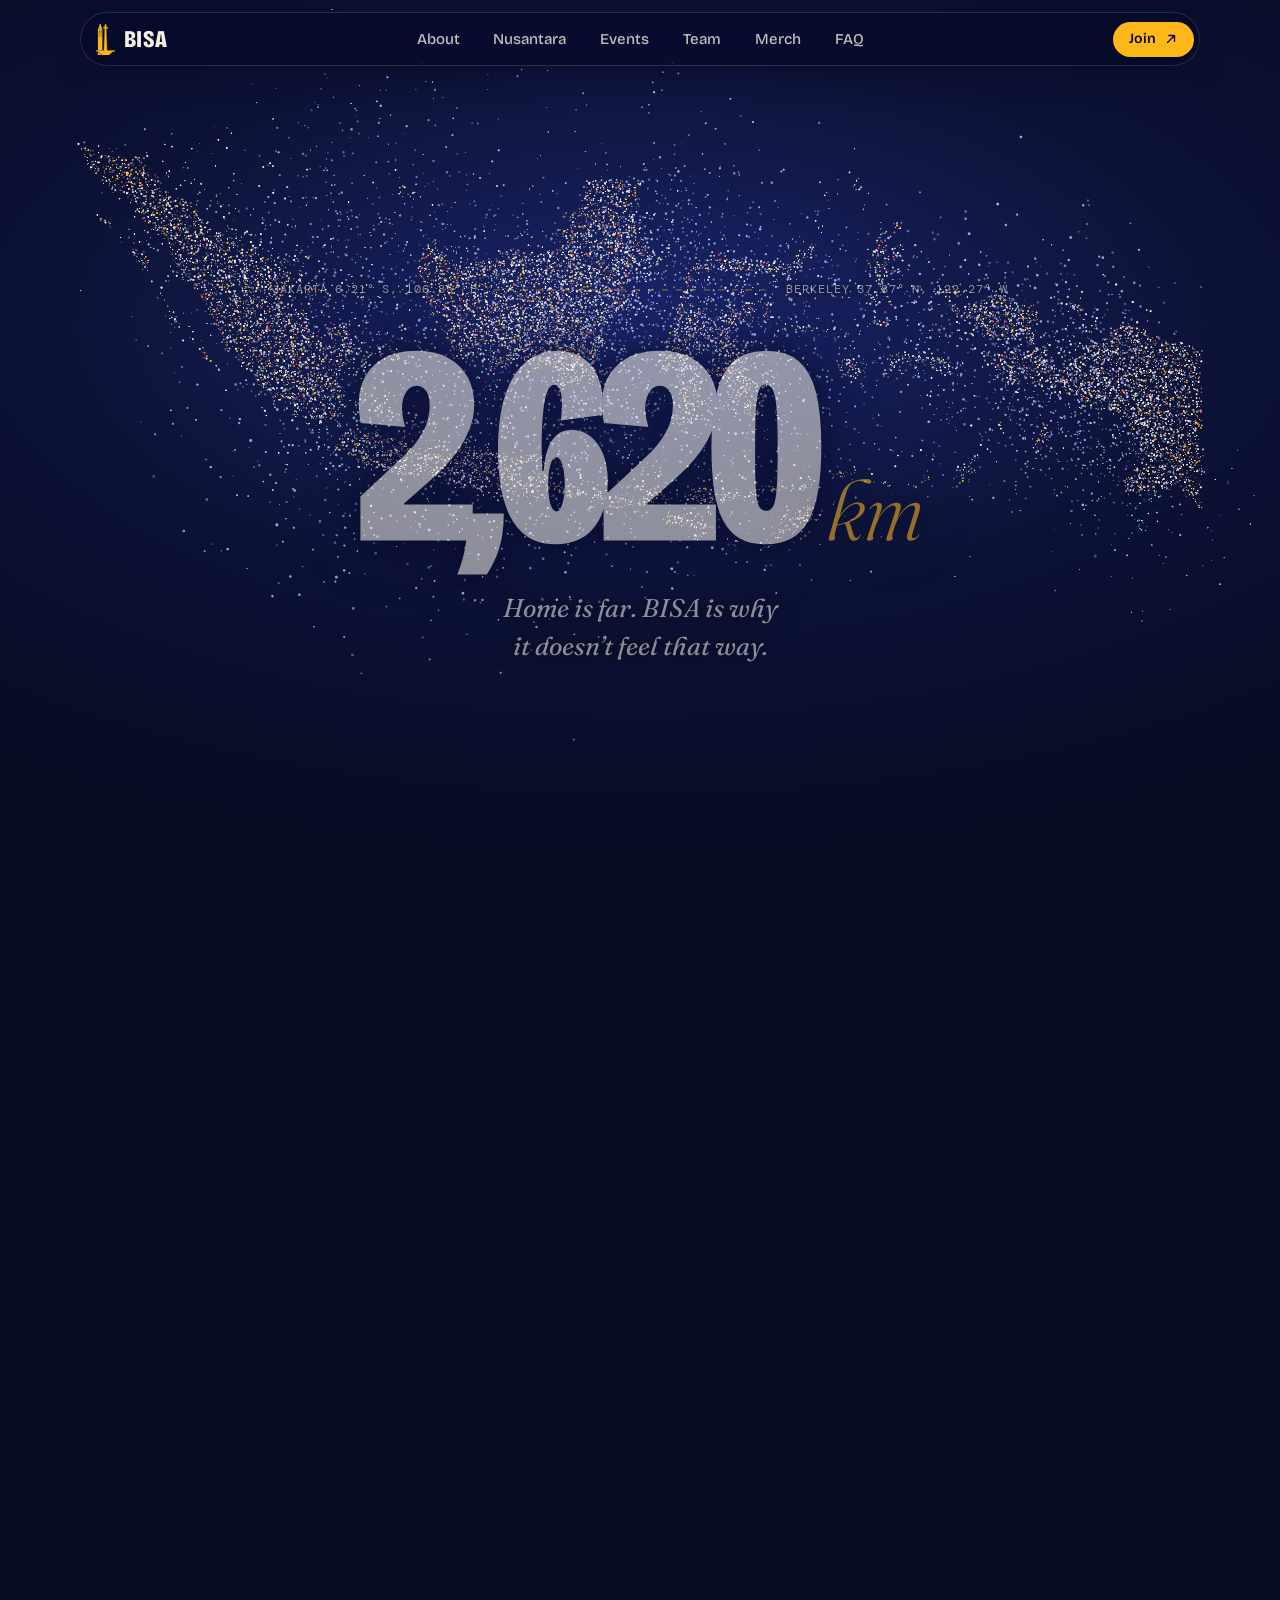
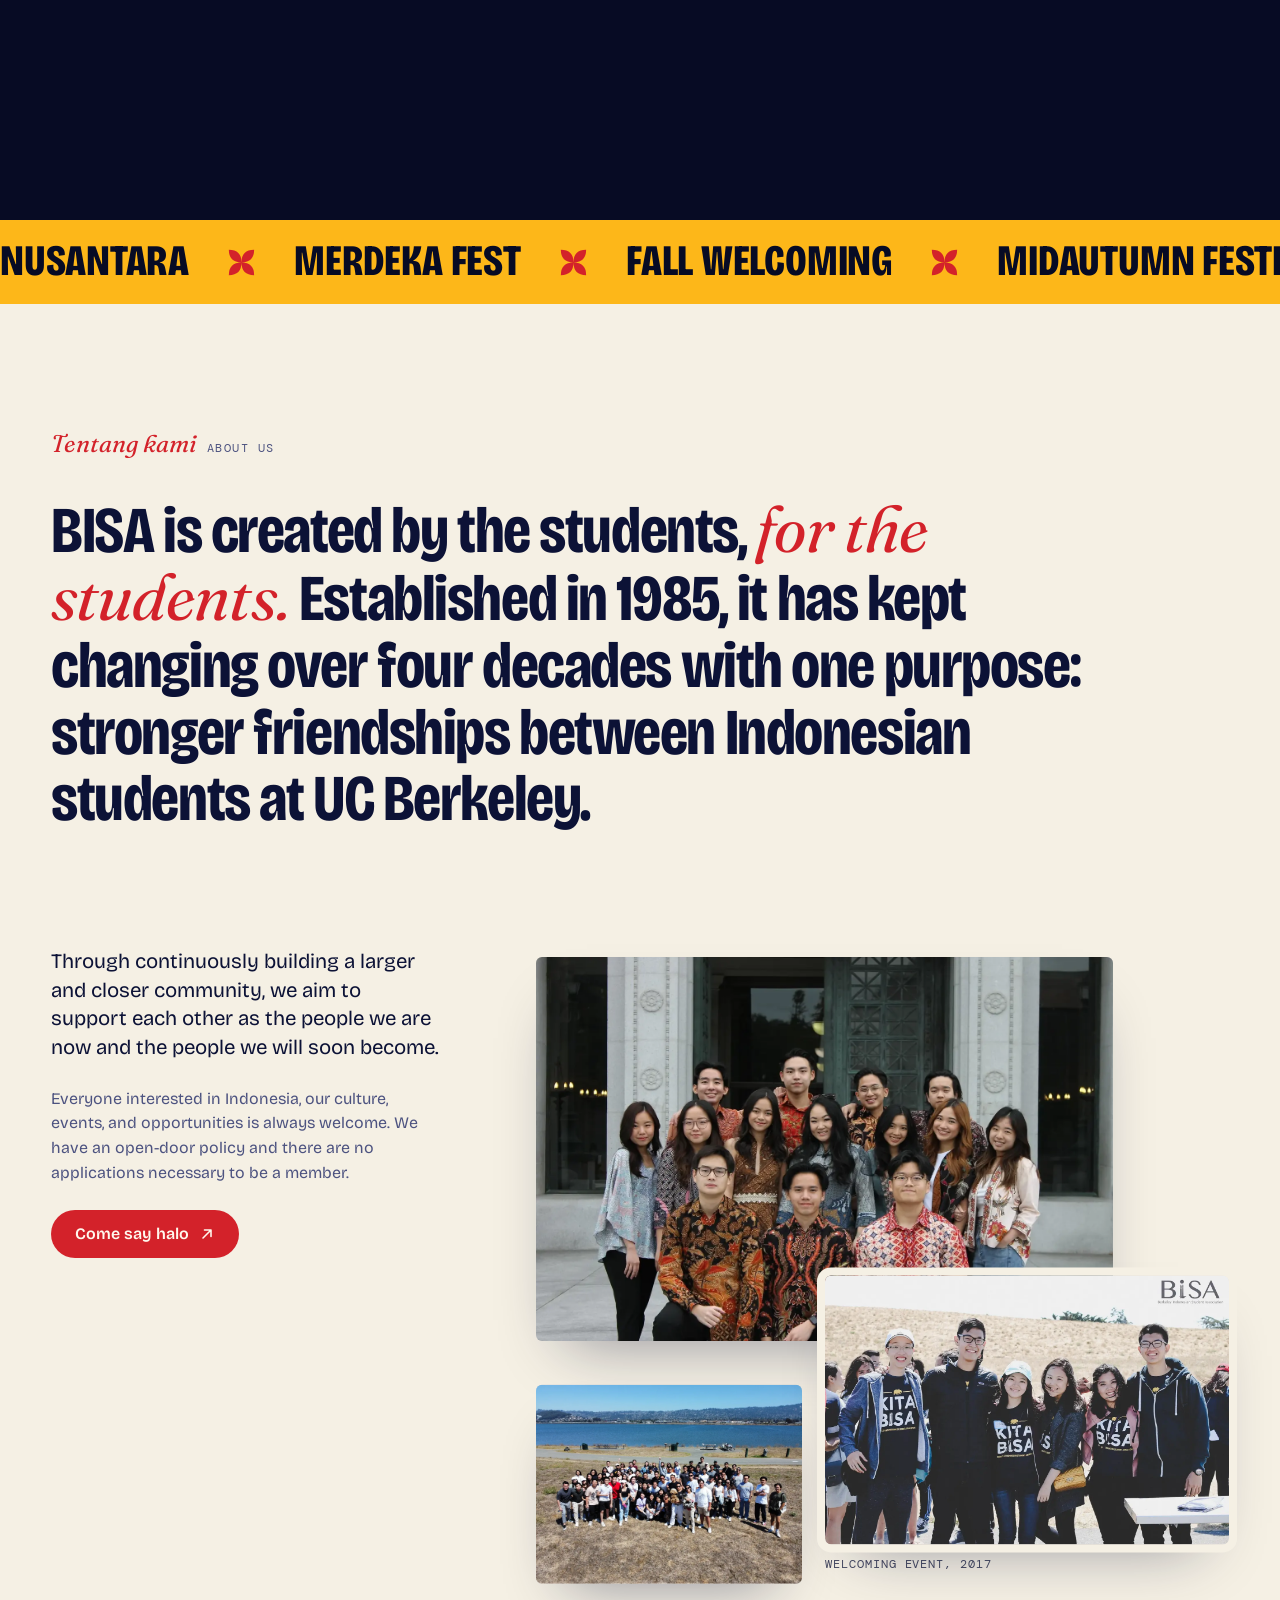
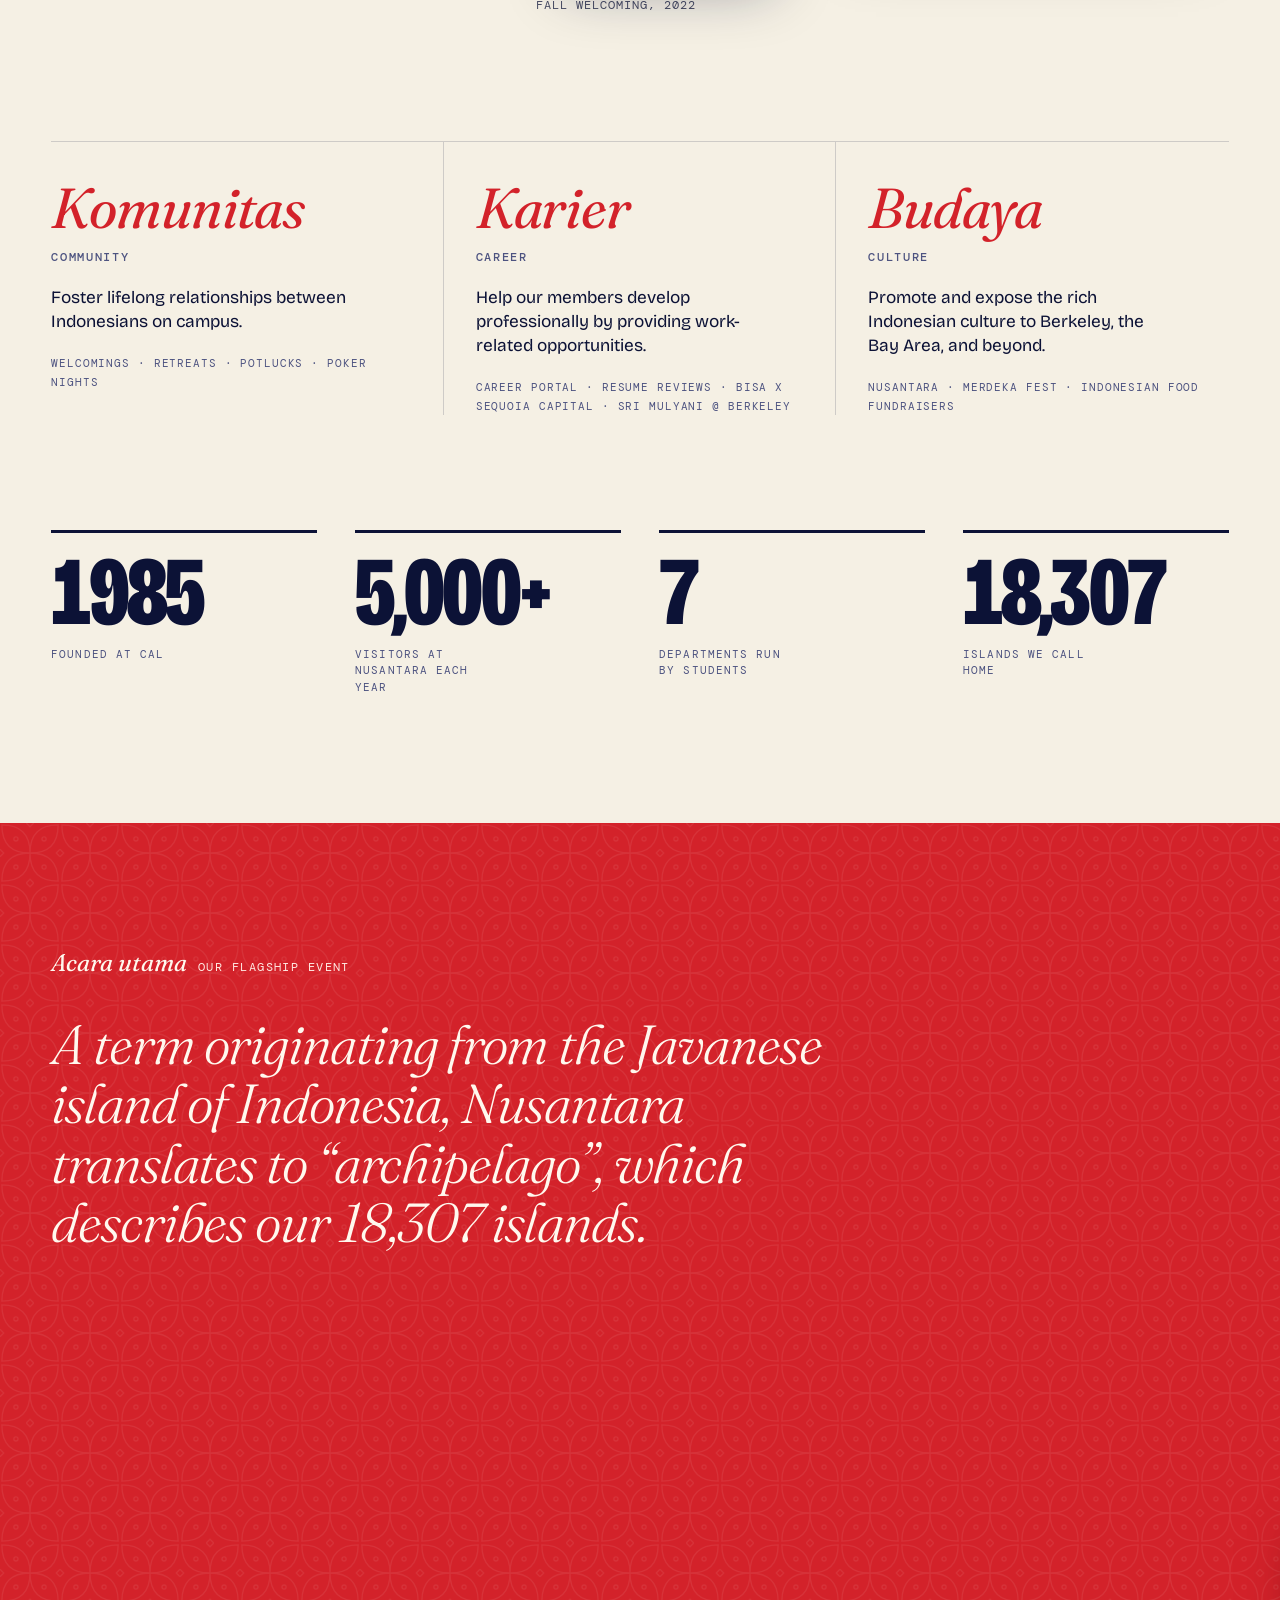
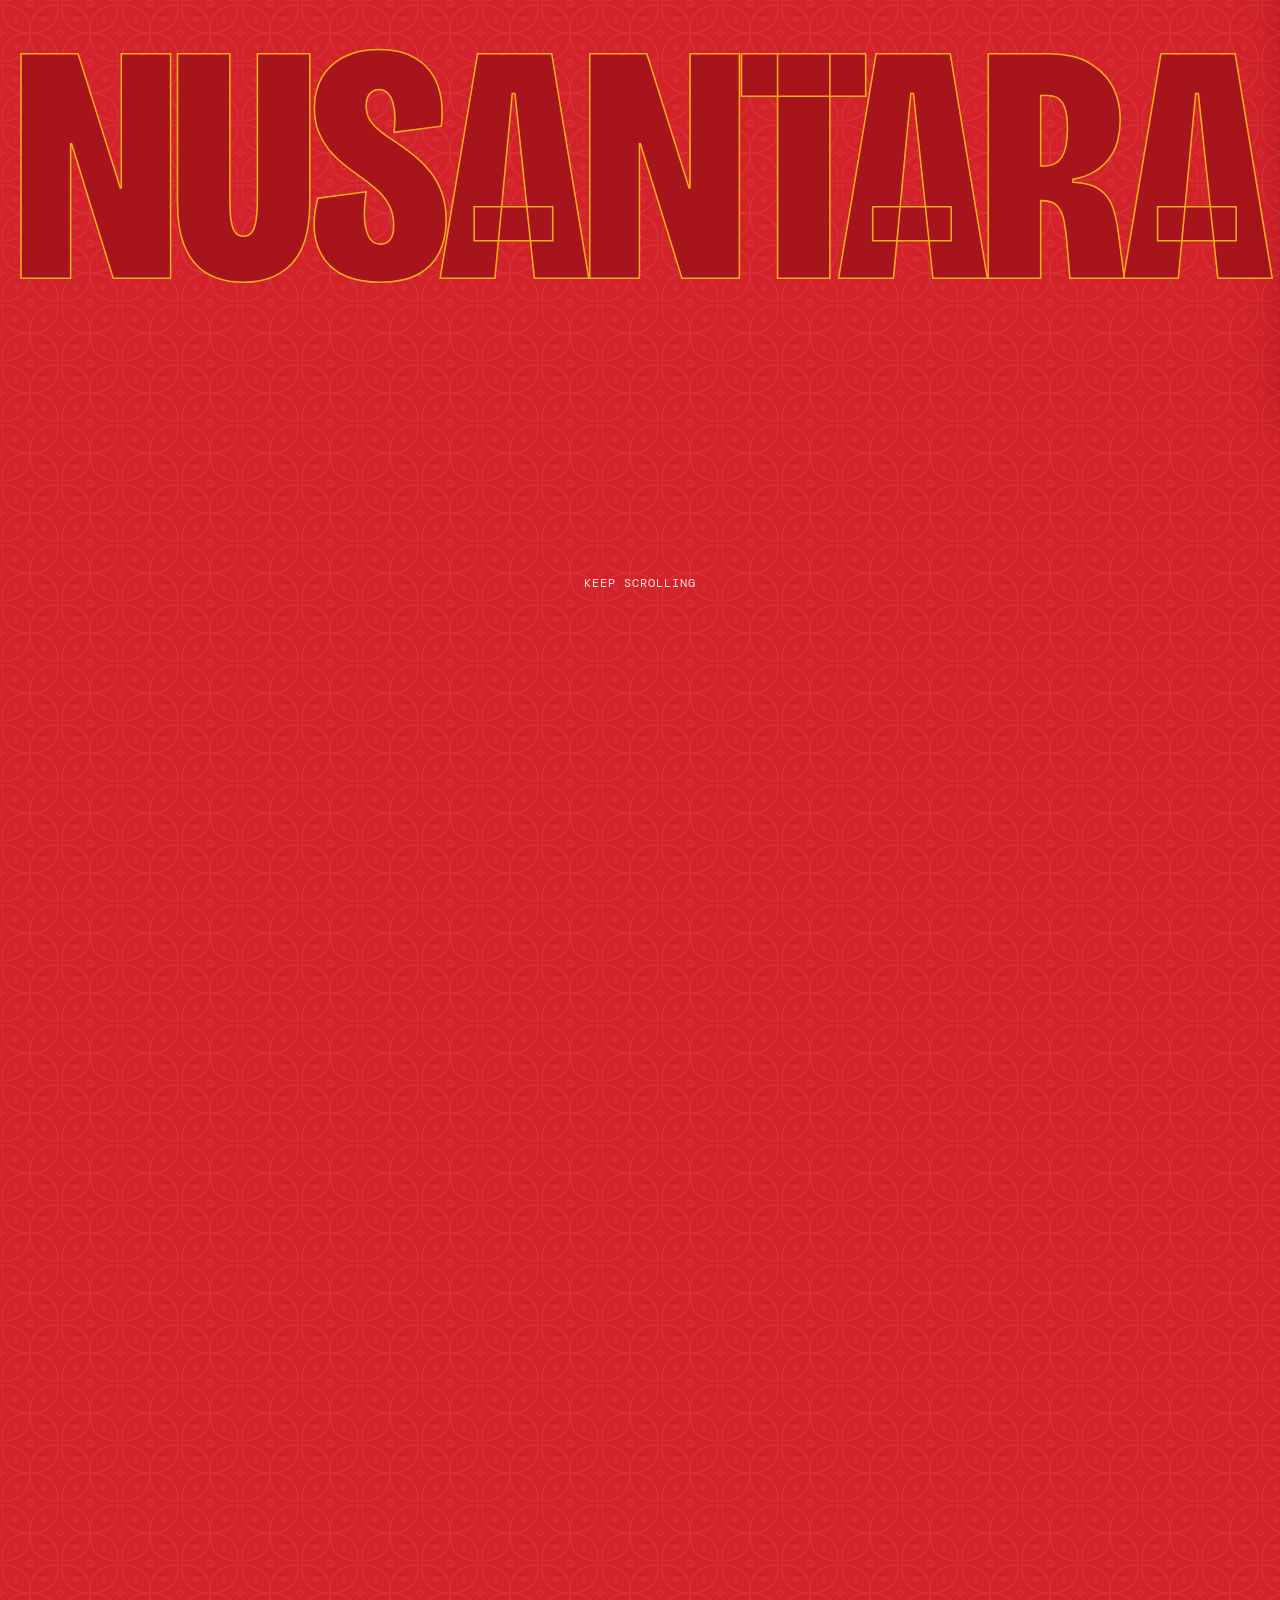
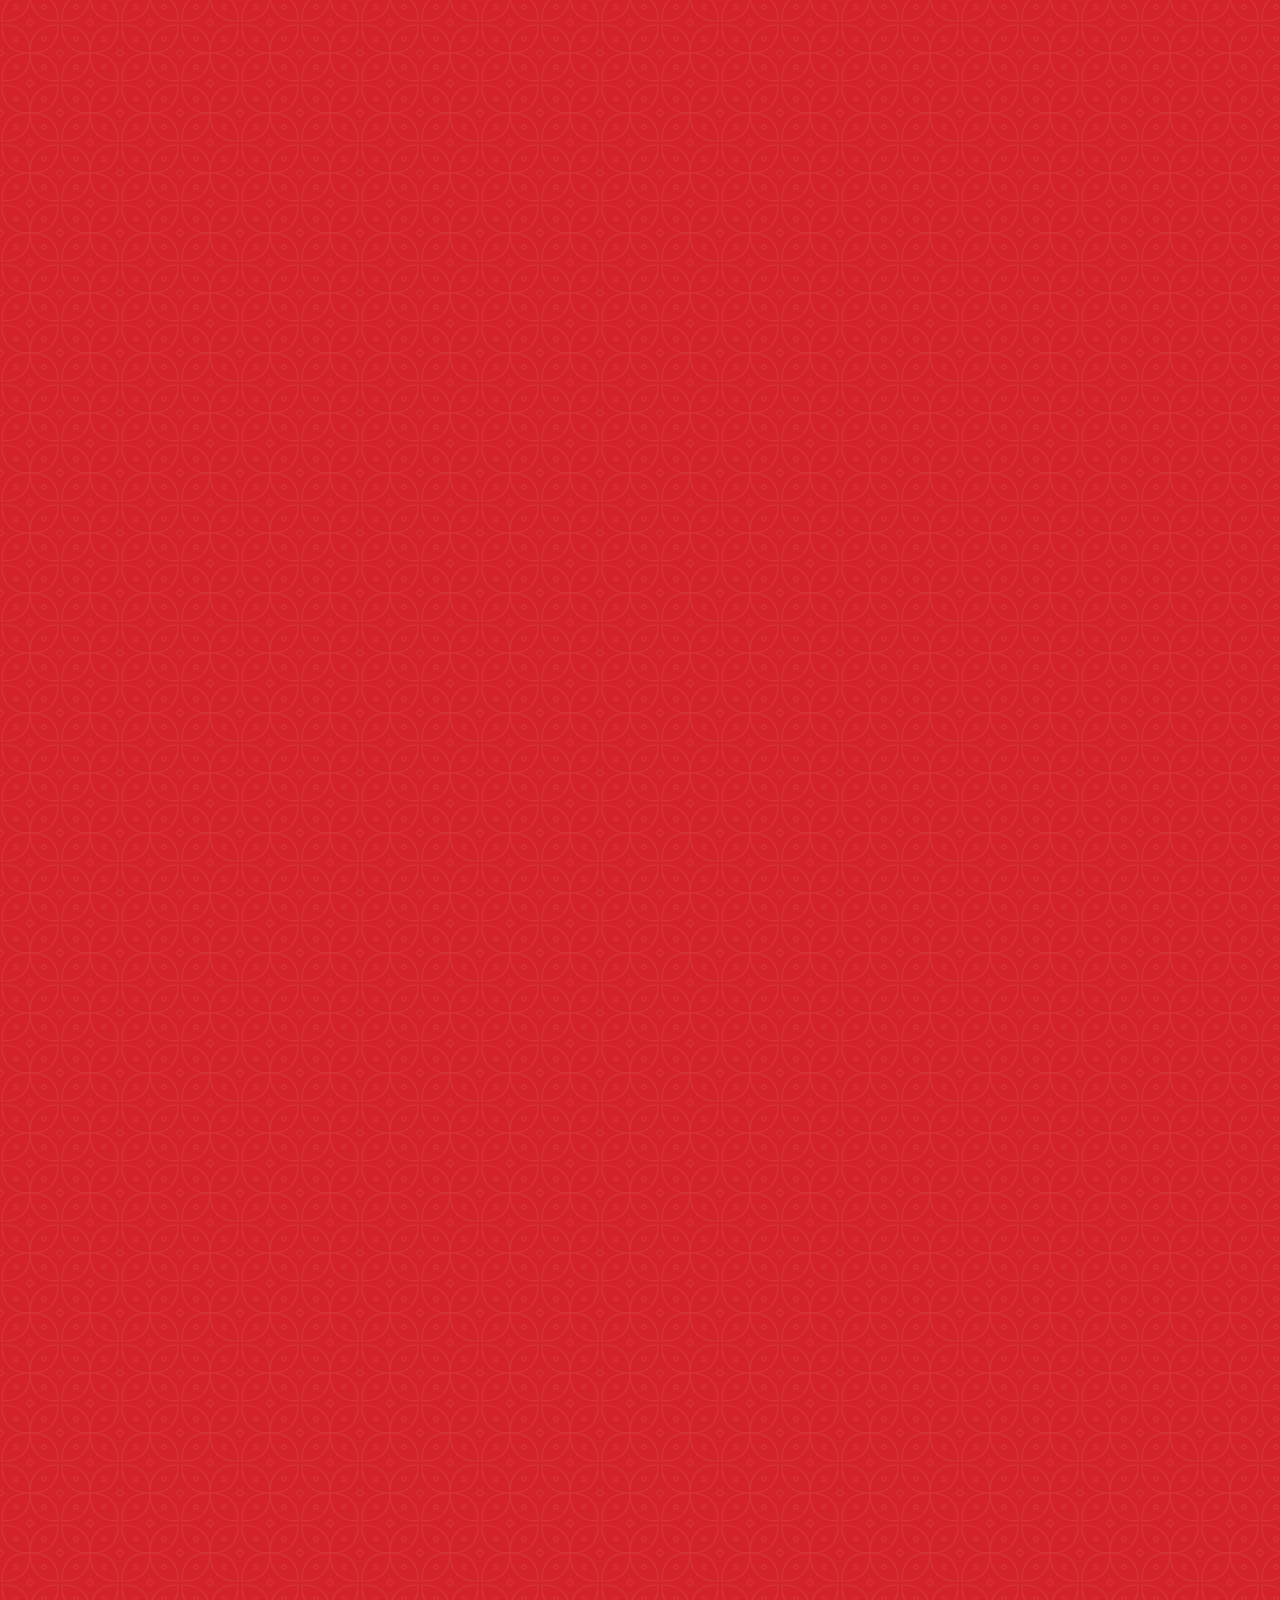
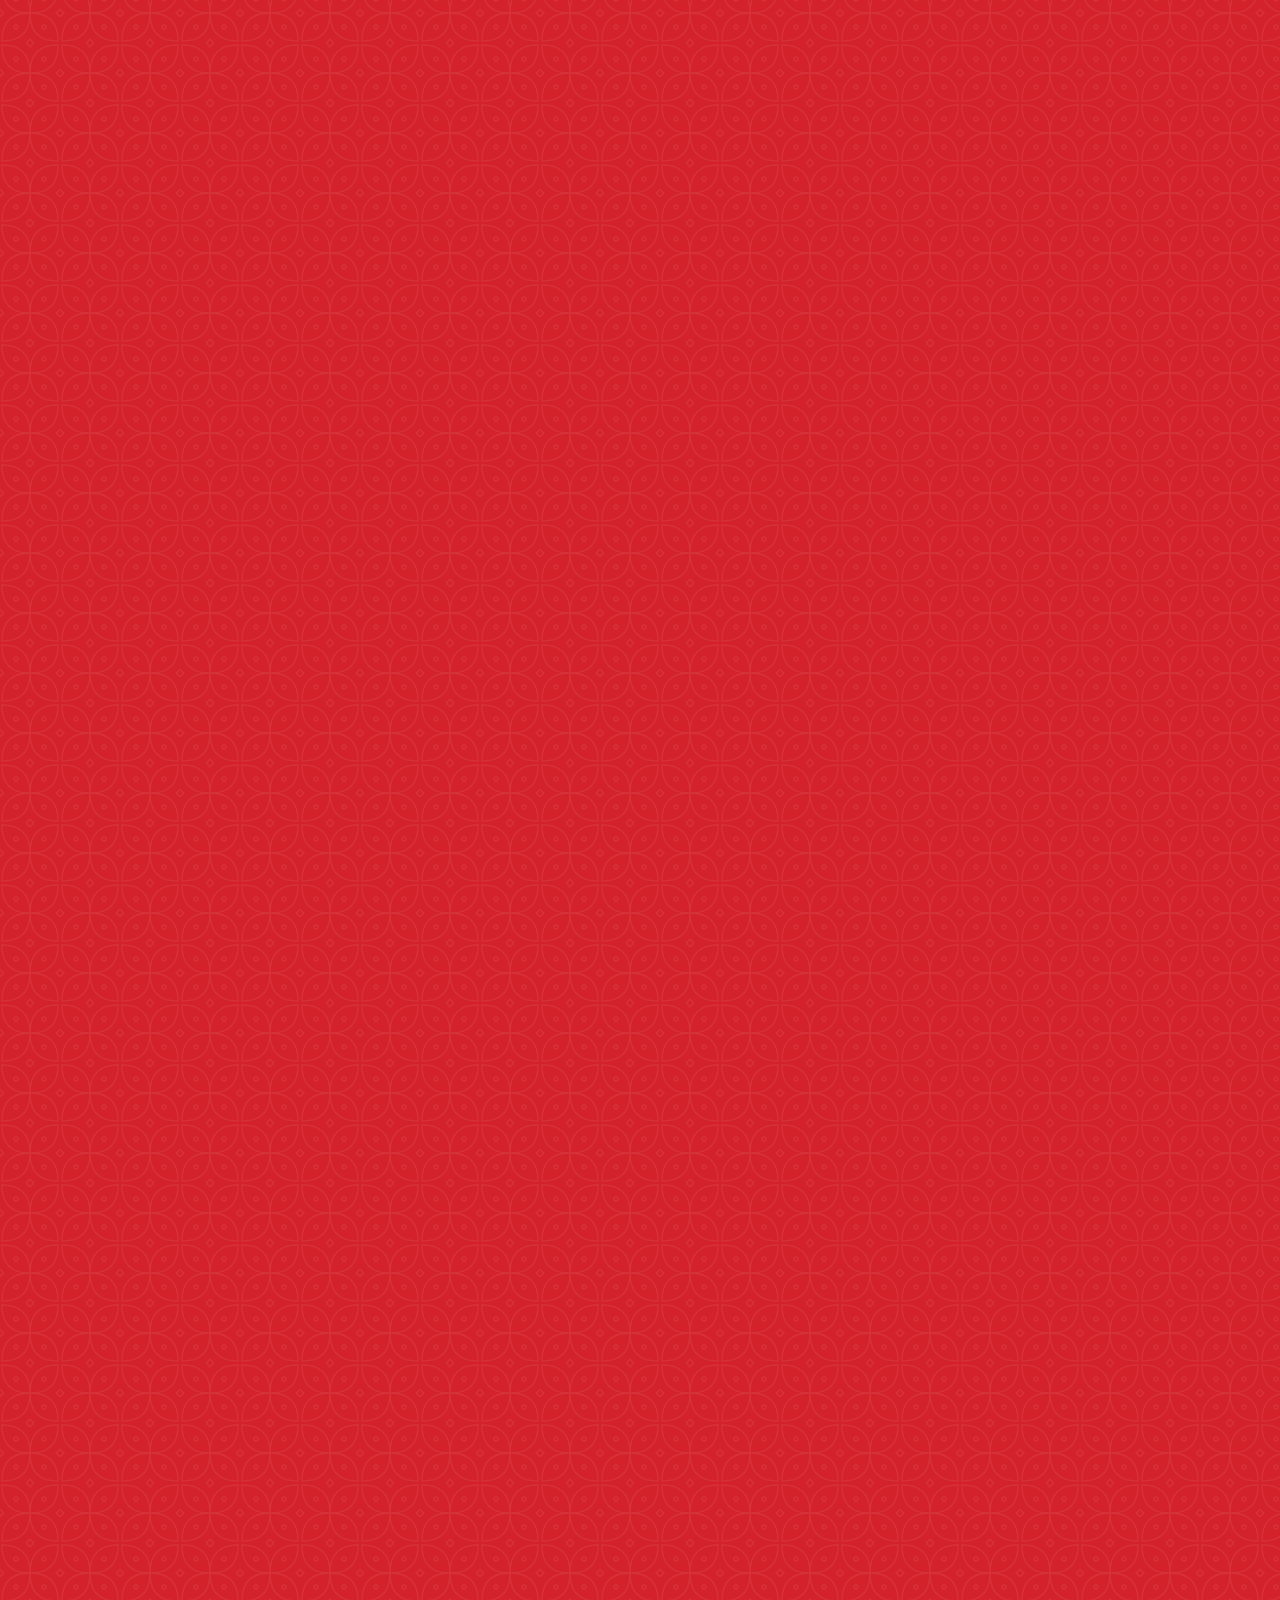
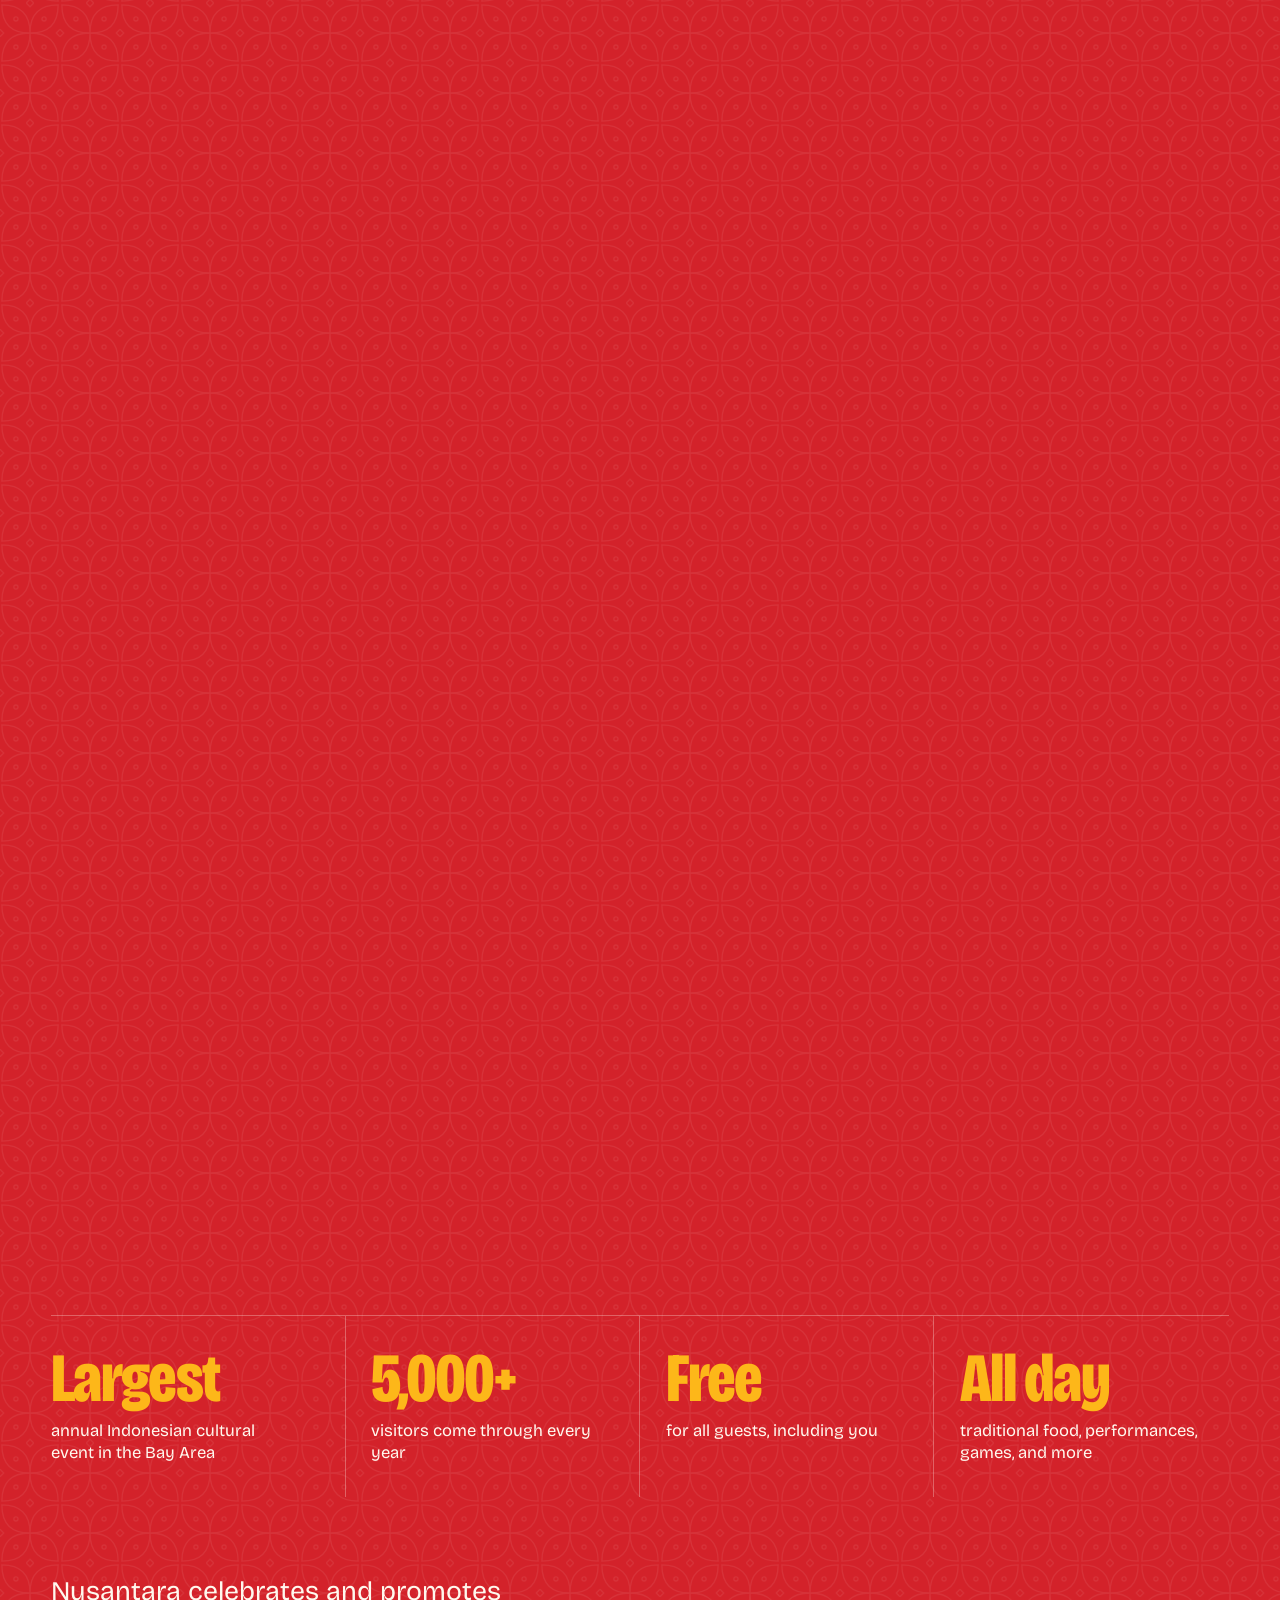
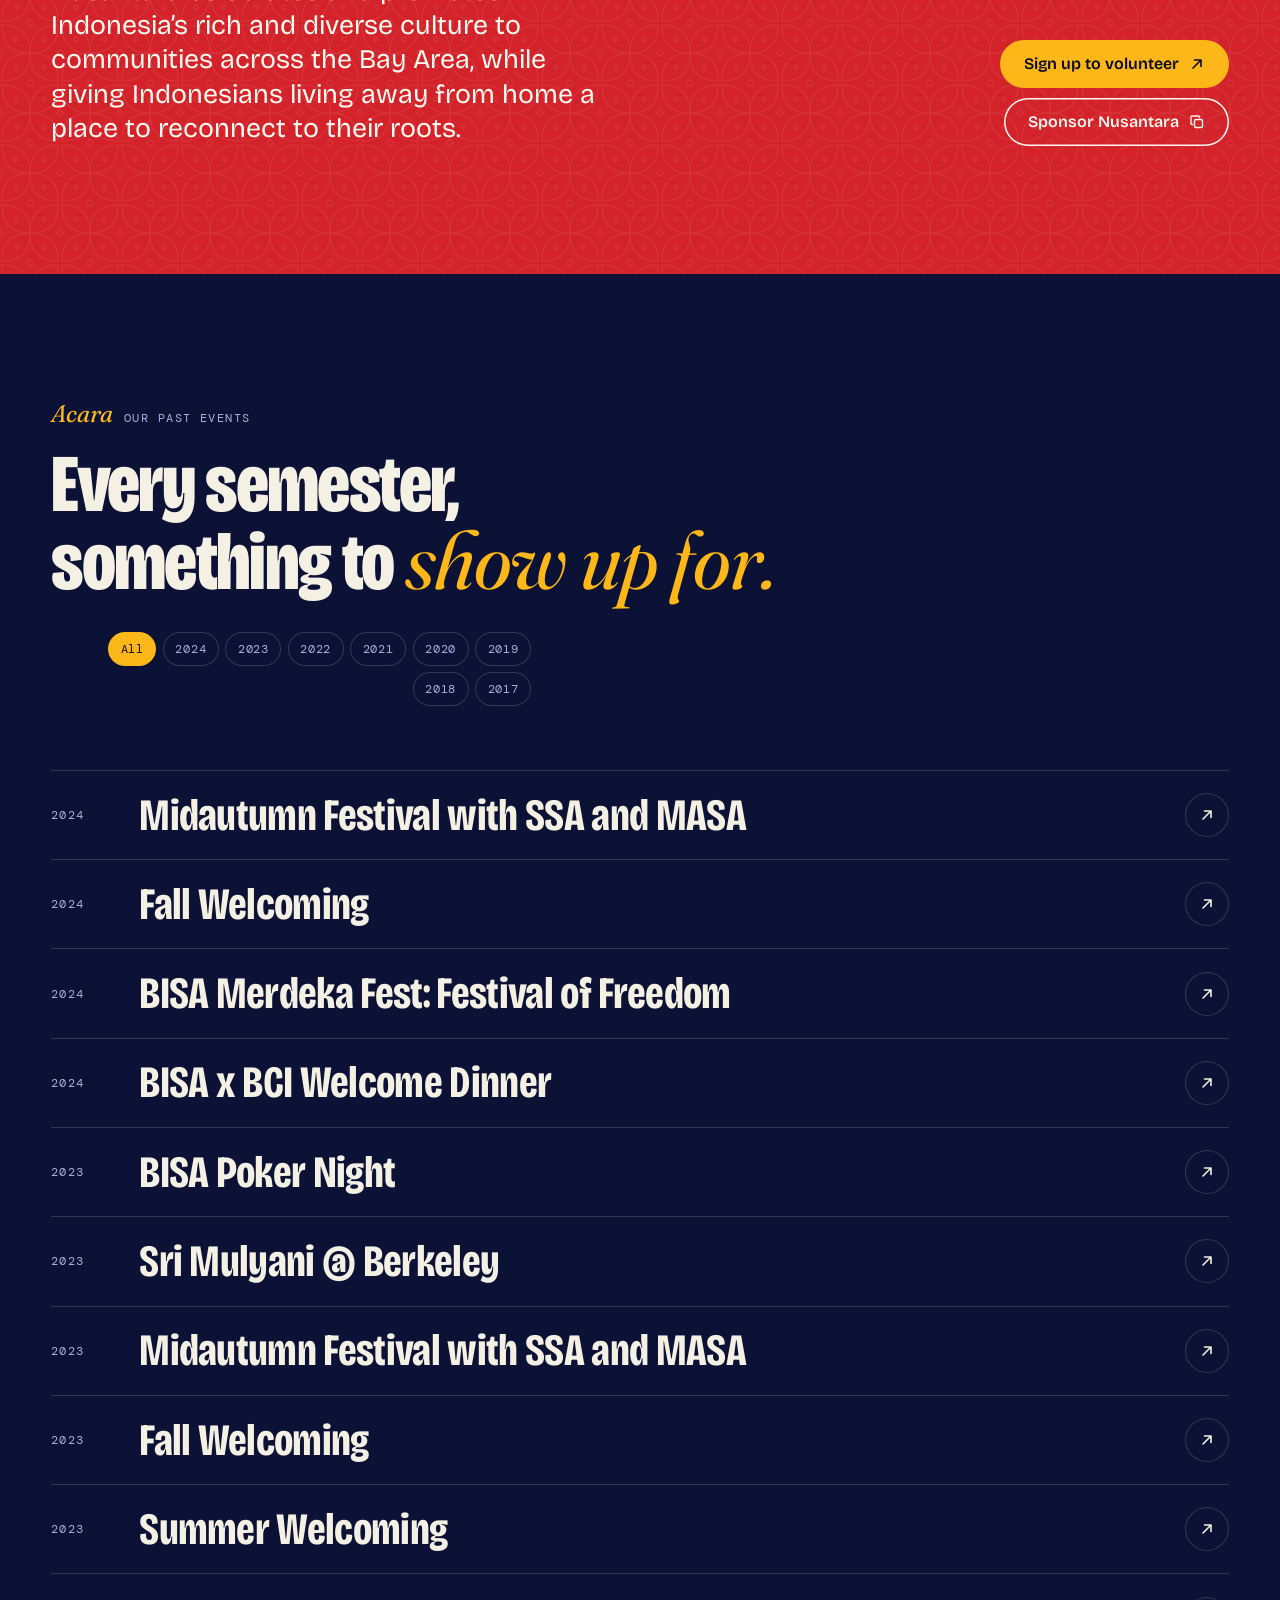
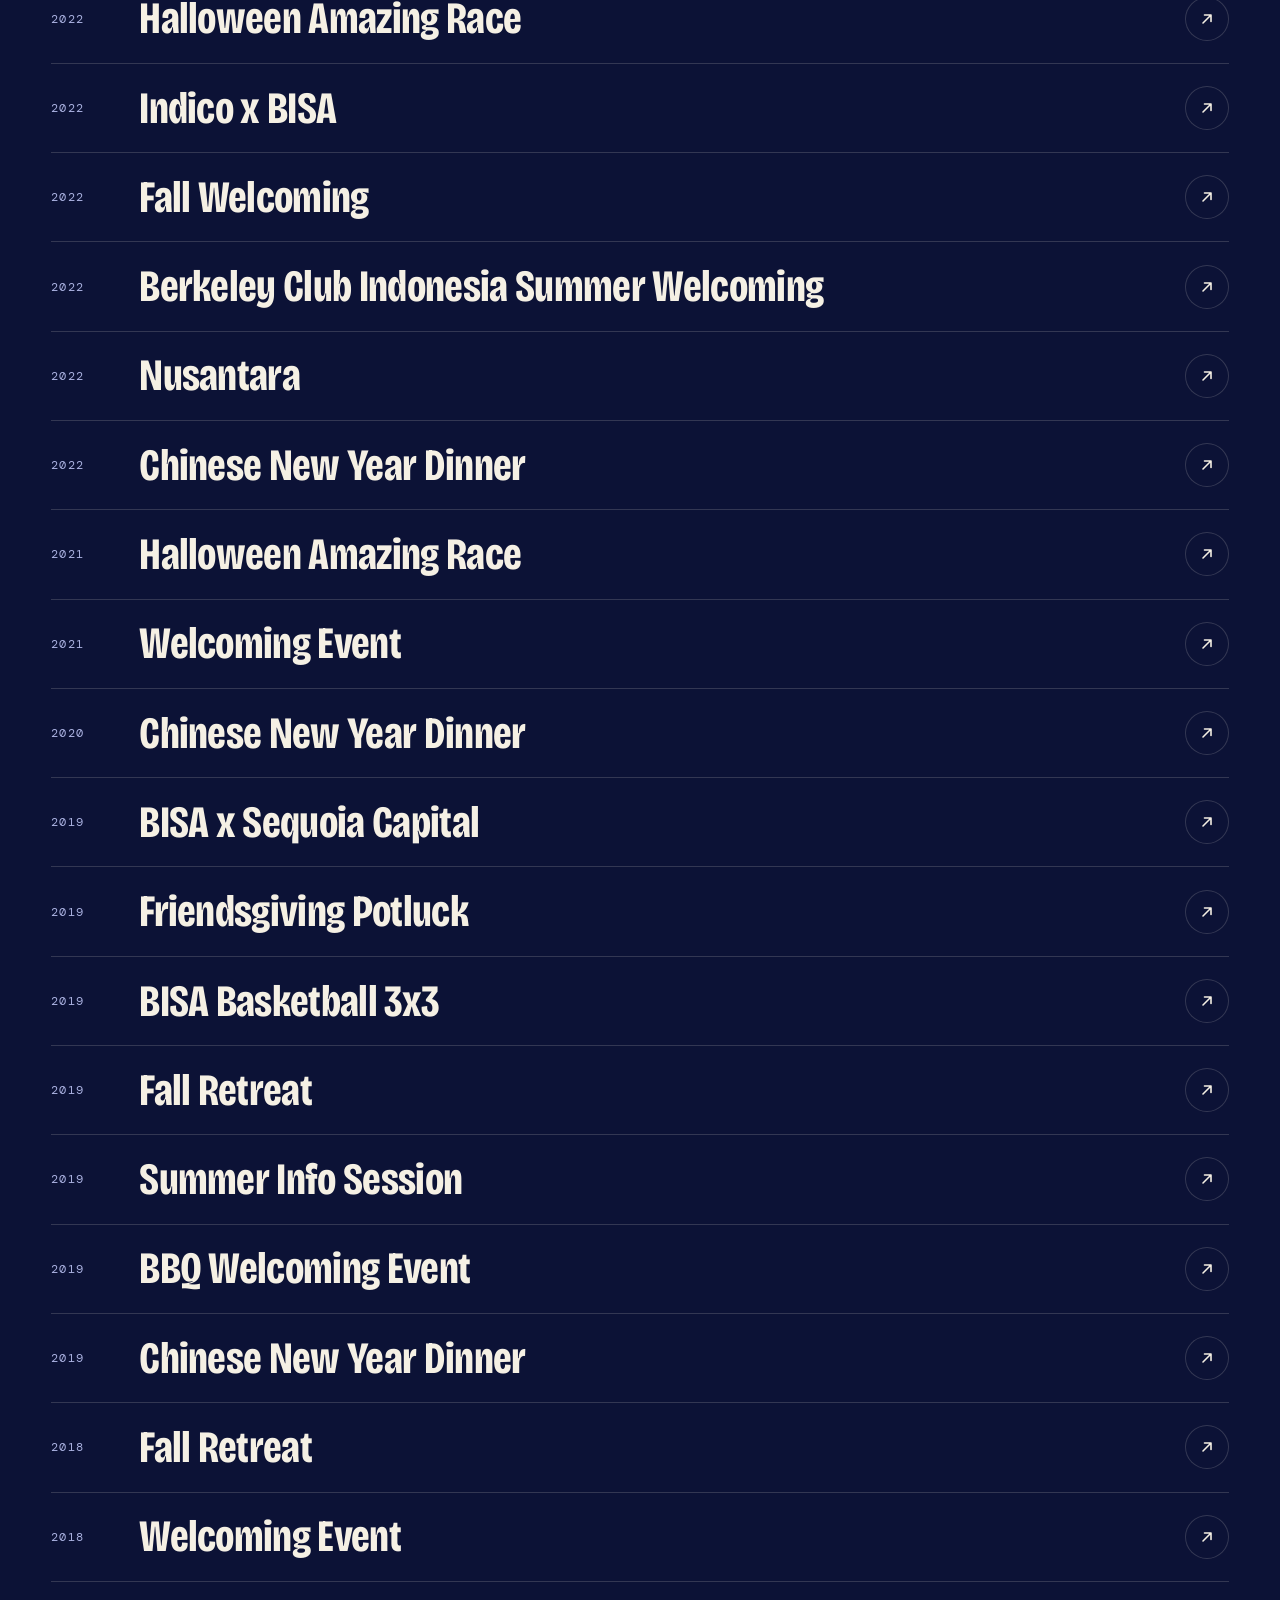
==== index.html @ 79fa28be "Add BISA website" ====
<!doctype html>
<html lang="en">
<head>
<meta charset="utf-8">
<meta name="viewport" content="width=device-width, initial-scale=1, viewport-fit=cover">
<!--HEAD-->
<title>BISA · Berkeley Indonesian Student Association</title>
<meta name="description" content="The Berkeley Indonesian Student Association. A home for Indonesians at Cal since 1985, created by the students, for the students.">
<meta name="theme-color" content="#070b24">
<link rel="icon" type="image/png" href="assets/img/favicon.png">
<link rel="preload" href="assets/fonts/bricolage.woff2" as="font" type="font/woff2" crossorigin>
<link rel="preload" href="assets/fonts/fraunces-italic.woff2" as="font" type="font/woff2" crossorigin>
<script>document.documentElement.classList.add('js')</script>
<link rel="stylesheet" href="assets/css/site.css">
<!--/HEAD-->
</head>
<body>
<!--BODY-->
<svg width="0" height="0" style="position:absolute" aria-hidden="true" focusable="false">
  <symbol id="i-arrow" viewBox="0 0 16 16"><path d="M4 12 12 4M5.5 4H12v6.5" fill="none" stroke="currentColor" stroke-width="1.6" stroke-linecap="round" stroke-linejoin="round"/></symbol>
  <symbol id="i-down" viewBox="0 0 16 16"><path d="M8 3v10M3.5 8.5 8 13l4.5-4.5" fill="none" stroke="currentColor" stroke-width="1.6" stroke-linecap="round" stroke-linejoin="round"/></symbol>
  <symbol id="i-plus" viewBox="0 0 16 16"><path d="M8 2.5v11M2.5 8h11" fill="none" stroke="currentColor" stroke-width="1.6" stroke-linecap="round"/></symbol>
  <symbol id="i-close" viewBox="0 0 16 16"><path d="m3.5 3.5 9 9m0-9-9 9" fill="none" stroke="currentColor" stroke-width="1.6" stroke-linecap="round"/></symbol>
  <symbol id="i-copy" viewBox="0 0 16 16"><rect x="5.5" y="5.5" width="8" height="8" rx="1.5" fill="none" stroke="currentColor" stroke-width="1.4"/><path d="M10.5 3.5v-.5a1 1 0 0 0-1-1H3a1 1 0 0 0-1 1v6.5a1 1 0 0 0 1 1h.5" fill="none" stroke="currentColor" stroke-width="1.4" stroke-linecap="round"/></symbol>
  <symbol id="i-kawung" viewBox="0 0 64 64"><path d="M32 32Q32 2 2 2Q2 32 32 32ZM32 32Q32 2 62 2Q62 32 32 32ZM32 32Q32 62 2 62Q2 32 32 32ZM32 32Q32 62 62 62Q62 32 32 32Z" fill="currentColor"/></symbol>
</svg>

<a class="skip" href="#about">Skip to content</a>

<header class="nav" id="nav">
  <a class="nav__brand" href="#top" aria-label="BISA, back to top">
    <img src="assets/img/logo.png" alt="" width="209" height="360">
    <span>BISA</span>
  </a>
  <nav class="nav__links" aria-label="Sections">
    <a href="#about">About</a>
    <a href="#nusantara">Nusantara</a>
    <a href="#events">Events</a>
    <a href="#team">Team</a>
    <a href="#merch">Merch</a>
    <a href="#faq">FAQ</a>
  </nav>
  <div class="nav__end">
    <a class="btn btn--sm btn--gold" href="#join">Join <svg aria-hidden="true"><use href="#i-arrow"/></svg></a>
    <button class="nav__menu" id="menu-toggle" type="button" aria-expanded="false" aria-controls="menu"><span>Menu</span></button>
  </div>
</header>

<div class="menu" id="menu" hidden>
  <nav class="menu__links" aria-label="Sections">
    <a href="#about"><i>Tentang</i> About</a>
    <a href="#nusantara"><i>Festival</i> Nusantara</a>
    <a href="#events"><i>Acara</i> Events</a>
    <a href="#team"><i>Pengurus</i> Team</a>
    <a href="#merch"><i>Toko</i> Merch</a>
    <a href="#faq"><i>Tanya</i> FAQ</a>
    <a href="#join"><i>Gabung</i> Join</a>
  </nav>
</div>

<main>

<!-- ================= HERO ================= -->
<section class="hero" id="top">
  <div class="hero__track">
    <div class="hero__stick">
      <canvas class="hero__canvas" aria-hidden="true"></canvas>

      <div class="hero__labels" aria-hidden="true">
        <span class="hero__label" data-lon="98.2" data-lat="-3.9">Sumatra</span>
        <span class="hero__label" data-lon="109.3" data-lat="-9.6">Jawa</span>
        <span class="hero__label" data-lon="113.2" data-lat="4.9">Kalimantan</span>
        <span class="hero__label" data-lon="121.4" data-lat="3.4">Sulawesi</span>
        <span class="hero__label" data-lon="127.6" data-lat="-5.9" data-wide>Maluku</span>
        <span class="hero__label" data-lon="137.6" data-lat="-0.4">Papua</span>
        <span class="hero__label hero__label--pin" data-lon="106.85" data-lat="-6.21">Jakarta</span>
      </div>

      <div class="hero__panel hero__panel--1">
        <div class="wrap hero__grid">
          <div class="hero__top">
            <p class="mono">Berkeley Indonesian<br>Student Association</p>
            <p class="mono hero__count"><b>18,307</b> dots.<br>One for every island.</p>
          </div>
          <div class="hero__foot">
            <h1 class="hero__title"><span class="rise"><span>Kita</span></span> <span class="rise rise--2"><em>bisa.</em></span></h1>
            <div class="hero__lede">
              <p class="hero__def"><b>bisa</b> <span class="mono">/bi·sa/</span> <span class="mono">verb</span> Indonesian for “can.”</p>
              <p>Also the Berkeley Indonesian Student Association. A home for Indonesians at Cal since 1985, created by the students, for the students.</p>
              <div class="hero__cta">
                <a class="btn btn--gold" data-mag data-link="intake" href="#join">Join BISA <svg aria-hidden="true"><use href="#i-arrow"/></svg></a>
                <a class="btn btn--line" href="#nusantara">See Nusantara</a>
              </div>
            </div>
          </div>
        </div>
        <p class="hero__scroll mono" aria-hidden="true"><span></span>Scroll to fly them to Berkeley</p>
      </div>

      <div class="hero__panel hero__panel--2">
        <div class="wrap hero__mid">
          <p class="hero__route mono"><span>Jakarta&ensp;6.21° S, 106.85° E</span><i></i><span>Berkeley&ensp;37.87° N, 122.27° W</span></p>
          <p class="hero__km"><span data-km>13,950</span><small>km</small></p>
          <p class="hero__midnote">Home is far. BISA is why it doesn’t feel that way.</p>
        </div>
      </div>

      <div class="hero__panel hero__panel--3">
        <div class="wrap hero__end">
          <div class="hero__endtext">
            <p class="mono">Our mark, since 1985</p>
            <h2 class="hero__h2">Two towers.<br><em>One base.</em></h2>
            <p>The BISA mark joins Sather Tower with Monas, the National Monument in Jakarta. Both homes, standing on the same ground.</p>
            <a class="btn btn--line" href="#about">Meet BISA <svg aria-hidden="true"><use href="#i-down"/></svg></a>
          </div>
        </div>
      </div>
    </div>
  </div>
</section>

<!-- ================= MARQUEE ================= -->
<div class="marquee" aria-hidden="true">
  <div class="marquee__row">
    <span>Nusantara<svg><use href="#i-kawung"/></svg>Merdeka Fest<svg><use href="#i-kawung"/></svg>Fall Welcoming<svg><use href="#i-kawung"/></svg>Midautumn Festival<svg><use href="#i-kawung"/></svg>Poker Night<svg><use href="#i-kawung"/></svg>Friendsgiving Potluck<svg><use href="#i-kawung"/></svg>Halloween Amazing Race<svg><use href="#i-kawung"/></svg>Fall Retreat<svg><use href="#i-kawung"/></svg>Basketball 3x3<svg><use href="#i-kawung"/></svg></span>
    <span>Nusantara<svg><use href="#i-kawung"/></svg>Merdeka Fest<svg><use href="#i-kawung"/></svg>Fall Welcoming<svg><use href="#i-kawung"/></svg>Midautumn Festival<svg><use href="#i-kawung"/></svg>Poker Night<svg><use href="#i-kawung"/></svg>Friendsgiving Potluck<svg><use href="#i-kawung"/></svg>Halloween Amazing Race<svg><use href="#i-kawung"/></svg>Fall Retreat<svg><use href="#i-kawung"/></svg>Basketball 3x3<svg><use href="#i-kawung"/></svg></span>
  </div>
</div>

<!-- ================= ABOUT ================= -->
<section class="band band--mori about" id="about">
  <div class="wrap">
    <p class="eyebrow" data-reveal><i>Tentang kami</i><span>About us</span></p>
    <h2 class="about__statement lit">BISA is created by the students, <em>for the students.</em> Established in 1985, it has kept changing over four decades with one purpose: stronger friendships between Indonesian students at UC Berkeley.</h2>

    <div class="about__grid">
      <div class="about__copy">
        <p data-reveal>Through continuously building a larger and closer community, we aim to support each other as the people we are now and the people we will soon become.</p>
        <p class="about__small" data-reveal>Everyone interested in Indonesia, our culture, events, and opportunities is always welcome. We have an open-door policy and there are no applications necessary to be a member.</p>
        <a class="btn btn--solid" data-reveal data-mag href="#join">Come say halo <svg aria-hidden="true"><use href="#i-arrow"/></svg></a>
      </div>
      <div class="collage">
        <figure class="collage__a" data-par="-0.06"><div class="ph"><img src="assets/img/about-batik.webp" width="1400" height="933" loading="lazy" alt="BISA members in batik shirts posing together in front of a campus building"></div></figure>
        <figure class="collage__b" data-par="0.1"><div class="ph"><img src="assets/img/about-kitabisa.webp" width="1400" height="933" loading="lazy" alt="Members in navy shirts that read Kita BISA at a welcoming event by the bay"></div><figcaption class="mono">Welcoming Event, 2017</figcaption></figure>
        <figure class="collage__c" data-par="0.04"><div class="ph"><img src="assets/img/about-drone.webp" width="1400" height="1050" loading="lazy" alt="Drone photo of a large BISA group on a hill above the San Francisco Bay"></div><figcaption class="mono">Fall Welcoming, 2022</figcaption></figure>
      </div>
    </div>

    <ul class="pillars">
      <li data-reveal style="--i:0">
        <p class="pillars__id">Komunitas</p>
        <h3>Community</h3>
        <p>Foster lifelong relationships between Indonesians on campus.</p>
        <p class="mono">Welcomings · Retreats · Potlucks · Poker nights</p>
      </li>
      <li data-reveal style="--i:1">
        <p class="pillars__id">Karier</p>
        <h3>Career</h3>
        <p>Help our members develop professionally by providing work-related opportunities.</p>
        <p class="mono">Career portal · Resume reviews · BISA x Sequoia Capital · Sri Mulyani @ Berkeley</p>
      </li>
      <li data-reveal style="--i:2">
        <p class="pillars__id">Budaya</p>
        <h3>Culture</h3>
        <p>Promote and expose the rich Indonesian culture to Berkeley, the Bay Area, and beyond.</p>
        <p class="mono">Nusantara · Merdeka Fest · Indonesian food fundraisers</p>
      </li>
    </ul>

    <dl class="stats">
      <div data-reveal style="--i:0"><dt>Founded at Cal</dt><dd data-count="1985" data-plain>1985</dd></div>
      <div data-reveal style="--i:1"><dt>Visitors at Nusantara each year</dt><dd><span data-count="5000">5,000</span>+</dd></div>
      <div data-reveal style="--i:2"><dt>Departments run by students</dt><dd data-count="7">7</dd></div>
      <div data-reveal style="--i:3"><dt>Islands we call home</dt><dd data-count="18307">18,307</dd></div>
    </dl>
  </div>
</section>

<!-- ================= NUSANTARA ================= -->
<section class="band band--merah nus kawung" id="nusantara">
  <div class="wrap nus__intro">
    <p class="eyebrow" data-reveal><i>Acara utama</i><span>Our flagship event</span></p>
    <blockquote class="nus__quote" data-reveal>A term originating from the Javanese island of Indonesia, Nusantara translates to “archipelago”, which describes our 18,307 islands.</blockquote>
  </div>

  <div class="nus__h">
    <div class="nus__stick">
      <h2 class="nus__word" data-fit=".95"><span>Nusantara</span></h2>
      <div class="nus__track">
        <figure class="nus__ph nus__ph--l"><div class="ph"><img src="assets/img/nus-stage.webp" width="1124" height="749" loading="lazy" alt="A big BISA group photo on the lawn in front of the red Nusantara stage"></div><figcaption class="mono">Everyone, in front of the main stage</figcaption></figure>
        <figure class="nus__ph nus__ph--s nus__ph--up"><div class="ph"><img src="assets/img/nus-dancer.webp" width="1400" height="933" loading="lazy" alt="A dancer in traditional costume performing beside the Indonesian flag"></div><figcaption class="mono">Performances</figcaption></figure>
        <figure class="nus__ph nus__ph--m nus__ph--down"><div class="ph"><img src="assets/img/nus-tug.webp" width="1400" height="933" loading="lazy" alt="Students straining at a tug of war rope on the grass"></div><figcaption class="mono">Tarik tambang, Nusantara 2018</figcaption></figure>
        <figure class="nus__ph nus__ph--s"><div class="ph"><img src="assets/img/nus-food.webp" width="1400" height="933" loading="lazy" alt="Volunteers serving food from a large pot under a tent"></div><figcaption class="mono">Traditional food</figcaption></figure>
        <figure class="nus__ph nus__ph--l nus__ph--up"><div class="ph"><img src="assets/img/nus-flags.webp" width="1400" height="933" loading="lazy" alt="A crowd under strings of red and white flags"></div><figcaption class="mono">Merah putih, everywhere</figcaption></figure>
        <figure class="nus__ph nus__ph--m"><div class="ph"><img src="assets/img/nus-cart.webp" width="1400" height="933" loading="lazy" alt="Friends posing around a painted wooden Nusantara food cart"></div><figcaption class="mono">Nusantara 2018</figcaption></figure>
        <figure class="nus__ph nus__ph--s nus__ph--down"><div class="ph"><img src="assets/img/nus-frame.webp" width="1400" height="933" loading="lazy" alt="Four friends holding a giant Instagram style photo frame"></div><figcaption class="mono">West Crescent Circle</figcaption></figure>
        <figure class="nus__ph nus__ph--l"><div class="ph"><img src="assets/img/nus-2022.webp" width="1400" height="934" loading="lazy" alt="The Nusantara 2022 team cheering in matching maroon shirts"></div><figcaption class="mono">The team, Nusantara 2022</figcaption></figure>
      </div>
      <p class="nus__word nus__word--line" aria-hidden="true" data-fit=".95"><span>Nusantara</span></p>
      <p class="nus__hint mono" aria-hidden="true">Keep scrolling</p>
    </div>
  </div>

  <div class="wrap nus__body">
    <ul class="nus__facts">
      <li data-reveal style="--i:0"><b>Largest</b><span>annual Indonesian cultural event in the Bay Area</span></li>
      <li data-reveal style="--i:1"><b>5,000+</b><span>visitors come through every year</span></li>
      <li data-reveal style="--i:2"><b>Free</b><span>for all guests, including you</span></li>
      <li data-reveal style="--i:3"><b>All day</b><span>traditional food, performances, games, and more</span></li>
    </ul>
    <div class="nus__close">
      <p data-reveal>Nusantara celebrates and promotes Indonesia’s rich and diverse culture to communities across the Bay Area, while giving Indonesians living away from home a place to reconnect to their roots.</p>
      <div class="nus__cta" data-reveal>
        <a class="btn btn--solid" data-mag data-link="volunteer" href="#join" target="_blank" rel="noopener">Sign up to volunteer <svg aria-hidden="true"><use href="#i-arrow"/></svg></a>
        <button class="btn btn--line" type="button" data-copy="berkeleybisa@gmail.com" data-label="Sponsor Nusantara">Sponsor Nusantara <svg aria-hidden="true"><use href="#i-copy"/></svg></button>
      </div>
    </div>
  </div>
</section>

<!-- ================= EVENTS ================= -->
<section class="band band--nila ev" id="events">
  <div class="wrap">
    <div class="ev__head">
      <div>
        <p class="eyebrow" data-reveal><i>Acara</i><span>Our past events</span></p>
        <h2 class="h2" data-reveal>Every semester,<br>something to <em>show up for.</em></h2>
      </div>
      <div class="chips" id="ev-chips" role="group" aria-label="Filter events by year" data-reveal></div>
    </div>
    <ol class="ev__list" id="ev-list"></ol>
    <p class="ev__foot mono" id="ev-foot"></p>
  </div>
  <div class="ev__preview" id="ev-preview" aria-hidden="true"><img alt=""></div>
</section>

<dialog class="lb" id="lb" aria-label="Event photo">
  <figure>
    <img id="lb-img" alt="">
    <figcaption><span id="lb-cap"></span><span class="mono" id="lb-pos"></span></figcaption>
  </figure>
  <button class="lb__btn lb__prev" type="button" id="lb-prev" aria-label="Previous event"><svg aria-hidden="true"><use href="#i-down"/></svg></button>
  <button class="lb__btn lb__next" type="button" id="lb-next" aria-label="Next event"><svg aria-hidden="true"><use href="#i-down"/></svg></button>
  <button class="lb__btn lb__close" type="button" id="lb-close" aria-label="Close"><svg aria-hidden="true"><use href="#i-close"/></svg></button>
</dialog>

<!-- ================= TEAM ================= -->
<section class="band band--mori team" id="team">
  <div class="wrap">
    <div class="team__head">
      <div>
        <p class="eyebrow" data-reveal><i>Pengurus</i><span>BISA’s team</span></p>
        <h2 class="h2" data-reveal>Run by students<br>who <em>wear batik well.</em></h2>
      </div>
      <p class="team__lede" data-reveal>Officers are selected through an election near the end of every Spring Semester by members of BISA. Candidates submit an application, interview, and deliver a speech on election night.</p>
    </div>

    <div class="team__groups">
      <figure data-reveal data-par="-0.03"><div class="ph"><img src="assets/img/team-exec.webp" width="1400" height="935" loading="lazy" alt="Four members of the executive team in batik"></div><figcaption class="mono">Executive Team</figcaption></figure>
      <figure data-reveal data-par="0.05" style="--i:1"><div class="ph"><img src="assets/img/team-socials.webp" width="1400" height="935" loading="lazy" alt="Five officers from the events and socials team"></div><figcaption class="mono">Events and Socials</figcaption></figure>
    </div>

    <ul class="people" id="people"></ul>

    <div class="depts" data-reveal>
      <p class="mono">Seven departments</p>
      <p class="depts__list" id="depts"></p>
    </div>
  </div>
</section>

<!-- ================= MERCH ================= -->
<section class="band band--emas merch" id="merch">
  <div class="wrap">
    <div class="merch__head">
      <p class="eyebrow" data-reveal><i>Toko</i><span>Merch</span></p>
      <h2 class="h2" data-reveal>School pride <em>and</em> Indo pride,<br>at the same time.</h2>
    </div>
    <ul class="merch__grid" id="merch-grid"></ul>
  </div>
</section>

<!-- ================= FAQ ================= -->
<section class="band band--nila faq" id="faq">
  <div class="wrap faq__grid">
    <div class="faq__aside">
      <p class="eyebrow" data-reveal><i>Tanya jawab</i><span>FAQ</span></p>
      <h2 class="h2" data-reveal>Curious what BISA is <em>all about?</em></h2>
      <p data-reveal>Want to be a part of our community or work with us on exciting events? Start here.</p>
    </div>
    <div class="faq__list" id="faq-list"></div>
  </div>
</section>

<!-- ================= JOIN ================= -->
<section class="band band--merah join kawung" id="join">
  <figure class="join__pano" data-reveal>
    <img src="assets/img/join-pano.webp" width="1400" height="509" loading="lazy" alt="A panoramic group photo of well over a hundred BISA members by the bay">
    <figcaption class="mono wrap">Welcoming Event, 2017. There is room in the next one.</figcaption>
  </figure>
  <div class="wrap">
    <p class="eyebrow" data-reveal><i>Ayo gabung</i><span>Come join us</span></p>
    <h2 class="join__title" data-fit><span>Ayo gabung.</span></h2>
    <div class="join__grid">
      <p class="join__lede" data-reveal>There are no applications to be a member. Fill in the student intake form, hop in the Discord, and come to the next event. That’s it, you’re in.</p>
      <div class="join__cta" data-reveal>
        <a class="btn btn--solid btn--lg" data-mag data-link="intake" href="#" target="_blank" rel="noopener">Fill in the intake form <svg aria-hidden="true"><use href="#i-arrow"/></svg></a>
        <a class="btn btn--line btn--lg" data-link="discord" href="#" target="_blank" rel="noopener">Join the Discord <svg aria-hidden="true"><use href="#i-arrow"/></svg></a>
      </div>
    </div>
    <div class="clocks" data-reveal>
      <div><p class="mono">Berkeley</p><p class="clocks__t" id="clock-b">00:00</p><p class="mono" id="clock-b-d">Pacific Time</p></div>
      <div class="clocks__mid"><p class="mono">13,950 km</p><span></span><p class="clocks__note" id="clock-note">Call home sometime.</p></div>
      <div><p class="mono">Jakarta</p><p class="clocks__t" id="clock-j">00:00</p><p class="mono" id="clock-j-d">Western Indonesia Time</p></div>
    </div>
  </div>
</section>

</main>

<!-- ================= FOOTER ================= -->
<footer class="foot">
  <div class="wrap">
    <div class="foot__grid">
      <div class="foot__brand">
        <img src="assets/img/logo.png" alt="" width="209" height="360" loading="lazy">
        <p>Berkeley Indonesian<br>Student Association</p>
        <p class="mono">A Registered Student Organization<br>at UC Berkeley, founded in 1985.</p>
      </div>
      <div>
        <p class="mono foot__h">Get involved</p>
        <ul>
          <li><a data-link="intake" href="#" target="_blank" rel="noopener">Student intake form</a></li>
          <li><a data-link="apply" href="#" target="_blank" rel="noopener">Apply</a></li>
          <li><a data-link="volunteer" href="#" target="_blank" rel="noopener">Volunteer at Nusantara</a></li>
          <li><a data-link="hub" href="#" target="_blank" rel="noopener">Members’ page</a></li>
          <li><a data-link="alumni" href="#" target="_blank" rel="noopener">Alumni network form</a></li>
        </ul>
      </div>
      <div>
        <p class="mono foot__h">Follow along</p>
        <ul>
          <li><a data-link="instagram" href="#" target="_blank" rel="noopener">Instagram</a></li>
          <li><a data-link="discord" href="#" target="_blank" rel="noopener">Discord</a></li>
          <li><a data-link="linkedin" href="#" target="_blank" rel="noopener">LinkedIn</a></li>
          <li><a data-link="newsletter" href="#" target="_blank" rel="noopener">Monthly newsletter</a></li>
        </ul>
      </div>
      <div>
        <p class="mono foot__h">Partnerships and sponsors</p>
        <p class="foot__mail"><a href="mailto:berkeleybisa@gmail.com">berkeleybisa@gmail.com</a></p>
        <button class="btn btn--sm btn--line" type="button" data-copy="berkeleybisa@gmail.com" data-label="Copy email">Copy email <svg aria-hidden="true"><use href="#i-copy"/></svg></button>
      </div>
    </div>
    <p class="foot__bye" aria-hidden="true"><em>Sampai jumpa.</em></p>
    <div class="foot__base mono">
      <p>© 2026 Berkeley Indonesian Student Association</p>
      <p>Sampai jumpa means see you later.</p>
      <a href="#top">Back to top</a>
    </div>
  </div>
</footer>

<script src="assets/data/shapes.js"></script>
<script src="assets/js/content.js"></script>
<script src="assets/js/site.js"></script>
<!--/BODY-->
</body>
</html>
---- assets/css/site.css ----
/* BISA · Berkeley Indonesian Student Association */

@font-face{font-family:"Bricolage";src:url("../fonts/bricolage.woff2") format("woff2");font-weight:200 800;font-stretch:75% 100%;font-display:swap}
@font-face{font-family:"Fraunces";src:url("../fonts/fraunces-italic.woff2") format("woff2");font-weight:100 900;font-style:italic;font-display:swap}
@font-face{font-family:"DM Mono";src:url("../fonts/dm-mono-400.woff2") format("woff2");font-weight:400;font-display:swap}
@font-face{font-family:"DM Mono";src:url("../fonts/dm-mono-500.woff2") format("woff2");font-weight:500;font-display:swap}

/* Layout: one long scroll through bands of dyed cloth (indigo night, undyed mori, flag red, logo gold).
   Display type runs oversized and condensed, Indonesian words sit in italic serif, data in mono.
   The single loud moment is the hero: 18,307 dots that leave the archipelago and land as the BISA mark. */
:root{
  --nila-950:#070b24;   /* indigo vat, deepest */
  --nila-900:#0c1236;
  --nila-800:#141c52;
  --nila-600:#2a3794;
  --nila-300:#aab1e0;
  --emas:#fdb719;       /* the gold of the BISA mark */
  --emas-deep:#8a5a00;
  --merah:#d3222a;      /* merah putih red */
  --merah-deep:#a8141c;
  --mori:#f5f0e4;       /* undyed batik cotton */
  --mori-dim:#e7dfce;

  --font-display:"Bricolage","Arial Narrow","Helvetica Neue",Arial,sans-serif;
  --font-serif:"Fraunces","Iowan Old Style","Palatino Linotype",Georgia,serif;
  --font-mono:"DM Mono",ui-monospace,"SF Mono",Menlo,Consolas,monospace;

  --gutter:clamp(16px,4vw,56px);
  --ease:cubic-bezier(.2,.75,.2,1);
  --kawung:url("data:image/svg+xml,%3Csvg xmlns='http://www.w3.org/2000/svg' viewBox='0 0 64 64' fill='none' stroke='%23000' stroke-width='1.4'%3E%3Cpath d='M32 32Q32 2 2 2Q2 32 32 32ZM32 32Q32 2 62 2Q62 32 32 32ZM32 32Q32 62 2 62Q2 32 32 32ZM32 32Q32 62 62 62Q62 32 32 32Z'/%3E%3Ccircle cx='17' cy='17' r='2.2'/%3E%3Ccircle cx='47' cy='17' r='2.2'/%3E%3Ccircle cx='17' cy='47' r='2.2'/%3E%3Ccircle cx='47' cy='47' r='2.2'/%3E%3Cpath d='M0 28l4 4-4 4M64 28l-4 4 4 4M28 0l4 4 4-4M28 64l4-4 4 4'/%3E%3C/svg%3E");
  color-scheme:dark;
  interpolate-size:allow-keywords;
}

/* ---------- base ---------- */
*,*::before,*::after{box-sizing:border-box}
html{-webkit-text-size-adjust:100%;scroll-behavior:smooth;scroll-padding-top:5.5rem}
body{margin:0;background:var(--nila-950);color:var(--mori);font-family:var(--font-display);font-size:clamp(1rem,.94rem + .28vw,1.1875rem);line-height:1.5;font-optical-sizing:auto;-webkit-font-smoothing:antialiased;overflow-x:clip}
body::before{content:"";position:fixed;inset:0 0 auto;height:env(safe-area-inset-top,0px);z-index:60;background:var(--nila-950)}
[hidden]{display:none!important}
img{display:block;max-width:100%;height:auto}
h1,h2,h3,p,ul,ol,dl,dd,dt,figure,blockquote{margin:0;padding:0}
ul,ol{list-style:none}
a{color:inherit}
button{font:inherit;color:inherit;background:none;border:0;padding:0;cursor:pointer}
em{font-family:var(--font-serif);font-style:italic;font-weight:400;font-stretch:100%;letter-spacing:-.01em}
:focus-visible{outline:2px solid var(--emas);outline-offset:3px;border-radius:4px}
::selection{background:var(--emas);color:var(--nila-950)}
.mono{font-family:var(--font-mono);font-size:.75rem;line-height:1.5;letter-spacing:.08em;text-transform:uppercase}
.wrap{width:100%;max-width:96rem;margin-inline:auto;padding-left:max(var(--gutter),env(safe-area-inset-left,0px));padding-right:max(var(--gutter),env(safe-area-inset-right,0px))}
.skip{position:fixed;left:1rem;top:-4rem;z-index:99;background:var(--emas);color:var(--nila-950);padding:.6rem 1rem;border-radius:999px;font-weight:600;text-decoration:none}
.skip:focus{top:1rem}
.ph{overflow:hidden;border-radius:6px;background:rgba(127,127,160,.18)}
.ph img{width:100%;height:100%;object-fit:cover;transition:transform 1.2s var(--ease)}
figure:hover>.ph img{transform:scale(1.04)}
figcaption.mono{margin-top:.7rem;opacity:.75}

/* ---------- bands ---------- */
.band{position:relative;background:var(--bg);color:var(--fg);padding-block:clamp(5rem,10vw,10rem)}
.band--nila{--bg:var(--nila-900);--fg:var(--mori);--muted:var(--nila-300);--line:rgba(245,240,228,.17);--accent:var(--emas);--accent-ink:var(--nila-950)}
.band--mori{--bg:var(--mori);--fg:var(--nila-900);--muted:#4d5380;--line:rgba(12,18,54,.17);--accent:var(--merah);--accent-ink:#fff8ee}
.band--merah{--bg:var(--merah);--fg:#fff8ee;--muted:#ffe9e2;--line:rgba(255,248,238,.3);--accent:var(--emas);--accent-ink:var(--nila-950)}
.band--emas{--bg:var(--emas);--fg:var(--nila-950);--muted:#4a3a08;--line:rgba(7,11,36,.22);--accent:var(--nila-900);--accent-ink:var(--mori)}
.band>*{position:relative;z-index:1}
.kawung::after{content:"";position:absolute;inset:0;z-index:0;background:currentColor;opacity:.075;pointer-events:none;-webkit-mask:var(--kawung) 0 0/60px 60px;mask:var(--kawung) 0 0/60px 60px}

.eyebrow{display:flex;align-items:baseline;gap:.9em;font-family:var(--font-mono);font-size:.75rem;letter-spacing:.12em;text-transform:uppercase;color:var(--muted)}
.eyebrow i{font-family:var(--font-serif);font-style:italic;font-size:1.5rem;letter-spacing:0;text-transform:none;color:var(--accent);line-height:1}
.band--merah .eyebrow i,.band--emas .eyebrow i{color:var(--fg)}
.h2{font-weight:800;font-stretch:75%;font-size:clamp(2.5rem,6.4vw,6.5rem);line-height:.92;letter-spacing:-.02em;margin-top:1.25rem;text-wrap:balance}
.h2 em{color:var(--accent);font-weight:400}
.band--merah .h2 em,.band--emas .h2 em{color:inherit}

/* ---------- buttons ---------- */
.btn{position:relative;display:inline-flex;align-items:center;justify-content:center;gap:.6em;padding:1em 1.5em;border-radius:999px;font-weight:600;font-size:1rem;line-height:1;text-decoration:none;white-space:nowrap;transition:background-color .35s,color .35s,box-shadow .35s,transform .5s var(--ease)}
.btn svg{width:1em;height:1em;flex:none;transition:transform .45s var(--ease)}
.btn:hover svg{transform:translate(2px,-2px)}
.btn--solid{background:var(--accent);color:var(--accent-ink)}
.btn--solid:hover{background:var(--fg);color:var(--bg)}
.btn--gold{background:var(--emas);color:var(--nila-950)}
.btn--gold:hover{background:var(--mori)}
.btn--line{box-shadow:inset 0 0 0 1.5px currentColor}
.btn--line:hover{background:var(--fg,var(--mori));color:var(--bg,var(--nila-950));box-shadow:inset 0 0 0 1.5px transparent}
.btn--sm{padding:.75em 1.1em;font-size:.875rem}
.btn--lg{padding:1.2em 1.8em;font-size:clamp(1rem,1.3vw,1.25rem)}

/* ---------- reveal ---------- */
[data-reveal]{transition:opacity 1s var(--ease),transform 1s var(--ease);transition-delay:calc(var(--i,0)*90ms)}
.js [data-reveal].pre{opacity:0;transform:translateY(32px)}

/* ---------- nav ---------- */
.nav{position:fixed;z-index:50;top:calc(env(safe-area-inset-top,0px) + .75rem);left:0;right:0;margin-inline:auto;width:min(70rem,calc(100% - 2*max(16px,env(safe-area-inset-left,0px),env(safe-area-inset-right,0px))));display:flex;align-items:center;justify-content:space-between;gap:1rem;padding:.4rem .4rem .4rem 1rem;border-radius:999px;color:var(--mori);background:rgba(7,11,36,.72);-webkit-backdrop-filter:blur(16px) saturate(1.5);backdrop-filter:blur(16px) saturate(1.5);box-shadow:inset 0 0 0 1px rgba(245,240,228,.14),0 10px 40px -18px rgba(0,0,0,.6);transition:transform .6s var(--ease)}
.nav.is-hidden{transform:translateY(calc(-100% - 2rem))}
.nav__brand{display:flex;align-items:center;gap:.6rem;text-decoration:none;font-weight:800;font-stretch:75%;font-size:1.5rem;letter-spacing:.01em;line-height:1}
.nav__brand img{height:2rem;width:auto}
.nav__links{display:flex;gap:clamp(.25rem,1.4vw,1.25rem)}
.nav__links a{position:relative;padding:.6rem .5rem;font-size:.9375rem;font-weight:500;text-decoration:none;opacity:.78;transition:opacity .3s}
.nav__links a::after{content:"";position:absolute;left:.5rem;right:.5rem;bottom:.3rem;height:1.5px;background:var(--emas);transform:scaleX(0);transform-origin:left;transition:transform .45s var(--ease)}
.nav__links a:hover,.nav__links a[aria-current]{opacity:1}
.nav__links a:hover::after,.nav__links a[aria-current]::after{transform:scaleX(1)}
.nav__end{display:flex;align-items:center;gap:.4rem}
.nav__menu{display:none;padding:.75em 1.1em;border-radius:999px;font-size:.875rem;font-weight:600;line-height:1;box-shadow:inset 0 0 0 1.5px rgba(245,240,228,.4)}
.menu{position:fixed;inset:0;z-index:45;background:var(--nila-950);color:var(--mori);display:grid;align-content:center;padding:6rem max(var(--gutter),env(safe-area-inset-left,0px)) 2rem;overflow:auto}
.menu__links{display:grid;gap:.2rem}
.menu__links a{display:flex;align-items:baseline;gap:.5em;font-weight:800;font-stretch:75%;font-size:clamp(2.25rem,11vw,4rem);line-height:1.08;text-decoration:none;letter-spacing:-.01em}
.menu__links i{font-family:var(--font-serif);font-size:.42em;color:var(--emas);font-weight:400;min-width:5.2em}
@media (max-width:900px){
  .nav__links{display:none}
  .nav__menu{display:block}
}

/* ---------- hero ---------- */
.hero{position:relative;background:var(--nila-950);color:var(--mori)}
.js .hero__track{height:380vh}
.js.rm .hero__track{height:auto}
.hero__stick{position:sticky;top:0;height:100vh;height:100svh;min-height:35rem;overflow:hidden;background:radial-gradient(110% 75% at 50% 36%,#1a2569 0%,var(--nila-900) 42%,var(--nila-950) 78%)}
.hero__canvas{position:absolute;inset:0;width:100%;height:100%;display:block}
.hero__labels{position:absolute;inset:0;pointer-events:none}
.hero__label{position:absolute;left:0;top:0;transform:translate(-50%,-50%);font-family:var(--font-mono);font-size:.625rem;line-height:1;letter-spacing:.18em;text-transform:uppercase;color:var(--nila-300);white-space:nowrap;opacity:0;animation:fadein 1.2s 2.4s forwards}
.hero__label--pin{color:var(--emas);transform:translateY(-50%);padding-left:1.2rem}
.hero__label--pin::before,.hero__label--pin::after{content:"";position:absolute;left:-4px;top:50%;margin-top:-4px;width:8px;height:8px;border-radius:50%;background:var(--emas)}
.hero__label--pin::after{background:none;box-shadow:0 0 0 1.5px var(--emas);animation:ping 2.4s ease-out infinite}
@keyframes ping{to{transform:scale(4.5);opacity:0}}
@keyframes fadein{to{opacity:.9}}
.hero__panel{position:absolute;inset:0;display:grid}
.hero__panel--2,.hero__panel--3{opacity:0;visibility:hidden}
.hero__grid{display:grid;grid-template-rows:auto 1fr;padding-top:calc(env(safe-area-inset-top,0px) + 5.75rem);padding-bottom:clamp(3.25rem,7vh,4.5rem);min-height:0}
.hero__top{display:flex;justify-content:space-between;gap:1rem;color:var(--nila-300)}
.hero__count{text-align:right}
.hero__count b{color:var(--emas);font-weight:500}
.hero__foot{align-self:end;display:grid;grid-template-columns:minmax(0,1fr) minmax(15rem,25rem);gap:clamp(1.5rem,4vw,4rem);align-items:end}
.hero__title{font-weight:800;font-stretch:75%;font-size:clamp(4.5rem,min(14.5vw,31vh),18rem);line-height:.8;letter-spacing:-.03em;white-space:nowrap;margin-left:-.04em;padding-bottom:.06em}
.hero__title em{color:var(--emas);font-weight:300;letter-spacing:-.04em;padding-right:.08em}
.rise{display:inline-block;overflow:hidden;vertical-align:bottom;padding:.12em .06em .14em 0;margin:-.12em -.06em -.14em 0}
.rise>*{display:inline-block;animation:rise 1.3s var(--ease) .15s backwards}
.rise--2>*{animation-delay:.32s}
@keyframes rise{from{transform:translateY(115%) rotate(4deg)}}
.hero__lede{display:grid;gap:1rem;padding-bottom:.5rem;animation:lede 1.2s var(--ease) .7s backwards}
@keyframes lede{from{opacity:0;transform:translateY(20px)}}
.hero__lede p{color:#d9dcf2;max-width:26rem}
.hero__def{font-family:var(--font-serif);font-style:italic;font-size:1.25rem;line-height:1.3;color:var(--mori)!important;padding-bottom:1rem;border-bottom:1px solid rgba(245,240,228,.2)}
.hero__def b{font-family:var(--font-display);font-style:normal;font-weight:800;font-stretch:75%;font-size:1.5rem;color:var(--emas)}
.hero__def .mono{font-style:normal;font-size:.6875rem;color:var(--nila-300);margin-inline:.2em}
.hero__cta{display:flex;flex-wrap:wrap;gap:.6rem;margin-top:.4rem}
.hero__scroll{position:absolute;left:0;right:0;bottom:clamp(.9rem,2.4vh,1.5rem);display:flex;justify-content:center;align-items:center;gap:.8rem;color:var(--nila-300);font-size:.625rem;letter-spacing:.2em}
.hero__scroll span{width:2.5rem;height:1px;background:currentColor;transform-origin:left;animation:cue 2.2s var(--ease) infinite}
@keyframes cue{0%{transform:scaleX(0)}55%{transform:scaleX(1);transform-origin:left}56%{transform-origin:right}100%{transform:scaleX(0);transform-origin:right}}
.rm .hero__scroll{display:none}

.hero__mid{align-self:center;text-align:center;display:grid;justify-items:center;gap:.4rem}
.hero__route{display:flex;align-items:center;gap:1rem;width:min(100%,46rem);margin-bottom:clamp(1rem,3vh,2rem);color:var(--mori);text-shadow:0 0 12px var(--nila-950),0 0 4px var(--nila-950)}
.hero__route i{flex:1;height:1px;background:repeating-linear-gradient(90deg,var(--emas) 0 6px,transparent 6px 14px)}
@media (max-width:640px){.hero__route{flex-direction:column;gap:.25rem}.hero__route i{display:none}}
.hero__km{font-weight:800;font-stretch:75%;font-size:clamp(5rem,min(22vw,36vh),22rem);line-height:.82;letter-spacing:-.04em;font-variant-numeric:tabular-nums;text-shadow:0 0 60px var(--nila-950),0 0 20px var(--nila-950)}
.hero__km small{font-family:var(--font-serif);font-style:italic;font-weight:300;font-size:.3em;letter-spacing:0;color:var(--emas);margin-left:.15em}
.hero__midnote{font-family:var(--font-serif);font-style:italic;font-size:clamp(1.125rem,2vw,1.75rem);margin-top:1.25rem;max-width:26ch;text-wrap:balance;text-shadow:0 0 24px var(--nila-950),0 0 8px var(--nila-950)}

.hero__end{align-self:center;display:grid;grid-template-columns:minmax(0,1fr) minmax(0,1fr)}
.hero__endtext{display:grid;gap:1.25rem;justify-items:start;max-width:34rem}
.hero__endtext .mono{color:var(--emas)}
.hero__endtext p:not(.mono){color:#d9dcf2;max-width:30rem}
.hero__h2{font-weight:800;font-stretch:75%;font-size:clamp(3rem,min(8.5vw,17vh),9rem);line-height:.86;letter-spacing:-.025em}
.hero__h2 em{color:var(--emas);font-weight:300}

@media (max-width:760px){
  .hero__foot{grid-template-columns:minmax(0,1fr);gap:1rem}
  .hero__title{font-size:clamp(3.5rem,min(22vw,17vh),9rem)}
  .hero__top{font-size:.625rem}
  .hero__def{font-size:1.0625rem;padding-bottom:.75rem}
  .hero__lede{gap:.75rem}
  .hero__label{font-size:.5rem}
  .hero__label[data-wide]{display:none}
  .hero__end{grid-template-columns:minmax(0,1fr);align-self:end;padding-bottom:clamp(2rem,6vh,4rem)}
  .hero__endtext{gap:.9rem}
  .hero__h2{font-size:clamp(2.75rem,min(15vw,11vh),5rem)}
  .hero__mid{align-self:end;padding-bottom:16vh}
}
@media (max-height:640px) and (max-width:760px){.hero__lede>p:not(.hero__def){display:none}}

/* ---------- marquee ---------- */
.marquee{position:relative;z-index:2;background:var(--emas);color:var(--nila-950);overflow:hidden;padding-block:clamp(.8rem,1.6vw,1.4rem)}
.marquee__row{display:flex;width:max-content;animation:marq 46s linear infinite}
.marquee__row span{display:flex;align-items:center;gap:.9em;padding-right:.9em;font-weight:800;font-stretch:75%;font-size:clamp(1.5rem,3.4vw,3.25rem);line-height:1;text-transform:uppercase;letter-spacing:-.005em;white-space:nowrap}
.marquee__row svg{width:.62em;height:.62em;flex:none;color:var(--merah)}
@keyframes marq{to{transform:translateX(-50%)}}
.marquee:hover .marquee__row{animation-play-state:paused}

/* ---------- about ---------- */
.about__statement{margin-top:clamp(1.5rem,3vw,3rem);font-weight:700;font-stretch:80%;font-size:clamp(1.875rem,5.1vw,5.25rem);line-height:1.02;letter-spacing:-.022em;max-width:17em;text-wrap:pretty}
.about__statement em{color:var(--merah);font-weight:400}
.js .lit.is-armed .w{opacity:.14;transition:opacity .5s}
.js .lit.is-armed .w.on{opacity:1}
.about__grid{display:grid;grid-template-columns:minmax(0,4fr) minmax(0,7fr);gap:clamp(2rem,7vw,8rem);align-items:start;margin-top:clamp(4rem,9vw,9rem)}
.about__copy{display:grid;gap:1.5rem;justify-items:start;position:sticky;top:7rem}
.about__copy p{font-size:clamp(1.125rem,1.6vw,1.5rem);line-height:1.4;max-width:30ch}
.about__copy .about__small{font-size:1rem;line-height:1.55;color:var(--muted);max-width:38ch}
.collage{display:grid;grid-template-columns:repeat(12,minmax(0,1fr));row-gap:0}
.collage__a{grid-column:1/11;grid-row:1}
.collage__b{grid-column:6/13;grid-row:2;margin-top:-14%;z-index:2}
.collage__c{grid-column:1/6;grid-row:2;margin-top:18%;padding-right:8%}
.collage .ph{box-shadow:0 30px 60px -30px rgba(12,18,54,.45)}
.collage__b .ph{outline:8px solid var(--mori)}
.pillars{display:grid;grid-template-columns:repeat(3,minmax(0,1fr));margin-top:clamp(5rem,10vw,10rem);border-top:1px solid var(--line)}
.pillars li{display:grid;gap:.75rem;align-content:start;padding:clamp(1.5rem,3vw,2.75rem) clamp(1rem,2.5vw,2.5rem) 0 0;border-right:1px solid var(--line)}
.pillars li+li{padding-left:clamp(1rem,2.5vw,2.5rem)}
.pillars li:last-child{border-right:0;padding-right:0}
.pillars__id{font-family:var(--font-serif);font-style:italic;font-size:clamp(2.25rem,4.4vw,4.25rem);line-height:1;color:var(--merah);letter-spacing:-.02em}
.pillars h3{font-family:var(--font-mono);font-weight:500;font-size:.75rem;letter-spacing:.14em;text-transform:uppercase;color:var(--muted)}
.pillars p:not(.pillars__id):not(.mono){font-size:clamp(1.0625rem,1.35vw,1.3125rem);line-height:1.38;max-width:28ch;margin-top:.5rem}
.pillars .mono{color:var(--muted);font-size:.6875rem;line-height:1.7;margin-top:.5rem}
.stats{display:grid;grid-template-columns:repeat(4,minmax(0,1fr));gap:clamp(1.25rem,3vw,3rem);margin-top:clamp(4rem,9vw,8rem)}
.stats>div{display:grid;align-content:start;gap:.7rem;border-top:3px solid var(--fg);padding-top:1.1rem}
.stats dt{order:2}
.stats dd{font-weight:800;font-stretch:75%;font-size:clamp(2.75rem,7.6vw,8rem);line-height:.86;letter-spacing:-.03em;font-variant-numeric:tabular-nums}
.stats dt{font-family:var(--font-mono);font-size:.6875rem;letter-spacing:.1em;text-transform:uppercase;color:var(--muted);max-width:20ch}
@media (max-width:820px){
  .about__grid{grid-template-columns:minmax(0,1fr)}
  .about__copy{position:static}
  .pillars{grid-template-columns:minmax(0,1fr)}
  .pillars li,.pillars li+li{padding:1.75rem 0;border-right:0;border-bottom:1px solid var(--line)}
  .stats{grid-template-columns:repeat(2,minmax(0,1fr))}
}

/* ---------- nusantara ---------- */
.nus{padding-block:0}
.nus__intro{padding-block:clamp(5rem,10vw,10rem) clamp(2rem,5vw,5rem)}
.nus__quote{margin-top:clamp(1.5rem,3vw,3rem);font-family:var(--font-serif);font-style:italic;font-weight:300;font-size:clamp(1.75rem,4.3vw,4.5rem);line-height:1.08;letter-spacing:-.02em;max-width:24ch;text-wrap:balance}
.nus__h{position:relative}
.nus__stick{position:relative;display:grid;gap:clamp(1.5rem,4vw,3rem);padding-block:1rem 3rem}
.nus__word{position:relative;margin:0;font-weight:800;font-stretch:75%;font-size:19vw;line-height:.8;letter-spacing:-.02em;text-transform:uppercase;white-space:nowrap;text-align:center;color:var(--merah-deep);pointer-events:none;overflow:hidden;padding-block:.04em}
.nus__word span{display:inline-block}
.nus__word--line,.nus__hint{display:none}
.nus__track{display:flex;align-items:flex-start;gap:1rem;overflow-x:auto;scroll-snap-type:x mandatory;padding-inline:max(var(--gutter),env(safe-area-inset-left,0px));padding-bottom:1rem;scrollbar-width:none}
.nus__track::-webkit-scrollbar{display:none}
.nus__ph{flex:none;scroll-snap-align:center;width:min(78vw,26rem)}
.nus__ph .ph{aspect-ratio:3/2;box-shadow:0 30px 50px -28px rgba(60,0,0,.7)}
.hmode .nus__h{height:var(--h,320vh)}
.hmode .nus__stick{position:sticky;top:0;height:100vh;height:100svh;display:block;padding:0;overflow:hidden}
.hmode .nus__word{position:absolute;inset:0;display:grid;place-items:center;overflow:visible}
.hmode .nus__word--line{display:grid;z-index:3;color:transparent;-webkit-text-stroke:1.5px var(--emas);opacity:.95}
.hmode .nus__track{position:absolute;inset:0;z-index:2;overflow:visible;align-items:center;gap:clamp(2rem,5vw,6rem);padding:0 40vw 0 100vw;width:max-content;will-change:transform;scroll-snap-type:none}
.hmode .nus__ph{width:auto;scroll-snap-align:none}
.hmode .nus__ph .ph{aspect-ratio:auto;height:var(--ph,48vh)}
.hmode .nus__ph .ph img{width:auto;height:100%;max-width:none}
.hmode .nus__ph--s{--ph:34vh}
.hmode .nus__ph--m{--ph:46vh}
.hmode .nus__ph--l{--ph:60vh}
.hmode .nus__ph--up{margin-top:-16vh;rotate:-1.5deg}
.hmode .nus__ph--down{margin-top:18vh;rotate:1.2deg}
.hmode .nus__hint{display:block;position:absolute;left:0;right:0;bottom:1.5rem;text-align:center;z-index:4;color:var(--muted)}
.nus__body{padding-block:clamp(3rem,7vw,7rem) clamp(5rem,10vw,10rem)}
.nus__facts{display:grid;grid-template-columns:repeat(4,minmax(0,1fr));border-top:1px solid var(--line)}
.nus__facts li{display:grid;gap:.6rem;align-content:start;padding:clamp(1.25rem,2.5vw,2.25rem) clamp(.75rem,2vw,2rem) clamp(1.25rem,2.5vw,2.25rem) 0;border-right:1px solid var(--line)}
.nus__facts li+li{padding-left:clamp(.75rem,2vw,2rem)}
.nus__facts li:last-child{border-right:0}
.nus__facts b{font-weight:800;font-stretch:75%;font-size:clamp(2.25rem,5.4vw,5.5rem);line-height:.9;letter-spacing:-.025em;color:var(--emas)}
.nus__facts span{font-size:clamp(1rem,1.3vw,1.25rem);line-height:1.35;max-width:22ch}
.nus__close{display:grid;grid-template-columns:minmax(0,7fr) minmax(0,5fr);gap:clamp(2rem,6vw,6rem);align-items:end;margin-top:clamp(3rem,6vw,6rem)}
.nus__close p{font-size:clamp(1.25rem,2.1vw,2rem);line-height:1.28;max-width:32ch;text-wrap:pretty}
.nus__cta{display:flex;flex-wrap:wrap;gap:.6rem;justify-content:flex-end}
@media (max-width:820px){
  .nus__facts{grid-template-columns:repeat(2,minmax(0,1fr))}
  .nus__facts li:nth-child(2){border-right:0}
  .nus__facts li:nth-child(odd){padding-left:0}
  .nus__facts li:nth-child(-n+2){border-bottom:1px solid var(--line)}
  .nus__close{grid-template-columns:minmax(0,1fr)}
  .nus__cta{justify-content:flex-start}
}

/* ---------- events ---------- */
.ev__head{display:flex;justify-content:space-between;align-items:flex-end;gap:2rem;flex-wrap:wrap}
.chips{display:flex;flex-wrap:wrap;gap:.4rem;max-width:30rem;justify-content:flex-end}
.chip{font-family:var(--font-mono);font-size:.75rem;letter-spacing:.06em;padding:.65em 1.05em;border-radius:999px;box-shadow:inset 0 0 0 1px var(--line);color:var(--muted);transition:background-color .3s,color .3s,box-shadow .3s}
.chip:hover{color:var(--fg);box-shadow:inset 0 0 0 1px var(--fg)}
.chip[aria-pressed="true"]{background:var(--emas);color:var(--nila-950);box-shadow:none}
.ev__list{margin-top:clamp(2.5rem,5vw,5rem);border-top:1px solid var(--line)}
.ev__row{display:grid;grid-template-columns:4.5rem minmax(0,1fr) auto;align-items:center;gap:1rem;width:100%;text-align:left;padding:clamp(.85rem,1.7vw,1.5rem) 0;border-bottom:1px solid var(--line);transition:opacity .35s,color .35s}
.ev__year{font-family:var(--font-mono);font-size:.75rem;letter-spacing:.1em;color:var(--muted);transition:color .35s}
.ev__name{font-weight:700;font-stretch:75%;font-size:clamp(1.375rem,3.5vw,3.5rem);line-height:1;letter-spacing:-.015em;transition:transform .55s var(--ease);min-width:0}
.ev__thumb{width:clamp(3.75rem,9vw,5.5rem);aspect-ratio:4/3;object-fit:cover;border-radius:4px}
.ev__go{display:none;width:2.75rem;height:2.75rem;border-radius:50%;place-items:center;box-shadow:inset 0 0 0 1px var(--line);transition:background-color .35s,color .35s,transform .55s var(--ease)}
.ev__go svg{width:1rem;height:1rem}
.ev__foot{margin-top:1.5rem;color:var(--muted)}
.ev__preview{position:fixed;left:0;top:0;z-index:40;width:min(30vw,27rem);aspect-ratio:4/3;margin:calc(min(30vw,27rem)*-.375) 0 0 calc(min(30vw,27rem)*-.5);pointer-events:none;border-radius:8px;overflow:hidden;opacity:0;scale:.7;transition:opacity .3s,scale .5s var(--ease);box-shadow:0 40px 80px -30px rgba(0,0,0,.8);will-change:transform}
.ev__preview.is-on{opacity:1;scale:1}
.ev__preview img{width:100%;height:100%;object-fit:cover}
@media (hover:hover) and (pointer:fine){
  .ev__thumb{display:none}
  .ev__go{display:grid}
  .ev__list:hover .ev__row{opacity:.32}
  .ev__list .ev__row:hover,.ev__list .ev__row:focus-visible{opacity:1;color:var(--emas)}
  .ev__row:hover .ev__name{transform:translateX(clamp(.5rem,1.5vw,1.5rem))}
  .ev__row:hover .ev__year{color:var(--emas)}
  .ev__row:hover .ev__go{background:var(--emas);color:var(--nila-950);transform:rotate(45deg)}
}
@media (max-width:600px){
  .ev__row{grid-template-columns:2.75rem minmax(0,1fr) auto;gap:.75rem}
  .chips{justify-content:flex-start}
}

/* lightbox */
.lb{border:0;padding:0;background:none;color:var(--mori);max-width:none;max-height:none;width:100vw;height:100vh;height:100dvh;overflow:hidden}
.lb[open]{display:grid;place-items:center}
.lb::backdrop{background:rgba(7,11,36,.9);-webkit-backdrop-filter:blur(8px);backdrop-filter:blur(8px)}
.lb figure{display:grid;gap:1rem;justify-items:start;max-width:min(92vw,78rem);animation:lb .5s var(--ease)}
@keyframes lb{from{opacity:0;transform:scale(.96)}}
.lb img{max-width:100%;max-height:74vh;width:auto;border-radius:8px}
.lb figcaption{display:flex;justify-content:space-between;align-items:baseline;gap:1rem;width:100%;font-weight:700;font-stretch:75%;font-size:clamp(1.25rem,2.6vw,2.25rem);line-height:1.05}
.lb figcaption .mono{color:var(--nila-300);flex:none}
.lb__btn{position:fixed;width:3rem;height:3rem;border-radius:50%;display:grid;place-items:center;background:rgba(245,240,228,.1);box-shadow:inset 0 0 0 1px rgba(245,240,228,.25);transition:background-color .3s,color .3s}
.lb__btn:hover{background:var(--emas);color:var(--nila-950)}
.lb__btn svg{width:1.1rem;height:1.1rem}
.lb__close{top:calc(env(safe-area-inset-top,0px) + 1rem);right:max(1rem,env(safe-area-inset-right,0px))}
.lb__prev{left:max(1rem,env(safe-area-inset-left,0px));bottom:calc(env(safe-area-inset-bottom,0px) + 1rem)}
.lb__next{right:max(1rem,env(safe-area-inset-right,0px));bottom:calc(env(safe-area-inset-bottom,0px) + 1rem)}
.lb__prev svg{rotate:90deg}
.lb__next svg{rotate:-90deg}

/* ---------- team ---------- */
.team__head{display:grid;grid-template-columns:minmax(0,7fr) minmax(0,4fr);gap:clamp(2rem,6vw,6rem);align-items:end}
.team__lede{color:var(--muted);max-width:40ch}
.team__groups{display:grid;grid-template-columns:minmax(0,6fr) minmax(0,5fr);gap:clamp(1rem,3vw,3rem);align-items:start;margin-top:clamp(3rem,6vw,6rem)}
.team__groups figure:nth-child(2){margin-top:clamp(2rem,8vw,8rem)}
.team__groups .ph{aspect-ratio:3/2}
.people{display:grid;grid-template-columns:repeat(4,minmax(0,1fr));gap:clamp(2rem,4vw,4rem) clamp(1rem,2.5vw,2.5rem);margin-top:clamp(4rem,8vw,8rem)}
.person{display:grid;gap:.9rem;align-content:start;perspective:900px}
.person__ph{position:relative;aspect-ratio:4/5;border-radius:999px 999px 8px 8px;overflow:hidden;background:var(--nila-900);color:var(--mori);transform:rotateX(var(--rx,0deg)) rotateY(var(--ry,0deg));transition:transform .6s var(--ease),box-shadow .6s var(--ease)}
.person__ph img{width:100%;height:100%;object-fit:cover;transition:transform 1s var(--ease)}
.person:hover .person__ph{box-shadow:0 0 0 3px var(--mori),0 0 0 6px var(--merah)}
.person:hover .person__ph img{transform:scale(1.07)}
.person__mono{position:absolute;inset:0;display:grid;place-items:center;font-weight:800;font-stretch:75%;font-size:clamp(3rem,7vw,6rem);letter-spacing:-.02em;color:var(--emas)}
.person__mono::before{content:"";position:absolute;inset:0;background:currentColor;opacity:.16;-webkit-mask:var(--kawung) 50% 0/44px 44px;mask:var(--kawung) 50% 0/44px 44px}
.person__tag{position:absolute;left:50%;bottom:.75rem;translate:-50% 0;background:var(--emas);color:var(--nila-950);padding:.35em .8em;border-radius:999px;font-family:var(--font-mono);font-size:.625rem;letter-spacing:.12em;text-transform:uppercase;white-space:nowrap}
.person__meta b{display:block;font-weight:700;font-stretch:80%;font-size:clamp(1.125rem,1.7vw,1.5rem);line-height:1.1;letter-spacing:-.01em}
.person__meta span{display:block;font-family:var(--font-mono);font-size:.6875rem;letter-spacing:.08em;text-transform:uppercase;color:var(--muted);margin-top:.4rem;line-height:1.5}
.person--you .person__ph{background:none;box-shadow:inset 0 0 0 1.5px var(--line);display:grid;place-items:center;text-align:center;color:var(--fg)}
.person--you .person__ph svg{width:2.25rem;height:2.25rem;color:var(--merah);transition:transform .7s var(--ease)}
.person--you:hover .person__ph svg{transform:rotate(90deg)}
.person--you:hover .person__ph{box-shadow:inset 0 0 0 1.5px var(--merah)}
.person--you a{text-decoration:none}
.person--you a::after{content:"";position:absolute;inset:0}
.person--you{position:relative}
.depts{margin-top:clamp(4rem,8vw,8rem);padding-top:1.5rem;border-top:1px solid var(--line);display:grid;grid-template-columns:minmax(0,2fr) minmax(0,10fr);gap:1.5rem}
.depts .mono{color:var(--muted);padding-top:.6rem}
.depts__list{font-weight:700;font-stretch:75%;font-size:clamp(1.5rem,3.6vw,3.5rem);line-height:1.08;letter-spacing:-.015em;text-wrap:balance}
.depts__list span{white-space:nowrap}
.depts__list i{font-style:normal;color:var(--merah);padding-inline:.28em;font-weight:300}
@media (max-width:1000px){.people{grid-template-columns:repeat(3,minmax(0,1fr))}}
@media (max-width:820px){
  .team__head,.depts{grid-template-columns:minmax(0,1fr)}
}
@media (max-width:620px){
  .people{grid-template-columns:repeat(2,minmax(0,1fr))}
  .team__groups{grid-template-columns:minmax(0,1fr)}
  .team__groups figure:nth-child(2){margin-top:0}
}

/* ---------- merch ---------- */
.merch__grid{display:grid;grid-template-columns:repeat(3,minmax(0,1fr));gap:clamp(1rem,2.5vw,2.5rem);margin-top:clamp(3rem,6vw,6rem)}
.item{display:grid;grid-template-rows:auto 1fr;gap:1.25rem}
.item__ph{position:relative;aspect-ratio:1;border-radius:8px;overflow:hidden;background:var(--nila-900);color:var(--mori)}
.item__ph img{width:100%;height:100%;object-fit:cover;transition:transform 1.2s var(--ease)}
.item:hover .item__ph img{transform:scale(1.05) rotate(-1deg)}
.item__price{position:absolute;right:.9rem;top:.9rem;display:grid;place-items:center;width:4.75rem;height:4.75rem;border-radius:50%;background:var(--merah);color:#fff8ee;font-weight:800;font-stretch:75%;font-size:1.75rem;letter-spacing:-.02em;rotate:8deg;transition:rotate .7s var(--ease),scale .7s var(--ease)}
.item:hover .item__price{rotate:-8deg;scale:1.08}
.item__words{position:absolute;inset:0;display:grid;align-content:center;gap:.1em;padding:1.5rem;font-weight:800;font-stretch:75%;font-size:clamp(2rem,4.4vw,4.25rem);line-height:.92;letter-spacing:-.02em;text-transform:uppercase}
.item__words span:nth-child(2){color:var(--emas)}
.item__words span:nth-child(3){font-family:var(--font-serif);font-style:italic;font-weight:300;text-transform:none;color:#ff8f86}
.item__words::after{content:"";position:absolute;inset:0;background:currentColor;opacity:.07;-webkit-mask:var(--kawung) 0 0/48px 48px;mask:var(--kawung) 0 0/48px 48px}
.item__body{display:grid;gap:.6rem;align-content:start;justify-items:start}
.item__body h3{font-weight:800;font-stretch:75%;font-size:clamp(1.5rem,2.6vw,2.5rem);line-height:1;letter-spacing:-.015em}
.item__body p:not(.mono){max-width:36ch;font-size:1rem;line-height:1.45}
.item__body .mono{color:var(--muted)}
.item__body .btn{margin-top:.5rem}
@media (max-width:820px){.merch__grid{grid-template-columns:minmax(0,1fr);max-width:30rem}}

/* ---------- faq ---------- */
.faq__grid{display:grid;grid-template-columns:minmax(0,5fr) minmax(0,7fr);gap:clamp(2rem,7vw,8rem);align-items:start}
.faq__aside{position:sticky;top:7rem;display:grid;gap:1.25rem}
.faq__aside>p:last-child{color:var(--muted);max-width:34ch}
.faq__aside .h2{font-size:clamp(2.25rem,5vw,5rem);margin-top:0}
.faq__list{border-top:1px solid var(--line)}
.q{border-bottom:1px solid var(--line)}
.q summary{display:flex;justify-content:space-between;align-items:center;gap:1.5rem;padding:clamp(1.1rem,2vw,1.75rem) 0;cursor:pointer;list-style:none;font-weight:700;font-stretch:80%;font-size:clamp(1.25rem,2.1vw,2rem);line-height:1.1;letter-spacing:-.012em;transition:color .3s}
.q summary::-webkit-details-marker{display:none}
.q summary:hover,.q[open] summary{color:var(--emas)}
.q__i{flex:none;width:2.5rem;height:2.5rem;border-radius:50%;display:grid;place-items:center;box-shadow:inset 0 0 0 1px var(--line);transition:transform .5s var(--ease),background-color .3s,color .3s}
.q__i svg{width:.9rem;height:.9rem}
.q[open] .q__i{transform:rotate(45deg);background:var(--emas);color:var(--nila-950)}
.q__a{padding:0 3.5rem clamp(1.25rem,2vw,2rem) 0;color:#d9dcf2;max-width:64ch;line-height:1.6}
.q__a a{color:var(--emas);text-underline-offset:.2em}
.q::details-content{block-size:0;overflow:clip;transition:block-size .5s var(--ease),content-visibility .5s allow-discrete}
.q[open]::details-content{block-size:auto}
@media (max-width:820px){
  .faq__grid{grid-template-columns:minmax(0,1fr)}
  .faq__aside{position:static}
  .q__a{padding-right:0}
}

/* ---------- join ---------- */
.join{padding-top:0}
.join__pano{position:relative;margin-bottom:clamp(4rem,8vw,8rem)}
.join__pano img{width:100%;aspect-ratio:1400/509;object-fit:cover;min-height:13rem}
.join__pano figcaption{margin-top:.8rem}
.join__title{margin-top:1rem;font-weight:800;font-stretch:75%;font-size:21vw;line-height:.86;letter-spacing:-.005em;white-space:nowrap;overflow:hidden;padding-block:.05em .12em}
.join__title span{display:inline-block}
.join__grid{display:grid;grid-template-columns:minmax(0,6fr) minmax(0,6fr);gap:clamp(1.5rem,5vw,5rem);align-items:end;margin-top:clamp(1.5rem,3vw,3rem)}
.join__lede{font-size:clamp(1.25rem,2.1vw,2rem);line-height:1.28;max-width:30ch;text-wrap:pretty}
.join__cta{display:flex;flex-wrap:wrap;gap:.6rem;justify-content:flex-end}
.clocks{display:grid;grid-template-columns:auto minmax(0,1fr) auto;gap:clamp(1rem,3vw,3rem);align-items:center;margin-top:clamp(4rem,8vw,8rem);padding-top:1.5rem;border-top:1px solid var(--line)}
.clocks>div:last-child{text-align:right}
.clocks .mono{color:var(--muted)}
.clocks__t{font-weight:800;font-stretch:75%;font-size:clamp(2.5rem,7vw,7rem);line-height:.9;letter-spacing:-.02em;font-variant-numeric:tabular-nums;color:var(--emas)}
.clocks__mid{display:grid;justify-items:center;gap:.6rem;text-align:center}
.clocks__mid span{width:100%;height:1px;background:repeating-linear-gradient(90deg,currentColor 0 6px,transparent 6px 14px);opacity:.6}
.clocks__note{font-family:var(--font-serif);font-style:italic;font-size:clamp(1rem,1.7vw,1.5rem);line-height:1.2}
@media (max-width:820px){
  .join__grid{grid-template-columns:minmax(0,1fr)}
  .join__cta{justify-content:flex-start}
}
@media (max-width:620px){
  .clocks{grid-template-columns:minmax(0,1fr) minmax(0,1fr)}
  .clocks__mid{grid-column:1/-1;grid-row:2}
  .join__cta .btn{width:100%}
}

/* ---------- footer ---------- */
.foot{position:relative;background:var(--nila-950);color:var(--mori);padding-block:clamp(4rem,8vw,7rem) calc(1.5rem + env(safe-area-inset-bottom,0px));overflow:hidden}
.foot__grid{display:grid;grid-template-columns:minmax(0,4fr) repeat(3,minmax(0,2.6fr));gap:clamp(2rem,4vw,4rem)}
.foot__brand{display:grid;gap:1rem;justify-items:start;align-content:start}
.foot__brand img{height:5.5rem;width:auto}
.foot__brand p:not(.mono){font-weight:800;font-stretch:75%;font-size:clamp(1.5rem,2.4vw,2.25rem);line-height:1}
.foot__brand .mono,.foot__h{color:var(--nila-300)}
.foot__h{margin-bottom:1rem}
.foot ul{display:grid;gap:.5rem}
.foot li a,.foot__mail a{text-decoration:none;background:linear-gradient(var(--emas),var(--emas)) 0 100%/0 1.5px no-repeat;transition:background-size .45s var(--ease),color .3s;padding-bottom:2px}
.foot li a:hover,.foot__mail a:hover{background-size:100% 1.5px;color:var(--emas)}
.foot__mail{margin-bottom:1rem;overflow-wrap:anywhere}
.foot__bye{margin-top:clamp(3rem,7vw,7rem);font-size:clamp(2.5rem,16.2vw,19rem);line-height:1;letter-spacing:-.04em;color:var(--emas);white-space:nowrap;margin-left:-.04em;padding-bottom:.12em}
.foot__bye em{font-weight:300}
.foot__base{display:flex;flex-wrap:wrap;justify-content:space-between;gap:.75rem 2rem;margin-top:clamp(2rem,4vw,3rem);padding-top:1.25rem;border-top:1px solid rgba(245,240,228,.16);color:var(--nila-300)}
.foot__base a{text-underline-offset:.25em}
@media (max-width:900px){.foot__grid{grid-template-columns:repeat(2,minmax(0,1fr))}.foot__brand{grid-column:1/-1}}
@media (max-width:480px){.foot__grid{grid-template-columns:minmax(0,1fr)}}

/* ---------- motion preferences ---------- */
@media (prefers-reduced-motion:reduce){
  html{scroll-behavior:auto}
  *,*::before,*::after{animation-duration:.01ms!important;animation-iteration-count:1!important;transition-duration:.01ms!important}
  .marquee__row{animation:none}
  .hero__label{opacity:.9}
}
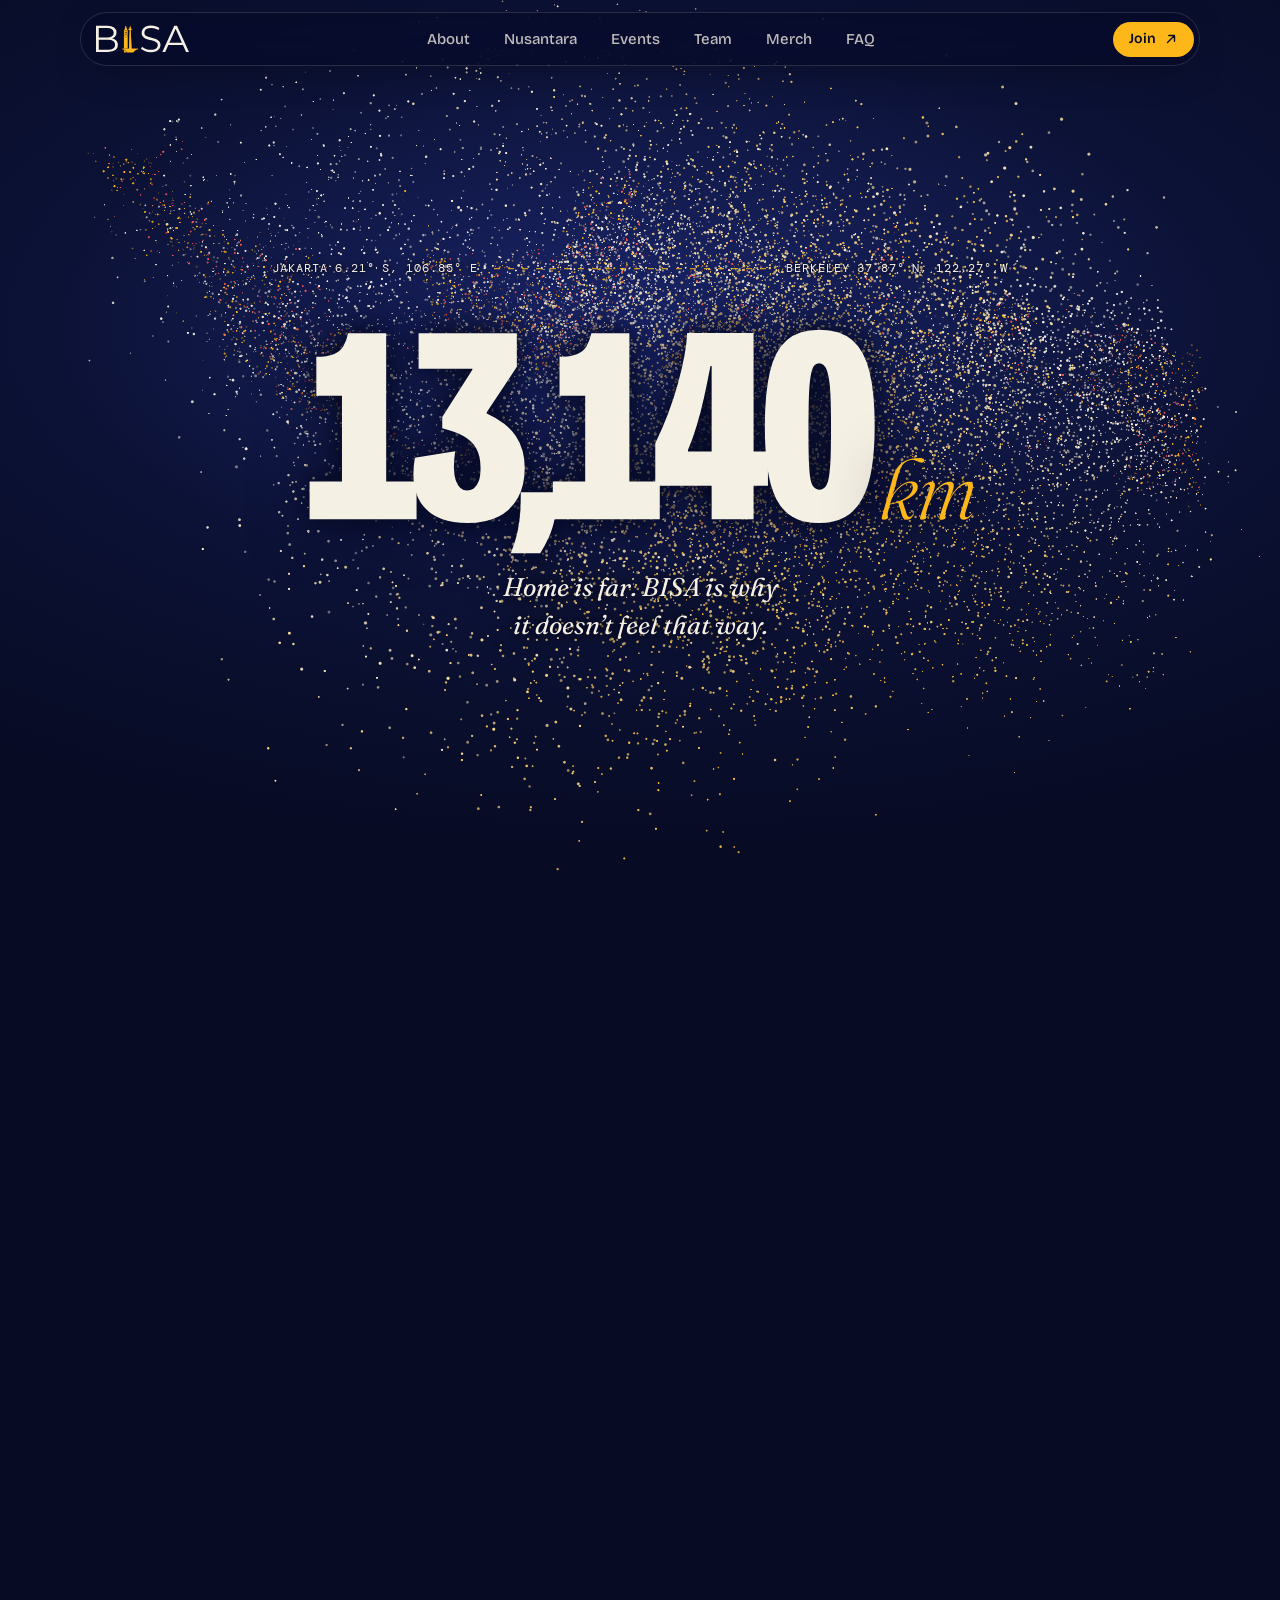
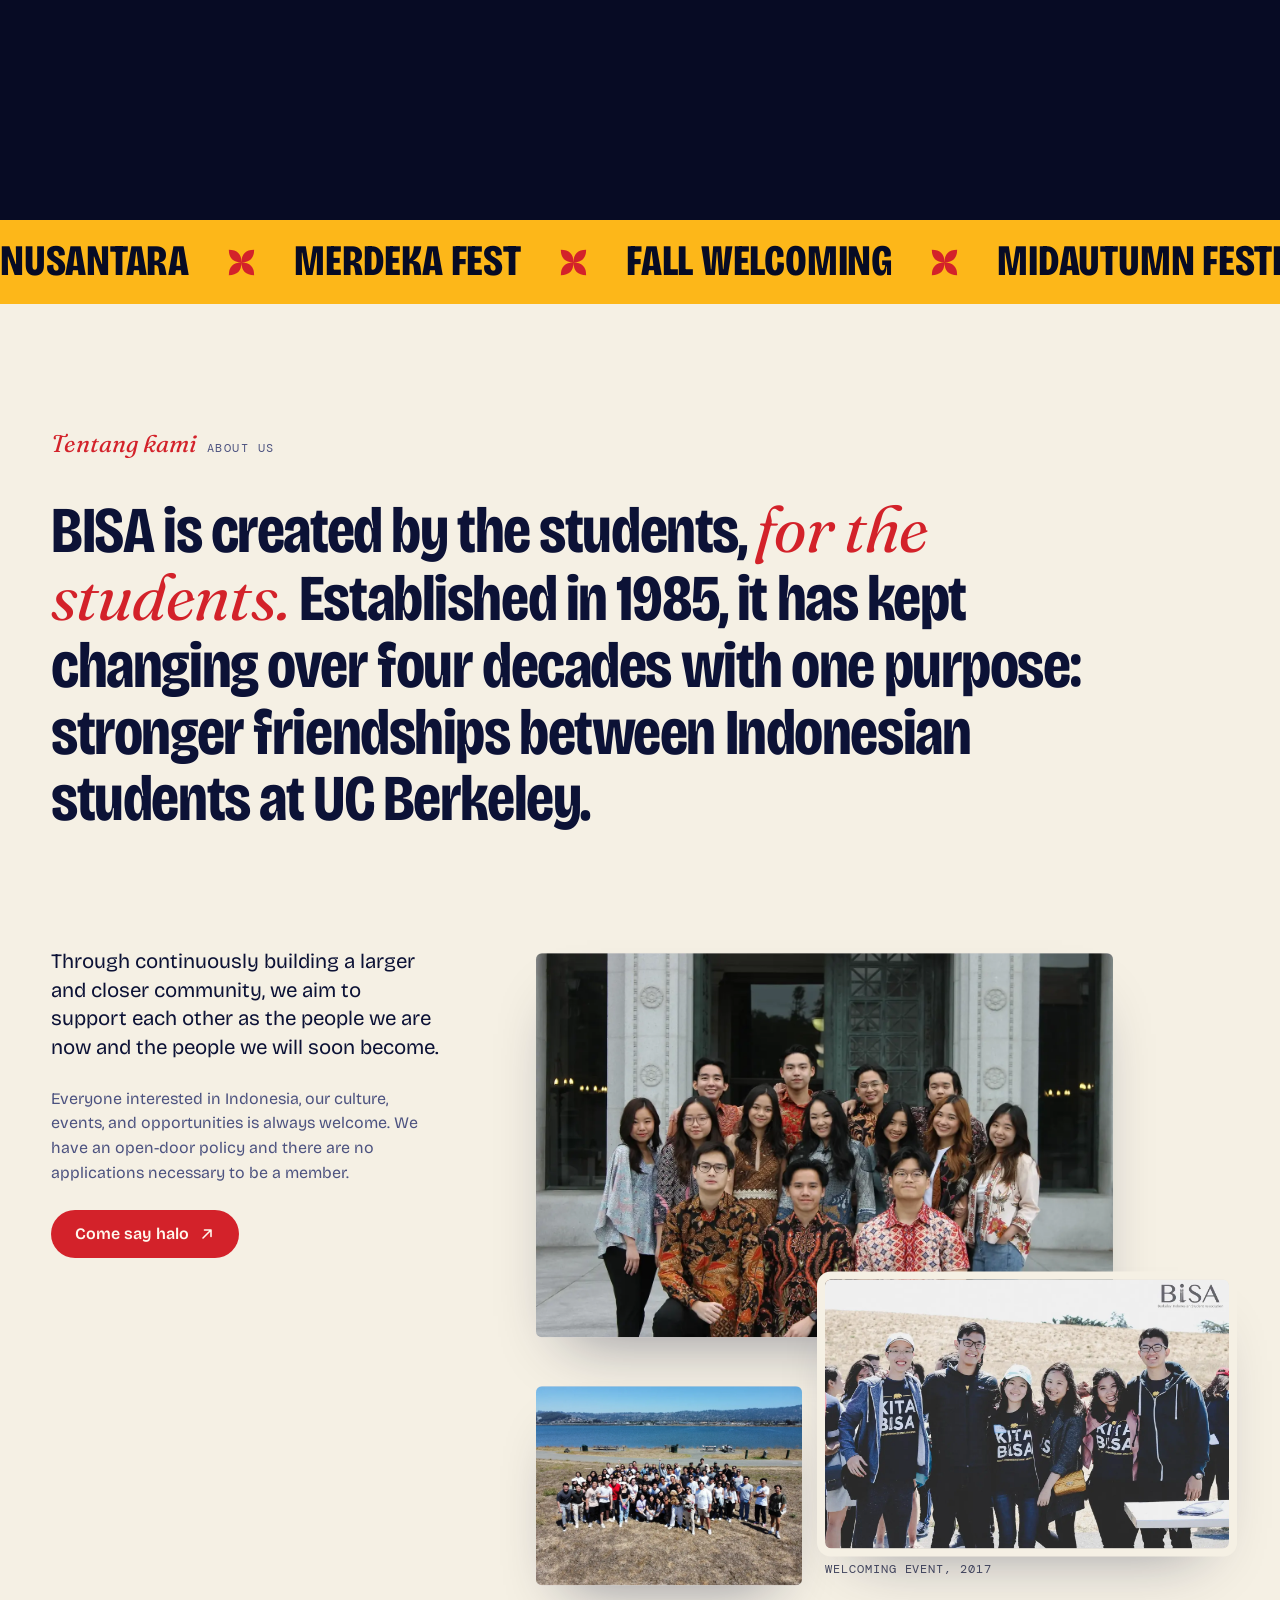
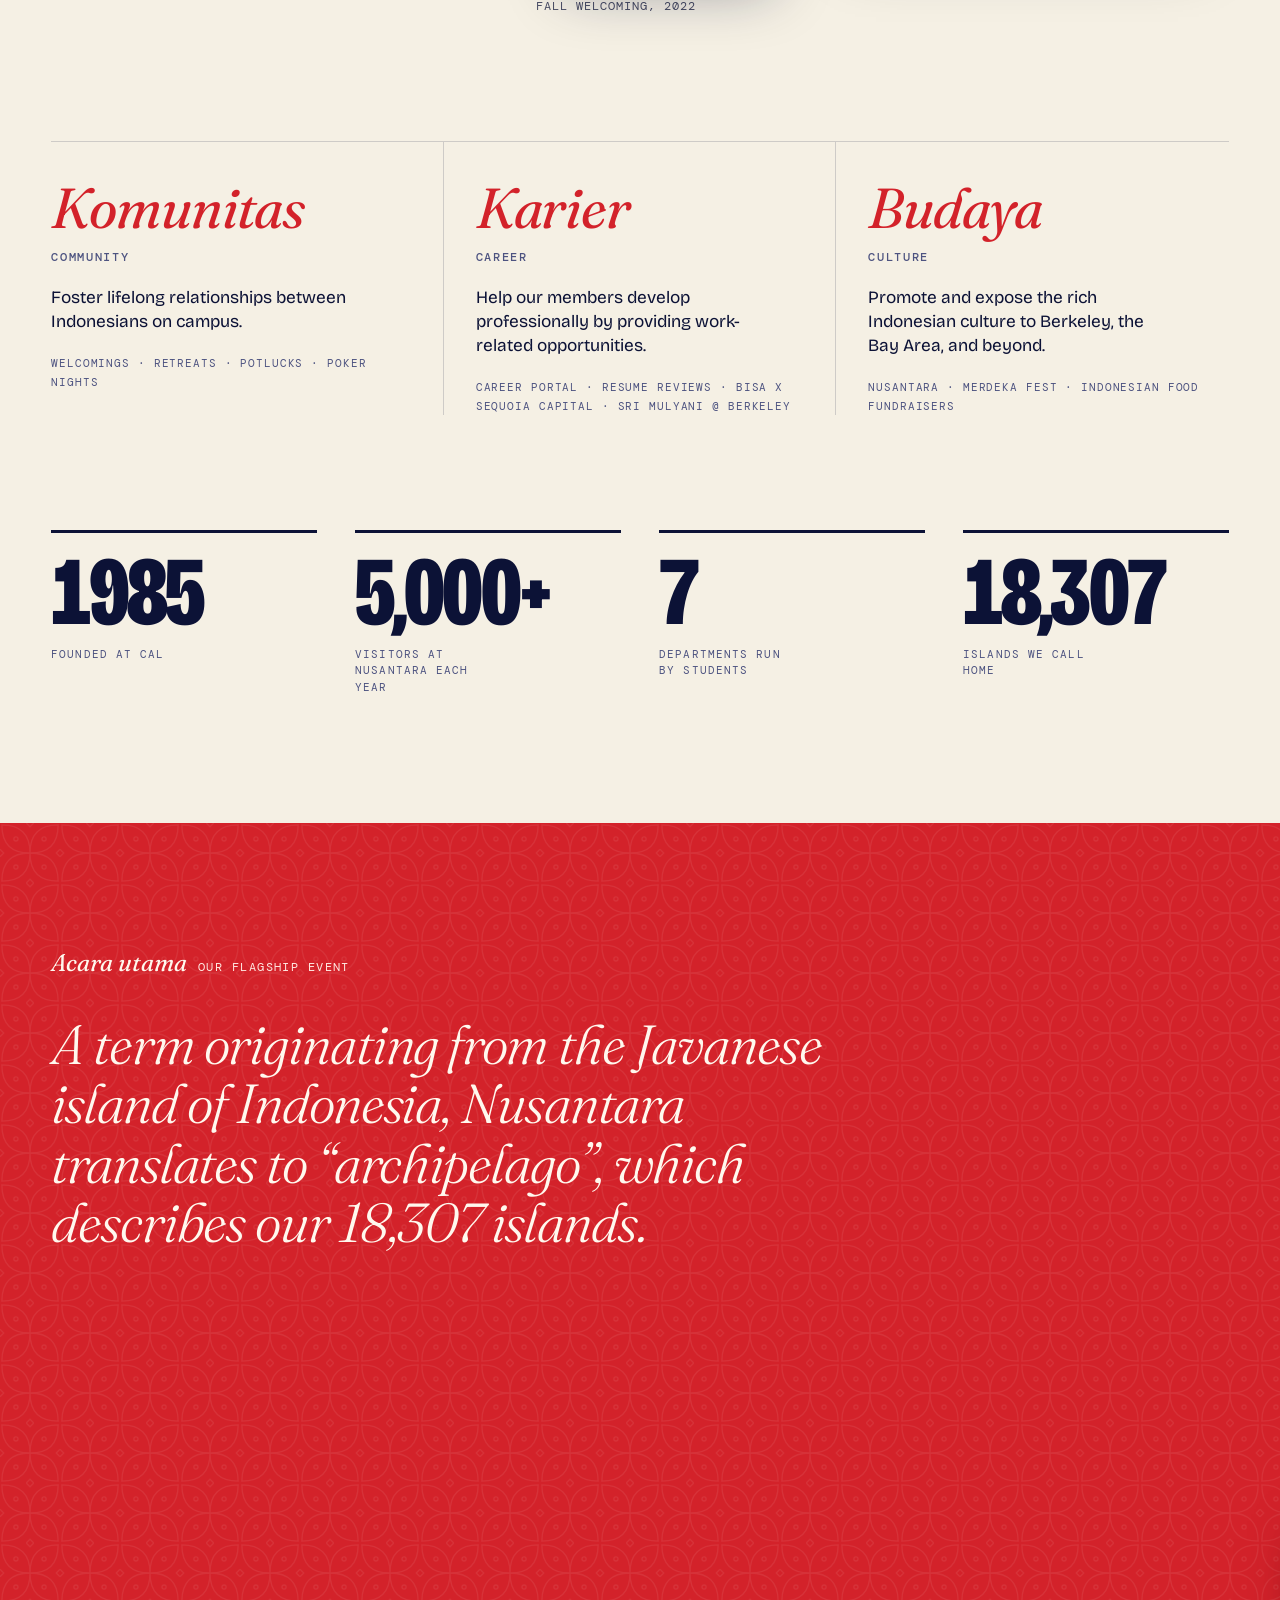
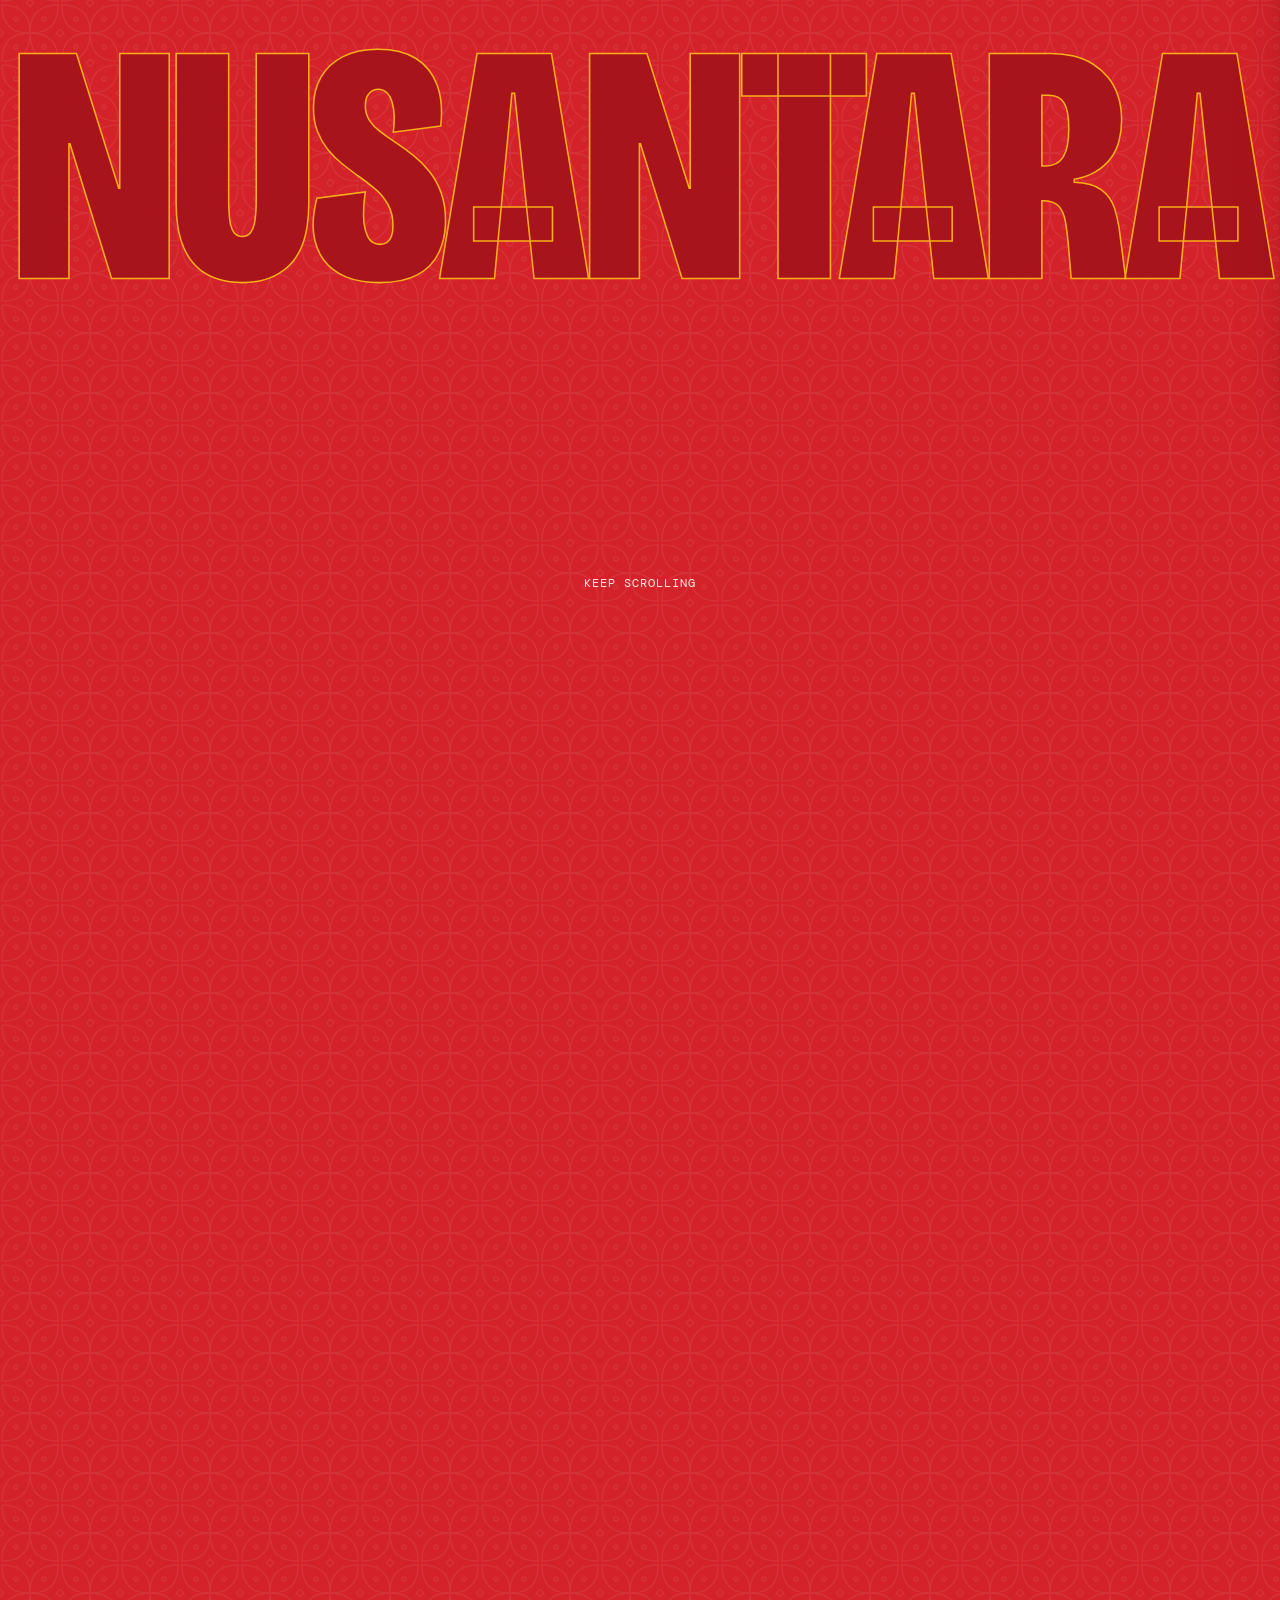
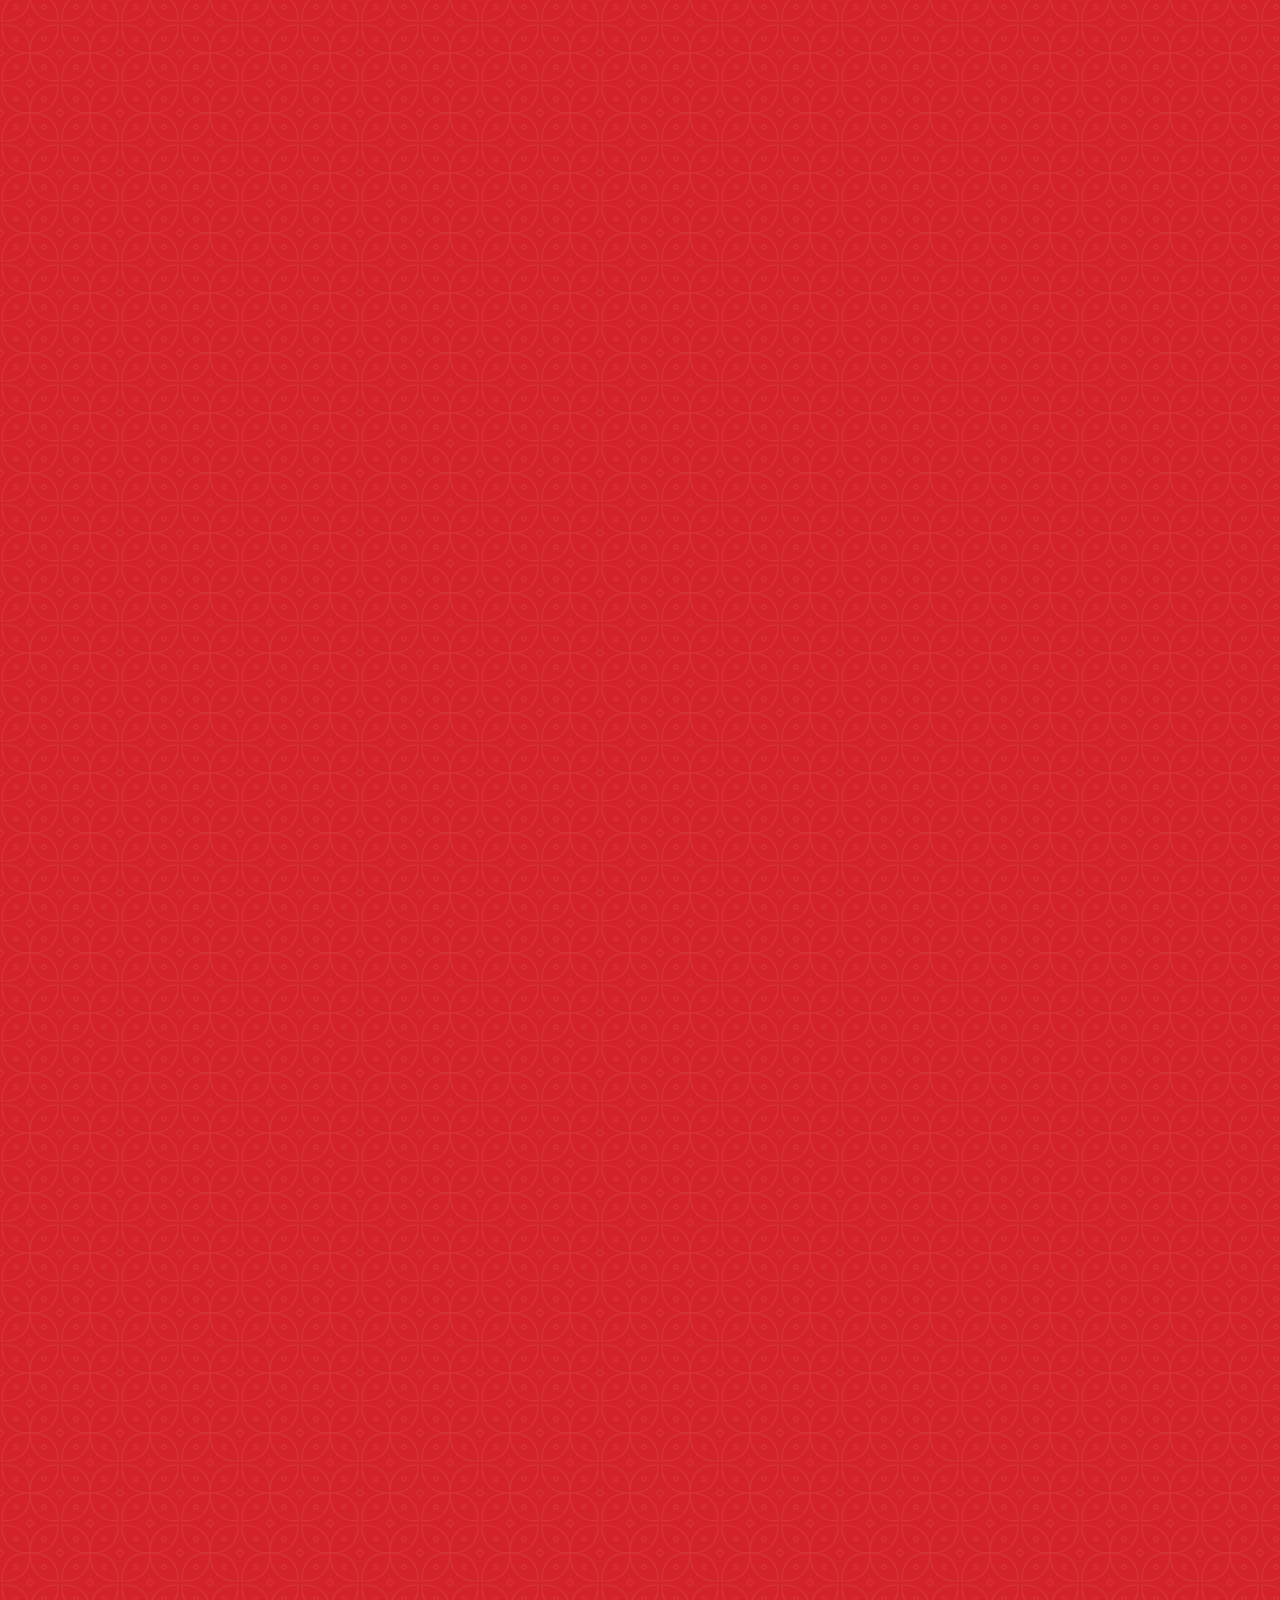
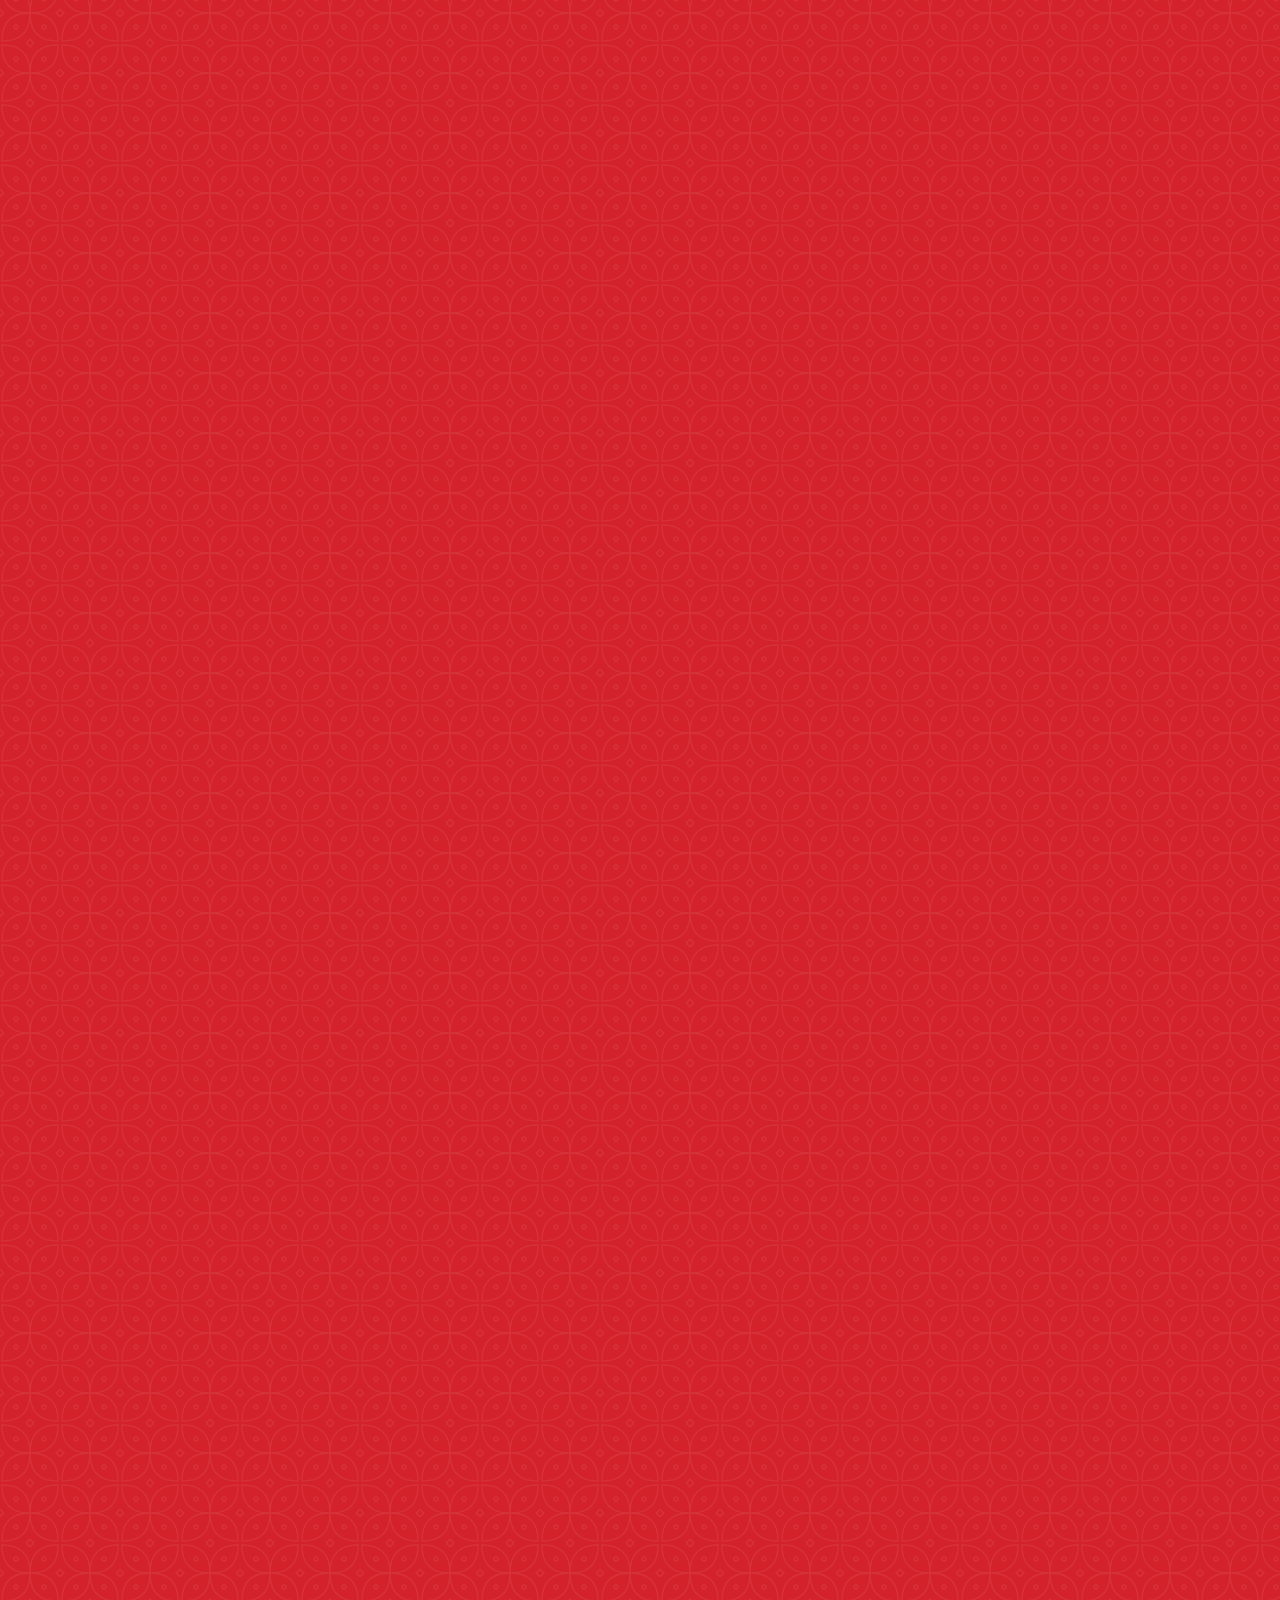
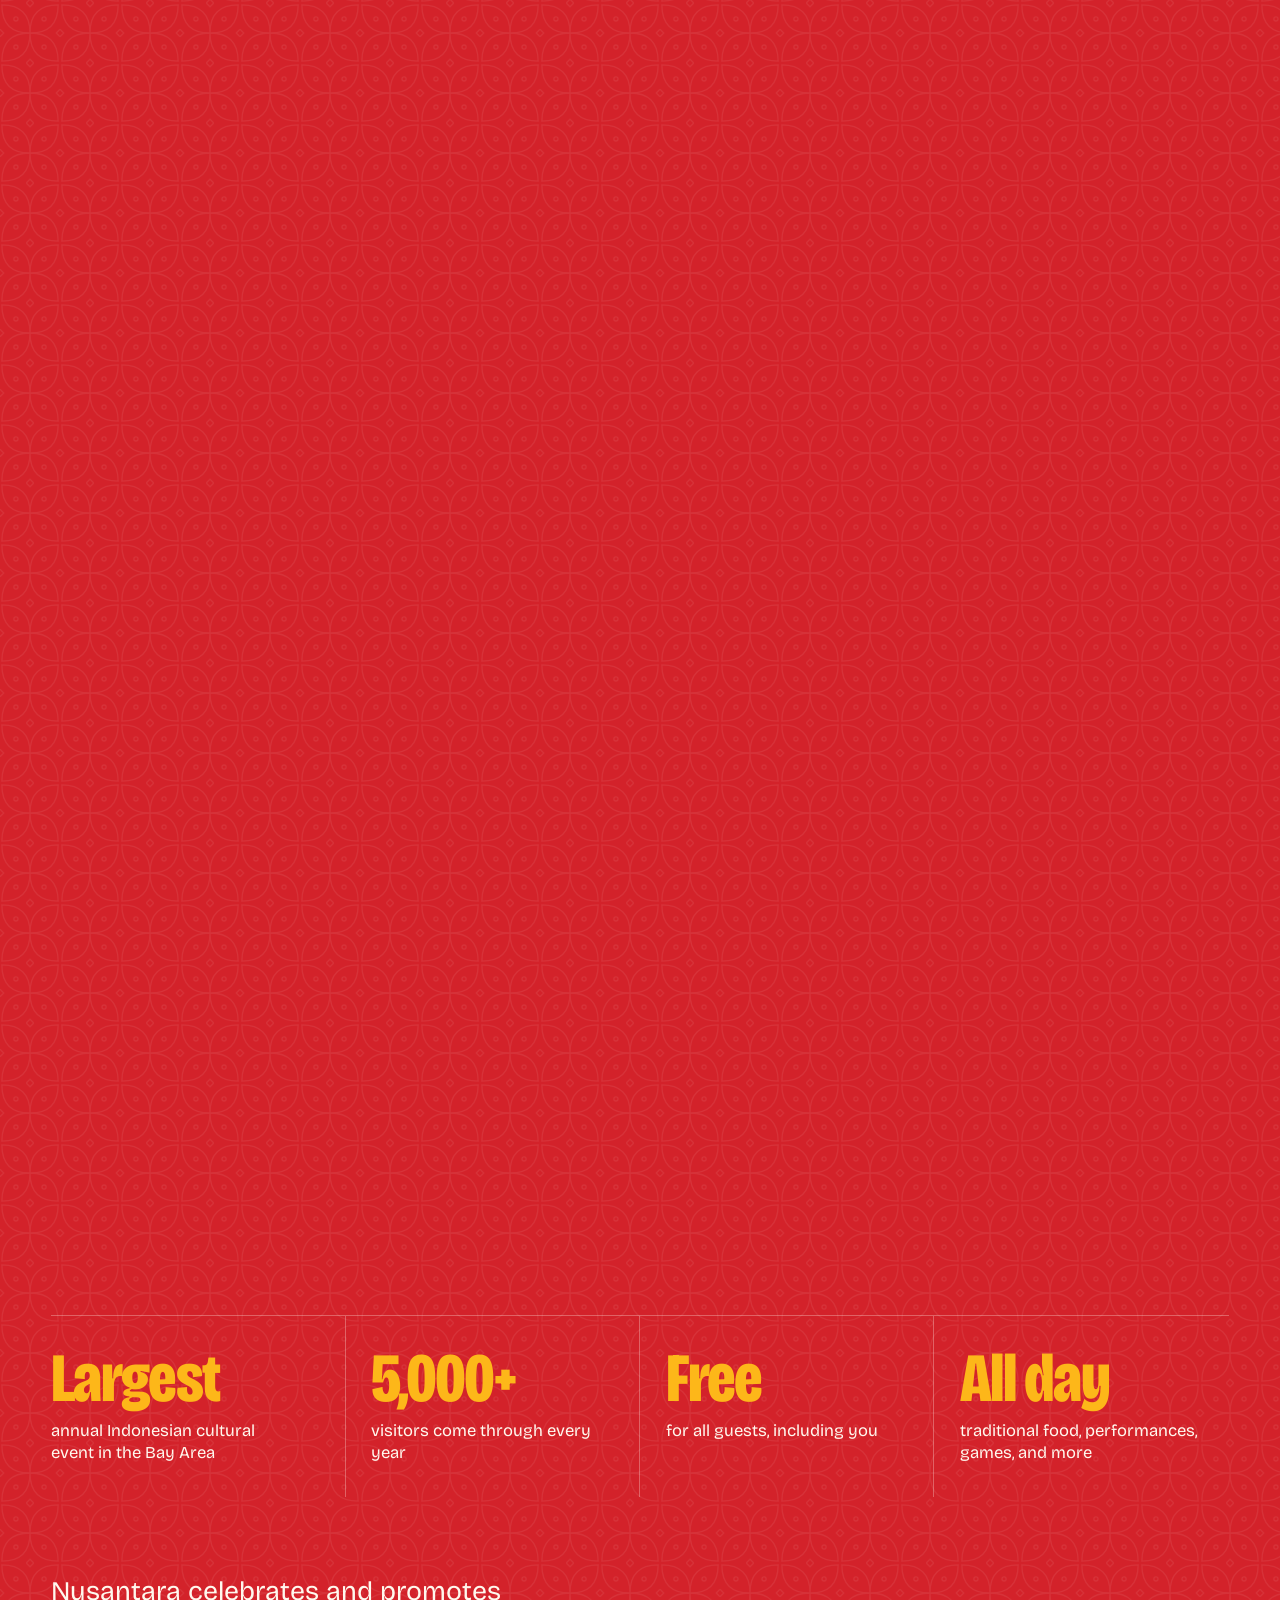
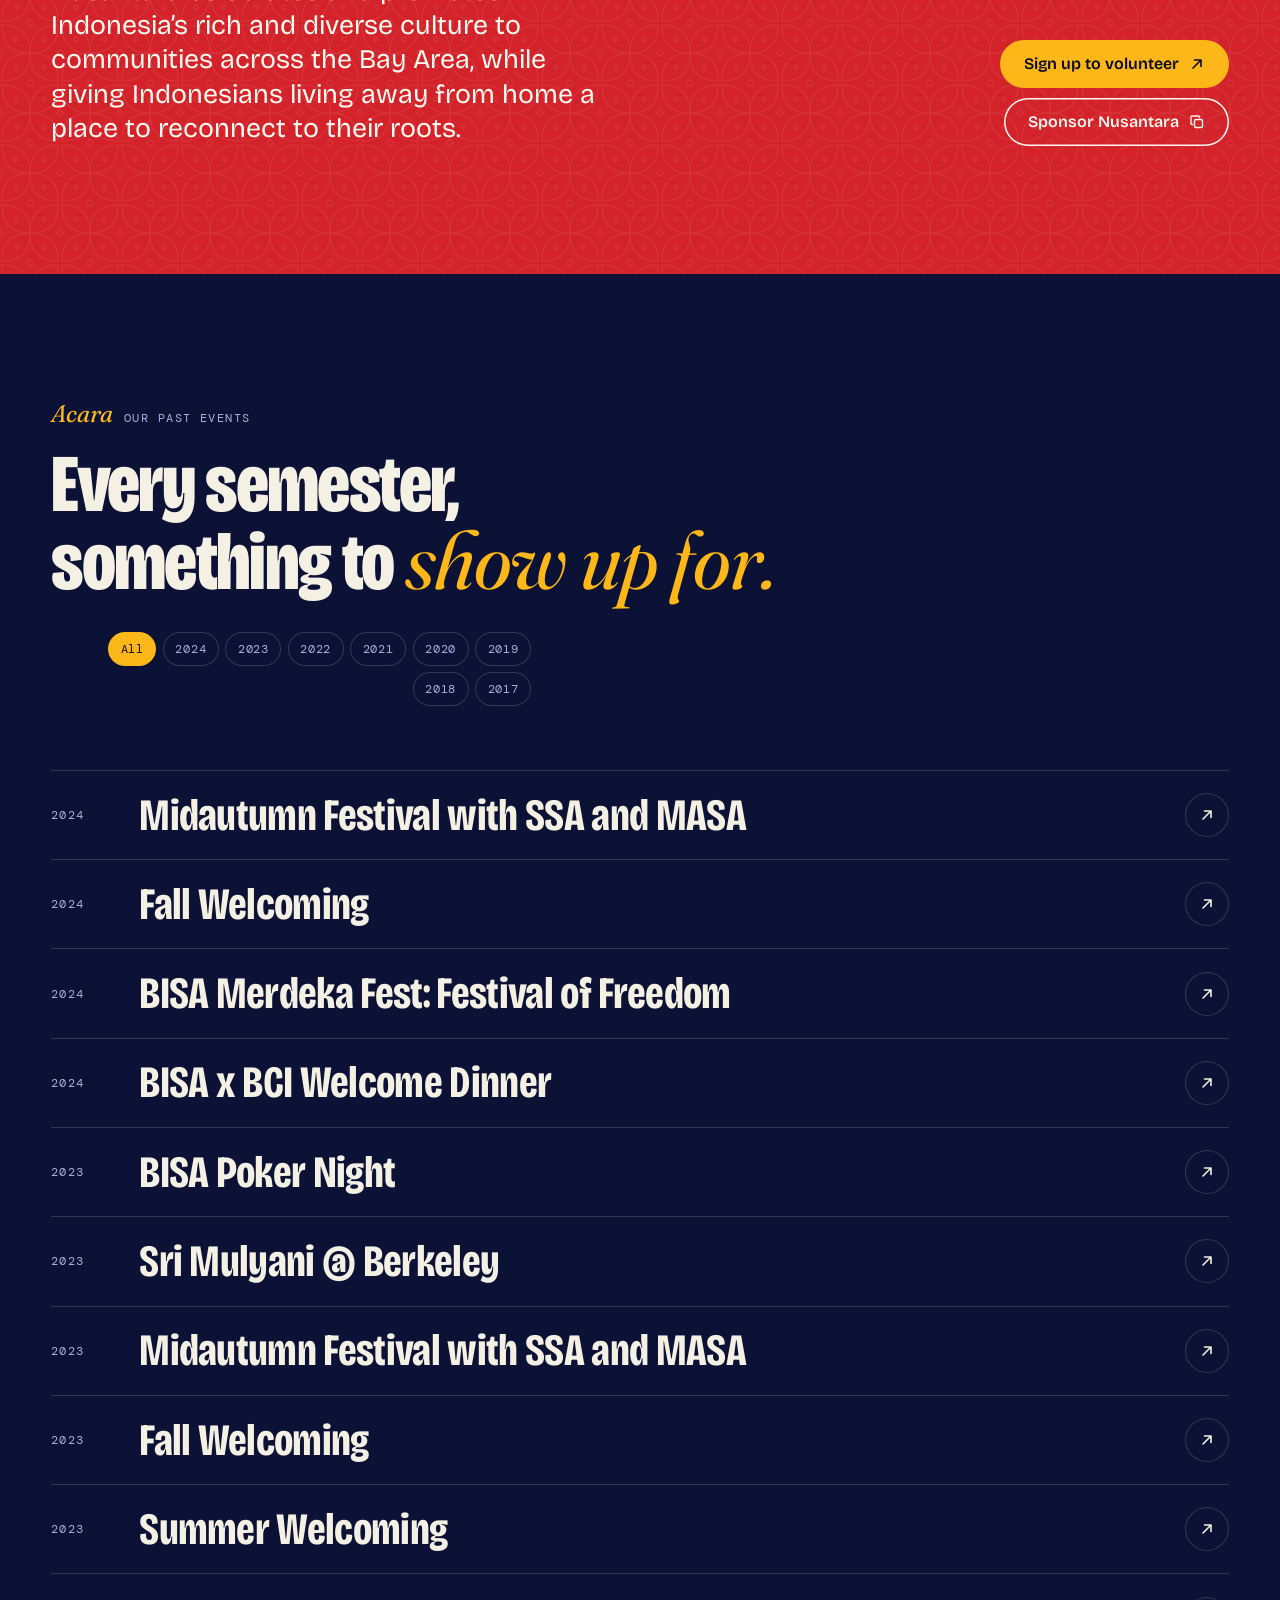
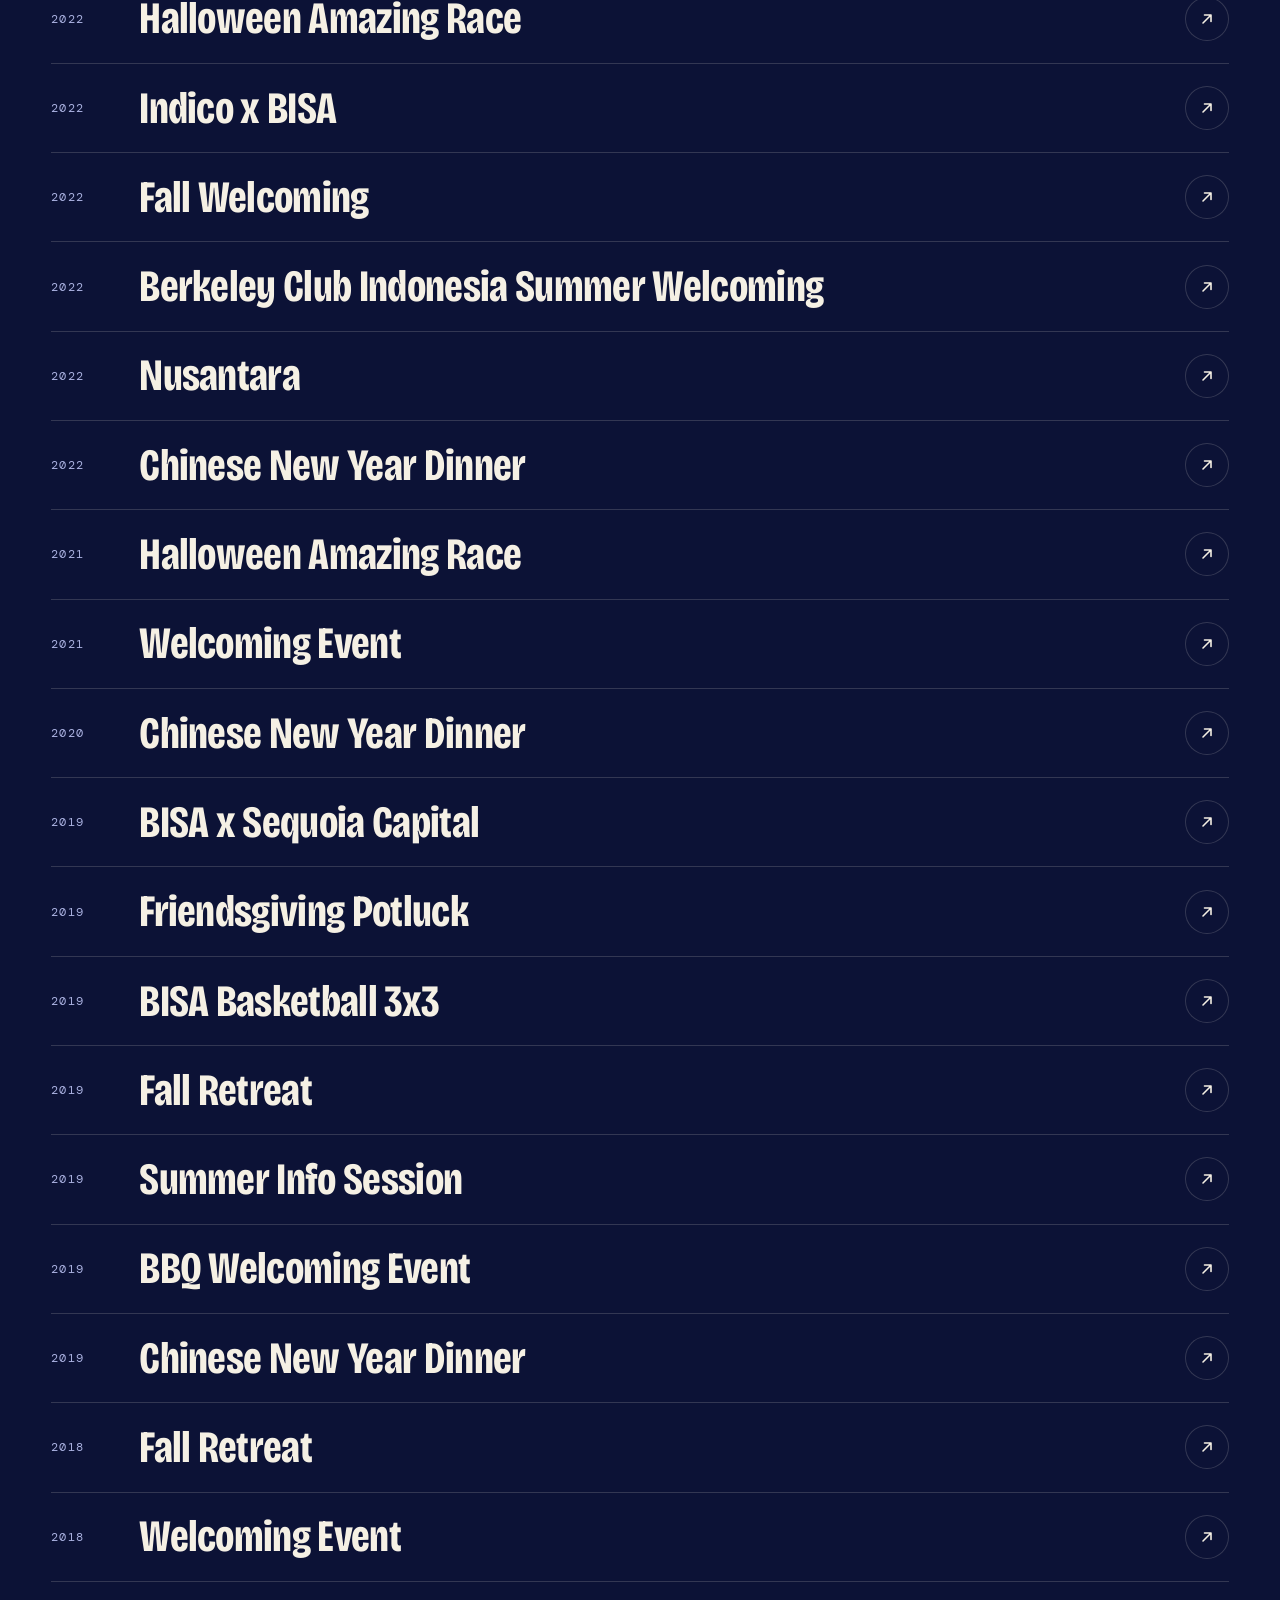
==== commit 4afd3818: "Use the original BISA wordmark in the navbar" ====
--- a/index.html
+++ b/index.html
@@ -29,8 +29,8 @@
 
 <header class="nav" id="nav">
   <a class="nav__brand" href="#top" aria-label="BISA, back to top">
-    <img src="assets/img/logo.png" alt="" width="209" height="360">
-    <span>BISA</span>
+    <!-- Original BISA wordmark, the tower mark stands in for the I -->
+    <img src="assets/img/logo-wordmark.svg" alt="BISA" width="2487" height="749">
   </a>
   <nav class="nav__links" aria-label="Sections">
     <a href="#about">About</a>
--- a/assets/css/site.css
+++ b/assets/css/site.css
@@ -92,7 +92,8 @@
 .nav{position:fixed;z-index:50;top:calc(env(safe-area-inset-top,0px) + .75rem);left:0;right:0;margin-inline:auto;width:min(70rem,calc(100% - 2*max(16px,env(safe-area-inset-left,0px),env(safe-area-inset-right,0px))));display:flex;align-items:center;justify-content:space-between;gap:1rem;padding:.4rem .4rem .4rem 1rem;border-radius:999px;color:var(--mori);background:rgba(7,11,36,.72);-webkit-backdrop-filter:blur(16px) saturate(1.5);backdrop-filter:blur(16px) saturate(1.5);box-shadow:inset 0 0 0 1px rgba(245,240,228,.14),0 10px 40px -18px rgba(0,0,0,.6);transition:transform .6s var(--ease)}
 .nav.is-hidden{transform:translateY(calc(-100% - 2rem))}
 .nav__brand{display:flex;align-items:center;gap:.6rem;text-decoration:none;font-weight:800;font-stretch:75%;font-size:1.5rem;letter-spacing:.01em;line-height:1}
-.nav__brand img{height:2rem;width:auto}
+/* Navbar logo: the original BISA wordmark */
+.nav__brand img{height:1.75rem;width:auto}
 .nav__links{display:flex;gap:clamp(.25rem,1.4vw,1.25rem)}
 .nav__links a{position:relative;padding:.6rem .5rem;font-size:.9375rem;font-weight:500;text-decoration:none;opacity:.78;transition:opacity .3s}
 .nav__links a::after{content:"";position:absolute;left:.5rem;right:.5rem;bottom:.3rem;height:1.5px;background:var(--emas);transform:scaleX(0);transform-origin:left;transition:transform .45s var(--ease)}
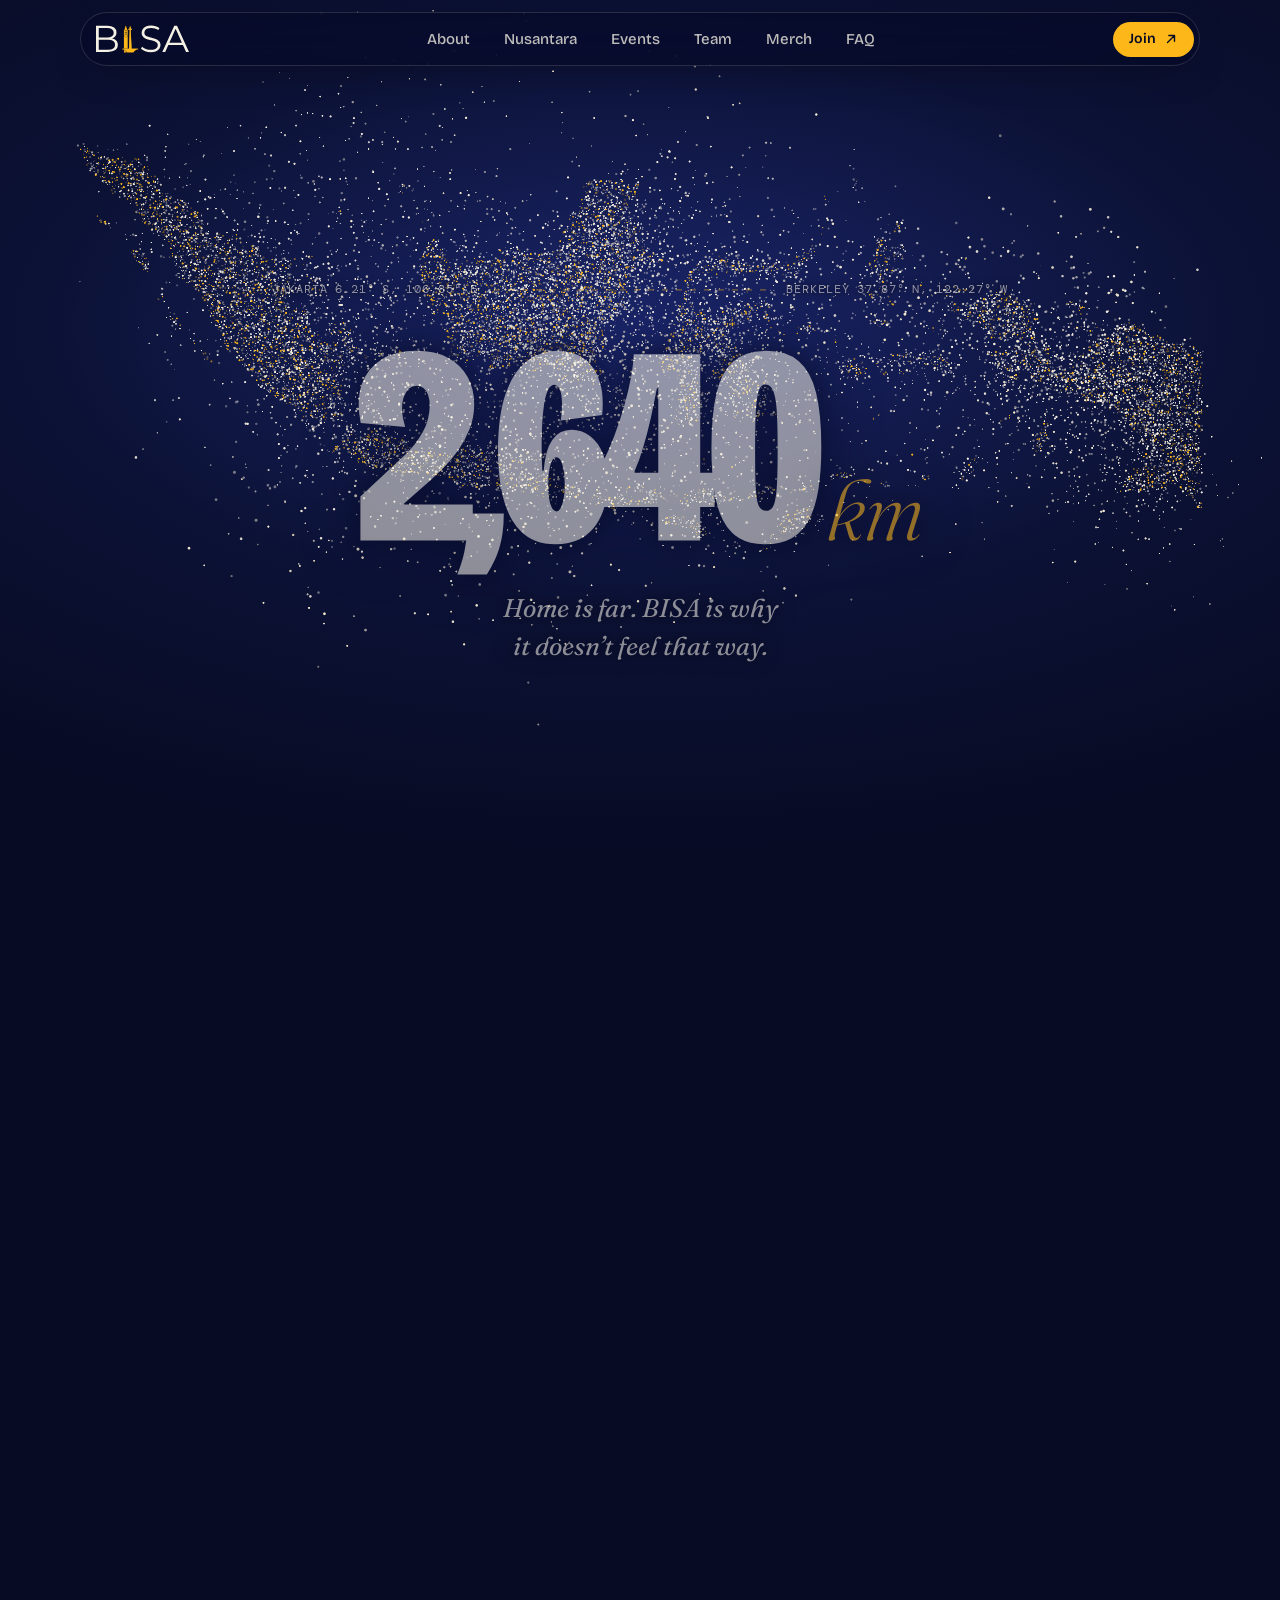
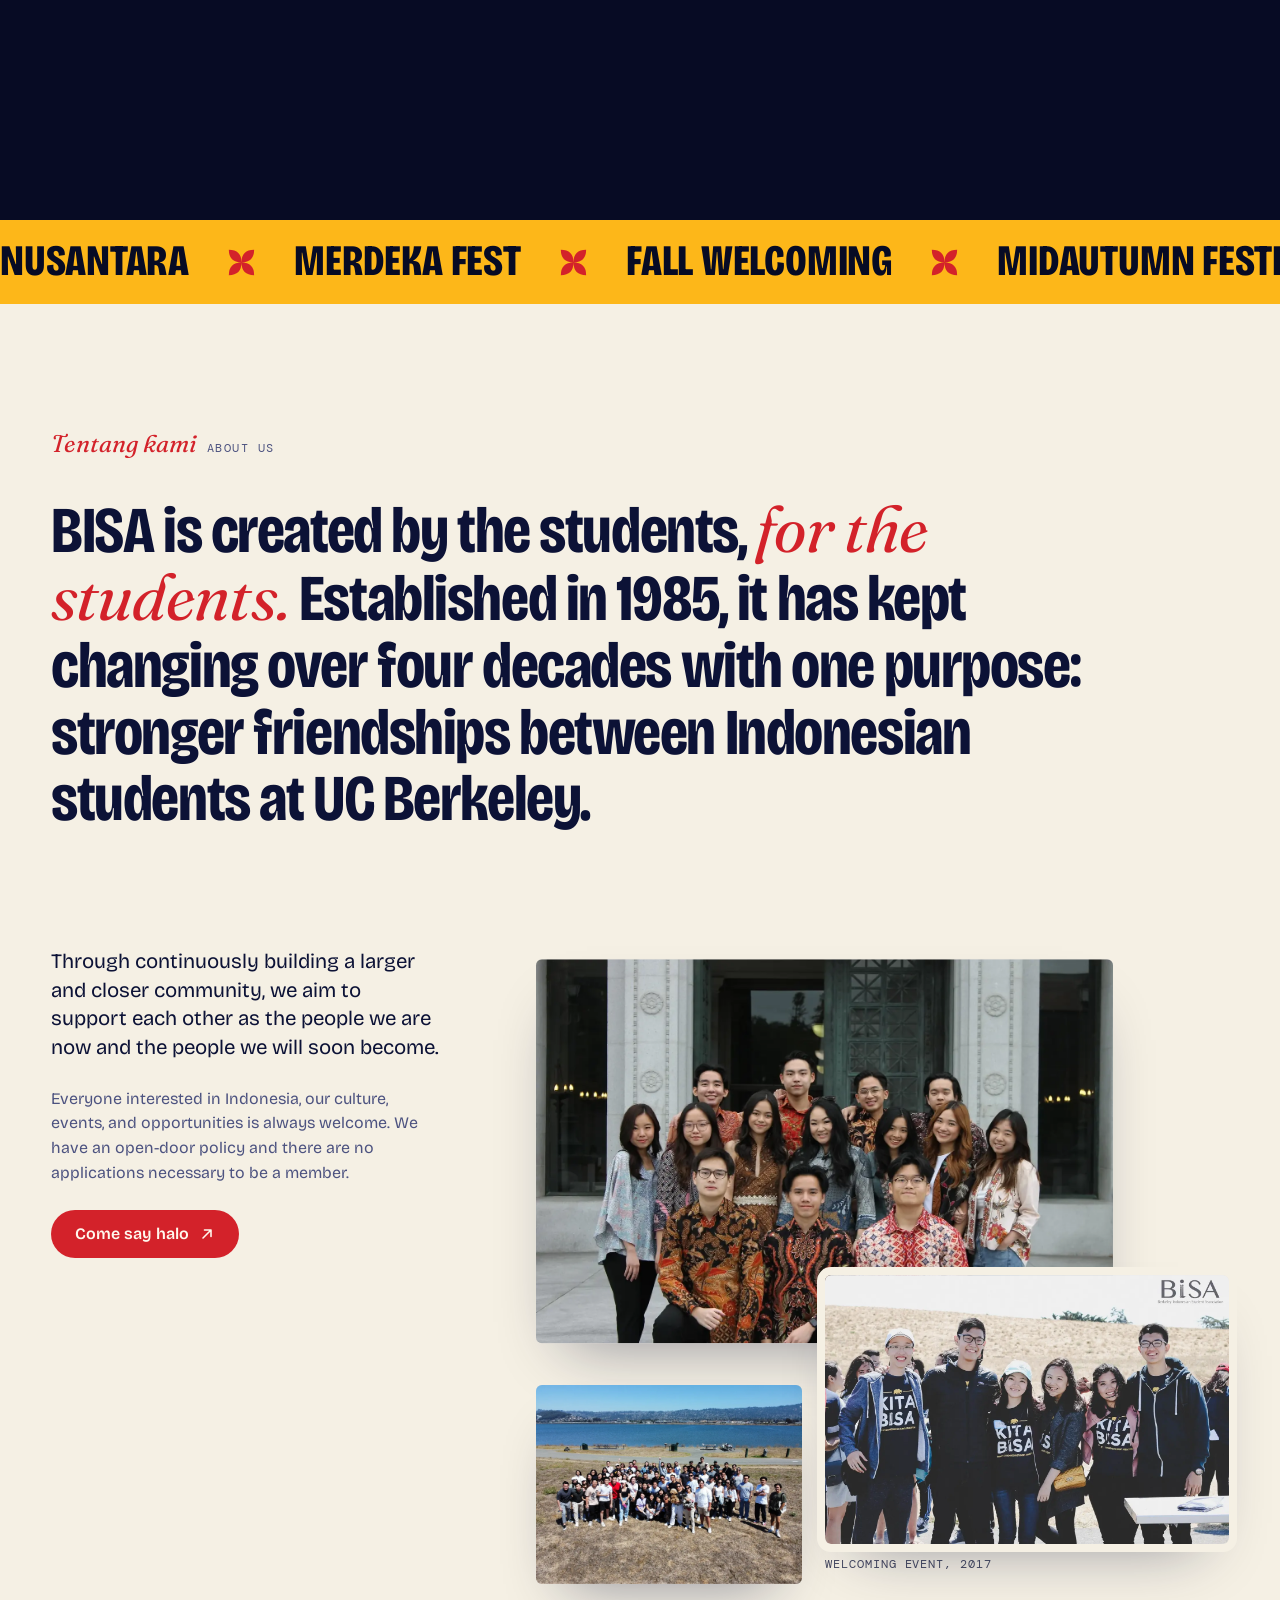
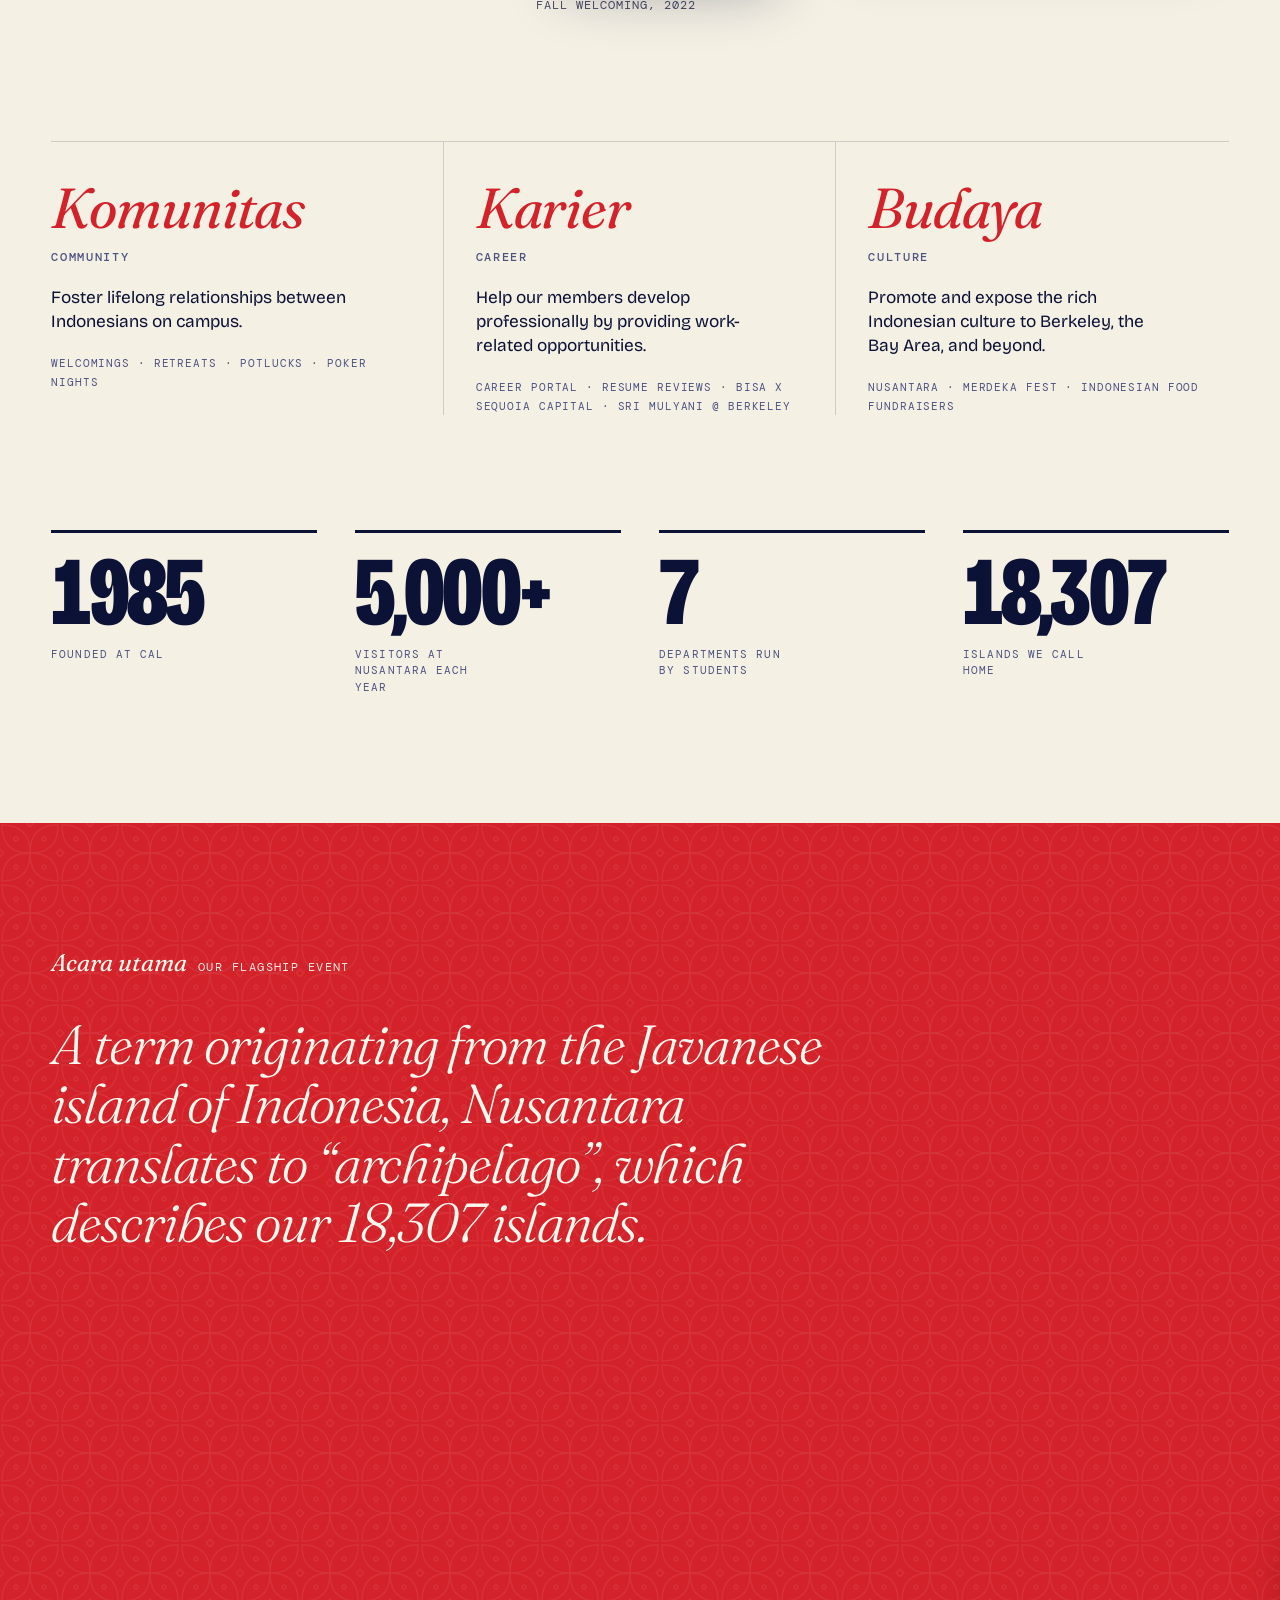
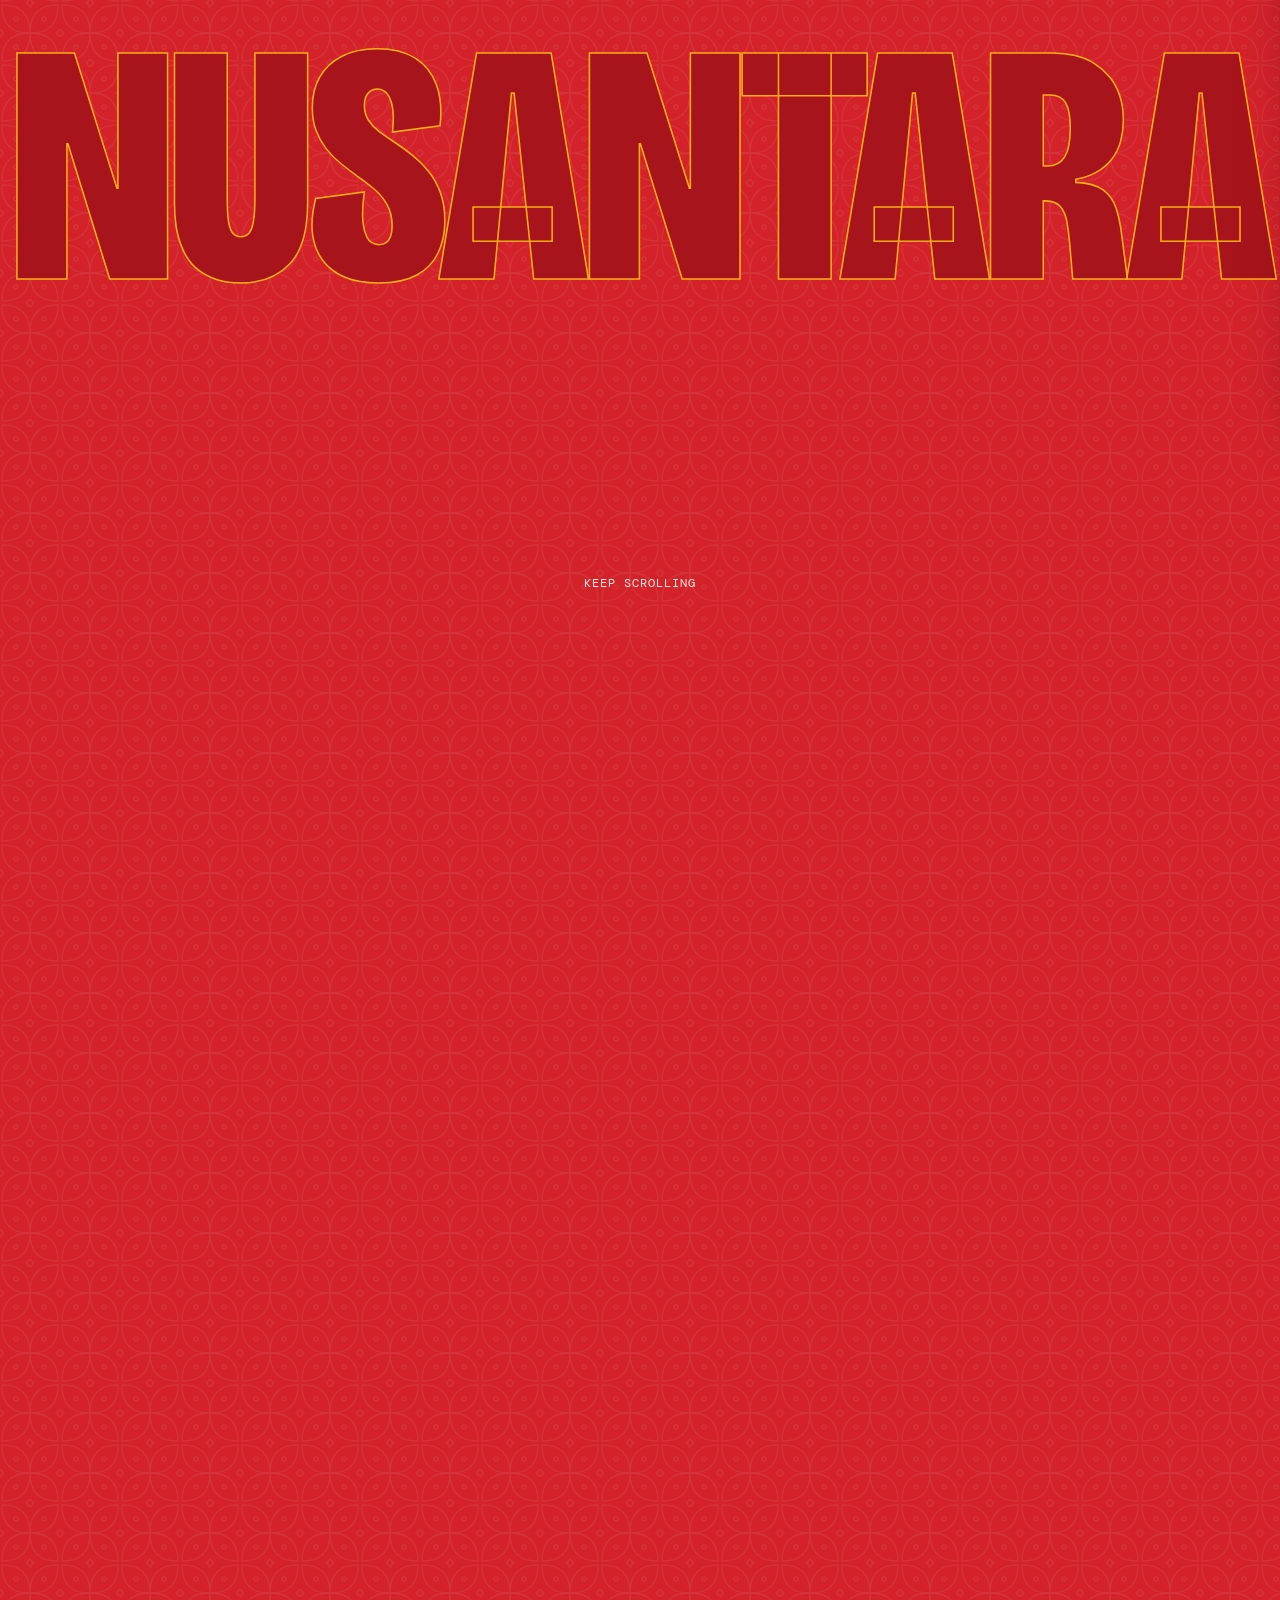
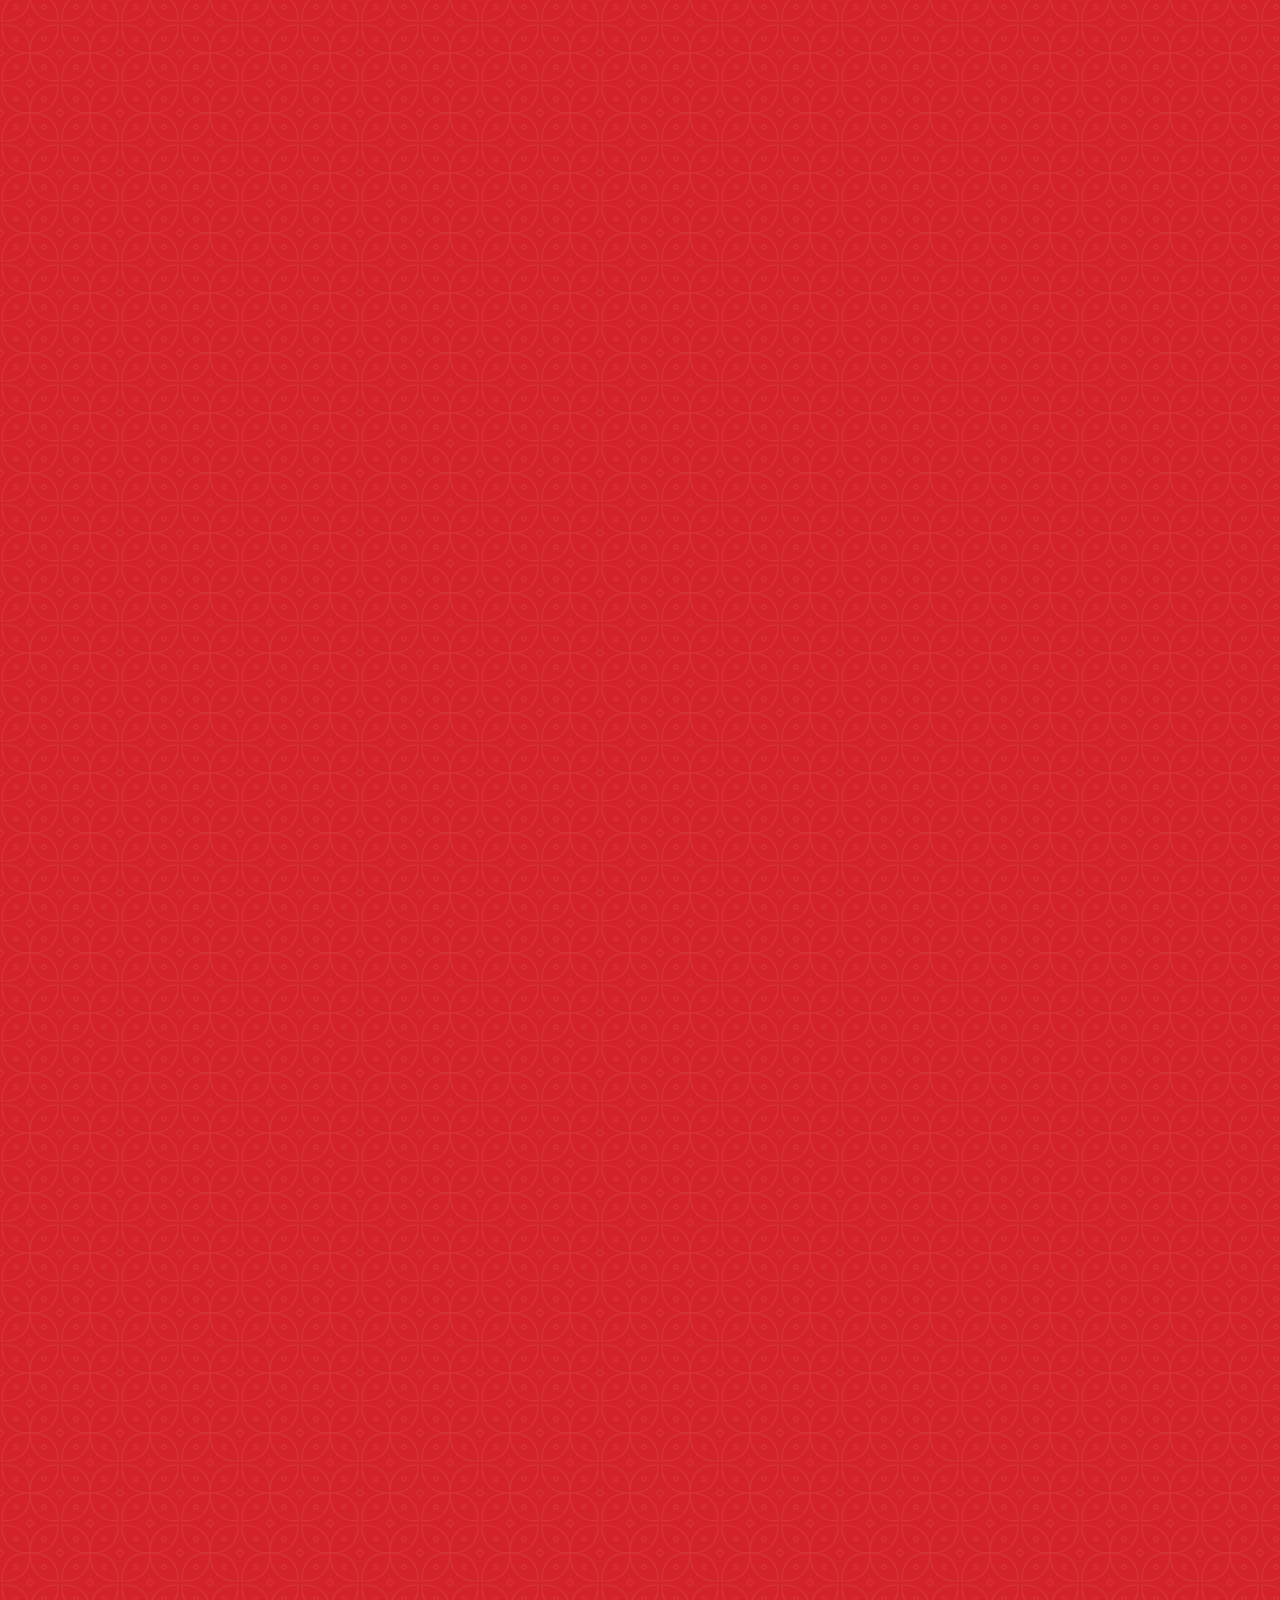
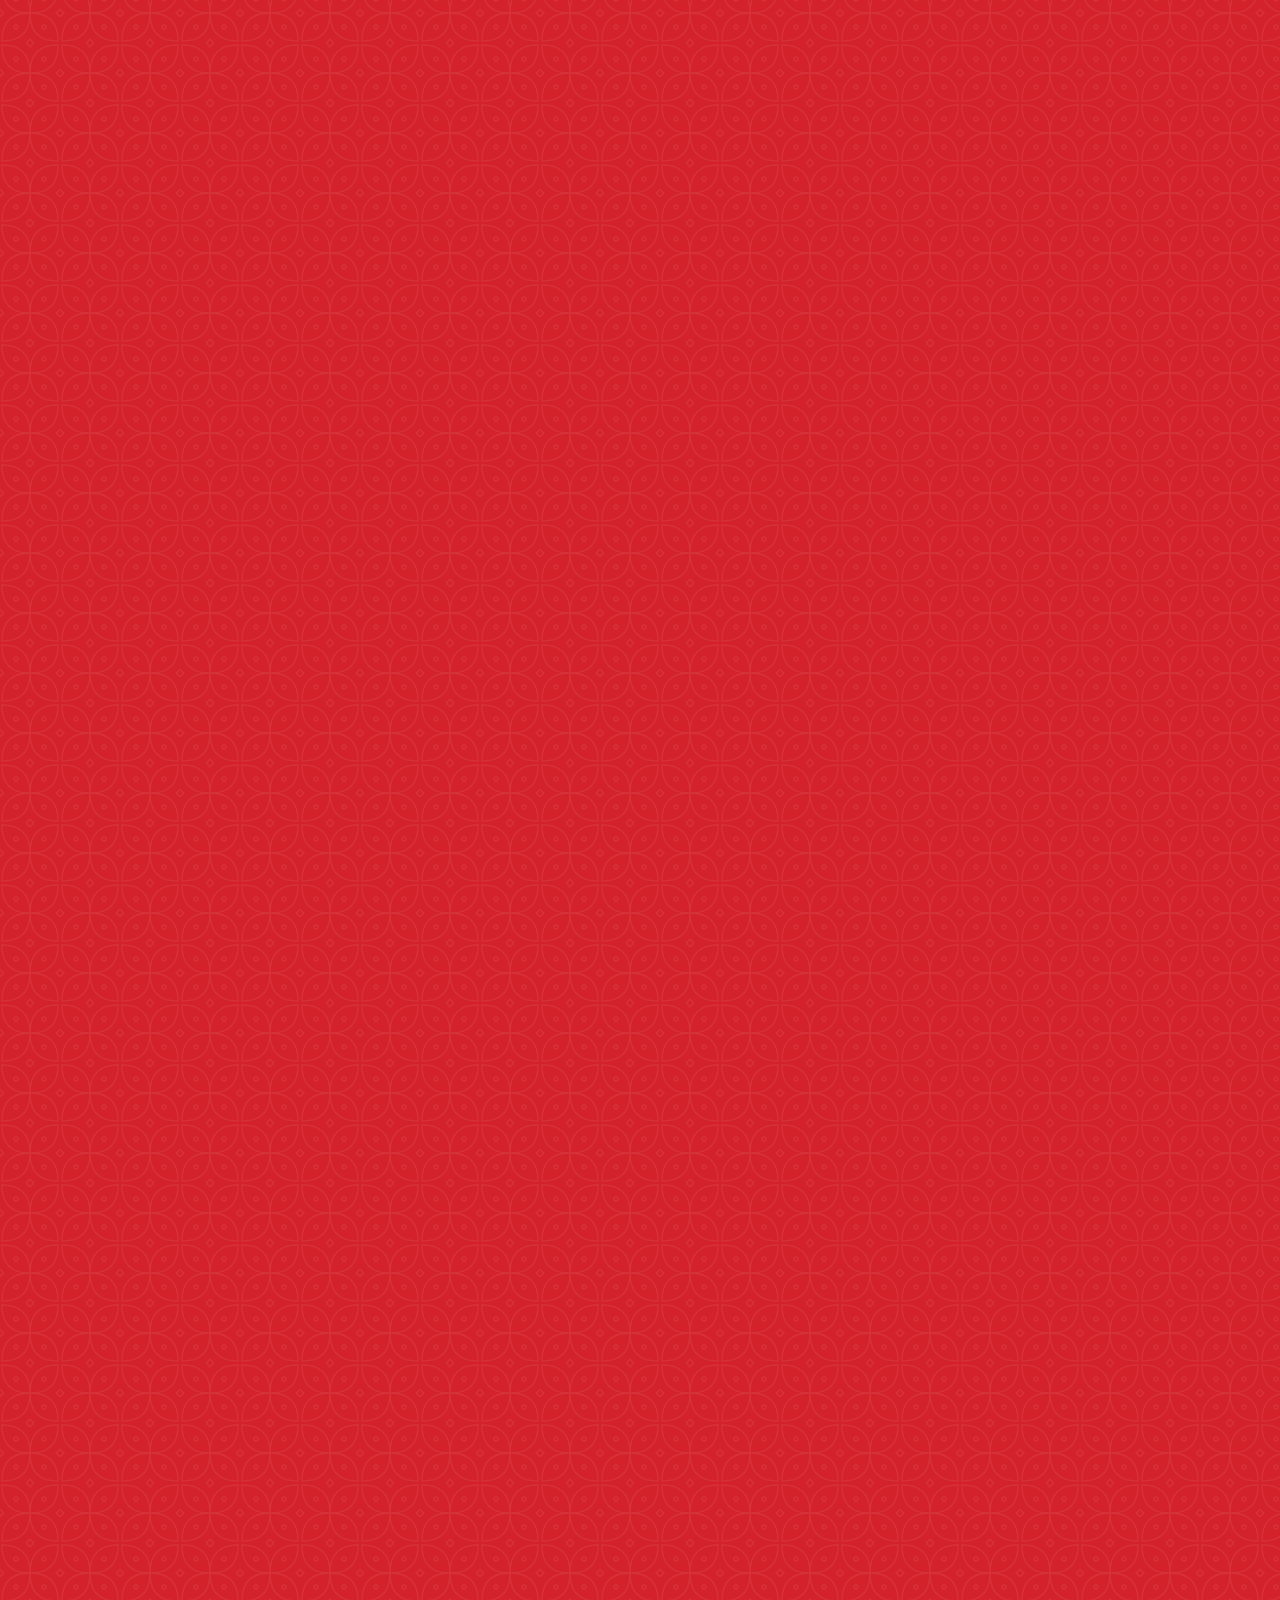
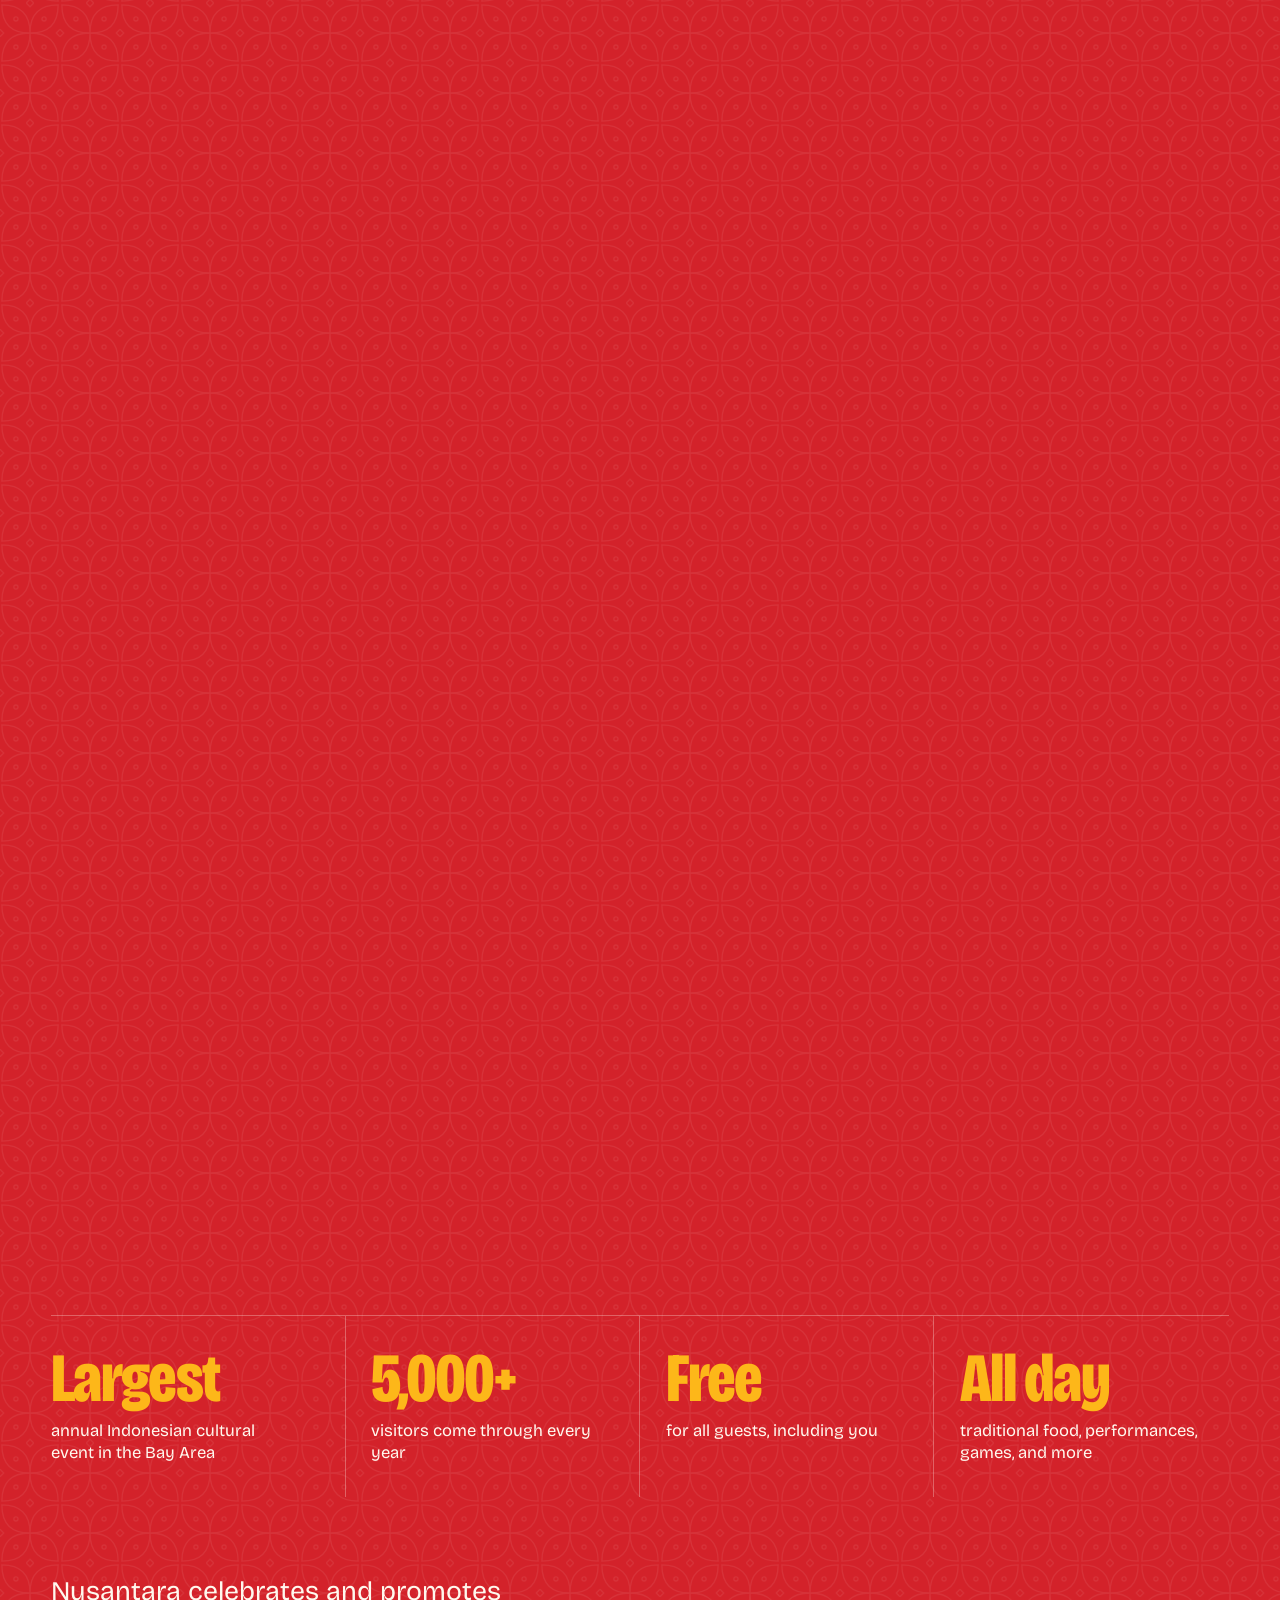
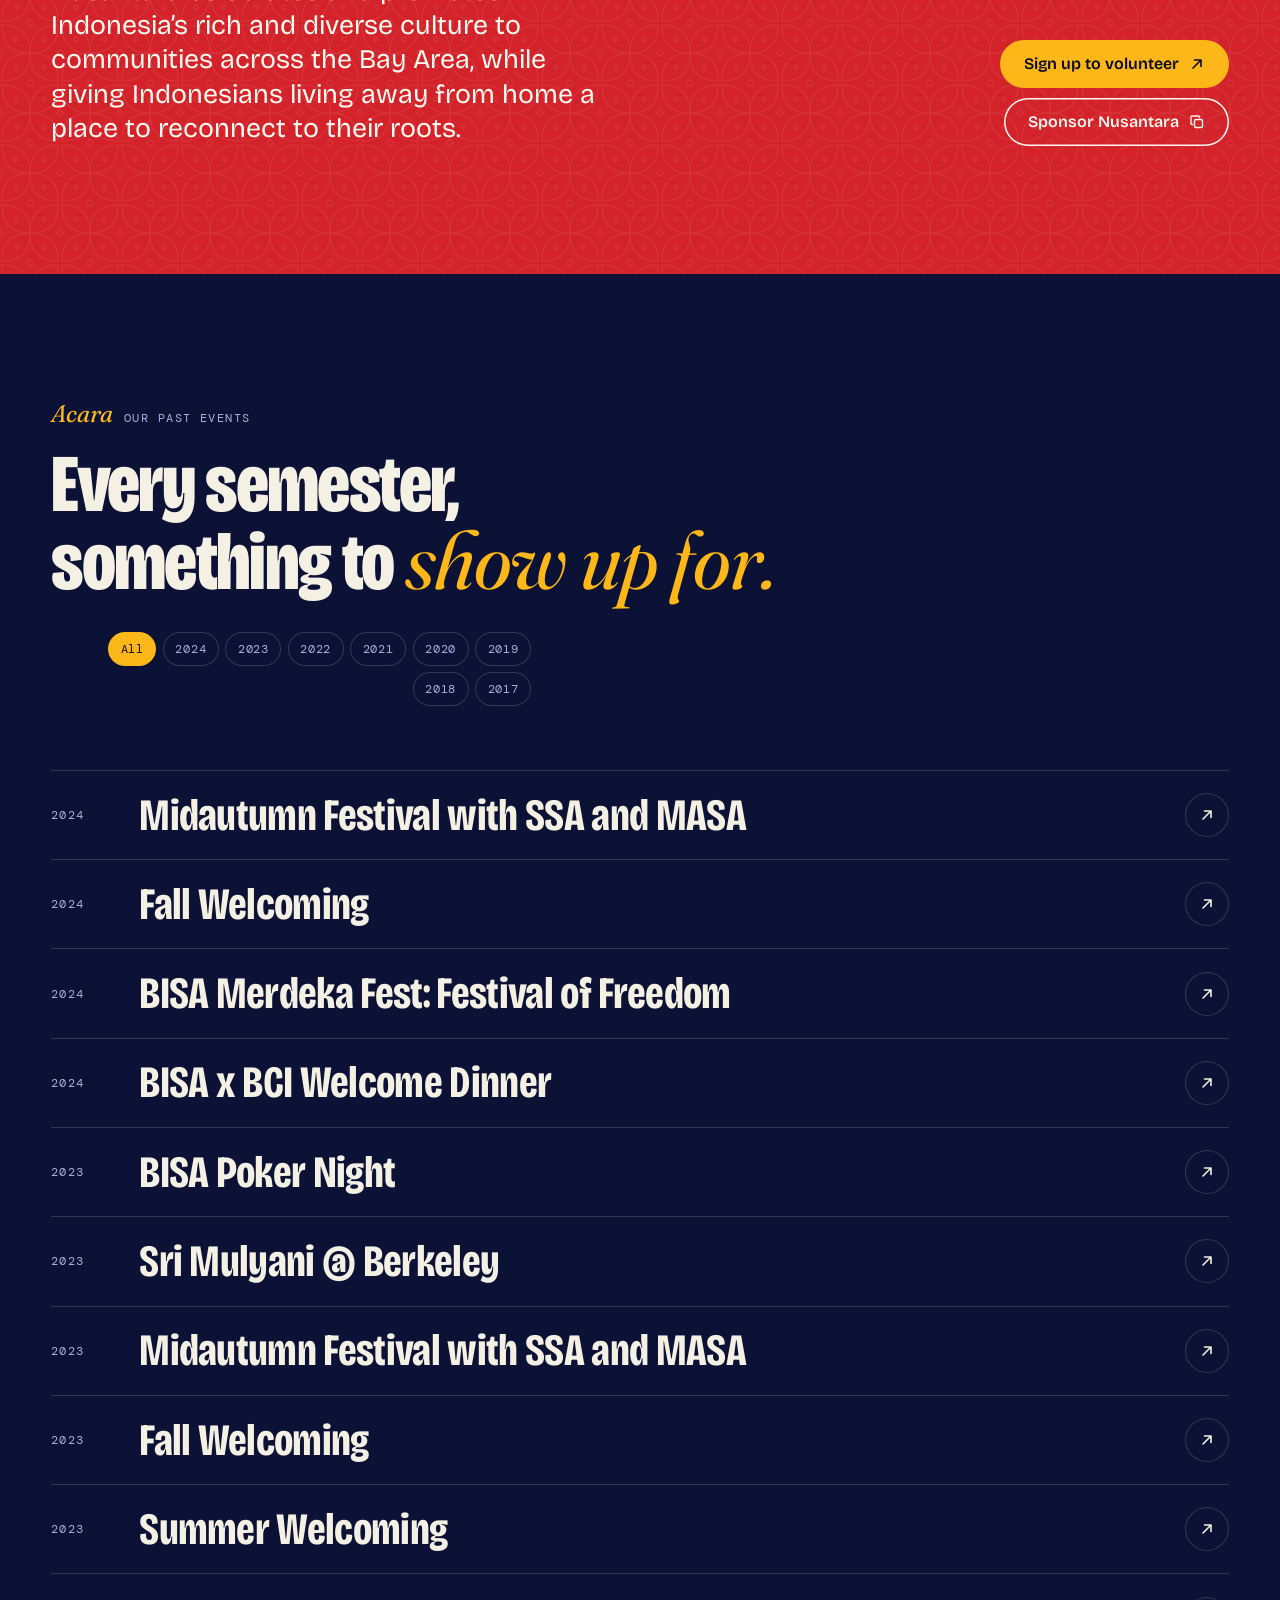
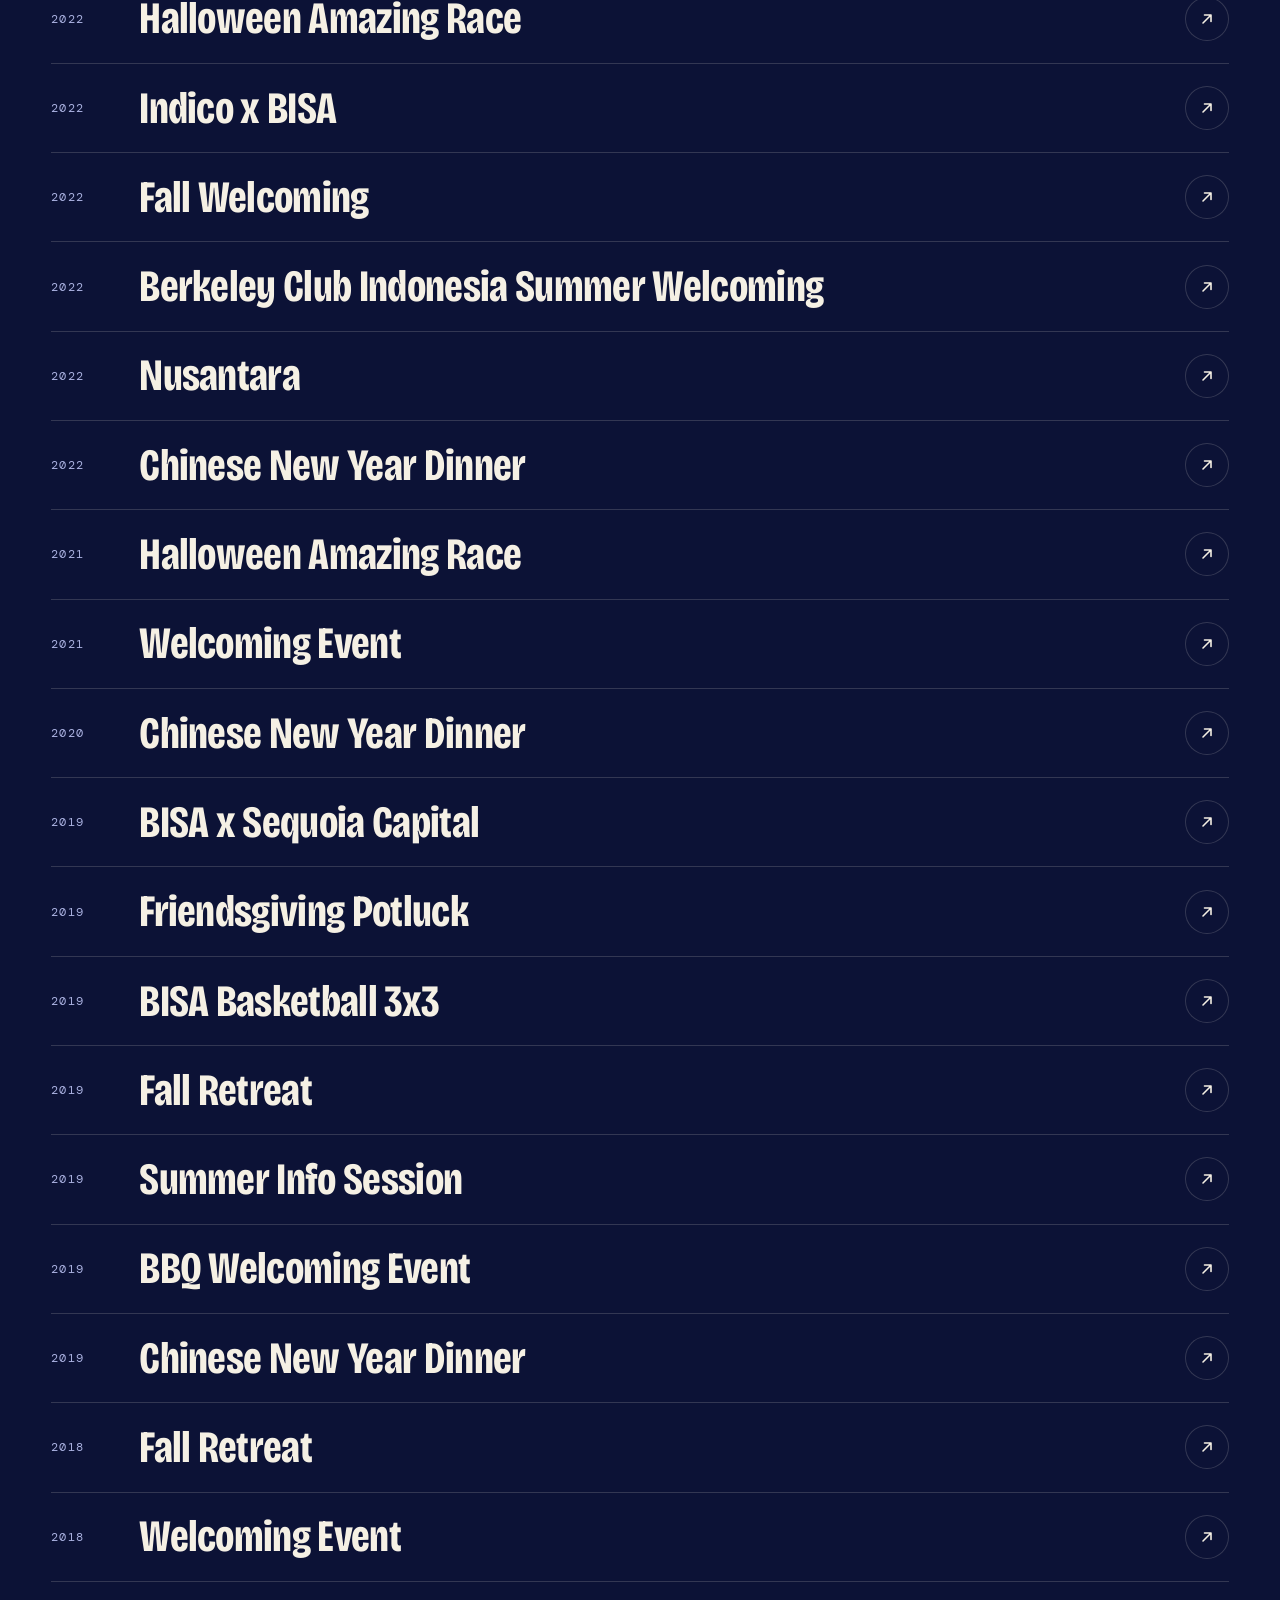
==== commit 427a2394: "Make island dots white and gold only and remove the Jakarta pin" ====
--- a/index.html
+++ b/index.html
@@ -19,6 +19,7 @@
 <svg width="0" height="0" style="position:absolute" aria-hidden="true" focusable="false">
   <symbol id="i-arrow" viewBox="0 0 16 16"><path d="M4 12 12 4M5.5 4H12v6.5" fill="none" stroke="currentColor" stroke-width="1.6" stroke-linecap="round" stroke-linejoin="round"/></symbol>
   <symbol id="i-down" viewBox="0 0 16 16"><path d="M8 3v10M3.5 8.5 8 13l4.5-4.5" fill="none" stroke="currentColor" stroke-width="1.6" stroke-linecap="round" stroke-linejoin="round"/></symbol>
+  <symbol id="i-chev" viewBox="0 0 16 16"><path d="M3.5 6 8 10.5 12.5 6" fill="none" stroke="currentColor" stroke-width="1.6" stroke-linecap="round" stroke-linejoin="round"/></symbol>
   <symbol id="i-plus" viewBox="0 0 16 16"><path d="M8 2.5v11M2.5 8h11" fill="none" stroke="currentColor" stroke-width="1.6" stroke-linecap="round"/></symbol>
   <symbol id="i-close" viewBox="0 0 16 16"><path d="m3.5 3.5 9 9m0-9-9 9" fill="none" stroke="currentColor" stroke-width="1.6" stroke-linecap="round"/></symbol>
   <symbol id="i-copy" viewBox="0 0 16 16"><rect x="5.5" y="5.5" width="8" height="8" rx="1.5" fill="none" stroke="currentColor" stroke-width="1.4"/><path d="M10.5 3.5v-.5a1 1 0 0 0-1-1H3a1 1 0 0 0-1 1v6.5a1 1 0 0 0 1 1h.5" fill="none" stroke="currentColor" stroke-width="1.4" stroke-linecap="round"/></symbol>
@@ -42,7 +43,8 @@
   </nav>
   <div class="nav__end">
     <a class="btn btn--sm btn--gold" href="#join">Join <svg aria-hidden="true"><use href="#i-arrow"/></svg></a>
-    <button class="nav__menu" id="menu-toggle" type="button" aria-expanded="false" aria-controls="menu"><span>Menu</span></button>
+    <!-- Hamburger button, turns into an X while the menu is open -->
+    <button class="nav__menu" id="menu-toggle" type="button" aria-expanded="false" aria-controls="menu" aria-label="Open menu"><i></i><i></i><i></i></button>
   </div>
 </header>
 
@@ -73,7 +75,6 @@
         <span class="hero__label" data-lon="121.4" data-lat="3.4">Sulawesi</span>
         <span class="hero__label" data-lon="127.6" data-lat="-5.9" data-wide>Maluku</span>
         <span class="hero__label" data-lon="137.6" data-lat="-0.4">Papua</span>
-        <span class="hero__label hero__label--pin" data-lon="106.85" data-lat="-6.21">Jakarta</span>
       </div>
 
       <div class="hero__panel hero__panel--1">
@@ -94,7 +95,8 @@
             </div>
           </div>
         </div>
-        <p class="hero__scroll mono" aria-hidden="true"><span></span>Scroll to fly them to Berkeley</p>
+        <!-- Scroll cue: line and sentence on laptops, the word SCROLL over a small arrow on phones -->
+        <p class="hero__scroll mono" aria-hidden="true"><span class="hero__scroll-line"></span><span class="hero__scroll-long">Scroll to fly them to Berkeley</span><span class="hero__scroll-short">Scroll</span><svg><use href="#i-chev"/></svg></p>
       </div>
 
       <div class="hero__panel hero__panel--2">
--- a/assets/css/site.css
+++ b/assets/css/site.css
@@ -100,14 +100,19 @@
 .nav__links a:hover,.nav__links a[aria-current]{opacity:1}
 .nav__links a:hover::after,.nav__links a[aria-current]::after{transform:scaleX(1)}
 .nav__end{display:flex;align-items:center;gap:.4rem}
-.nav__menu{display:none;padding:.75em 1.1em;border-radius:999px;font-size:.875rem;font-weight:600;line-height:1;box-shadow:inset 0 0 0 1.5px rgba(245,240,228,.4)}
+/* Hamburger: three bars that cross into an X when open */
+.nav__menu{display:none;width:2.5rem;height:2.5rem;border-radius:50%;place-content:center;gap:4px;box-shadow:inset 0 0 0 1.5px rgba(245,240,228,.4)}
+.nav__menu i{display:block;width:1rem;height:1.5px;border-radius:2px;background:currentColor;transition:transform .4s var(--ease),opacity .2s}
+.nav__menu[aria-expanded="true"] i:nth-child(1){transform:translateY(5.5px) rotate(45deg)}
+.nav__menu[aria-expanded="true"] i:nth-child(2){opacity:0}
+.nav__menu[aria-expanded="true"] i:nth-child(3){transform:translateY(-5.5px) rotate(-45deg)}
 .menu{position:fixed;inset:0;z-index:45;background:var(--nila-950);color:var(--mori);display:grid;align-content:center;padding:6rem max(var(--gutter),env(safe-area-inset-left,0px)) 2rem;overflow:auto}
 .menu__links{display:grid;gap:.2rem}
 .menu__links a{display:flex;align-items:baseline;gap:.5em;font-weight:800;font-stretch:75%;font-size:clamp(2.25rem,11vw,4rem);line-height:1.08;text-decoration:none;letter-spacing:-.01em}
 .menu__links i{font-family:var(--font-serif);font-size:.42em;color:var(--emas);font-weight:400;min-width:5.2em}
 @media (max-width:900px){
   .nav__links{display:none}
-  .nav__menu{display:block}
+  .nav__menu{display:grid}
 }
 
 /* ---------- hero ---------- */
@@ -118,10 +123,6 @@
 .hero__canvas{position:absolute;inset:0;width:100%;height:100%;display:block}
 .hero__labels{position:absolute;inset:0;pointer-events:none}
 .hero__label{position:absolute;left:0;top:0;transform:translate(-50%,-50%);font-family:var(--font-mono);font-size:.625rem;line-height:1;letter-spacing:.18em;text-transform:uppercase;color:var(--nila-300);white-space:nowrap;opacity:0;animation:fadein 1.2s 2.4s forwards}
-.hero__label--pin{color:var(--emas);transform:translateY(-50%);padding-left:1.2rem}
-.hero__label--pin::before,.hero__label--pin::after{content:"";position:absolute;left:-4px;top:50%;margin-top:-4px;width:8px;height:8px;border-radius:50%;background:var(--emas)}
-.hero__label--pin::after{background:none;box-shadow:0 0 0 1.5px var(--emas);animation:ping 2.4s ease-out infinite}
-@keyframes ping{to{transform:scale(4.5);opacity:0}}
 @keyframes fadein{to{opacity:.9}}
 .hero__panel{position:absolute;inset:0;display:grid}
 .hero__panel--2,.hero__panel--3{opacity:0;visibility:hidden}
@@ -129,7 +130,7 @@
 .hero__top{display:flex;justify-content:space-between;gap:1rem;color:var(--nila-300)}
 .hero__count{text-align:right}
 .hero__count b{color:var(--emas);font-weight:500}
-.hero__foot{align-self:end;display:grid;grid-template-columns:minmax(0,1fr) minmax(15rem,25rem);gap:clamp(1.5rem,4vw,4rem);align-items:end}
+.hero__foot{grid-row:2;align-self:end;display:grid;grid-template-columns:minmax(0,1fr) minmax(15rem,25rem);gap:clamp(1.5rem,4vw,4rem);align-items:end}
 .hero__title{font-weight:800;font-stretch:75%;font-size:clamp(4.5rem,min(14.5vw,31vh),18rem);line-height:.8;letter-spacing:-.03em;white-space:nowrap;margin-left:-.04em;padding-bottom:.06em}
 .hero__title em{color:var(--emas);font-weight:300;letter-spacing:-.04em;padding-right:.08em}
 .rise{display:inline-block;overflow:hidden;vertical-align:bottom;padding:.12em .06em .14em 0;margin:-.12em -.06em -.14em 0}
@@ -144,7 +145,9 @@
 .hero__def .mono{font-style:normal;font-size:.6875rem;color:var(--nila-300);margin-inline:.2em}
 .hero__cta{display:flex;flex-wrap:wrap;gap:.6rem;margin-top:.4rem}
 .hero__scroll{position:absolute;left:0;right:0;bottom:clamp(.9rem,2.4vh,1.5rem);display:flex;justify-content:center;align-items:center;gap:.8rem;color:var(--nila-300);font-size:.625rem;letter-spacing:.2em}
-.hero__scroll span{width:2.5rem;height:1px;background:currentColor;transform-origin:left;animation:cue 2.2s var(--ease) infinite}
+.hero__scroll-short,.hero__scroll svg{display:none}
+.hero__scroll-line{width:2.5rem;height:1px;background:currentColor;transform-origin:left;animation:cue 2.2s var(--ease) infinite}
+@keyframes bob{50%{transform:translateY(5px)}}
 @keyframes cue{0%{transform:scaleX(0)}55%{transform:scaleX(1);transform-origin:left}56%{transform-origin:right}100%{transform:scaleX(0);transform-origin:right}}
 .rm .hero__scroll{display:none}
 
@@ -166,10 +169,16 @@
 @media (max-width:760px){
   .hero__foot{grid-template-columns:minmax(0,1fr);gap:1rem}
   .hero__title{font-size:clamp(3.5rem,min(22vw,17vh),9rem)}
-  .hero__top{font-size:.625rem}
+  /* Phones: no small text between the navbar and the islands */
+  .hero__top{display:none}
   .hero__def{font-size:1.0625rem;padding-bottom:.75rem}
   .hero__lede{gap:.75rem}
   .hero__label{font-size:.5rem}
+  /* Phones: SCROLL with a small arrow bobbing under it */
+  .hero__scroll{flex-direction:column;gap:.3rem;bottom:clamp(.6rem,1.6vh,1rem)}
+  .hero__scroll-line,.hero__scroll-long{display:none}
+  .hero__scroll-short{display:block}
+  .hero__scroll svg{display:block;width:.9rem;height:.9rem;animation:bob 1.8s ease-in-out infinite}
   .hero__label[data-wide]{display:none}
   .hero__end{grid-template-columns:minmax(0,1fr);align-self:end;padding-bottom:clamp(2rem,6vh,4rem)}
   .hero__endtext{gap:.9rem}
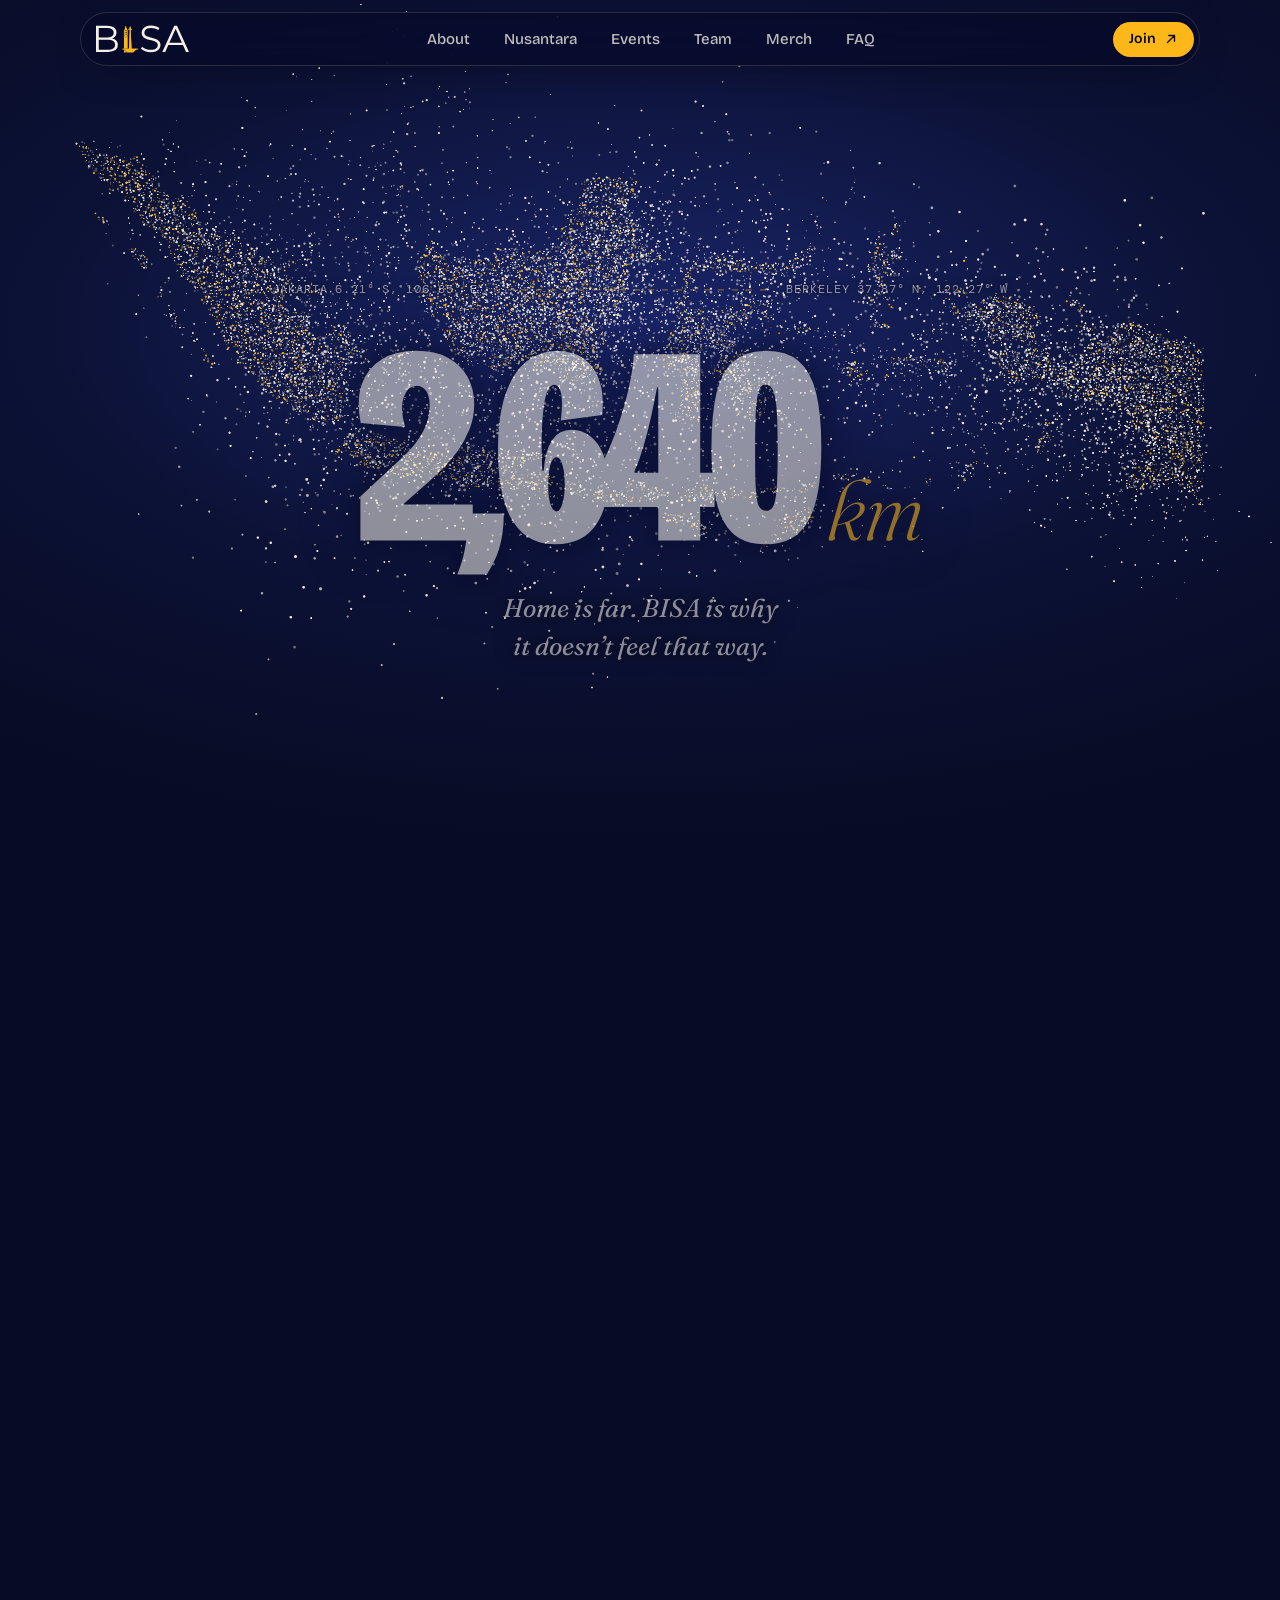
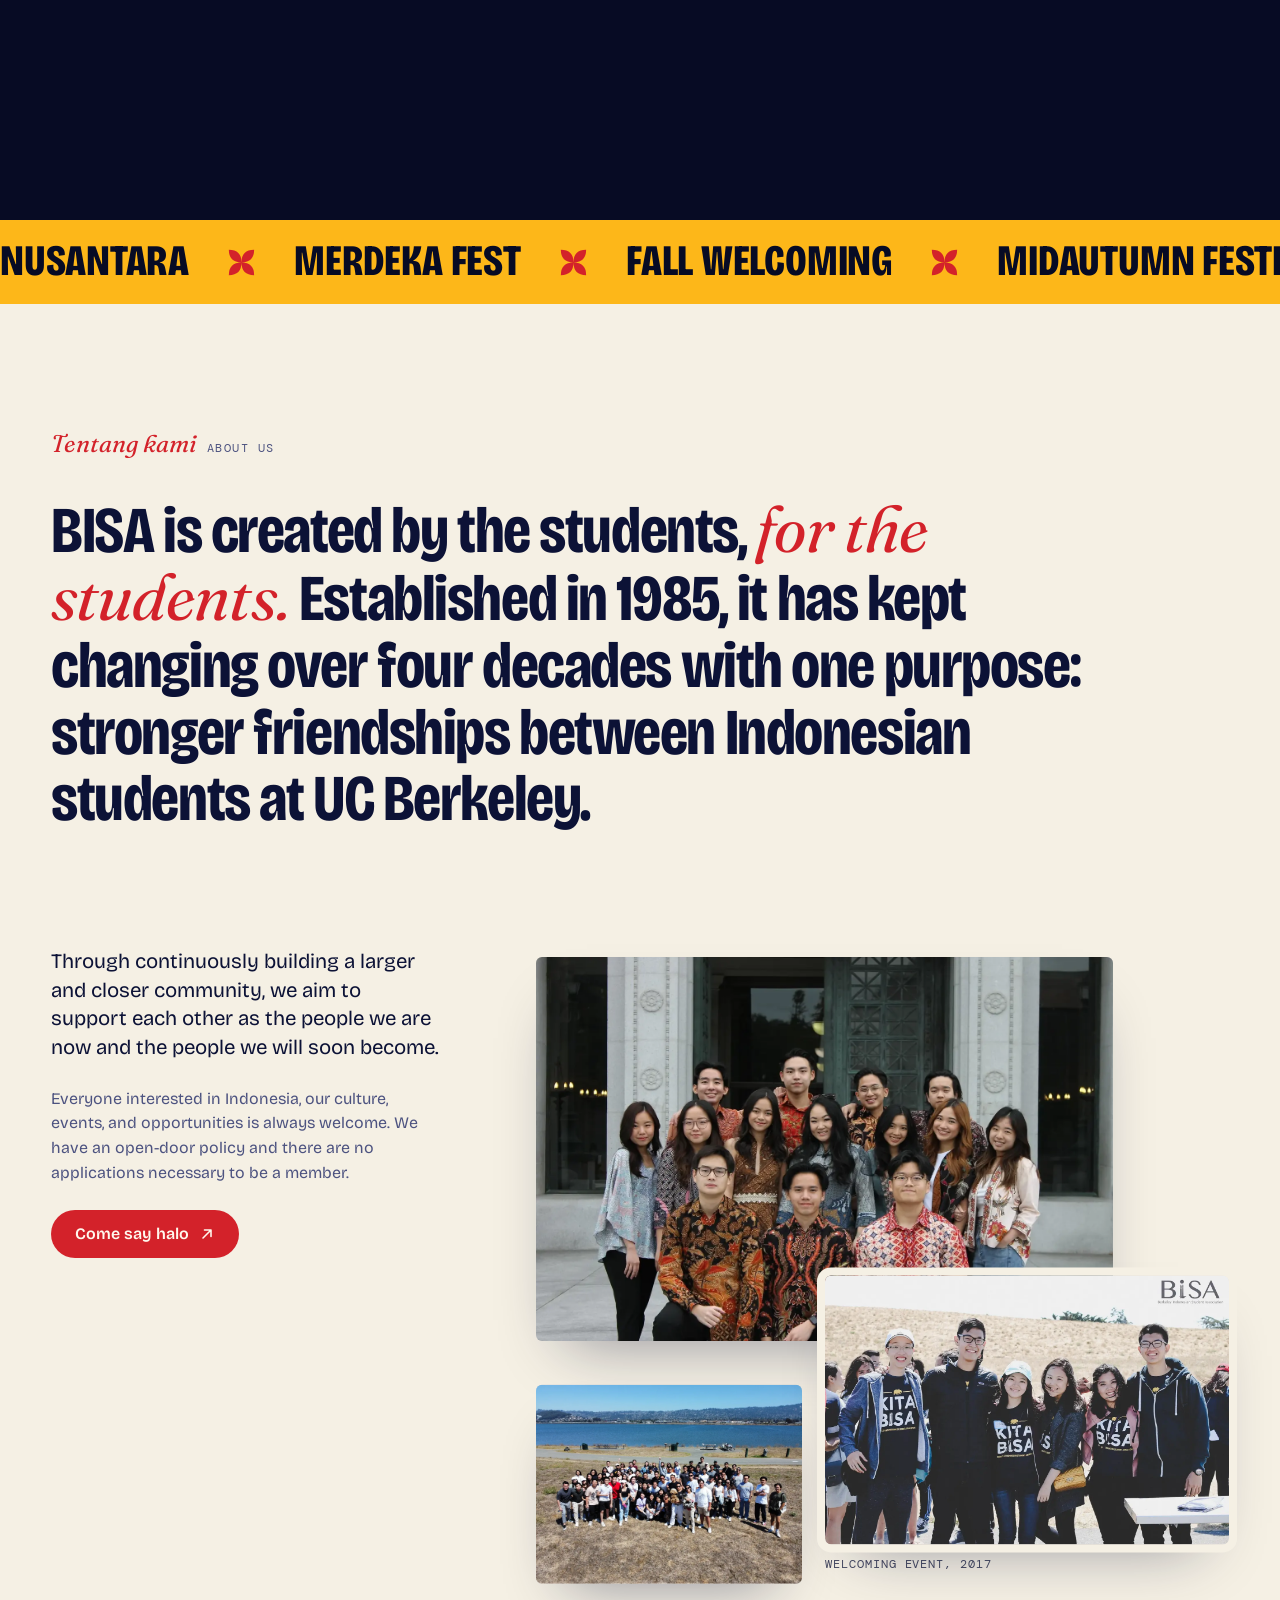
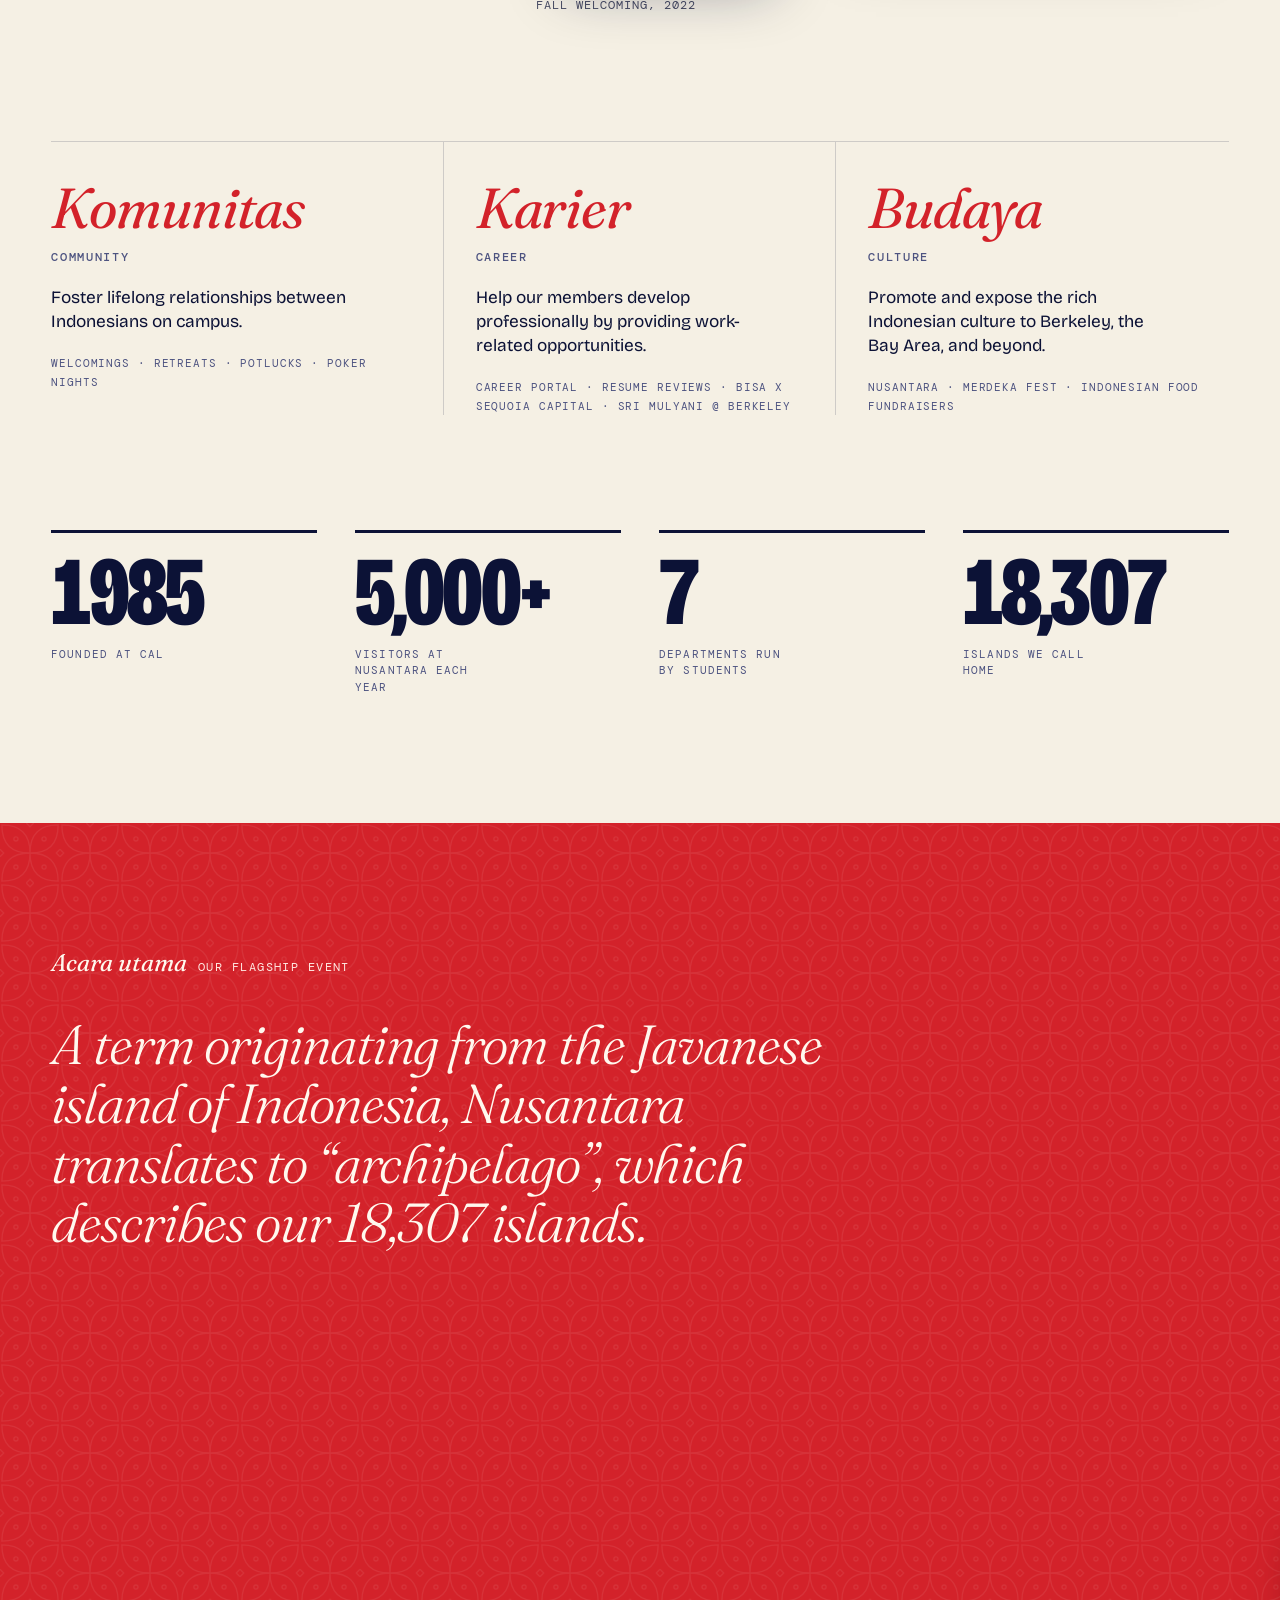
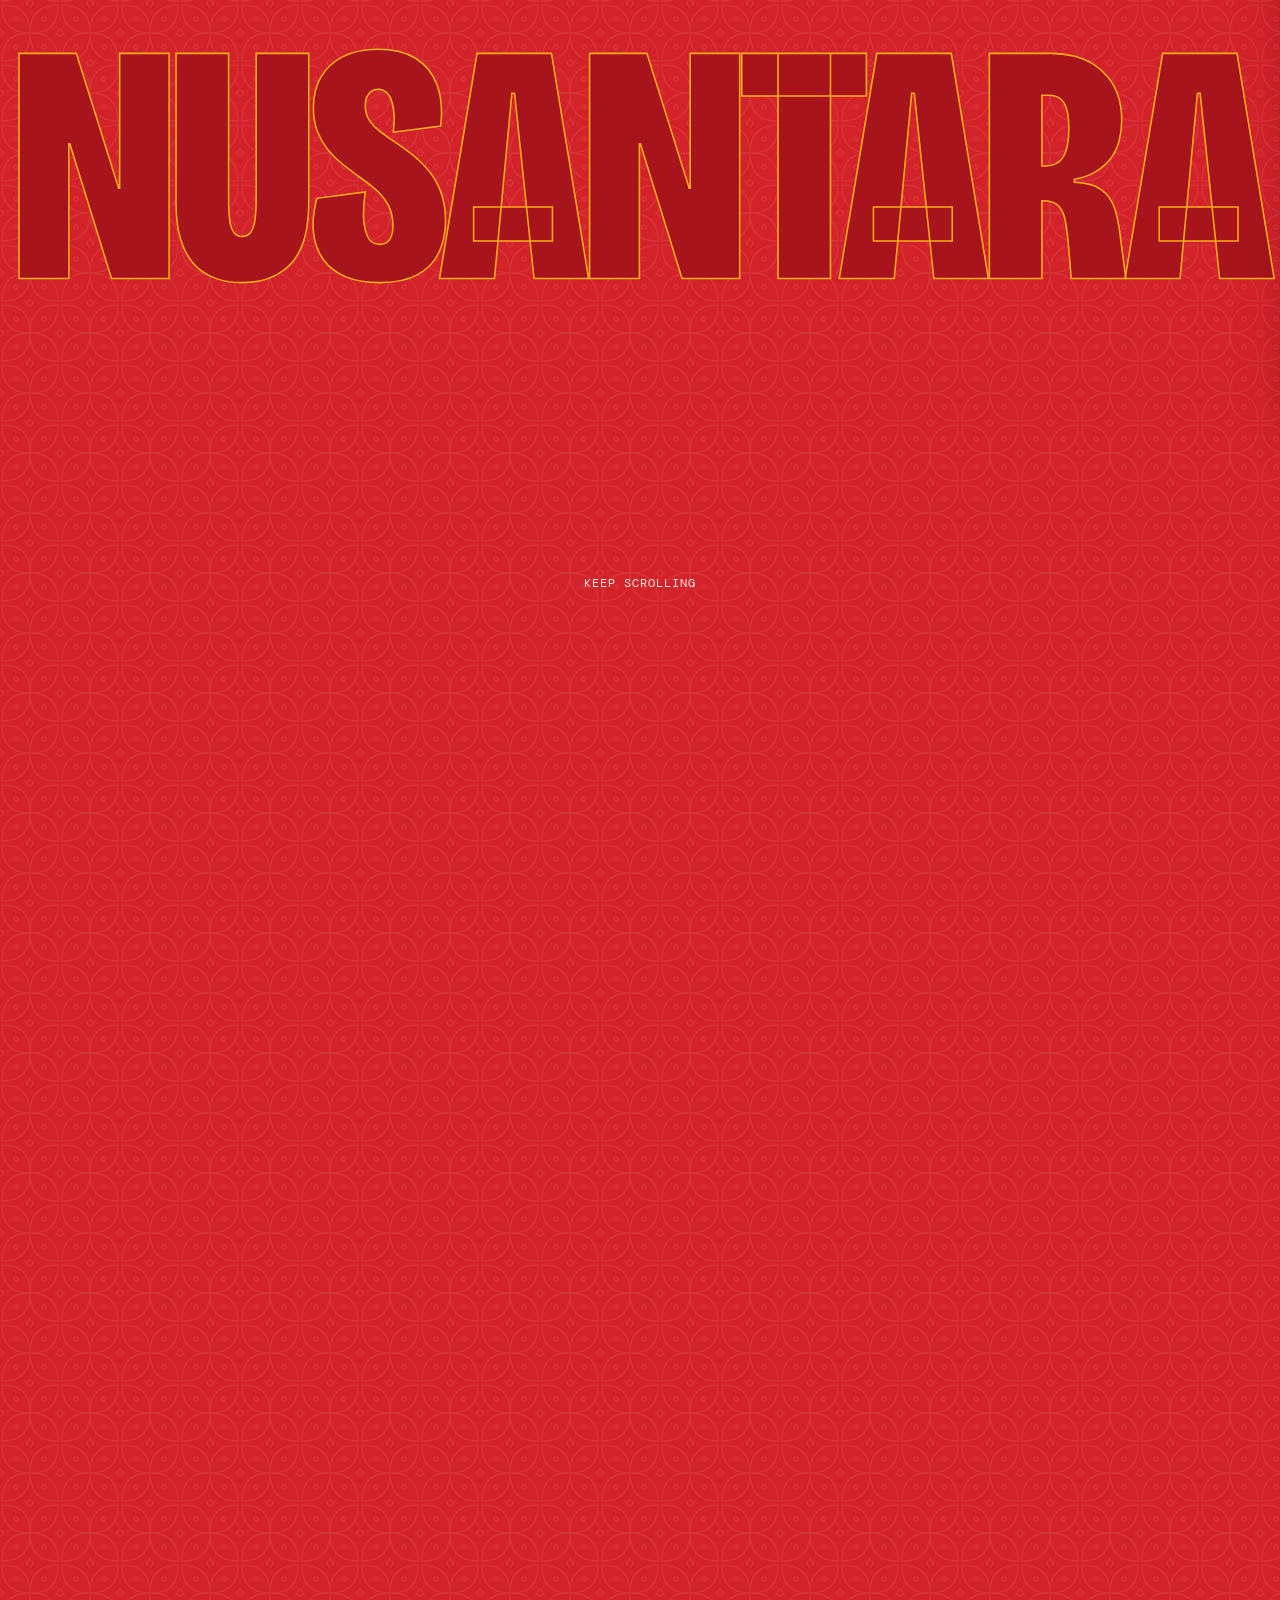
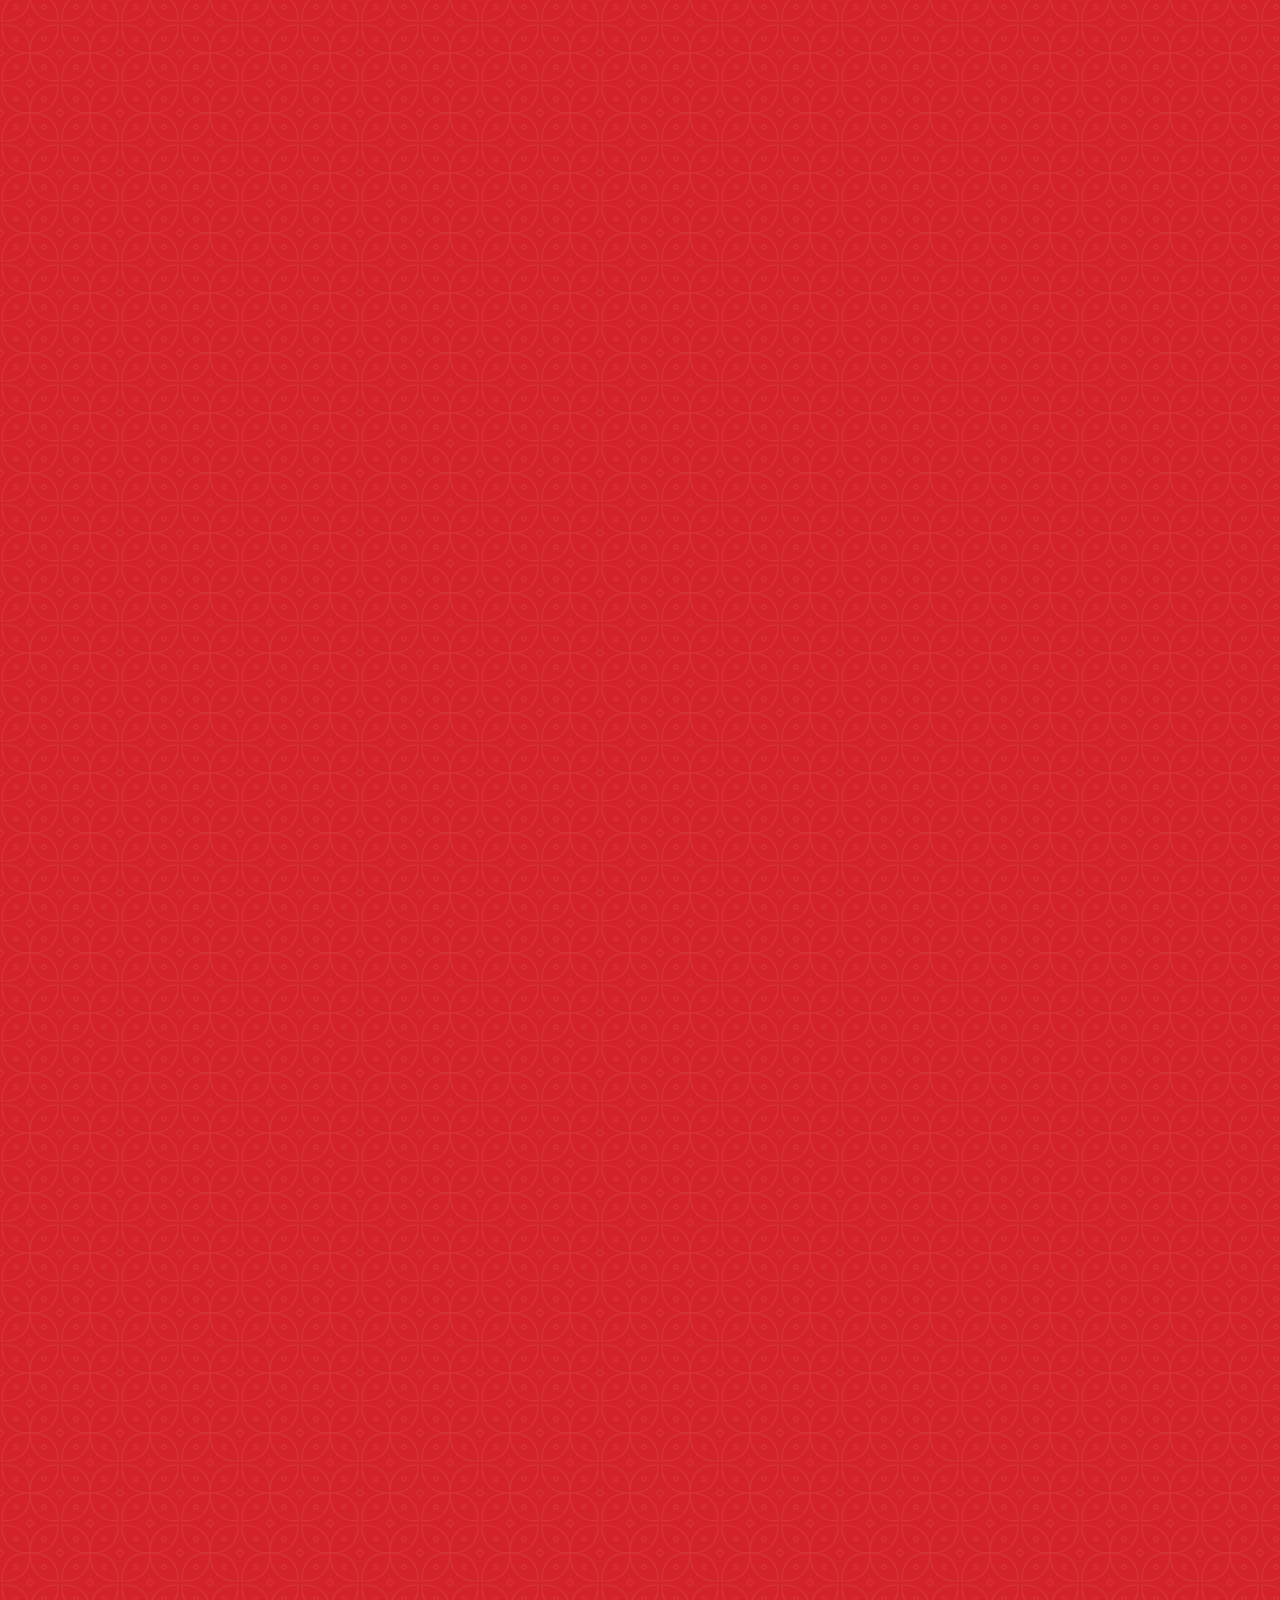
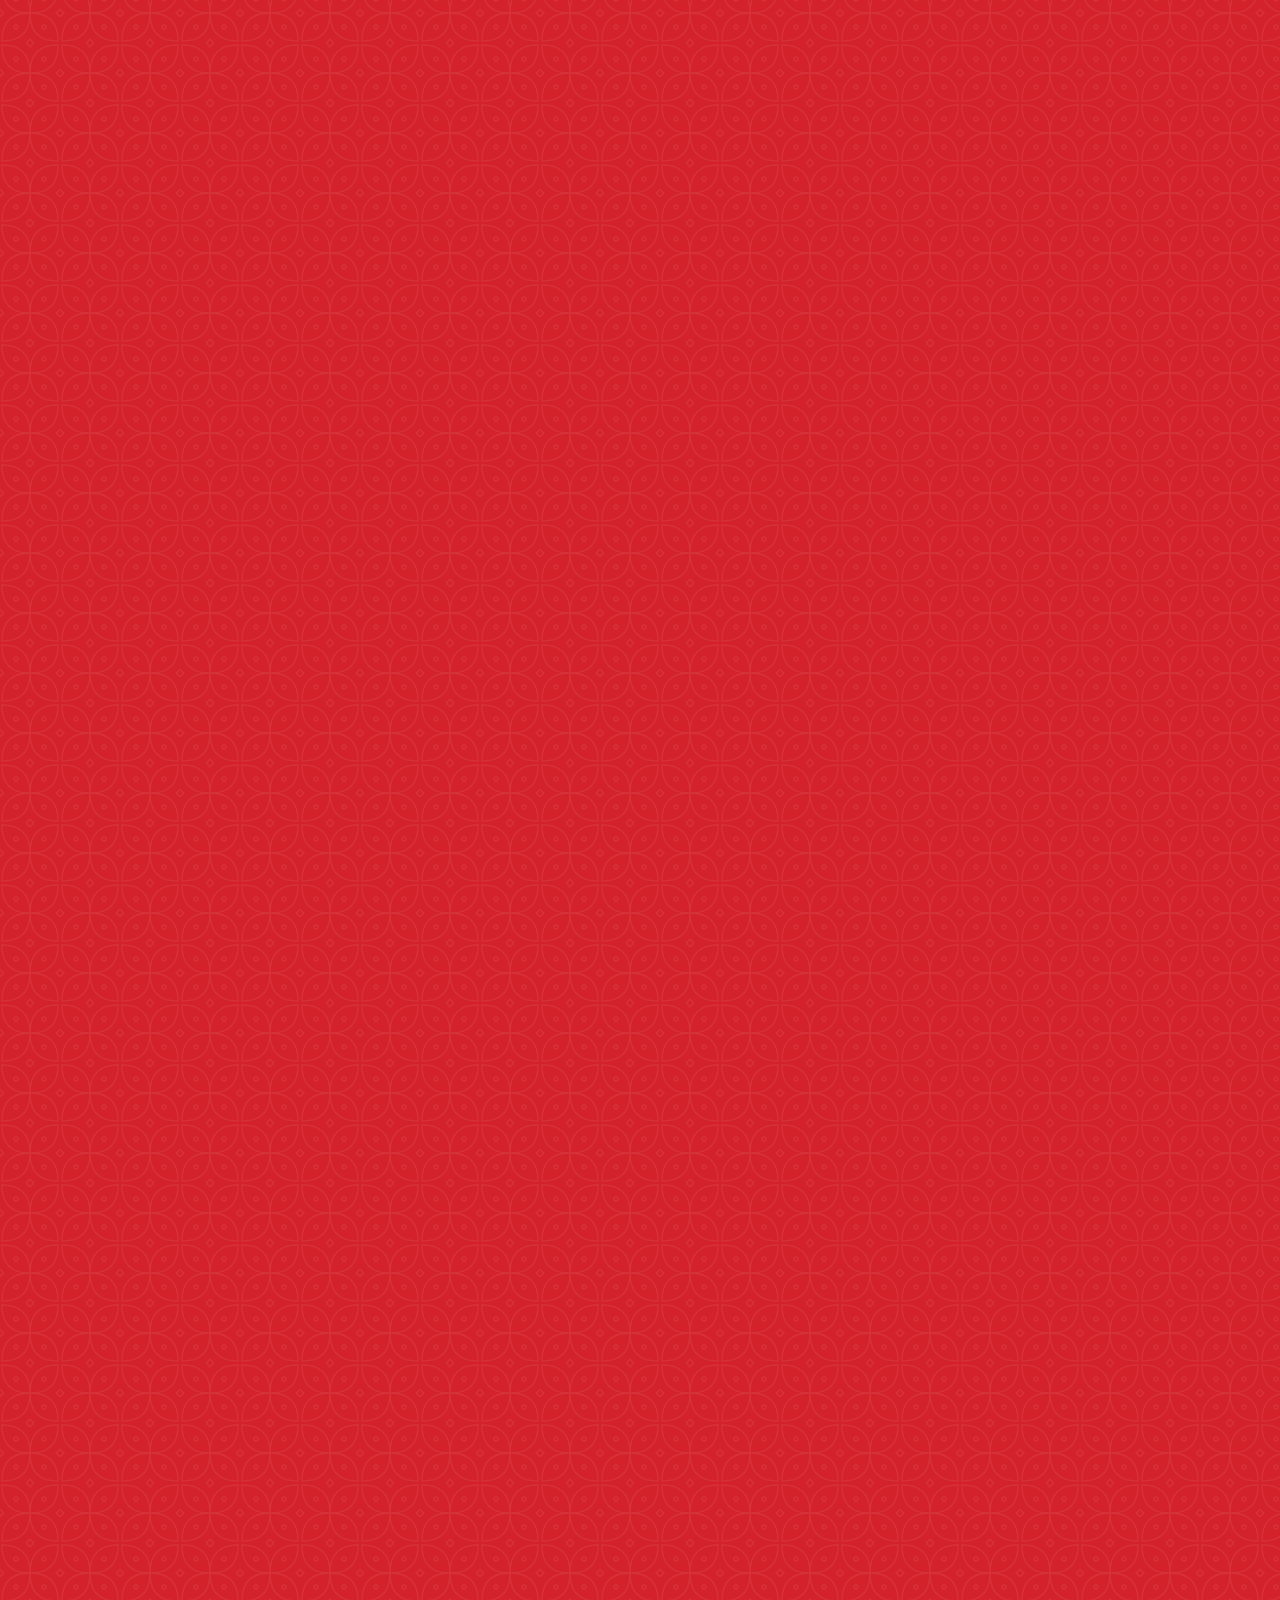
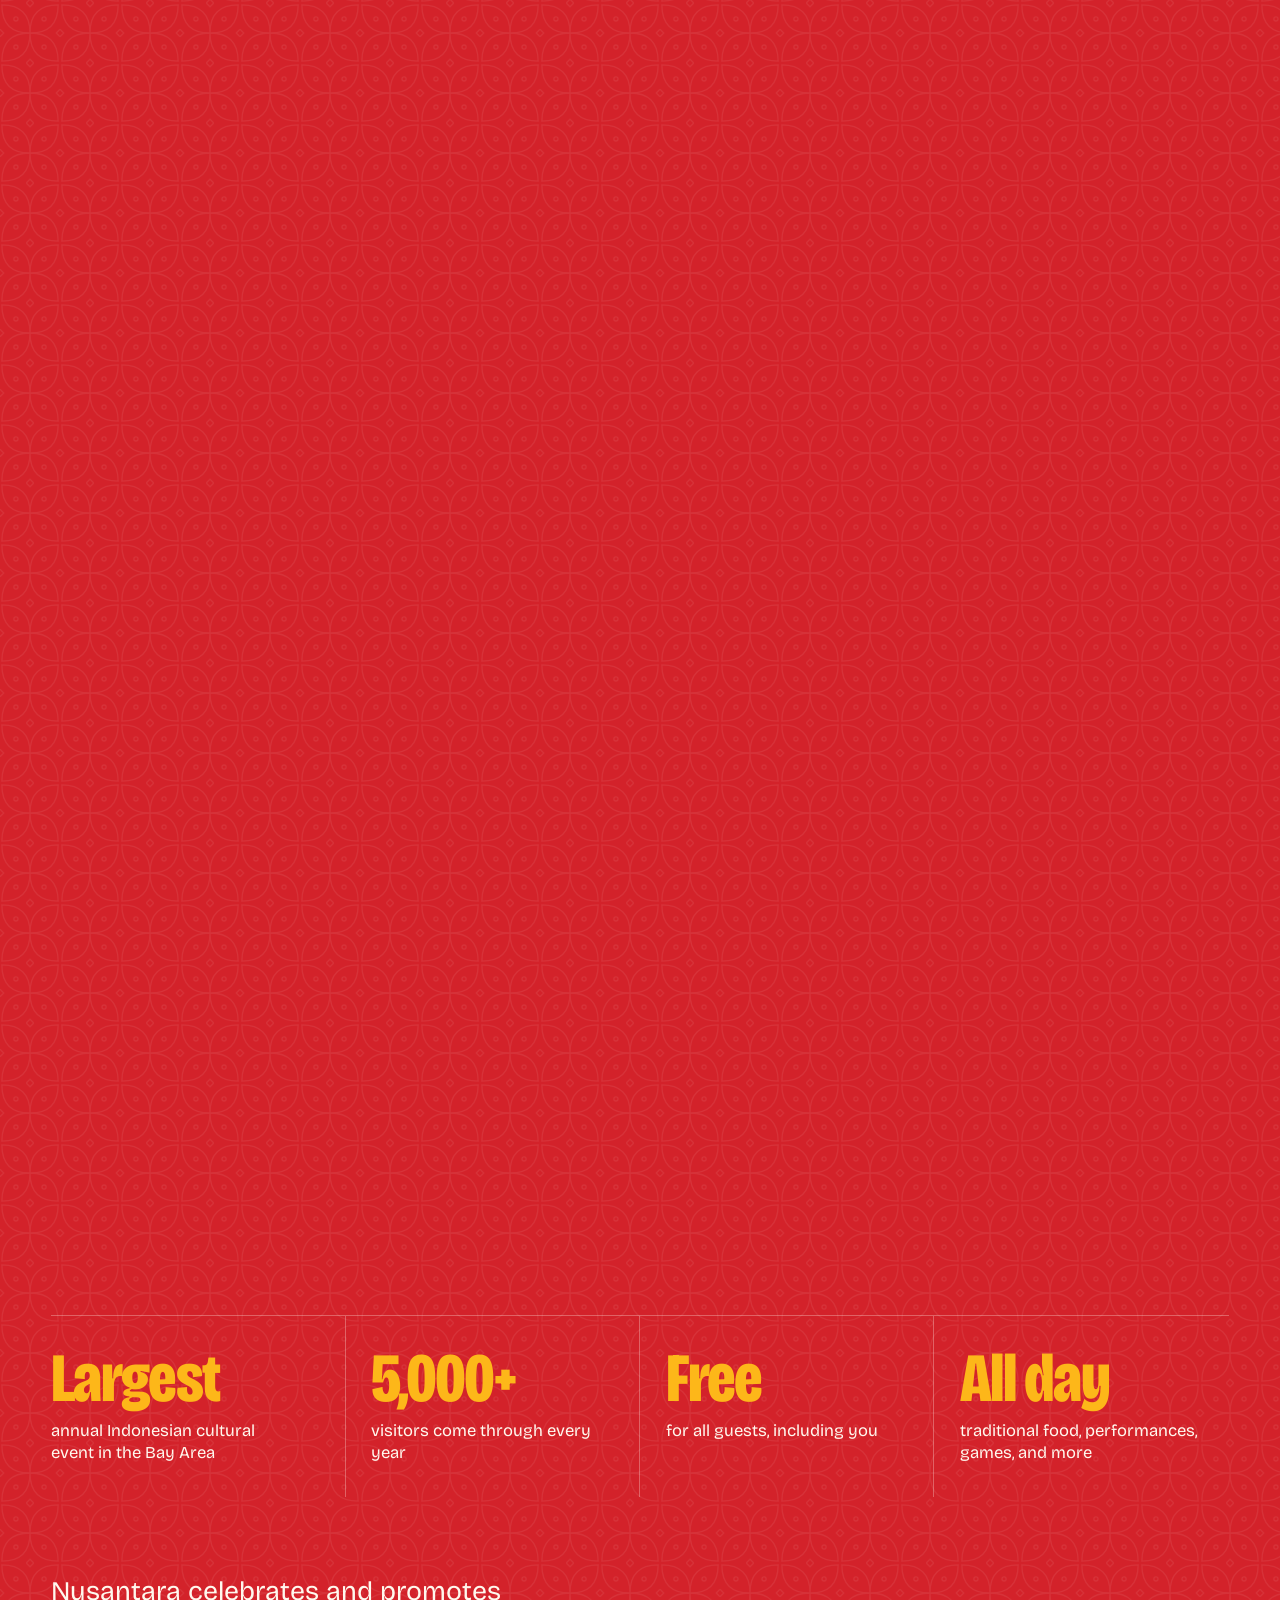
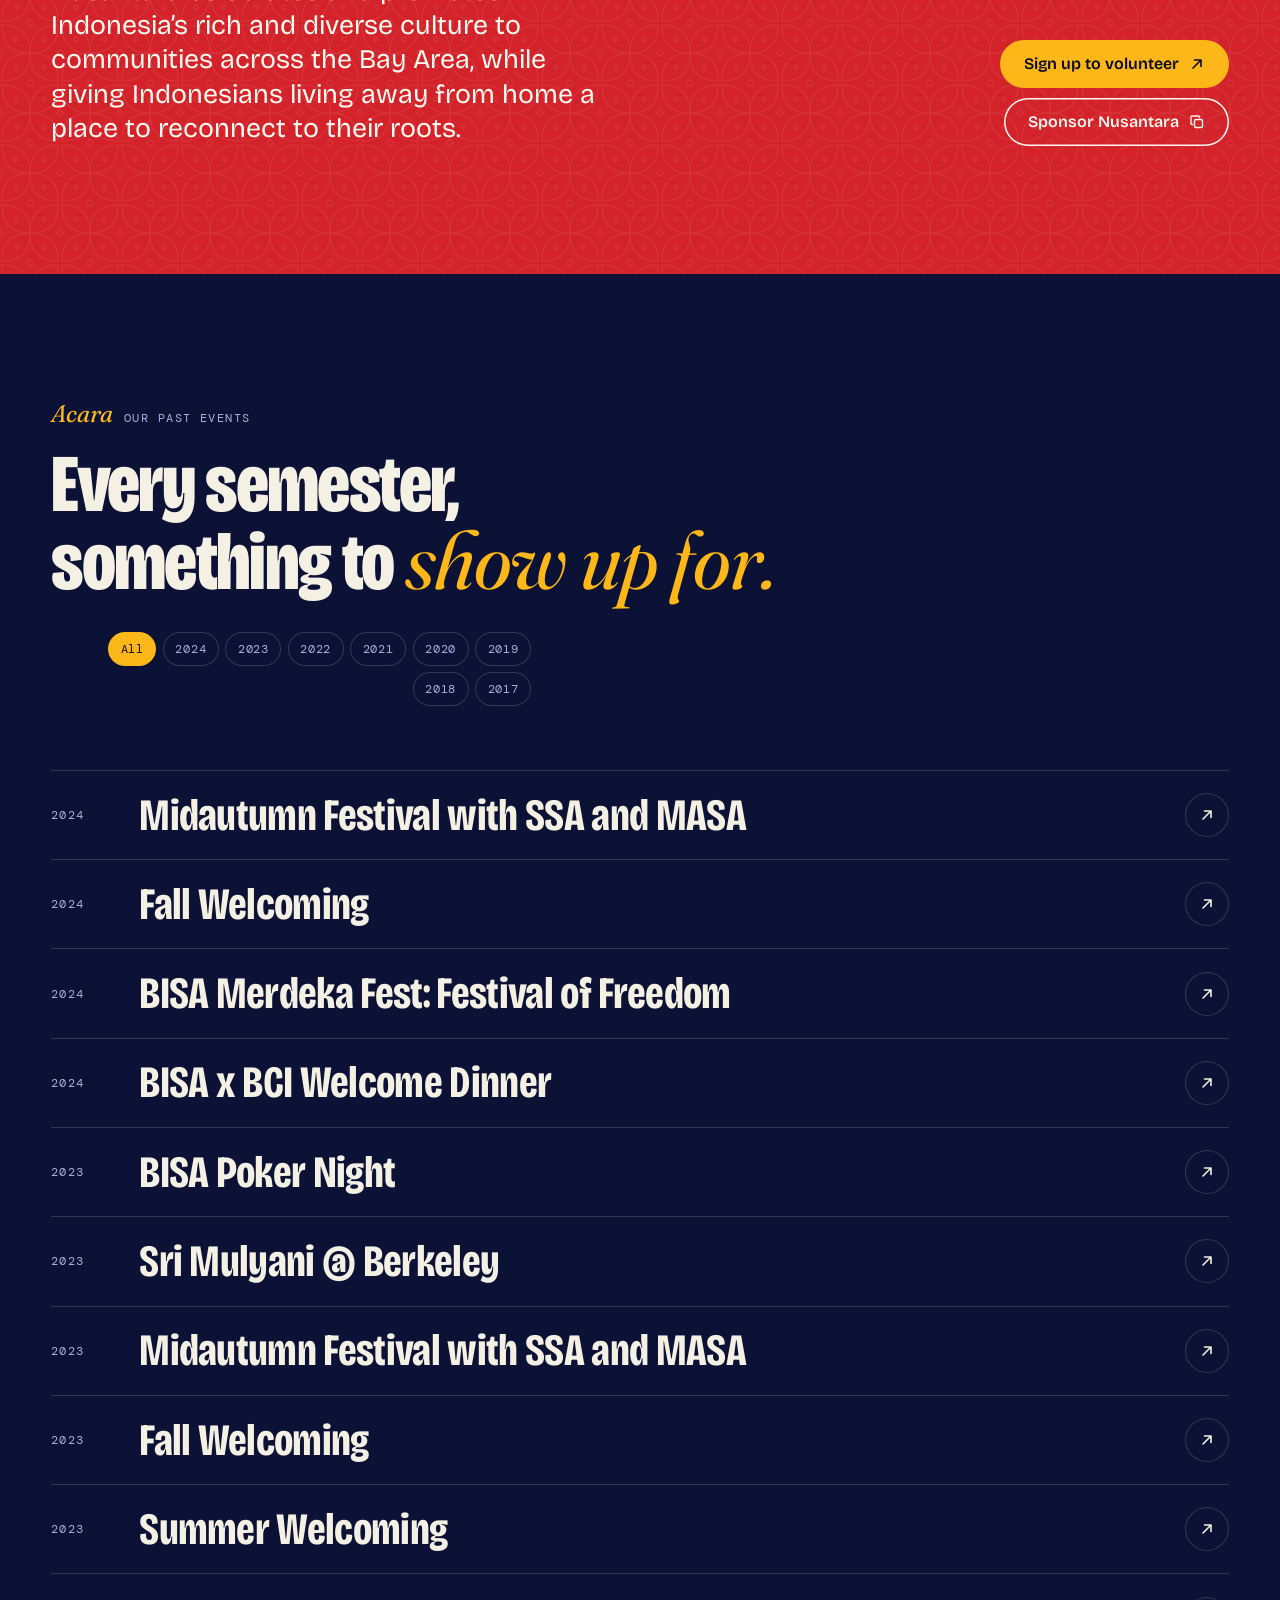
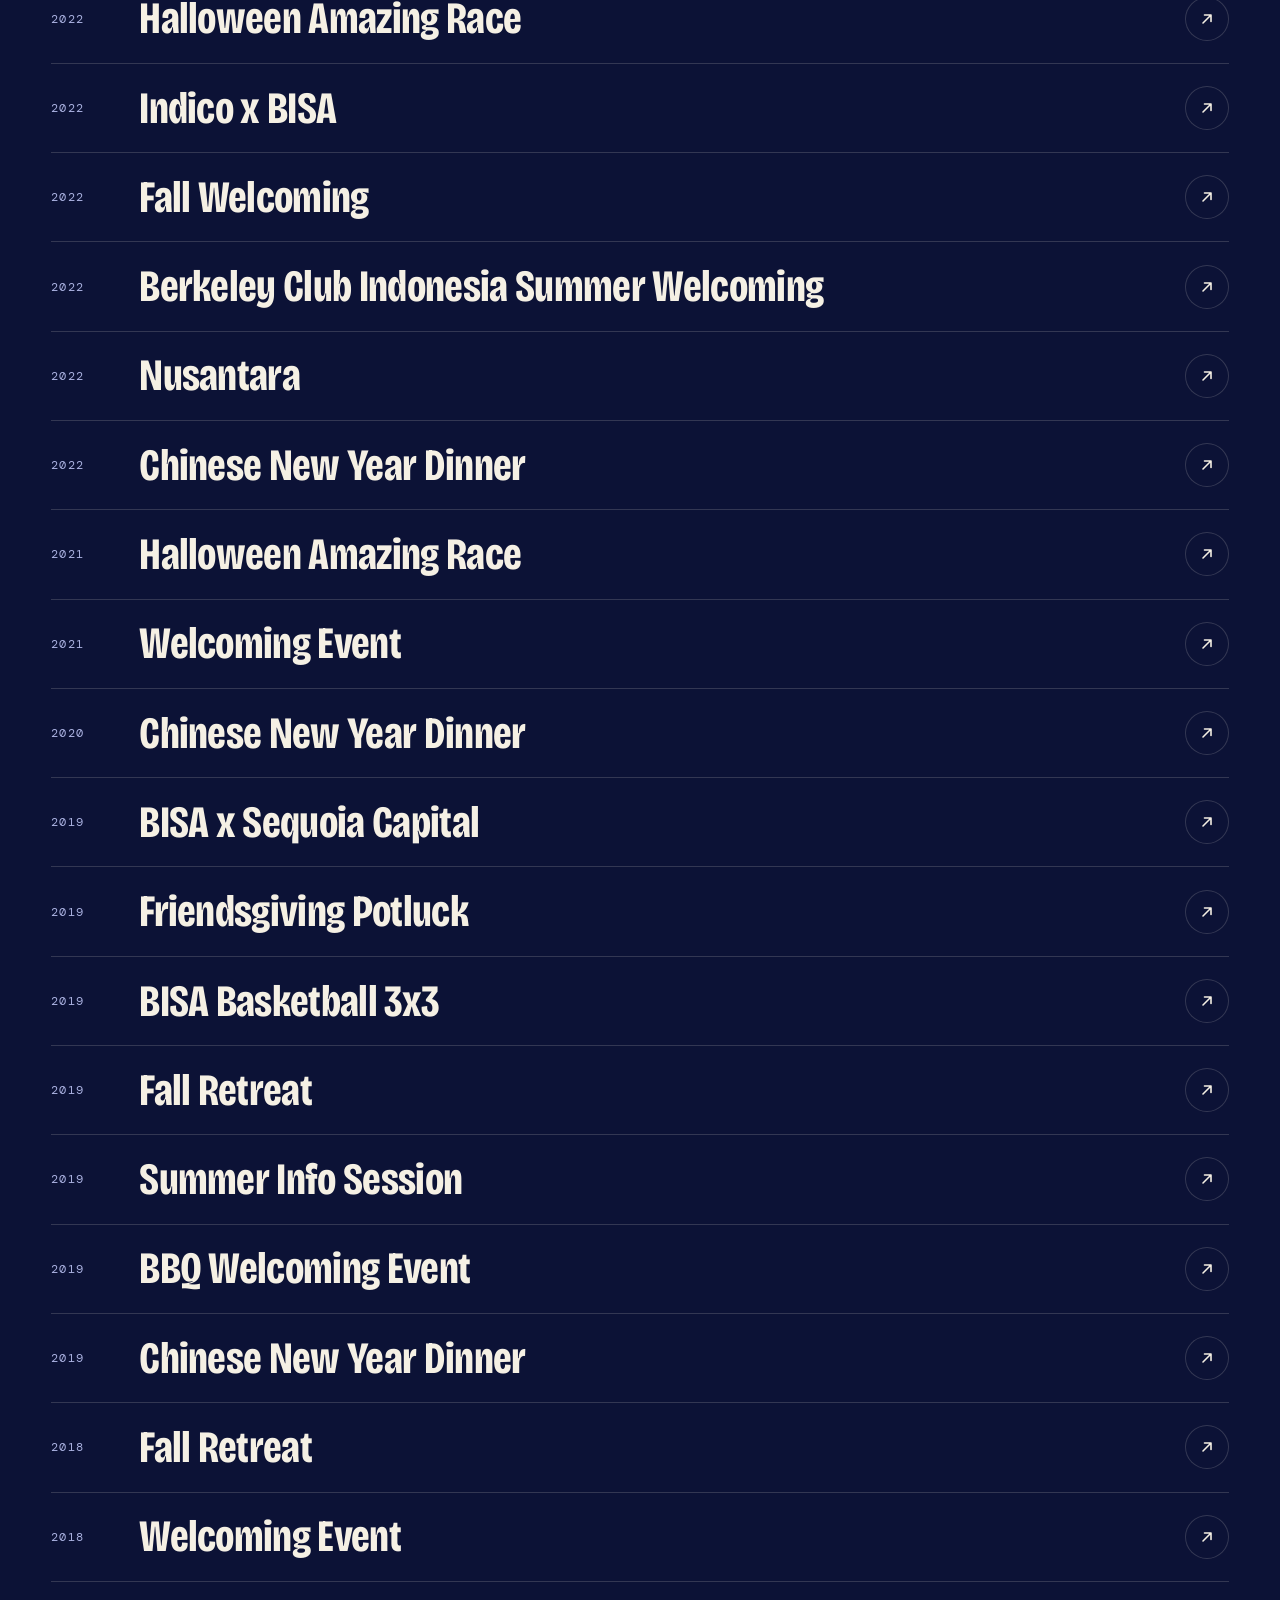
==== commit fc888d45: "Use a SCROLL label with a small arrow as the phone scroll cue" ====
--- a/index.html
+++ b/index.html
@@ -75,6 +75,7 @@
         <span class="hero__label" data-lon="121.4" data-lat="3.4">Sulawesi</span>
         <span class="hero__label" data-lon="127.6" data-lat="-5.9" data-wide>Maluku</span>
         <span class="hero__label" data-lon="137.6" data-lat="-0.4">Papua</span>
+        <span class="hero__label hero__label--pin" data-lon="106.85" data-lat="-6.21">Jakarta</span>
       </div>
 
       <div class="hero__panel hero__panel--1">
--- a/assets/css/site.css
+++ b/assets/css/site.css
@@ -123,6 +123,10 @@
 .hero__canvas{position:absolute;inset:0;width:100%;height:100%;display:block}
 .hero__labels{position:absolute;inset:0;pointer-events:none}
 .hero__label{position:absolute;left:0;top:0;transform:translate(-50%,-50%);font-family:var(--font-mono);font-size:.625rem;line-height:1;letter-spacing:.18em;text-transform:uppercase;color:var(--nila-300);white-space:nowrap;opacity:0;animation:fadein 1.2s 2.4s forwards}
+.hero__label--pin{color:var(--emas);transform:translateY(-50%);padding-left:1.2rem}
+.hero__label--pin::before,.hero__label--pin::after{content:"";position:absolute;left:-4px;top:50%;margin-top:-4px;width:8px;height:8px;border-radius:50%;background:var(--emas)}
+.hero__label--pin::after{background:none;box-shadow:0 0 0 1.5px var(--emas);animation:ping 2.4s ease-out infinite}
+@keyframes ping{to{transform:scale(4.5);opacity:0}}
 @keyframes fadein{to{opacity:.9}}
 .hero__panel{position:absolute;inset:0;display:grid}
 .hero__panel--2,.hero__panel--3{opacity:0;visibility:hidden}
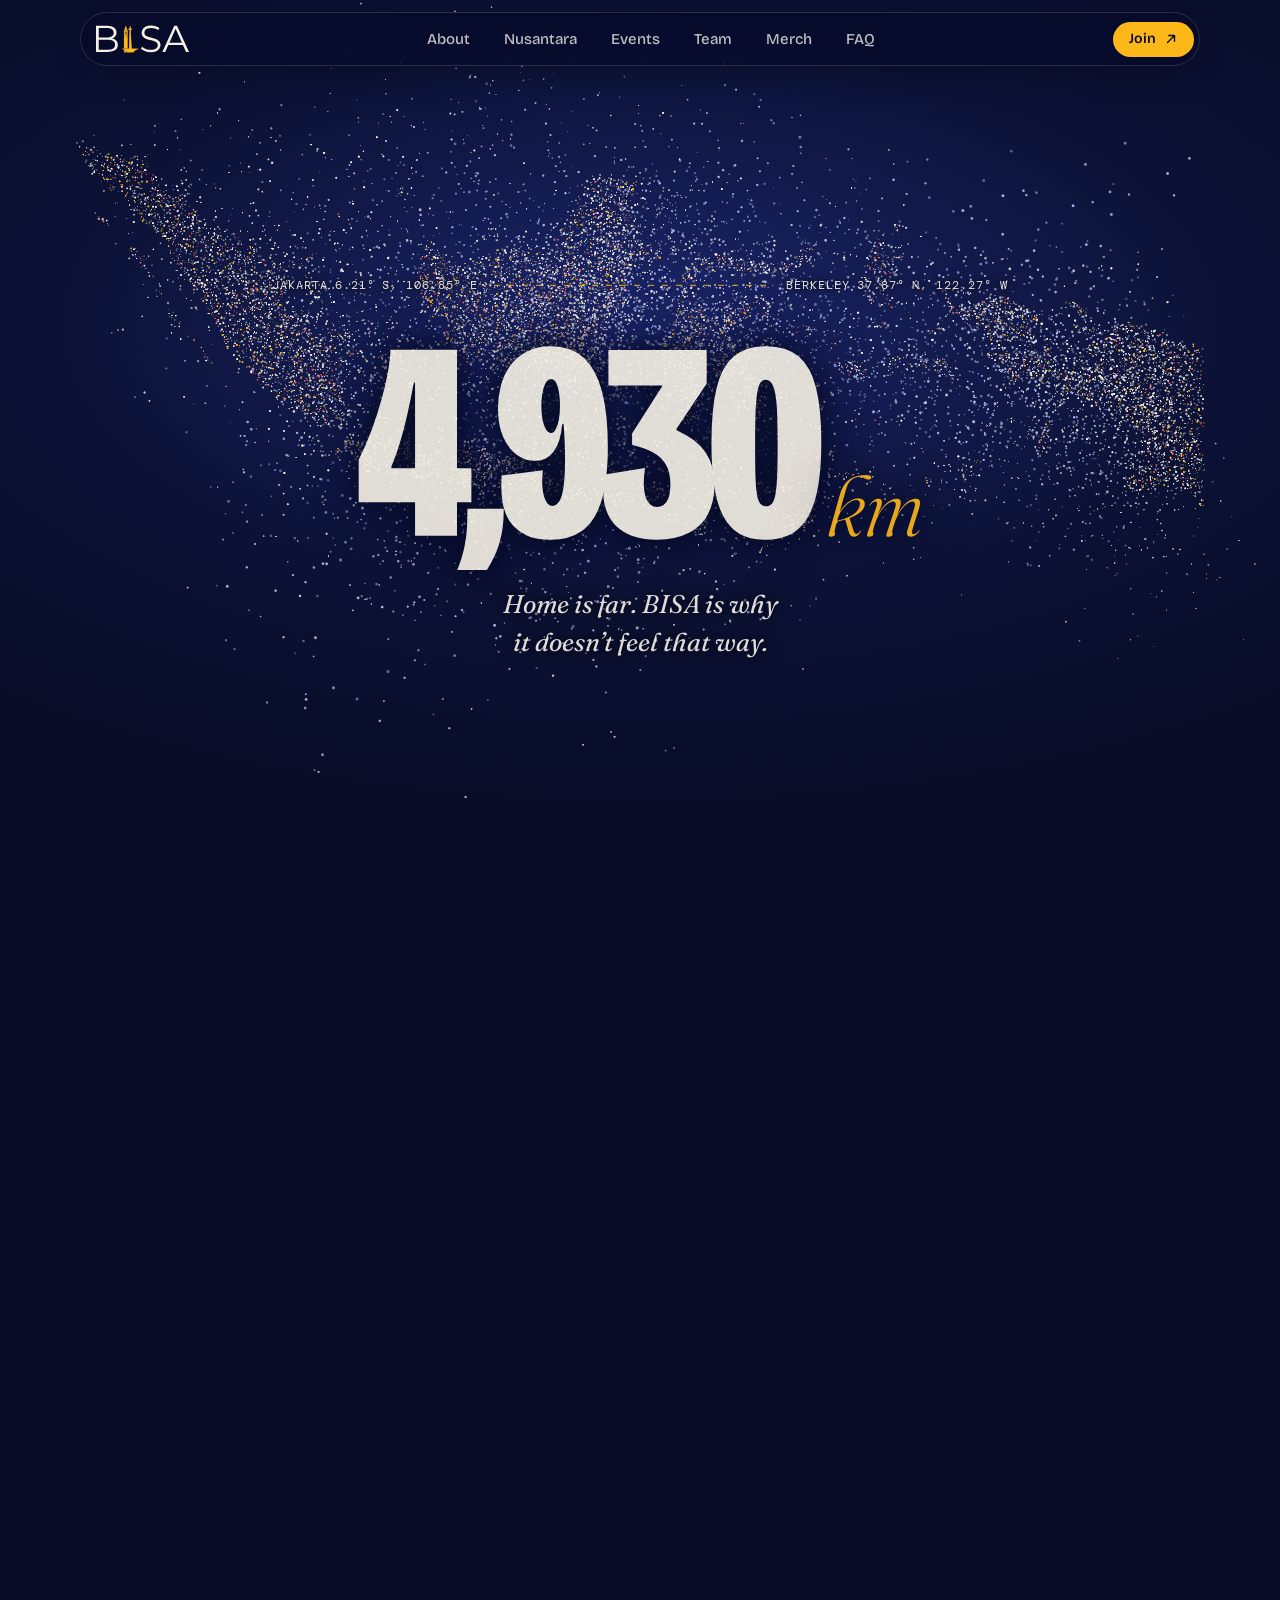
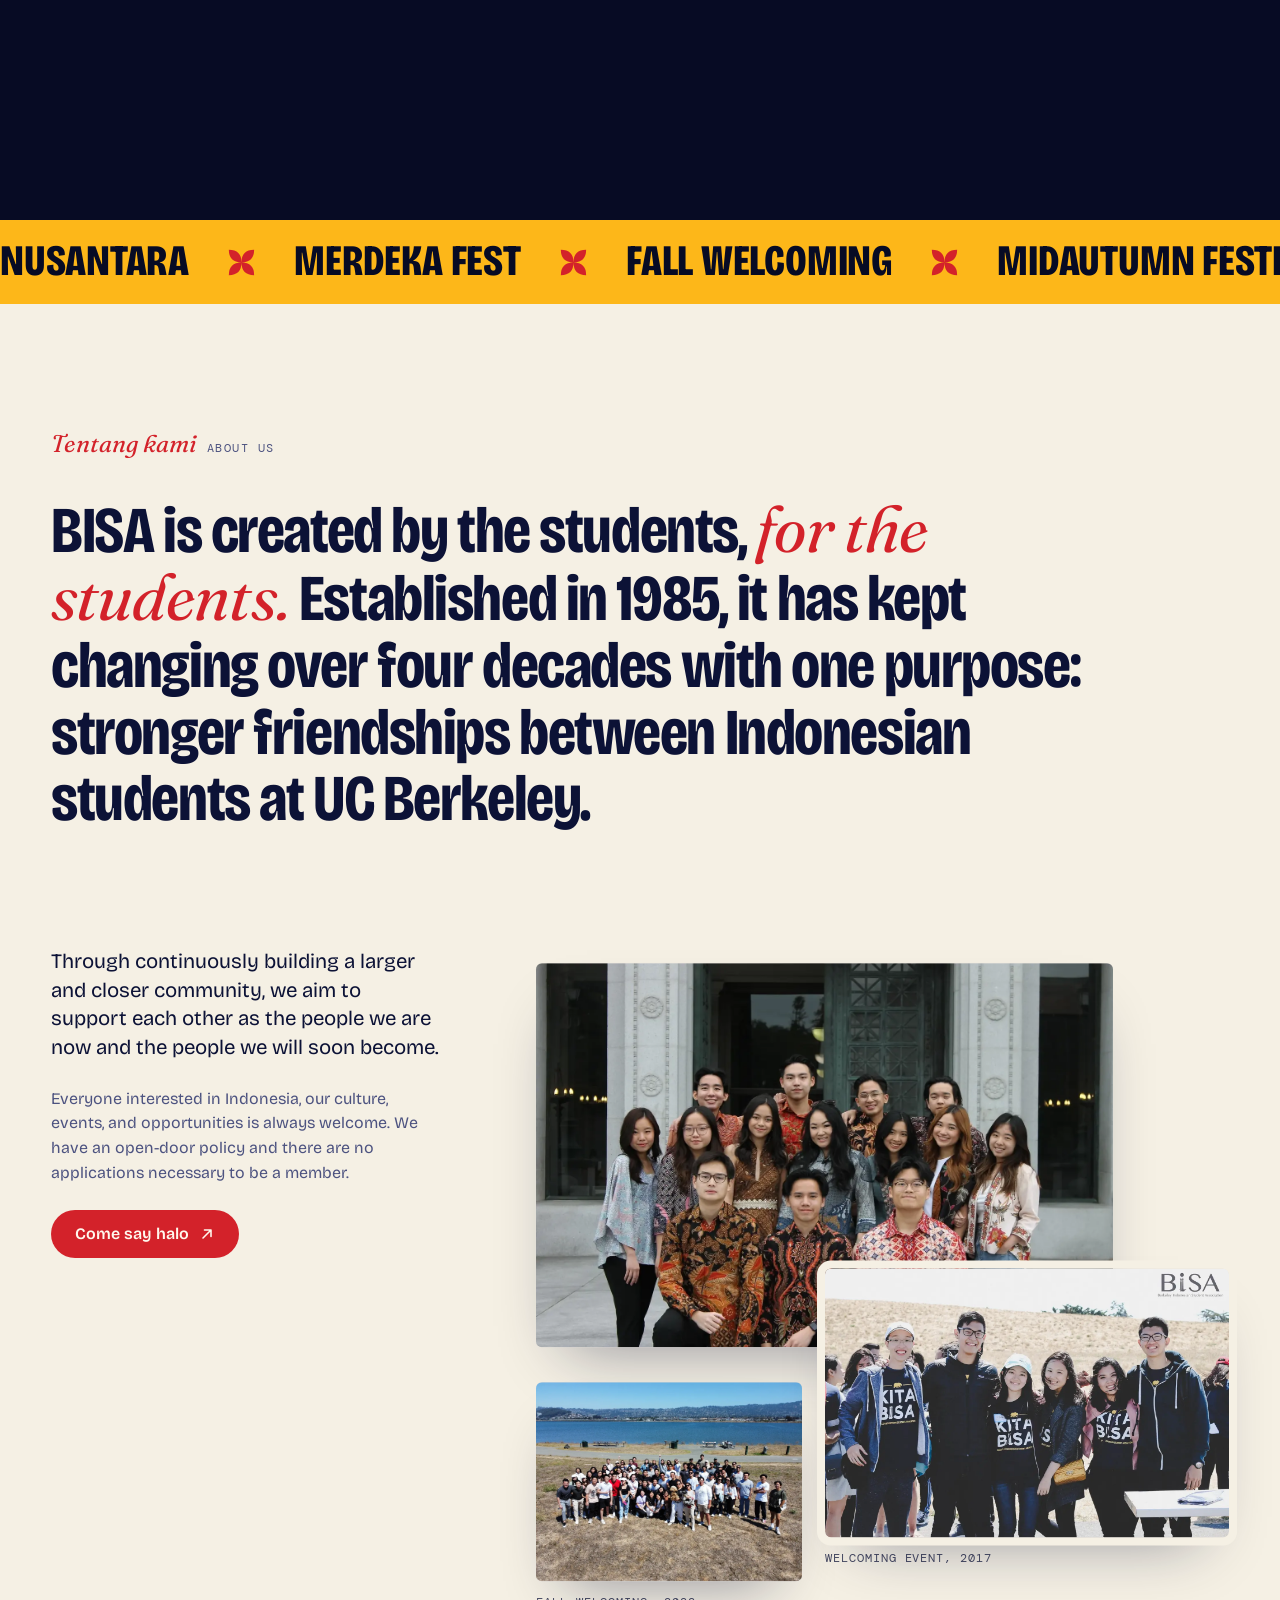
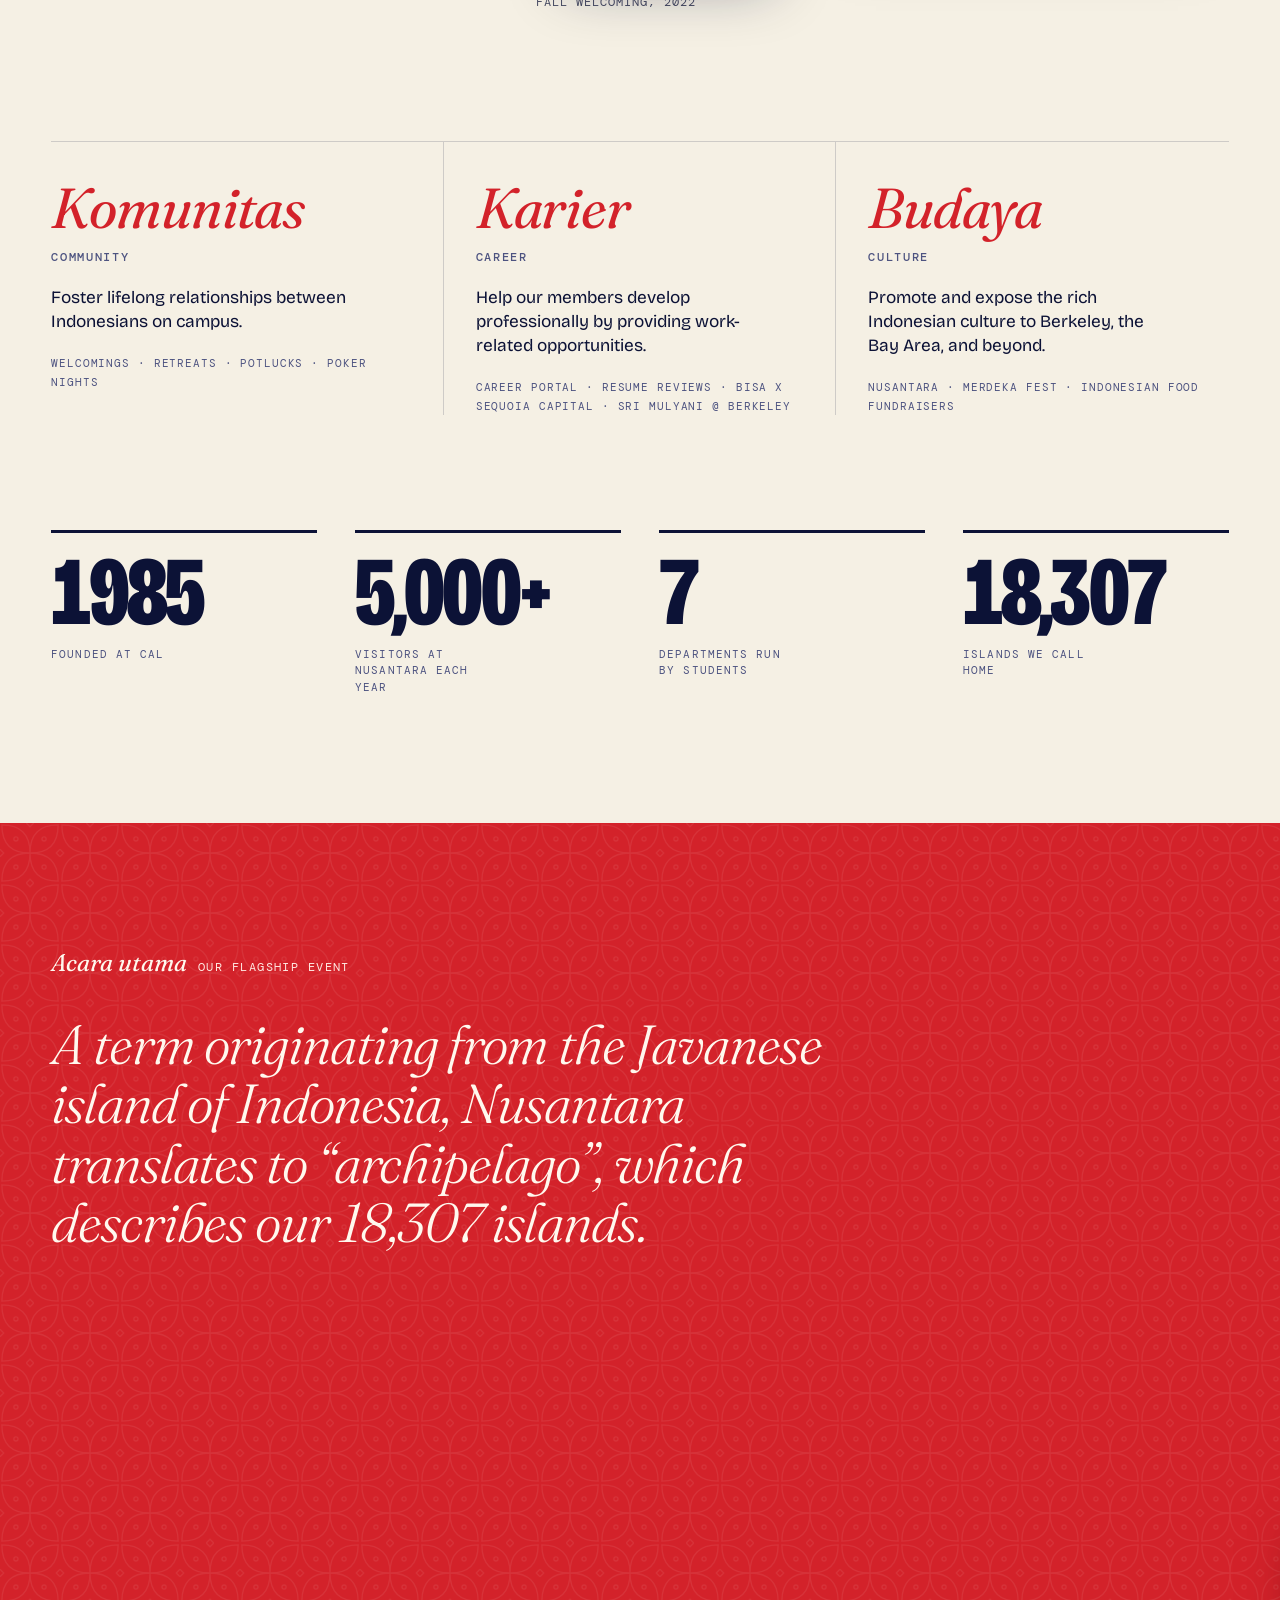
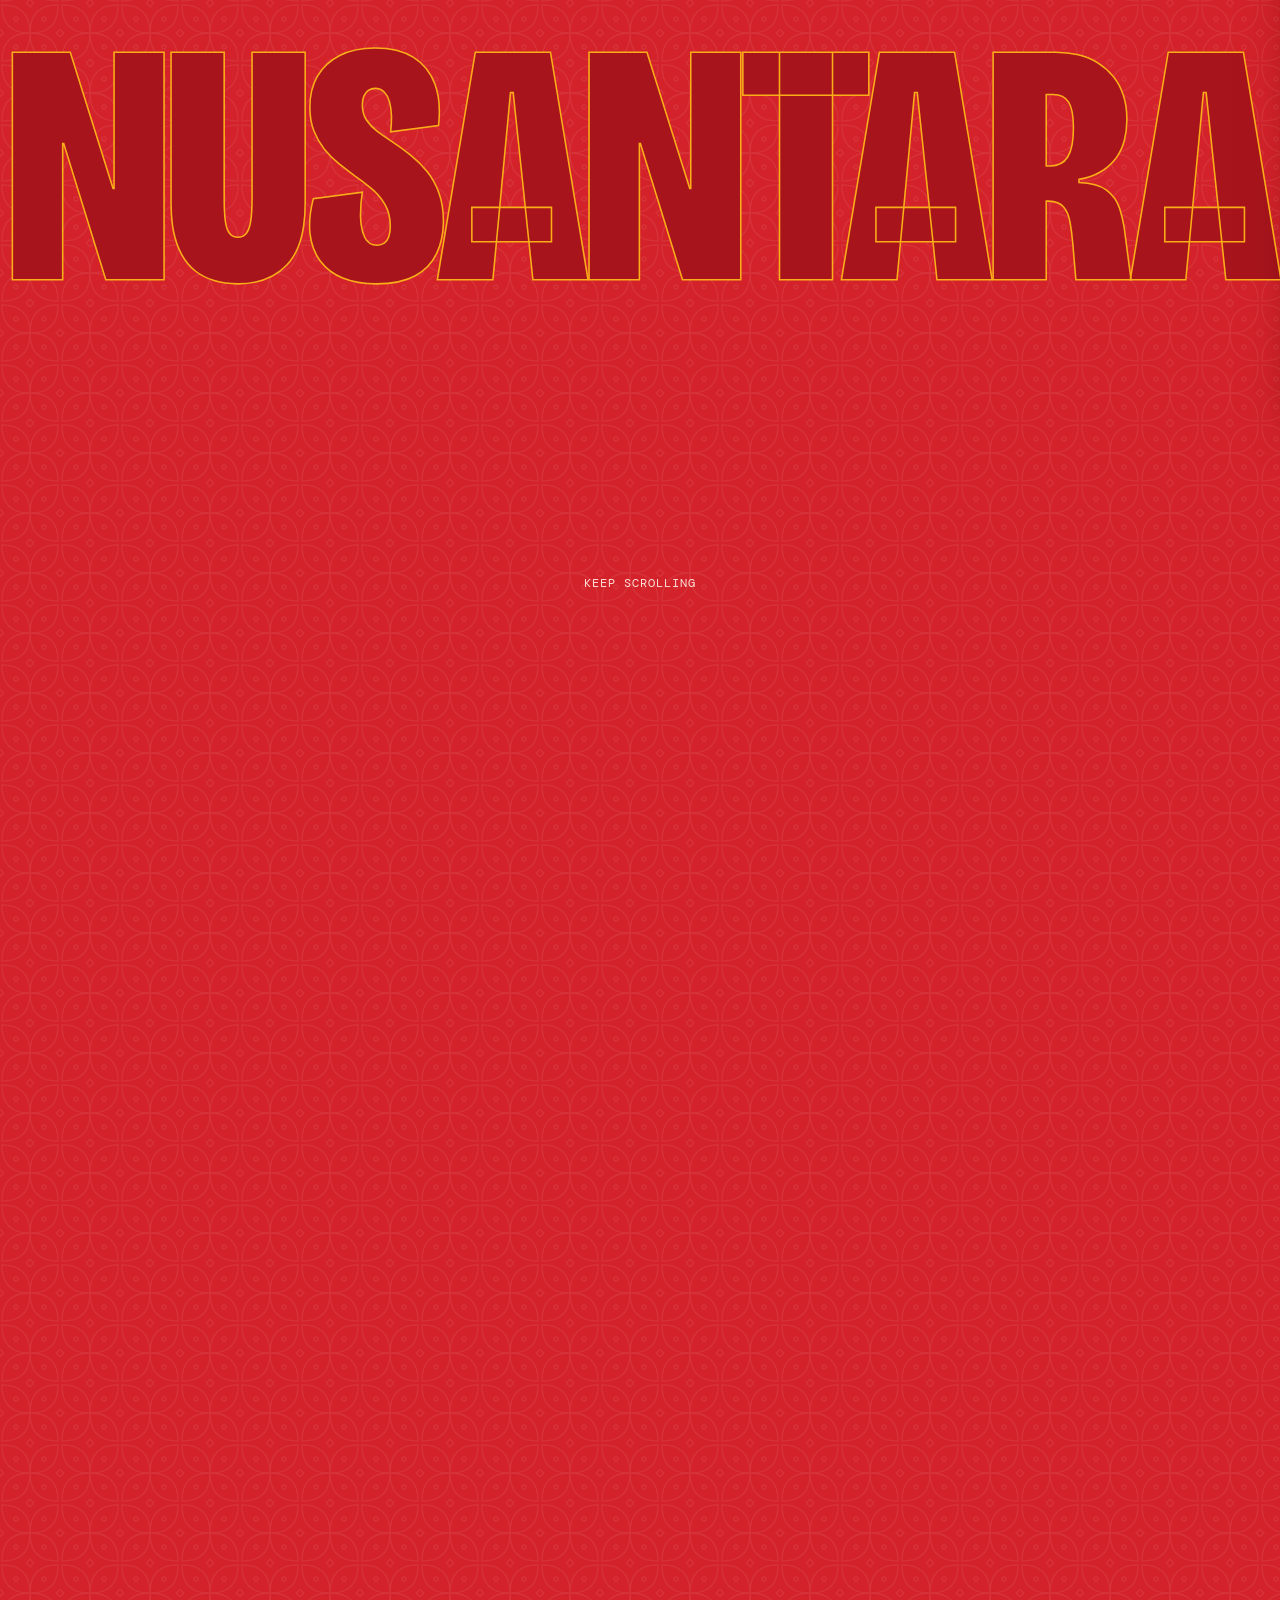
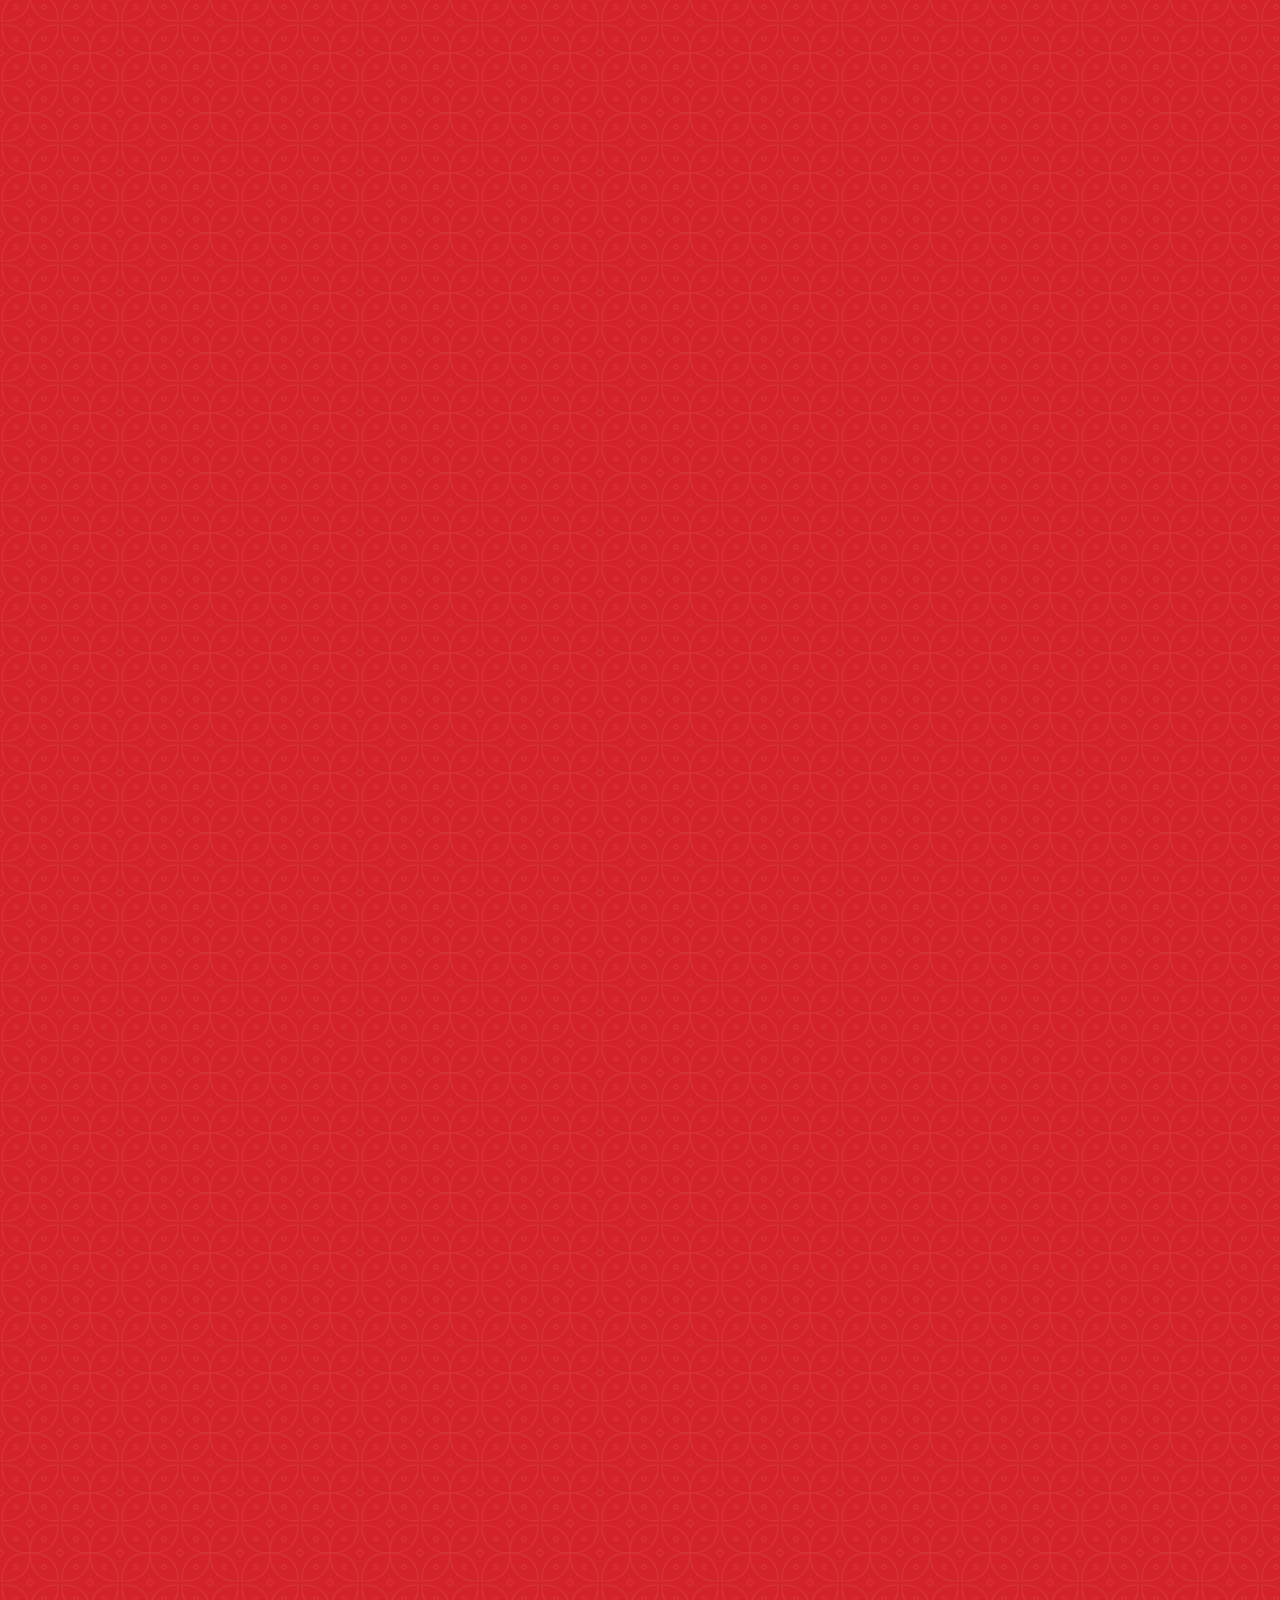
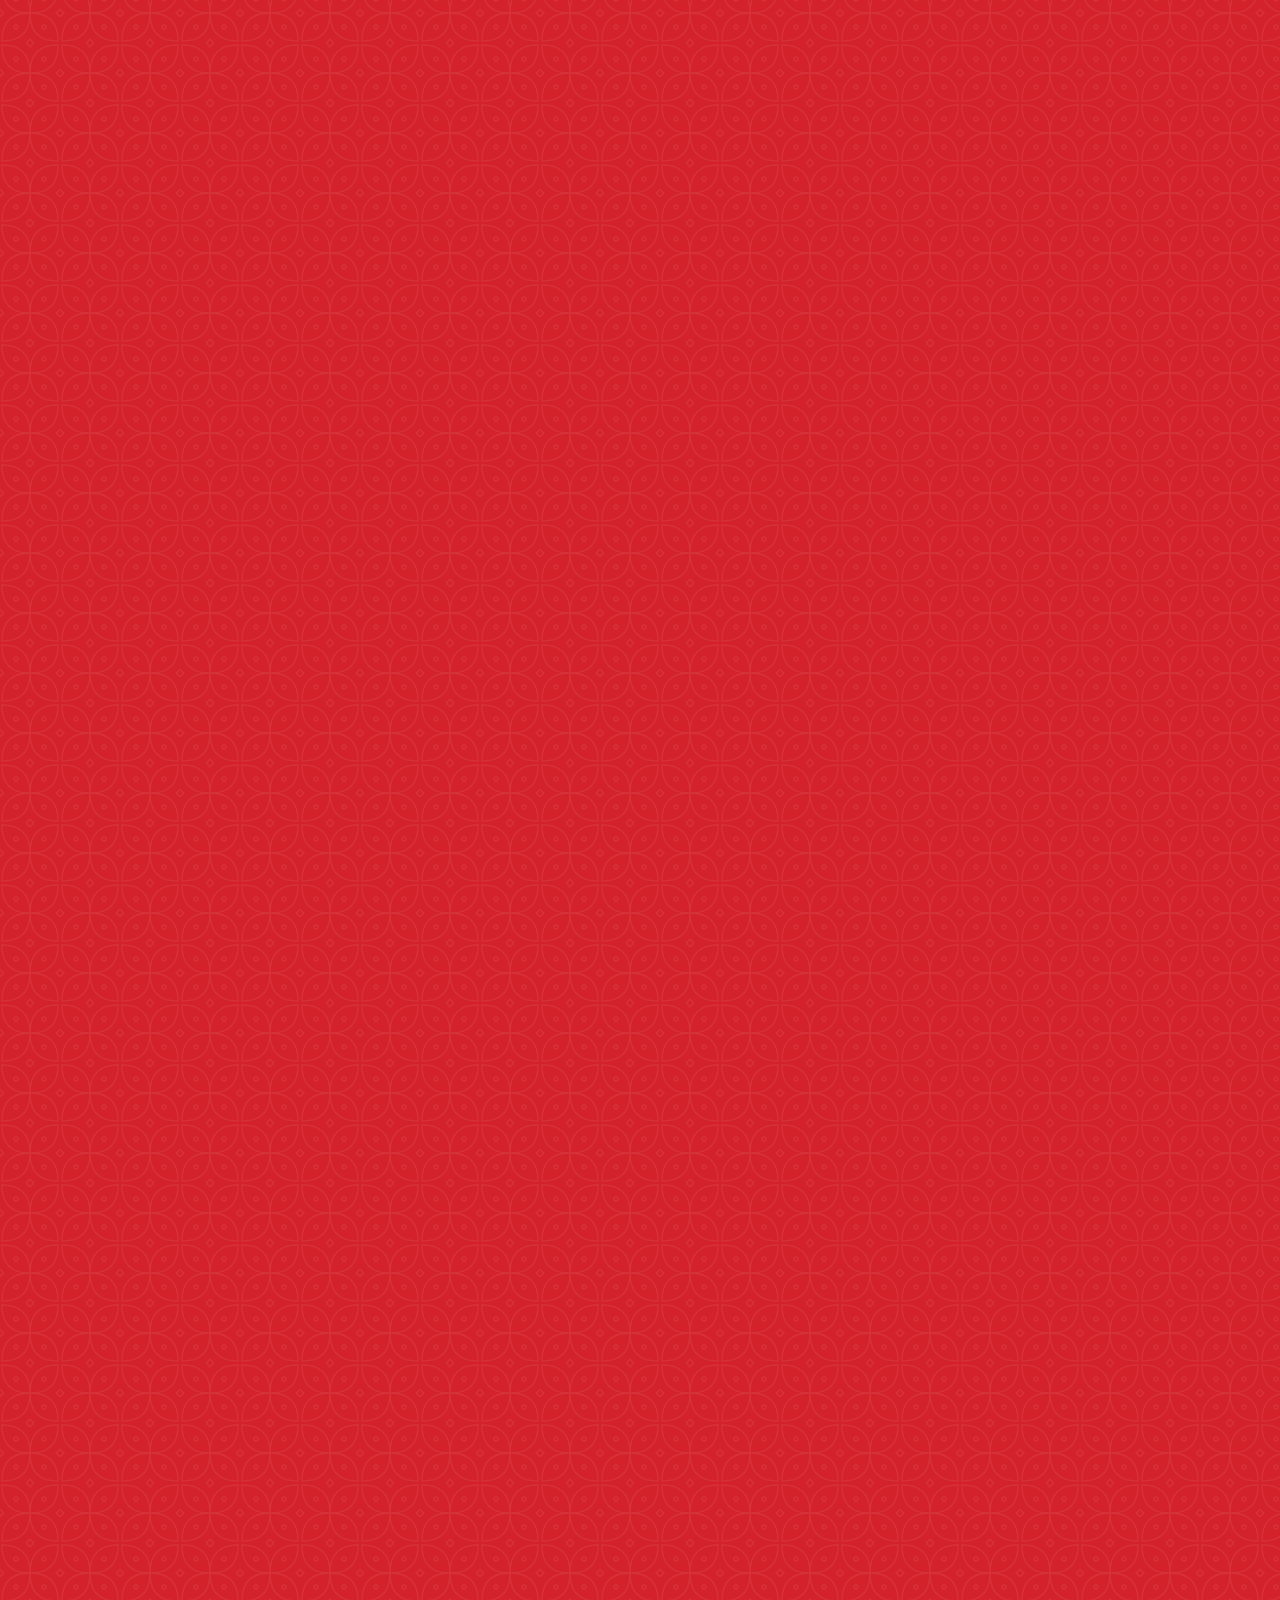
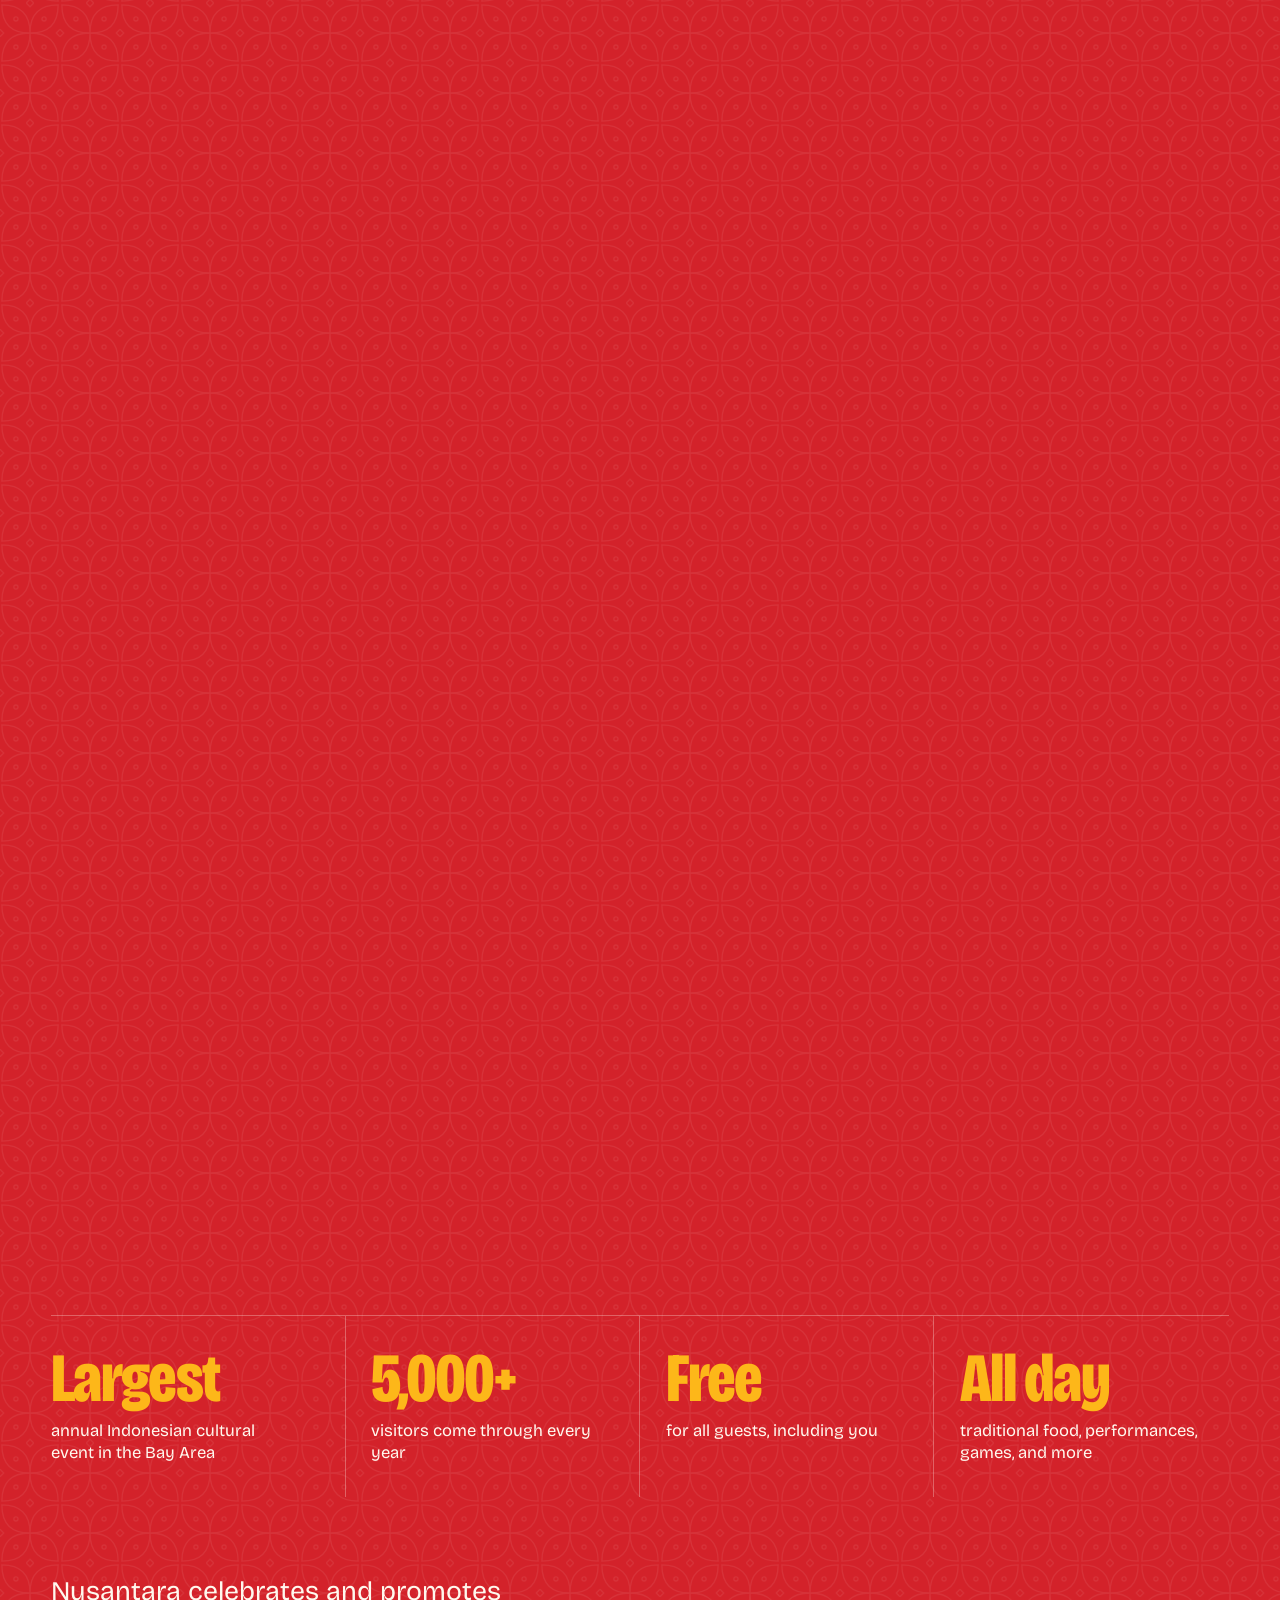
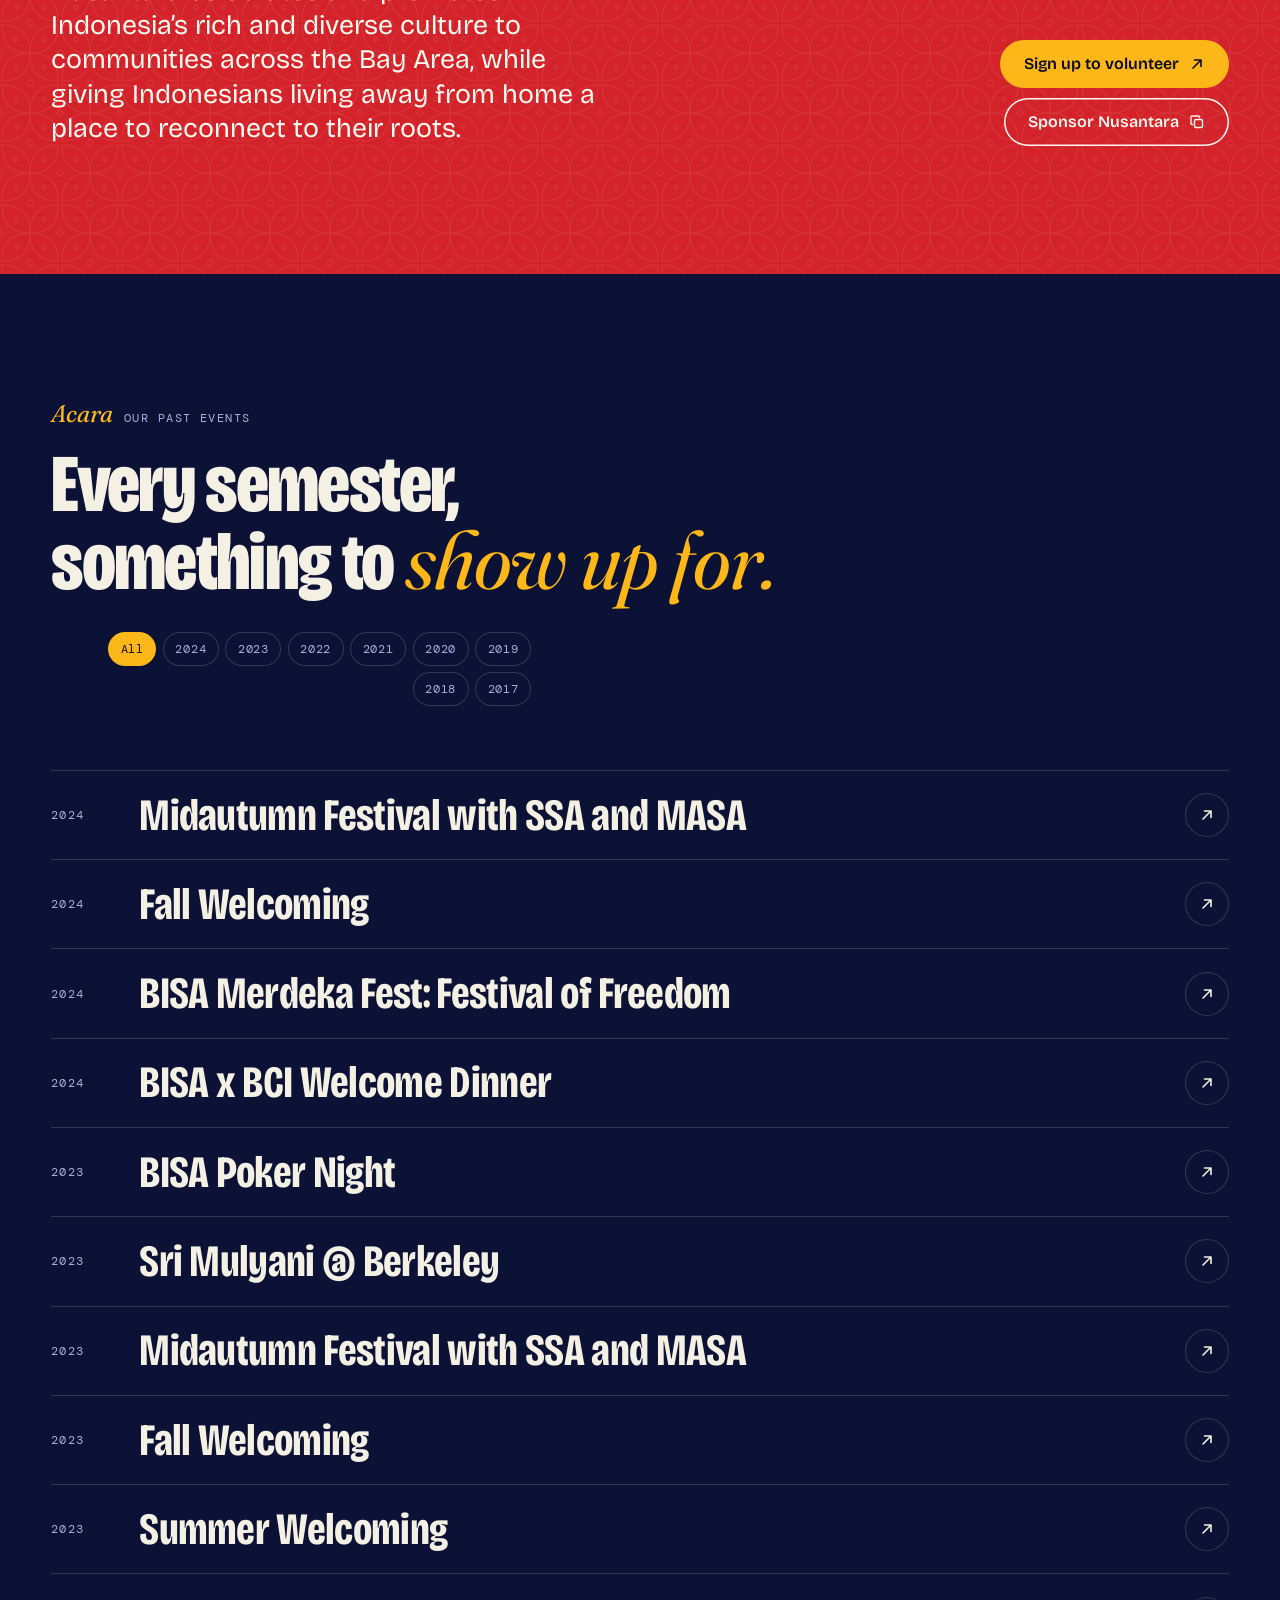
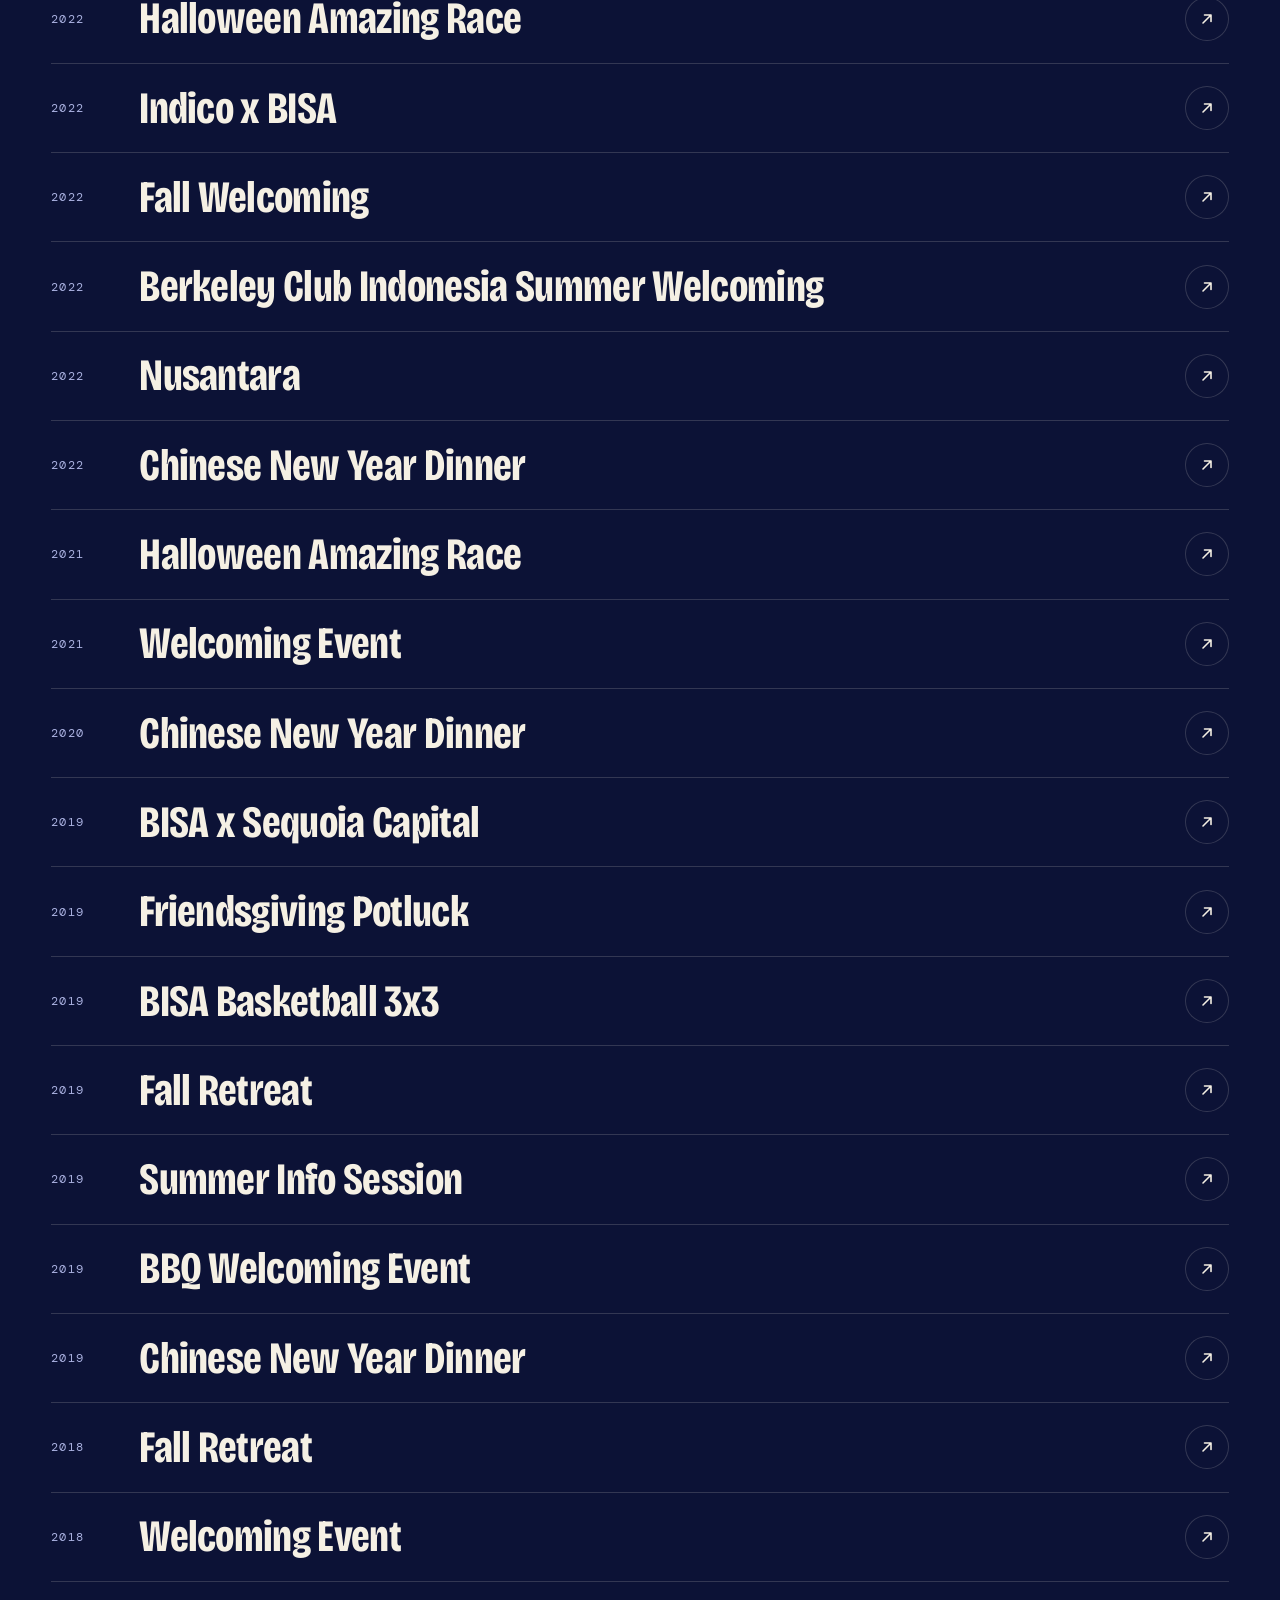
==== commit c4071918: "Replace the Menu button with a hamburger icon" ====
--- a/index.html
+++ b/index.html
@@ -19,7 +19,6 @@
 <svg width="0" height="0" style="position:absolute" aria-hidden="true" focusable="false">
   <symbol id="i-arrow" viewBox="0 0 16 16"><path d="M4 12 12 4M5.5 4H12v6.5" fill="none" stroke="currentColor" stroke-width="1.6" stroke-linecap="round" stroke-linejoin="round"/></symbol>
   <symbol id="i-down" viewBox="0 0 16 16"><path d="M8 3v10M3.5 8.5 8 13l4.5-4.5" fill="none" stroke="currentColor" stroke-width="1.6" stroke-linecap="round" stroke-linejoin="round"/></symbol>
-  <symbol id="i-chev" viewBox="0 0 16 16"><path d="M3.5 6 8 10.5 12.5 6" fill="none" stroke="currentColor" stroke-width="1.6" stroke-linecap="round" stroke-linejoin="round"/></symbol>
   <symbol id="i-plus" viewBox="0 0 16 16"><path d="M8 2.5v11M2.5 8h11" fill="none" stroke="currentColor" stroke-width="1.6" stroke-linecap="round"/></symbol>
   <symbol id="i-close" viewBox="0 0 16 16"><path d="m3.5 3.5 9 9m0-9-9 9" fill="none" stroke="currentColor" stroke-width="1.6" stroke-linecap="round"/></symbol>
   <symbol id="i-copy" viewBox="0 0 16 16"><rect x="5.5" y="5.5" width="8" height="8" rx="1.5" fill="none" stroke="currentColor" stroke-width="1.4"/><path d="M10.5 3.5v-.5a1 1 0 0 0-1-1H3a1 1 0 0 0-1 1v6.5a1 1 0 0 0 1 1h.5" fill="none" stroke="currentColor" stroke-width="1.4" stroke-linecap="round"/></symbol>
@@ -96,8 +95,7 @@
             </div>
           </div>
         </div>
-        <!-- Scroll cue: line and sentence on laptops, the word SCROLL over a small arrow on phones -->
-        <p class="hero__scroll mono" aria-hidden="true"><span class="hero__scroll-line"></span><span class="hero__scroll-long">Scroll to fly them to Berkeley</span><span class="hero__scroll-short">Scroll</span><svg><use href="#i-chev"/></svg></p>
+        <p class="hero__scroll mono" aria-hidden="true"><span></span>Scroll to fly them to Berkeley</p>
       </div>
 
       <div class="hero__panel hero__panel--2">
--- a/assets/css/site.css
+++ b/assets/css/site.css
@@ -134,7 +134,7 @@
 .hero__top{display:flex;justify-content:space-between;gap:1rem;color:var(--nila-300)}
 .hero__count{text-align:right}
 .hero__count b{color:var(--emas);font-weight:500}
-.hero__foot{grid-row:2;align-self:end;display:grid;grid-template-columns:minmax(0,1fr) minmax(15rem,25rem);gap:clamp(1.5rem,4vw,4rem);align-items:end}
+.hero__foot{align-self:end;display:grid;grid-template-columns:minmax(0,1fr) minmax(15rem,25rem);gap:clamp(1.5rem,4vw,4rem);align-items:end}
 .hero__title{font-weight:800;font-stretch:75%;font-size:clamp(4.5rem,min(14.5vw,31vh),18rem);line-height:.8;letter-spacing:-.03em;white-space:nowrap;margin-left:-.04em;padding-bottom:.06em}
 .hero__title em{color:var(--emas);font-weight:300;letter-spacing:-.04em;padding-right:.08em}
 .rise{display:inline-block;overflow:hidden;vertical-align:bottom;padding:.12em .06em .14em 0;margin:-.12em -.06em -.14em 0}
@@ -149,9 +149,7 @@
 .hero__def .mono{font-style:normal;font-size:.6875rem;color:var(--nila-300);margin-inline:.2em}
 .hero__cta{display:flex;flex-wrap:wrap;gap:.6rem;margin-top:.4rem}
 .hero__scroll{position:absolute;left:0;right:0;bottom:clamp(.9rem,2.4vh,1.5rem);display:flex;justify-content:center;align-items:center;gap:.8rem;color:var(--nila-300);font-size:.625rem;letter-spacing:.2em}
-.hero__scroll-short,.hero__scroll svg{display:none}
-.hero__scroll-line{width:2.5rem;height:1px;background:currentColor;transform-origin:left;animation:cue 2.2s var(--ease) infinite}
-@keyframes bob{50%{transform:translateY(5px)}}
+.hero__scroll span{width:2.5rem;height:1px;background:currentColor;transform-origin:left;animation:cue 2.2s var(--ease) infinite}
 @keyframes cue{0%{transform:scaleX(0)}55%{transform:scaleX(1);transform-origin:left}56%{transform-origin:right}100%{transform:scaleX(0);transform-origin:right}}
 .rm .hero__scroll{display:none}
 
@@ -173,16 +171,10 @@
 @media (max-width:760px){
   .hero__foot{grid-template-columns:minmax(0,1fr);gap:1rem}
   .hero__title{font-size:clamp(3.5rem,min(22vw,17vh),9rem)}
-  /* Phones: no small text between the navbar and the islands */
-  .hero__top{display:none}
+  .hero__top{font-size:.625rem}
   .hero__def{font-size:1.0625rem;padding-bottom:.75rem}
   .hero__lede{gap:.75rem}
   .hero__label{font-size:.5rem}
-  /* Phones: SCROLL with a small arrow bobbing under it */
-  .hero__scroll{flex-direction:column;gap:.3rem;bottom:clamp(.6rem,1.6vh,1rem)}
-  .hero__scroll-line,.hero__scroll-long{display:none}
-  .hero__scroll-short{display:block}
-  .hero__scroll svg{display:block;width:.9rem;height:.9rem;animation:bob 1.8s ease-in-out infinite}
   .hero__label[data-wide]{display:none}
   .hero__end{grid-template-columns:minmax(0,1fr);align-self:end;padding-bottom:clamp(2rem,6vh,4rem)}
   .hero__endtext{gap:.9rem}
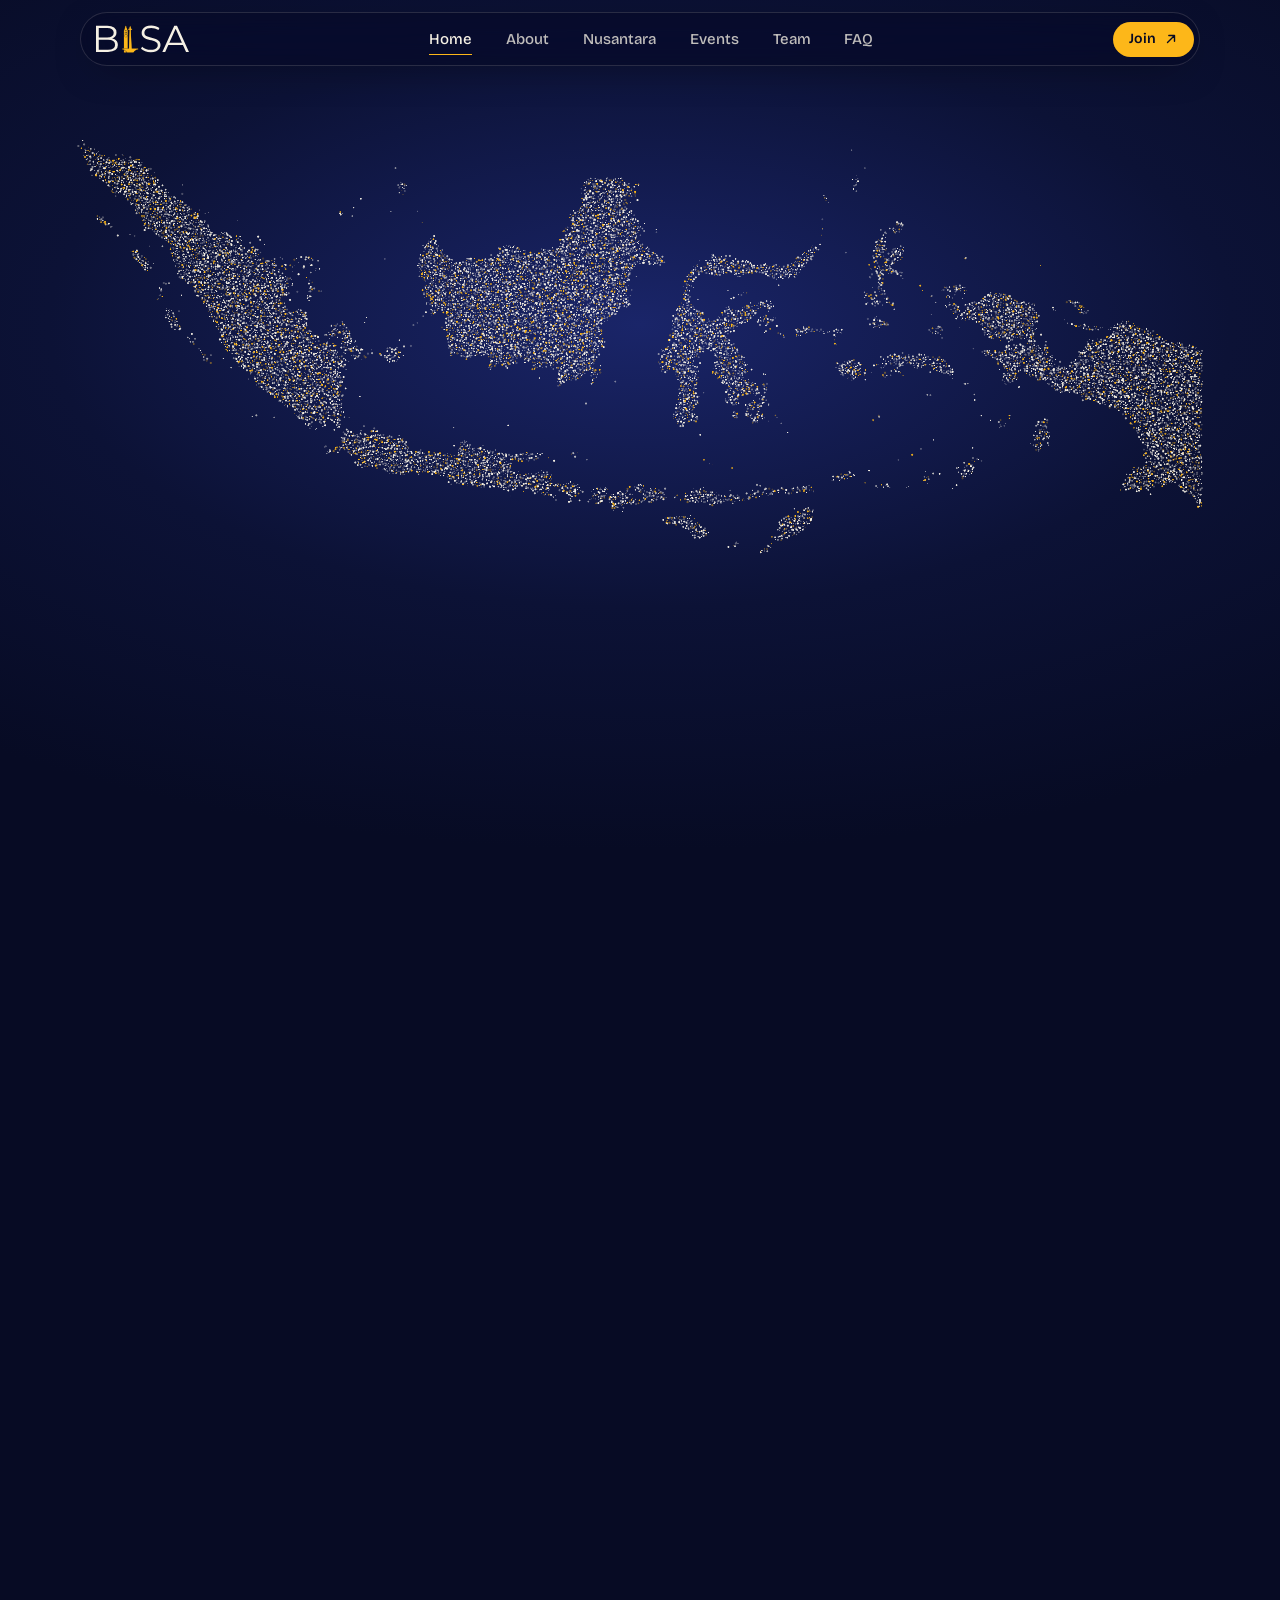
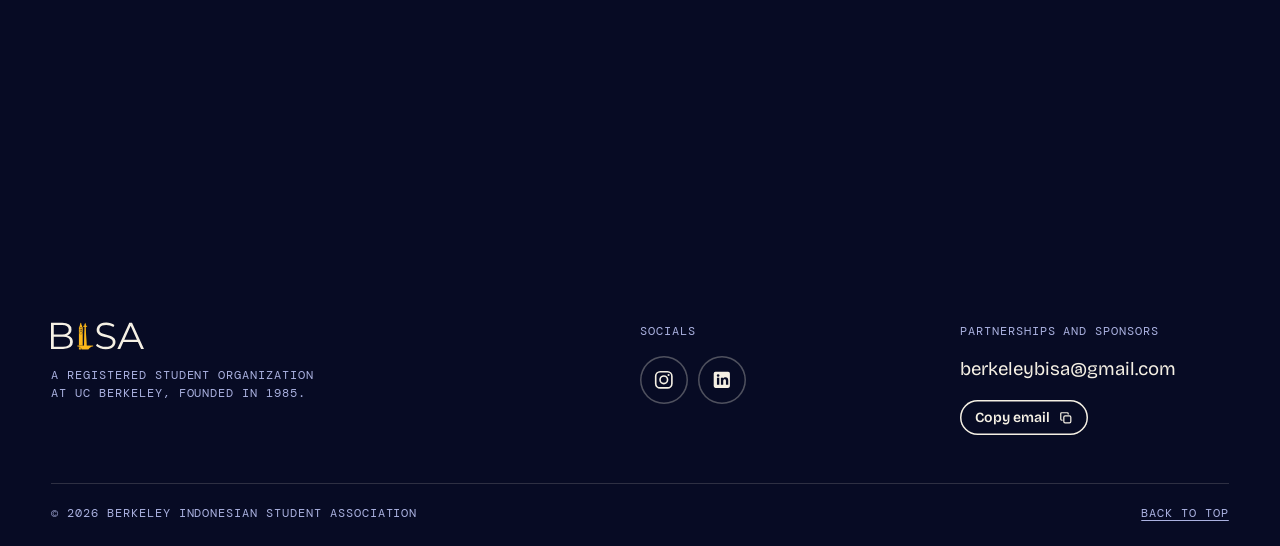
==== commit 9cadf0e4: "Split the site into separate pages and simplify the footer" ====
--- a/index.html
+++ b/index.html
@@ -14,54 +14,13 @@
 <link rel="stylesheet" href="assets/css/site.css">
 <!--/HEAD-->
 </head>
-<body>
+<body data-page="home">
 <!--BODY-->
-<svg width="0" height="0" style="position:absolute" aria-hidden="true" focusable="false">
-  <symbol id="i-arrow" viewBox="0 0 16 16"><path d="M4 12 12 4M5.5 4H12v6.5" fill="none" stroke="currentColor" stroke-width="1.6" stroke-linecap="round" stroke-linejoin="round"/></symbol>
-  <symbol id="i-down" viewBox="0 0 16 16"><path d="M8 3v10M3.5 8.5 8 13l4.5-4.5" fill="none" stroke="currentColor" stroke-width="1.6" stroke-linecap="round" stroke-linejoin="round"/></symbol>
-  <symbol id="i-plus" viewBox="0 0 16 16"><path d="M8 2.5v11M2.5 8h11" fill="none" stroke="currentColor" stroke-width="1.6" stroke-linecap="round"/></symbol>
-  <symbol id="i-close" viewBox="0 0 16 16"><path d="m3.5 3.5 9 9m0-9-9 9" fill="none" stroke="currentColor" stroke-width="1.6" stroke-linecap="round"/></symbol>
-  <symbol id="i-copy" viewBox="0 0 16 16"><rect x="5.5" y="5.5" width="8" height="8" rx="1.5" fill="none" stroke="currentColor" stroke-width="1.4"/><path d="M10.5 3.5v-.5a1 1 0 0 0-1-1H3a1 1 0 0 0-1 1v6.5a1 1 0 0 0 1 1h.5" fill="none" stroke="currentColor" stroke-width="1.4" stroke-linecap="round"/></symbol>
-  <symbol id="i-kawung" viewBox="0 0 64 64"><path d="M32 32Q32 2 2 2Q2 32 32 32ZM32 32Q32 2 62 2Q62 32 32 32ZM32 32Q32 62 2 62Q2 32 32 32ZM32 32Q32 62 62 62Q62 32 32 32Z" fill="currentColor"/></symbol>
-</svg>
-
-<a class="skip" href="#about">Skip to content</a>
-
-<header class="nav" id="nav">
-  <a class="nav__brand" href="#top" aria-label="BISA, back to top">
-    <!-- Original BISA wordmark, the tower mark stands in for the I -->
-    <img src="assets/img/logo-wordmark.svg" alt="BISA" width="2487" height="749">
-  </a>
-  <nav class="nav__links" aria-label="Sections">
-    <a href="#about">About</a>
-    <a href="#nusantara">Nusantara</a>
-    <a href="#events">Events</a>
-    <a href="#team">Team</a>
-    <a href="#merch">Merch</a>
-    <a href="#faq">FAQ</a>
-  </nav>
-  <div class="nav__end">
-    <a class="btn btn--sm btn--gold" href="#join">Join <svg aria-hidden="true"><use href="#i-arrow"/></svg></a>
-    <!-- Hamburger button, turns into an X while the menu is open -->
-    <button class="nav__menu" id="menu-toggle" type="button" aria-expanded="false" aria-controls="menu" aria-label="Open menu"><i></i><i></i><i></i></button>
-  </div>
-</header>
-
-<div class="menu" id="menu" hidden>
-  <nav class="menu__links" aria-label="Sections">
-    <a href="#about"><i>Tentang</i> About</a>
-    <a href="#nusantara"><i>Festival</i> Nusantara</a>
-    <a href="#events"><i>Acara</i> Events</a>
-    <a href="#team"><i>Pengurus</i> Team</a>
-    <a href="#merch"><i>Toko</i> Merch</a>
-    <a href="#faq"><i>Tanya</i> FAQ</a>
-    <a href="#join"><i>Gabung</i> Join</a>
-  </nav>
-</div>
+<!-- Home page: the island map that flies to Berkeley and lands as the BISA mark -->
+<script src="assets/js/layout.js"></script>
 
 <main>
 
-<!-- ================= HERO ================= -->
 <section class="hero" id="top">
   <div class="hero__track">
     <div class="hero__stick">
@@ -74,7 +33,6 @@
         <span class="hero__label" data-lon="121.4" data-lat="3.4">Sulawesi</span>
         <span class="hero__label" data-lon="127.6" data-lat="-5.9" data-wide>Maluku</span>
         <span class="hero__label" data-lon="137.6" data-lat="-0.4">Papua</span>
-        <span class="hero__label hero__label--pin" data-lon="106.85" data-lat="-6.21">Jakarta</span>
       </div>
 
       <div class="hero__panel hero__panel--1">
@@ -89,20 +47,20 @@
               <p class="hero__def"><b>bisa</b> <span class="mono">/bi·sa/</span> <span class="mono">verb</span> Indonesian for “can.”</p>
               <p>Also the Berkeley Indonesian Student Association. A home for Indonesians at Cal since 1985, created by the students, for the students.</p>
               <div class="hero__cta">
-                <a class="btn btn--gold" data-mag data-link="intake" href="#join">Join BISA <svg aria-hidden="true"><use href="#i-arrow"/></svg></a>
-                <a class="btn btn--line" href="#nusantara">See Nusantara</a>
+                <a class="btn btn--gold" data-mag data-link="intake" href="join.html">Join BISA <svg aria-hidden="true"><use href="#i-arrow"/></svg></a>
+                <a class="btn btn--line" href="nusantara.html">See Nusantara</a>
               </div>
             </div>
           </div>
         </div>
-        <p class="hero__scroll mono" aria-hidden="true"><span></span>Scroll to fly them to Berkeley</p>
+        <!-- Scroll cue: line and sentence on laptops, the word SCROLL over a small arrow on phones -->
+        <p class="hero__scroll mono" aria-hidden="true"><span class="hero__scroll-line"></span><span class="hero__scroll-long">Scroll to fly them to Berkeley</span><span class="hero__scroll-short">Scroll</span><svg><use href="#i-chev"/></svg></p>
       </div>
 
       <div class="hero__panel hero__panel--2">
         <div class="wrap hero__mid">
-          <p class="hero__route mono"><span>Jakarta&ensp;6.21° S, 106.85° E</span><i></i><span>Berkeley&ensp;37.87° N, 122.27° W</span></p>
           <p class="hero__km"><span data-km>13,950</span><small>km</small></p>
-          <p class="hero__midnote">Home is far. BISA is why it doesn’t feel that way.</p>
+          <p class="hero__midnote">Home away from home.</p>
         </div>
       </div>
 
@@ -112,7 +70,7 @@
             <p class="mono">Our mark, since 1985</p>
             <h2 class="hero__h2">Two towers.<br><em>One base.</em></h2>
             <p>The BISA mark joins Sather Tower with Monas, the National Monument in Jakarta. Both homes, standing on the same ground.</p>
-            <a class="btn btn--line" href="#about">Meet BISA <svg aria-hidden="true"><use href="#i-down"/></svg></a>
+            <a class="btn btn--line" href="about.html">Meet BISA <svg aria-hidden="true"><use href="#i-arrow"/></svg></a>
           </div>
         </div>
       </div>
@@ -120,247 +78,7 @@
   </div>
 </section>
 
-<!-- ================= MARQUEE ================= -->
-<div class="marquee" aria-hidden="true">
-  <div class="marquee__row">
-    <span>Nusantara<svg><use href="#i-kawung"/></svg>Merdeka Fest<svg><use href="#i-kawung"/></svg>Fall Welcoming<svg><use href="#i-kawung"/></svg>Midautumn Festival<svg><use href="#i-kawung"/></svg>Poker Night<svg><use href="#i-kawung"/></svg>Friendsgiving Potluck<svg><use href="#i-kawung"/></svg>Halloween Amazing Race<svg><use href="#i-kawung"/></svg>Fall Retreat<svg><use href="#i-kawung"/></svg>Basketball 3x3<svg><use href="#i-kawung"/></svg></span>
-    <span>Nusantara<svg><use href="#i-kawung"/></svg>Merdeka Fest<svg><use href="#i-kawung"/></svg>Fall Welcoming<svg><use href="#i-kawung"/></svg>Midautumn Festival<svg><use href="#i-kawung"/></svg>Poker Night<svg><use href="#i-kawung"/></svg>Friendsgiving Potluck<svg><use href="#i-kawung"/></svg>Halloween Amazing Race<svg><use href="#i-kawung"/></svg>Fall Retreat<svg><use href="#i-kawung"/></svg>Basketball 3x3<svg><use href="#i-kawung"/></svg></span>
-  </div>
-</div>
-
-<!-- ================= ABOUT ================= -->
-<section class="band band--mori about" id="about">
-  <div class="wrap">
-    <p class="eyebrow" data-reveal><i>Tentang kami</i><span>About us</span></p>
-    <h2 class="about__statement lit">BISA is created by the students, <em>for the students.</em> Established in 1985, it has kept changing over four decades with one purpose: stronger friendships between Indonesian students at UC Berkeley.</h2>
-
-    <div class="about__grid">
-      <div class="about__copy">
-        <p data-reveal>Through continuously building a larger and closer community, we aim to support each other as the people we are now and the people we will soon become.</p>
-        <p class="about__small" data-reveal>Everyone interested in Indonesia, our culture, events, and opportunities is always welcome. We have an open-door policy and there are no applications necessary to be a member.</p>
-        <a class="btn btn--solid" data-reveal data-mag href="#join">Come say halo <svg aria-hidden="true"><use href="#i-arrow"/></svg></a>
-      </div>
-      <div class="collage">
-        <figure class="collage__a" data-par="-0.06"><div class="ph"><img src="assets/img/about-batik.webp" width="1400" height="933" loading="lazy" alt="BISA members in batik shirts posing together in front of a campus building"></div></figure>
-        <figure class="collage__b" data-par="0.1"><div class="ph"><img src="assets/img/about-kitabisa.webp" width="1400" height="933" loading="lazy" alt="Members in navy shirts that read Kita BISA at a welcoming event by the bay"></div><figcaption class="mono">Welcoming Event, 2017</figcaption></figure>
-        <figure class="collage__c" data-par="0.04"><div class="ph"><img src="assets/img/about-drone.webp" width="1400" height="1050" loading="lazy" alt="Drone photo of a large BISA group on a hill above the San Francisco Bay"></div><figcaption class="mono">Fall Welcoming, 2022</figcaption></figure>
-      </div>
-    </div>
-
-    <ul class="pillars">
-      <li data-reveal style="--i:0">
-        <p class="pillars__id">Komunitas</p>
-        <h3>Community</h3>
-        <p>Foster lifelong relationships between Indonesians on campus.</p>
-        <p class="mono">Welcomings · Retreats · Potlucks · Poker nights</p>
-      </li>
-      <li data-reveal style="--i:1">
-        <p class="pillars__id">Karier</p>
-        <h3>Career</h3>
-        <p>Help our members develop professionally by providing work-related opportunities.</p>
-        <p class="mono">Career portal · Resume reviews · BISA x Sequoia Capital · Sri Mulyani @ Berkeley</p>
-      </li>
-      <li data-reveal style="--i:2">
-        <p class="pillars__id">Budaya</p>
-        <h3>Culture</h3>
-        <p>Promote and expose the rich Indonesian culture to Berkeley, the Bay Area, and beyond.</p>
-        <p class="mono">Nusantara · Merdeka Fest · Indonesian food fundraisers</p>
-      </li>
-    </ul>
-
-    <dl class="stats">
-      <div data-reveal style="--i:0"><dt>Founded at Cal</dt><dd data-count="1985" data-plain>1985</dd></div>
-      <div data-reveal style="--i:1"><dt>Visitors at Nusantara each year</dt><dd><span data-count="5000">5,000</span>+</dd></div>
-      <div data-reveal style="--i:2"><dt>Departments run by students</dt><dd data-count="7">7</dd></div>
-      <div data-reveal style="--i:3"><dt>Islands we call home</dt><dd data-count="18307">18,307</dd></div>
-    </dl>
-  </div>
-</section>
-
-<!-- ================= NUSANTARA ================= -->
-<section class="band band--merah nus kawung" id="nusantara">
-  <div class="wrap nus__intro">
-    <p class="eyebrow" data-reveal><i>Acara utama</i><span>Our flagship event</span></p>
-    <blockquote class="nus__quote" data-reveal>A term originating from the Javanese island of Indonesia, Nusantara translates to “archipelago”, which describes our 18,307 islands.</blockquote>
-  </div>
-
-  <div class="nus__h">
-    <div class="nus__stick">
-      <h2 class="nus__word" data-fit=".95"><span>Nusantara</span></h2>
-      <div class="nus__track">
-        <figure class="nus__ph nus__ph--l"><div class="ph"><img src="assets/img/nus-stage.webp" width="1124" height="749" loading="lazy" alt="A big BISA group photo on the lawn in front of the red Nusantara stage"></div><figcaption class="mono">Everyone, in front of the main stage</figcaption></figure>
-        <figure class="nus__ph nus__ph--s nus__ph--up"><div class="ph"><img src="assets/img/nus-dancer.webp" width="1400" height="933" loading="lazy" alt="A dancer in traditional costume performing beside the Indonesian flag"></div><figcaption class="mono">Performances</figcaption></figure>
-        <figure class="nus__ph nus__ph--m nus__ph--down"><div class="ph"><img src="assets/img/nus-tug.webp" width="1400" height="933" loading="lazy" alt="Students straining at a tug of war rope on the grass"></div><figcaption class="mono">Tarik tambang, Nusantara 2018</figcaption></figure>
-        <figure class="nus__ph nus__ph--s"><div class="ph"><img src="assets/img/nus-food.webp" width="1400" height="933" loading="lazy" alt="Volunteers serving food from a large pot under a tent"></div><figcaption class="mono">Traditional food</figcaption></figure>
-        <figure class="nus__ph nus__ph--l nus__ph--up"><div class="ph"><img src="assets/img/nus-flags.webp" width="1400" height="933" loading="lazy" alt="A crowd under strings of red and white flags"></div><figcaption class="mono">Merah putih, everywhere</figcaption></figure>
-        <figure class="nus__ph nus__ph--m"><div class="ph"><img src="assets/img/nus-cart.webp" width="1400" height="933" loading="lazy" alt="Friends posing around a painted wooden Nusantara food cart"></div><figcaption class="mono">Nusantara 2018</figcaption></figure>
-        <figure class="nus__ph nus__ph--s nus__ph--down"><div class="ph"><img src="assets/img/nus-frame.webp" width="1400" height="933" loading="lazy" alt="Four friends holding a giant Instagram style photo frame"></div><figcaption class="mono">West Crescent Circle</figcaption></figure>
-        <figure class="nus__ph nus__ph--l"><div class="ph"><img src="assets/img/nus-2022.webp" width="1400" height="934" loading="lazy" alt="The Nusantara 2022 team cheering in matching maroon shirts"></div><figcaption class="mono">The team, Nusantara 2022</figcaption></figure>
-      </div>
-      <p class="nus__word nus__word--line" aria-hidden="true" data-fit=".95"><span>Nusantara</span></p>
-      <p class="nus__hint mono" aria-hidden="true">Keep scrolling</p>
-    </div>
-  </div>
-
-  <div class="wrap nus__body">
-    <ul class="nus__facts">
-      <li data-reveal style="--i:0"><b>Largest</b><span>annual Indonesian cultural event in the Bay Area</span></li>
-      <li data-reveal style="--i:1"><b>5,000+</b><span>visitors come through every year</span></li>
-      <li data-reveal style="--i:2"><b>Free</b><span>for all guests, including you</span></li>
-      <li data-reveal style="--i:3"><b>All day</b><span>traditional food, performances, games, and more</span></li>
-    </ul>
-    <div class="nus__close">
-      <p data-reveal>Nusantara celebrates and promotes Indonesia’s rich and diverse culture to communities across the Bay Area, while giving Indonesians living away from home a place to reconnect to their roots.</p>
-      <div class="nus__cta" data-reveal>
-        <a class="btn btn--solid" data-mag data-link="volunteer" href="#join" target="_blank" rel="noopener">Sign up to volunteer <svg aria-hidden="true"><use href="#i-arrow"/></svg></a>
-        <button class="btn btn--line" type="button" data-copy="berkeleybisa@gmail.com" data-label="Sponsor Nusantara">Sponsor Nusantara <svg aria-hidden="true"><use href="#i-copy"/></svg></button>
-      </div>
-    </div>
-  </div>
-</section>
-
-<!-- ================= EVENTS ================= -->
-<section class="band band--nila ev" id="events">
-  <div class="wrap">
-    <div class="ev__head">
-      <div>
-        <p class="eyebrow" data-reveal><i>Acara</i><span>Our past events</span></p>
-        <h2 class="h2" data-reveal>Every semester,<br>something to <em>show up for.</em></h2>
-      </div>
-      <div class="chips" id="ev-chips" role="group" aria-label="Filter events by year" data-reveal></div>
-    </div>
-    <ol class="ev__list" id="ev-list"></ol>
-    <p class="ev__foot mono" id="ev-foot"></p>
-  </div>
-  <div class="ev__preview" id="ev-preview" aria-hidden="true"><img alt=""></div>
-</section>
-
-<dialog class="lb" id="lb" aria-label="Event photo">
-  <figure>
-    <img id="lb-img" alt="">
-    <figcaption><span id="lb-cap"></span><span class="mono" id="lb-pos"></span></figcaption>
-  </figure>
-  <button class="lb__btn lb__prev" type="button" id="lb-prev" aria-label="Previous event"><svg aria-hidden="true"><use href="#i-down"/></svg></button>
-  <button class="lb__btn lb__next" type="button" id="lb-next" aria-label="Next event"><svg aria-hidden="true"><use href="#i-down"/></svg></button>
-  <button class="lb__btn lb__close" type="button" id="lb-close" aria-label="Close"><svg aria-hidden="true"><use href="#i-close"/></svg></button>
-</dialog>
-
-<!-- ================= TEAM ================= -->
-<section class="band band--mori team" id="team">
-  <div class="wrap">
-    <div class="team__head">
-      <div>
-        <p class="eyebrow" data-reveal><i>Pengurus</i><span>BISA’s team</span></p>
-        <h2 class="h2" data-reveal>Run by students<br>who <em>wear batik well.</em></h2>
-      </div>
-      <p class="team__lede" data-reveal>Officers are selected through an election near the end of every Spring Semester by members of BISA. Candidates submit an application, interview, and deliver a speech on election night.</p>
-    </div>
-
-    <div class="team__groups">
-      <figure data-reveal data-par="-0.03"><div class="ph"><img src="assets/img/team-exec.webp" width="1400" height="935" loading="lazy" alt="Four members of the executive team in batik"></div><figcaption class="mono">Executive Team</figcaption></figure>
-      <figure data-reveal data-par="0.05" style="--i:1"><div class="ph"><img src="assets/img/team-socials.webp" width="1400" height="935" loading="lazy" alt="Five officers from the events and socials team"></div><figcaption class="mono">Events and Socials</figcaption></figure>
-    </div>
-
-    <ul class="people" id="people"></ul>
-
-    <div class="depts" data-reveal>
-      <p class="mono">Seven departments</p>
-      <p class="depts__list" id="depts"></p>
-    </div>
-  </div>
-</section>
-
-<!-- ================= MERCH ================= -->
-<section class="band band--emas merch" id="merch">
-  <div class="wrap">
-    <div class="merch__head">
-      <p class="eyebrow" data-reveal><i>Toko</i><span>Merch</span></p>
-      <h2 class="h2" data-reveal>School pride <em>and</em> Indo pride,<br>at the same time.</h2>
-    </div>
-    <ul class="merch__grid" id="merch-grid"></ul>
-  </div>
-</section>
-
-<!-- ================= FAQ ================= -->
-<section class="band band--nila faq" id="faq">
-  <div class="wrap faq__grid">
-    <div class="faq__aside">
-      <p class="eyebrow" data-reveal><i>Tanya jawab</i><span>FAQ</span></p>
-      <h2 class="h2" data-reveal>Curious what BISA is <em>all about?</em></h2>
-      <p data-reveal>Want to be a part of our community or work with us on exciting events? Start here.</p>
-    </div>
-    <div class="faq__list" id="faq-list"></div>
-  </div>
-</section>
-
-<!-- ================= JOIN ================= -->
-<section class="band band--merah join kawung" id="join">
-  <figure class="join__pano" data-reveal>
-    <img src="assets/img/join-pano.webp" width="1400" height="509" loading="lazy" alt="A panoramic group photo of well over a hundred BISA members by the bay">
-    <figcaption class="mono wrap">Welcoming Event, 2017. There is room in the next one.</figcaption>
-  </figure>
-  <div class="wrap">
-    <p class="eyebrow" data-reveal><i>Ayo gabung</i><span>Come join us</span></p>
-    <h2 class="join__title" data-fit><span>Ayo gabung.</span></h2>
-    <div class="join__grid">
-      <p class="join__lede" data-reveal>There are no applications to be a member. Fill in the student intake form, hop in the Discord, and come to the next event. That’s it, you’re in.</p>
-      <div class="join__cta" data-reveal>
-        <a class="btn btn--solid btn--lg" data-mag data-link="intake" href="#" target="_blank" rel="noopener">Fill in the intake form <svg aria-hidden="true"><use href="#i-arrow"/></svg></a>
-        <a class="btn btn--line btn--lg" data-link="discord" href="#" target="_blank" rel="noopener">Join the Discord <svg aria-hidden="true"><use href="#i-arrow"/></svg></a>
-      </div>
-    </div>
-    <div class="clocks" data-reveal>
-      <div><p class="mono">Berkeley</p><p class="clocks__t" id="clock-b">00:00</p><p class="mono" id="clock-b-d">Pacific Time</p></div>
-      <div class="clocks__mid"><p class="mono">13,950 km</p><span></span><p class="clocks__note" id="clock-note">Call home sometime.</p></div>
-      <div><p class="mono">Jakarta</p><p class="clocks__t" id="clock-j">00:00</p><p class="mono" id="clock-j-d">Western Indonesia Time</p></div>
-    </div>
-  </div>
-</section>
-
 </main>
-
-<!-- ================= FOOTER ================= -->
-<footer class="foot">
-  <div class="wrap">
-    <div class="foot__grid">
-      <div class="foot__brand">
-        <img src="assets/img/logo.png" alt="" width="209" height="360" loading="lazy">
-        <p>Berkeley Indonesian<br>Student Association</p>
-        <p class="mono">A Registered Student Organization<br>at UC Berkeley, founded in 1985.</p>
-      </div>
-      <div>
-        <p class="mono foot__h">Get involved</p>
-        <ul>
-          <li><a data-link="intake" href="#" target="_blank" rel="noopener">Student intake form</a></li>
-          <li><a data-link="apply" href="#" target="_blank" rel="noopener">Apply</a></li>
-          <li><a data-link="volunteer" href="#" target="_blank" rel="noopener">Volunteer at Nusantara</a></li>
-          <li><a data-link="hub" href="#" target="_blank" rel="noopener">Members’ page</a></li>
-          <li><a data-link="alumni" href="#" target="_blank" rel="noopener">Alumni network form</a></li>
-        </ul>
-      </div>
-      <div>
-        <p class="mono foot__h">Follow along</p>
-        <ul>
-          <li><a data-link="instagram" href="#" target="_blank" rel="noopener">Instagram</a></li>
-          <li><a data-link="discord" href="#" target="_blank" rel="noopener">Discord</a></li>
-          <li><a data-link="linkedin" href="#" target="_blank" rel="noopener">LinkedIn</a></li>
-          <li><a data-link="newsletter" href="#" target="_blank" rel="noopener">Monthly newsletter</a></li>
-        </ul>
-      </div>
-      <div>
-        <p class="mono foot__h">Partnerships and sponsors</p>
-        <p class="foot__mail"><a href="mailto:berkeleybisa@gmail.com">berkeleybisa@gmail.com</a></p>
-        <button class="btn btn--sm btn--line" type="button" data-copy="berkeleybisa@gmail.com" data-label="Copy email">Copy email <svg aria-hidden="true"><use href="#i-copy"/></svg></button>
-      </div>
-    </div>
-    <p class="foot__bye" aria-hidden="true"><em>Sampai jumpa.</em></p>
-    <div class="foot__base mono">
-      <p>© 2026 Berkeley Indonesian Student Association</p>
-      <p>Sampai jumpa means see you later.</p>
-      <a href="#top">Back to top</a>
-    </div>
-  </div>
-</footer>
 
 <script src="assets/data/shapes.js"></script>
 <script src="assets/js/content.js"></script>
--- a/assets/css/site.css
+++ b/assets/css/site.css
@@ -62,6 +62,9 @@
 .band--merah{--bg:var(--merah);--fg:#fff8ee;--muted:#ffe9e2;--line:rgba(255,248,238,.3);--accent:var(--emas);--accent-ink:var(--nila-950)}
 .band--emas{--bg:var(--emas);--fg:var(--nila-950);--muted:#4a3a08;--line:rgba(7,11,36,.22);--accent:var(--nila-900);--accent-ink:var(--mori)}
 .band>*{position:relative;z-index:1}
+/* Inner pages: the first section starts below the fixed navbar */
+body:not([data-page="home"]) main>.band:first-child:not(.nus):not(.join){padding-top:clamp(8.5rem,13vw,12rem)}
+body:not([data-page="home"]) .nus__intro{padding-top:clamp(8.5rem,13vw,12rem)}
 .kawung::after{content:"";position:absolute;inset:0;z-index:0;background:currentColor;opacity:.075;pointer-events:none;-webkit-mask:var(--kawung) 0 0/60px 60px;mask:var(--kawung) 0 0/60px 60px}
 
 .eyebrow{display:flex;align-items:baseline;gap:.9em;font-family:var(--font-mono);font-size:.75rem;letter-spacing:.12em;text-transform:uppercase;color:var(--muted)}
@@ -109,6 +112,7 @@
 .menu{position:fixed;inset:0;z-index:45;background:var(--nila-950);color:var(--mori);display:grid;align-content:center;padding:6rem max(var(--gutter),env(safe-area-inset-left,0px)) 2rem;overflow:auto}
 .menu__links{display:grid;gap:.2rem}
 .menu__links a{display:flex;align-items:baseline;gap:.5em;font-weight:800;font-stretch:75%;font-size:clamp(2.25rem,11vw,4rem);line-height:1.08;text-decoration:none;letter-spacing:-.01em}
+.menu__links a[aria-current]{color:var(--emas)}
 .menu__links i{font-family:var(--font-serif);font-size:.42em;color:var(--emas);font-weight:400;min-width:5.2em}
 @media (max-width:900px){
   .nav__links{display:none}
@@ -123,10 +127,6 @@
 .hero__canvas{position:absolute;inset:0;width:100%;height:100%;display:block}
 .hero__labels{position:absolute;inset:0;pointer-events:none}
 .hero__label{position:absolute;left:0;top:0;transform:translate(-50%,-50%);font-family:var(--font-mono);font-size:.625rem;line-height:1;letter-spacing:.18em;text-transform:uppercase;color:var(--nila-300);white-space:nowrap;opacity:0;animation:fadein 1.2s 2.4s forwards}
-.hero__label--pin{color:var(--emas);transform:translateY(-50%);padding-left:1.2rem}
-.hero__label--pin::before,.hero__label--pin::after{content:"";position:absolute;left:-4px;top:50%;margin-top:-4px;width:8px;height:8px;border-radius:50%;background:var(--emas)}
-.hero__label--pin::after{background:none;box-shadow:0 0 0 1.5px var(--emas);animation:ping 2.4s ease-out infinite}
-@keyframes ping{to{transform:scale(4.5);opacity:0}}
 @keyframes fadein{to{opacity:.9}}
 .hero__panel{position:absolute;inset:0;display:grid}
 .hero__panel--2,.hero__panel--3{opacity:0;visibility:hidden}
@@ -134,7 +134,7 @@
 .hero__top{display:flex;justify-content:space-between;gap:1rem;color:var(--nila-300)}
 .hero__count{text-align:right}
 .hero__count b{color:var(--emas);font-weight:500}
-.hero__foot{align-self:end;display:grid;grid-template-columns:minmax(0,1fr) minmax(15rem,25rem);gap:clamp(1.5rem,4vw,4rem);align-items:end}
+.hero__foot{grid-row:2;align-self:end;display:grid;grid-template-columns:minmax(0,1fr) minmax(15rem,25rem);gap:clamp(1.5rem,4vw,4rem);align-items:end}
 .hero__title{font-weight:800;font-stretch:75%;font-size:clamp(4.5rem,min(14.5vw,31vh),18rem);line-height:.8;letter-spacing:-.03em;white-space:nowrap;margin-left:-.04em;padding-bottom:.06em}
 .hero__title em{color:var(--emas);font-weight:300;letter-spacing:-.04em;padding-right:.08em}
 .rise{display:inline-block;overflow:hidden;vertical-align:bottom;padding:.12em .06em .14em 0;margin:-.12em -.06em -.14em 0}
@@ -149,14 +149,13 @@
 .hero__def .mono{font-style:normal;font-size:.6875rem;color:var(--nila-300);margin-inline:.2em}
 .hero__cta{display:flex;flex-wrap:wrap;gap:.6rem;margin-top:.4rem}
 .hero__scroll{position:absolute;left:0;right:0;bottom:clamp(.9rem,2.4vh,1.5rem);display:flex;justify-content:center;align-items:center;gap:.8rem;color:var(--nila-300);font-size:.625rem;letter-spacing:.2em}
-.hero__scroll span{width:2.5rem;height:1px;background:currentColor;transform-origin:left;animation:cue 2.2s var(--ease) infinite}
+.hero__scroll-short,.hero__scroll svg{display:none}
+.hero__scroll-line{width:2.5rem;height:1px;background:currentColor;transform-origin:left;animation:cue 2.2s var(--ease) infinite}
+@keyframes bob{50%{transform:translateY(5px)}}
 @keyframes cue{0%{transform:scaleX(0)}55%{transform:scaleX(1);transform-origin:left}56%{transform-origin:right}100%{transform:scaleX(0);transform-origin:right}}
 .rm .hero__scroll{display:none}
 
 .hero__mid{align-self:center;text-align:center;display:grid;justify-items:center;gap:.4rem}
-.hero__route{display:flex;align-items:center;gap:1rem;width:min(100%,46rem);margin-bottom:clamp(1rem,3vh,2rem);color:var(--mori);text-shadow:0 0 12px var(--nila-950),0 0 4px var(--nila-950)}
-.hero__route i{flex:1;height:1px;background:repeating-linear-gradient(90deg,var(--emas) 0 6px,transparent 6px 14px)}
-@media (max-width:640px){.hero__route{flex-direction:column;gap:.25rem}.hero__route i{display:none}}
 .hero__km{font-weight:800;font-stretch:75%;font-size:clamp(5rem,min(22vw,36vh),22rem);line-height:.82;letter-spacing:-.04em;font-variant-numeric:tabular-nums;text-shadow:0 0 60px var(--nila-950),0 0 20px var(--nila-950)}
 .hero__km small{font-family:var(--font-serif);font-style:italic;font-weight:300;font-size:.3em;letter-spacing:0;color:var(--emas);margin-left:.15em}
 .hero__midnote{font-family:var(--font-serif);font-style:italic;font-size:clamp(1.125rem,2vw,1.75rem);margin-top:1.25rem;max-width:26ch;text-wrap:balance;text-shadow:0 0 24px var(--nila-950),0 0 8px var(--nila-950)}
@@ -171,10 +170,16 @@
 @media (max-width:760px){
   .hero__foot{grid-template-columns:minmax(0,1fr);gap:1rem}
   .hero__title{font-size:clamp(3.5rem,min(22vw,17vh),9rem)}
-  .hero__top{font-size:.625rem}
+  /* Phones: no small text between the navbar and the islands */
+  .hero__top{display:none}
   .hero__def{font-size:1.0625rem;padding-bottom:.75rem}
   .hero__lede{gap:.75rem}
   .hero__label{font-size:.5rem}
+  /* Phones: SCROLL with a small arrow bobbing under it */
+  .hero__scroll{flex-direction:column;gap:.3rem;bottom:clamp(.6rem,1.6vh,1rem)}
+  .hero__scroll-line,.hero__scroll-long{display:none}
+  .hero__scroll-short{display:block}
+  .hero__scroll svg{display:block;width:.9rem;height:.9rem;animation:bob 1.8s ease-in-out infinite}
   .hero__label[data-wide]{display:none}
   .hero__end{grid-template-columns:minmax(0,1fr);align-self:end;padding-bottom:clamp(2rem,6vh,4rem)}
   .hero__endtext{gap:.9rem}
@@ -361,25 +366,6 @@
   .team__groups figure:nth-child(2){margin-top:0}
 }
 
-/* ---------- merch ---------- */
-.merch__grid{display:grid;grid-template-columns:repeat(3,minmax(0,1fr));gap:clamp(1rem,2.5vw,2.5rem);margin-top:clamp(3rem,6vw,6rem)}
-.item{display:grid;grid-template-rows:auto 1fr;gap:1.25rem}
-.item__ph{position:relative;aspect-ratio:1;border-radius:8px;overflow:hidden;background:var(--nila-900);color:var(--mori)}
-.item__ph img{width:100%;height:100%;object-fit:cover;transition:transform 1.2s var(--ease)}
-.item:hover .item__ph img{transform:scale(1.05) rotate(-1deg)}
-.item__price{position:absolute;right:.9rem;top:.9rem;display:grid;place-items:center;width:4.75rem;height:4.75rem;border-radius:50%;background:var(--merah);color:#fff8ee;font-weight:800;font-stretch:75%;font-size:1.75rem;letter-spacing:-.02em;rotate:8deg;transition:rotate .7s var(--ease),scale .7s var(--ease)}
-.item:hover .item__price{rotate:-8deg;scale:1.08}
-.item__words{position:absolute;inset:0;display:grid;align-content:center;gap:.1em;padding:1.5rem;font-weight:800;font-stretch:75%;font-size:clamp(2rem,4.4vw,4.25rem);line-height:.92;letter-spacing:-.02em;text-transform:uppercase}
-.item__words span:nth-child(2){color:var(--emas)}
-.item__words span:nth-child(3){font-family:var(--font-serif);font-style:italic;font-weight:300;text-transform:none;color:#ff8f86}
-.item__words::after{content:"";position:absolute;inset:0;background:currentColor;opacity:.07;-webkit-mask:var(--kawung) 0 0/48px 48px;mask:var(--kawung) 0 0/48px 48px}
-.item__body{display:grid;gap:.6rem;align-content:start;justify-items:start}
-.item__body h3{font-weight:800;font-stretch:75%;font-size:clamp(1.5rem,2.6vw,2.5rem);line-height:1;letter-spacing:-.015em}
-.item__body p:not(.mono){max-width:36ch;font-size:1rem;line-height:1.45}
-.item__body .mono{color:var(--muted)}
-.item__body .btn{margin-top:.5rem}
-@media (max-width:820px){.merch__grid{grid-template-columns:minmax(0,1fr);max-width:30rem}}
-
 /* ---------- faq ---------- */
 .faq__grid{display:grid;grid-template-columns:minmax(0,5fr) minmax(0,7fr);gap:clamp(2rem,7vw,8rem);align-items:start}
 .faq__aside{position:sticky;top:7rem;display:grid;gap:1.25rem}
@@ -432,18 +418,21 @@
 
 /* ---------- footer ---------- */
 .foot{position:relative;background:var(--nila-950);color:var(--mori);padding-block:clamp(4rem,8vw,7rem) calc(1.5rem + env(safe-area-inset-bottom,0px));overflow:hidden}
-.foot__grid{display:grid;grid-template-columns:minmax(0,4fr) repeat(3,minmax(0,2.6fr));gap:clamp(2rem,4vw,4rem)}
+.foot__grid{display:grid;grid-template-columns:minmax(0,6fr) repeat(2,minmax(0,3fr));gap:clamp(2rem,4vw,4rem)}
 .foot__brand{display:grid;gap:1rem;justify-items:start;align-content:start}
-.foot__brand img{height:5.5rem;width:auto}
+.foot__brand img{height:1.75rem;width:auto}
 .foot__brand p:not(.mono){font-weight:800;font-stretch:75%;font-size:clamp(1.5rem,2.4vw,2.25rem);line-height:1}
 .foot__brand .mono,.foot__h{color:var(--nila-300)}
 .foot__h{margin-bottom:1rem}
 .foot ul{display:grid;gap:.5rem}
 .foot li a,.foot__mail a{text-decoration:none;background:linear-gradient(var(--emas),var(--emas)) 0 100%/0 1.5px no-repeat;transition:background-size .45s var(--ease),color .3s;padding-bottom:2px}
 .foot li a:hover,.foot__mail a:hover{background-size:100% 1.5px;color:var(--emas)}
+/* Footer socials: round icon buttons */
+.foot ul.foot__social{display:flex;gap:.6rem}
+.foot__social a{display:grid;place-items:center;width:3rem;height:3rem;border-radius:50%;padding:0;background:none;box-shadow:inset 0 0 0 1.5px rgba(245,240,228,.3);transition:background-color .3s,color .3s,box-shadow .3s,transform .5s var(--ease)}
+.foot__social a:hover{background:var(--emas);color:var(--nila-950);box-shadow:none;transform:translateY(-3px)}
+.foot__social svg{width:1.35rem;height:1.35rem}
 .foot__mail{margin-bottom:1rem;overflow-wrap:anywhere}
-.foot__bye{margin-top:clamp(3rem,7vw,7rem);font-size:clamp(2.5rem,16.2vw,19rem);line-height:1;letter-spacing:-.04em;color:var(--emas);white-space:nowrap;margin-left:-.04em;padding-bottom:.12em}
-.foot__bye em{font-weight:300}
 .foot__base{display:flex;flex-wrap:wrap;justify-content:space-between;gap:.75rem 2rem;margin-top:clamp(2rem,4vw,3rem);padding-top:1.25rem;border-top:1px solid rgba(245,240,228,.16);color:var(--nila-300)}
 .foot__base a{text-underline-offset:.25em}
 @media (max-width:900px){.foot__grid{grid-template-columns:repeat(2,minmax(0,1fr))}.foot__brand{grid-column:1/-1}}
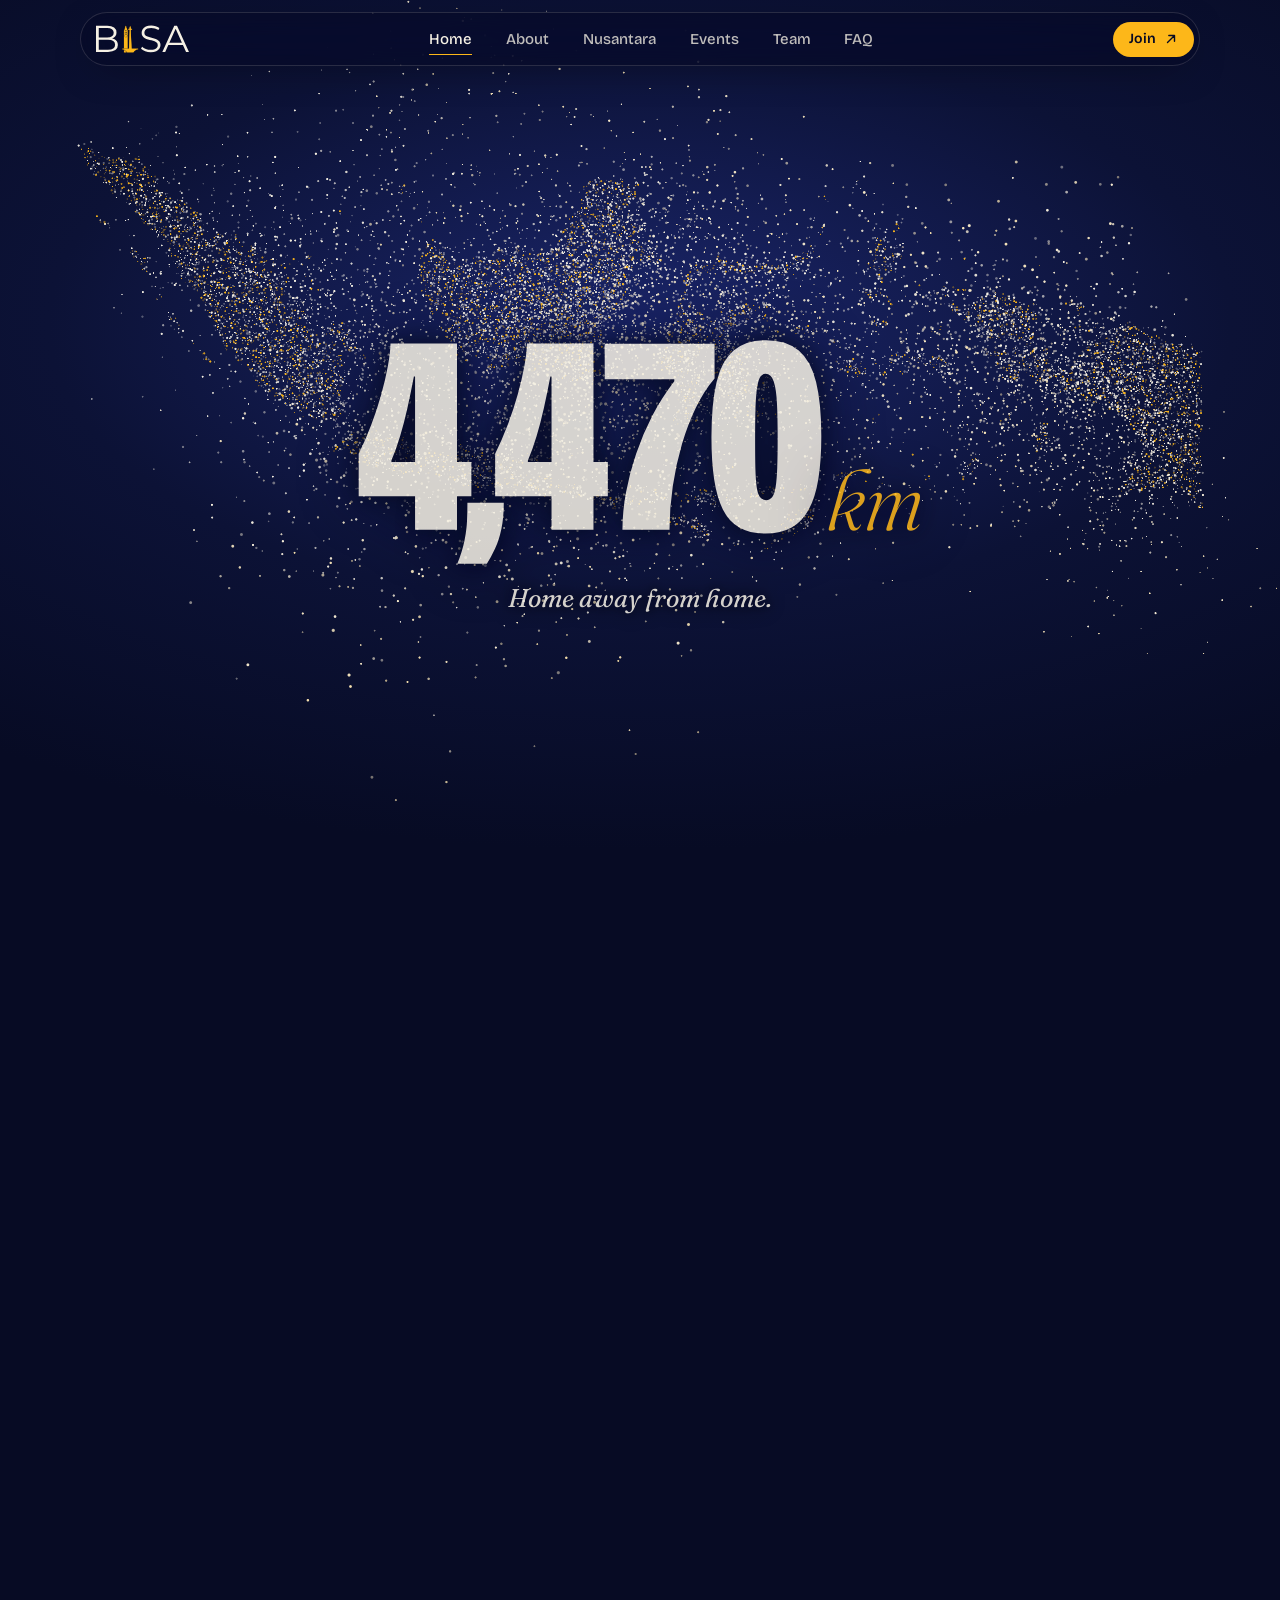
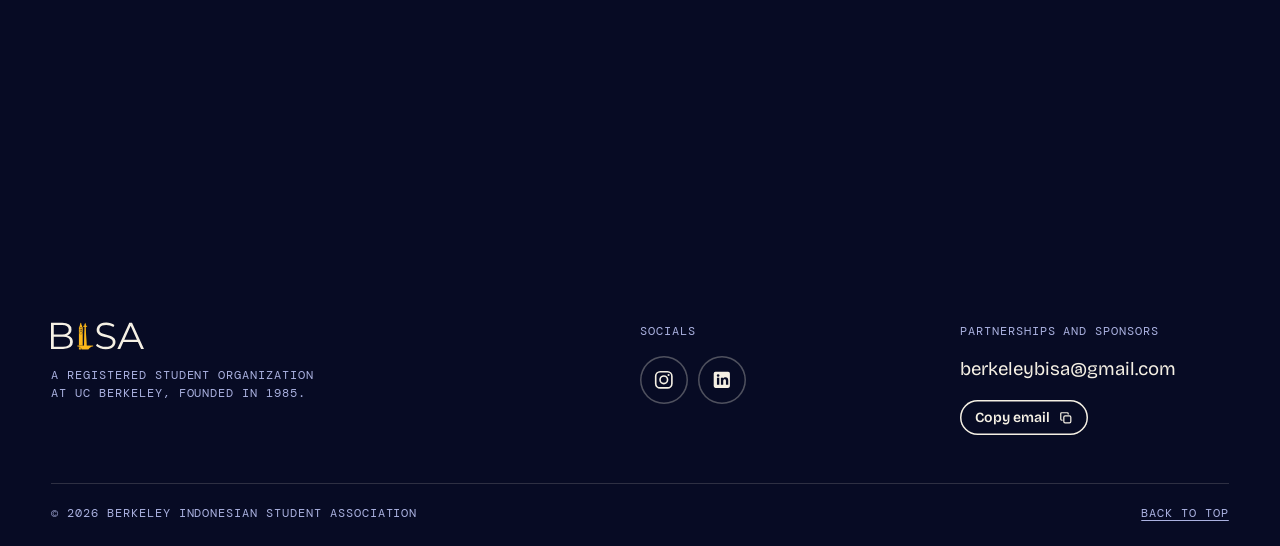
==== commit 2338146b: "Match the laptop hero to the mobile version" ====
--- a/index.html
+++ b/index.html
@@ -37,10 +37,6 @@
 
       <div class="hero__panel hero__panel--1">
         <div class="wrap hero__grid">
-          <div class="hero__top">
-            <p class="mono">Berkeley Indonesian<br>Student Association</p>
-            <p class="mono hero__count"><b>18,307</b> dots.<br>One for every island.</p>
-          </div>
           <div class="hero__foot">
             <h1 class="hero__title"><span class="rise"><span>Kita</span></span> <span class="rise rise--2"><em>bisa.</em></span></h1>
             <div class="hero__lede">
@@ -53,8 +49,8 @@
             </div>
           </div>
         </div>
-        <!-- Scroll cue: line and sentence on laptops, the word SCROLL over a small arrow on phones -->
-        <p class="hero__scroll mono" aria-hidden="true"><span class="hero__scroll-line"></span><span class="hero__scroll-long">Scroll to fly them to Berkeley</span><span class="hero__scroll-short">Scroll</span><svg><use href="#i-chev"/></svg></p>
+        <!-- Scroll cue: the word SCROLL over a small bobbing arrow -->
+        <p class="hero__scroll mono" aria-hidden="true"><span>Scroll</span><svg><use href="#i-chev"/></svg></p>
       </div>
 
       <div class="hero__panel hero__panel--2">
--- a/assets/css/site.css
+++ b/assets/css/site.css
@@ -131,9 +131,6 @@
 .hero__panel{position:absolute;inset:0;display:grid}
 .hero__panel--2,.hero__panel--3{opacity:0;visibility:hidden}
 .hero__grid{display:grid;grid-template-rows:auto 1fr;padding-top:calc(env(safe-area-inset-top,0px) + 5.75rem);padding-bottom:clamp(3.25rem,7vh,4.5rem);min-height:0}
-.hero__top{display:flex;justify-content:space-between;gap:1rem;color:var(--nila-300)}
-.hero__count{text-align:right}
-.hero__count b{color:var(--emas);font-weight:500}
 .hero__foot{grid-row:2;align-self:end;display:grid;grid-template-columns:minmax(0,1fr) minmax(15rem,25rem);gap:clamp(1.5rem,4vw,4rem);align-items:end}
 .hero__title{font-weight:800;font-stretch:75%;font-size:clamp(4.5rem,min(14.5vw,31vh),18rem);line-height:.8;letter-spacing:-.03em;white-space:nowrap;margin-left:-.04em;padding-bottom:.06em}
 .hero__title em{color:var(--emas);font-weight:300;letter-spacing:-.04em;padding-right:.08em}
@@ -148,11 +145,10 @@
 .hero__def b{font-family:var(--font-display);font-style:normal;font-weight:800;font-stretch:75%;font-size:1.5rem;color:var(--emas)}
 .hero__def .mono{font-style:normal;font-size:.6875rem;color:var(--nila-300);margin-inline:.2em}
 .hero__cta{display:flex;flex-wrap:wrap;gap:.6rem;margin-top:.4rem}
-.hero__scroll{position:absolute;left:0;right:0;bottom:clamp(.9rem,2.4vh,1.5rem);display:flex;justify-content:center;align-items:center;gap:.8rem;color:var(--nila-300);font-size:.625rem;letter-spacing:.2em}
-.hero__scroll-short,.hero__scroll svg{display:none}
-.hero__scroll-line{width:2.5rem;height:1px;background:currentColor;transform-origin:left;animation:cue 2.2s var(--ease) infinite}
+/* Scroll cue, same on every screen: SCROLL over a small bobbing arrow */
+.hero__scroll{position:absolute;left:0;right:0;bottom:clamp(.6rem,1.6vh,1rem);display:flex;flex-direction:column;justify-content:center;align-items:center;gap:.3rem;color:var(--nila-300);font-size:.625rem;letter-spacing:.2em}
+.hero__scroll svg{display:block;width:.9rem;height:.9rem;animation:bob 1.8s ease-in-out infinite}
 @keyframes bob{50%{transform:translateY(5px)}}
-@keyframes cue{0%{transform:scaleX(0)}55%{transform:scaleX(1);transform-origin:left}56%{transform-origin:right}100%{transform:scaleX(0);transform-origin:right}}
 .rm .hero__scroll{display:none}
 
 .hero__mid{align-self:center;text-align:center;display:grid;justify-items:center;gap:.4rem}
@@ -170,16 +166,9 @@
 @media (max-width:760px){
   .hero__foot{grid-template-columns:minmax(0,1fr);gap:1rem}
   .hero__title{font-size:clamp(3.5rem,min(22vw,17vh),9rem)}
-  /* Phones: no small text between the navbar and the islands */
-  .hero__top{display:none}
   .hero__def{font-size:1.0625rem;padding-bottom:.75rem}
   .hero__lede{gap:.75rem}
   .hero__label{font-size:.5rem}
-  /* Phones: SCROLL with a small arrow bobbing under it */
-  .hero__scroll{flex-direction:column;gap:.3rem;bottom:clamp(.6rem,1.6vh,1rem)}
-  .hero__scroll-line,.hero__scroll-long{display:none}
-  .hero__scroll-short{display:block}
-  .hero__scroll svg{display:block;width:.9rem;height:.9rem;animation:bob 1.8s ease-in-out infinite}
   .hero__label[data-wide]{display:none}
   .hero__end{grid-template-columns:minmax(0,1fr);align-self:end;padding-bottom:clamp(2rem,6vh,4rem)}
   .hero__endtext{gap:.9rem}
